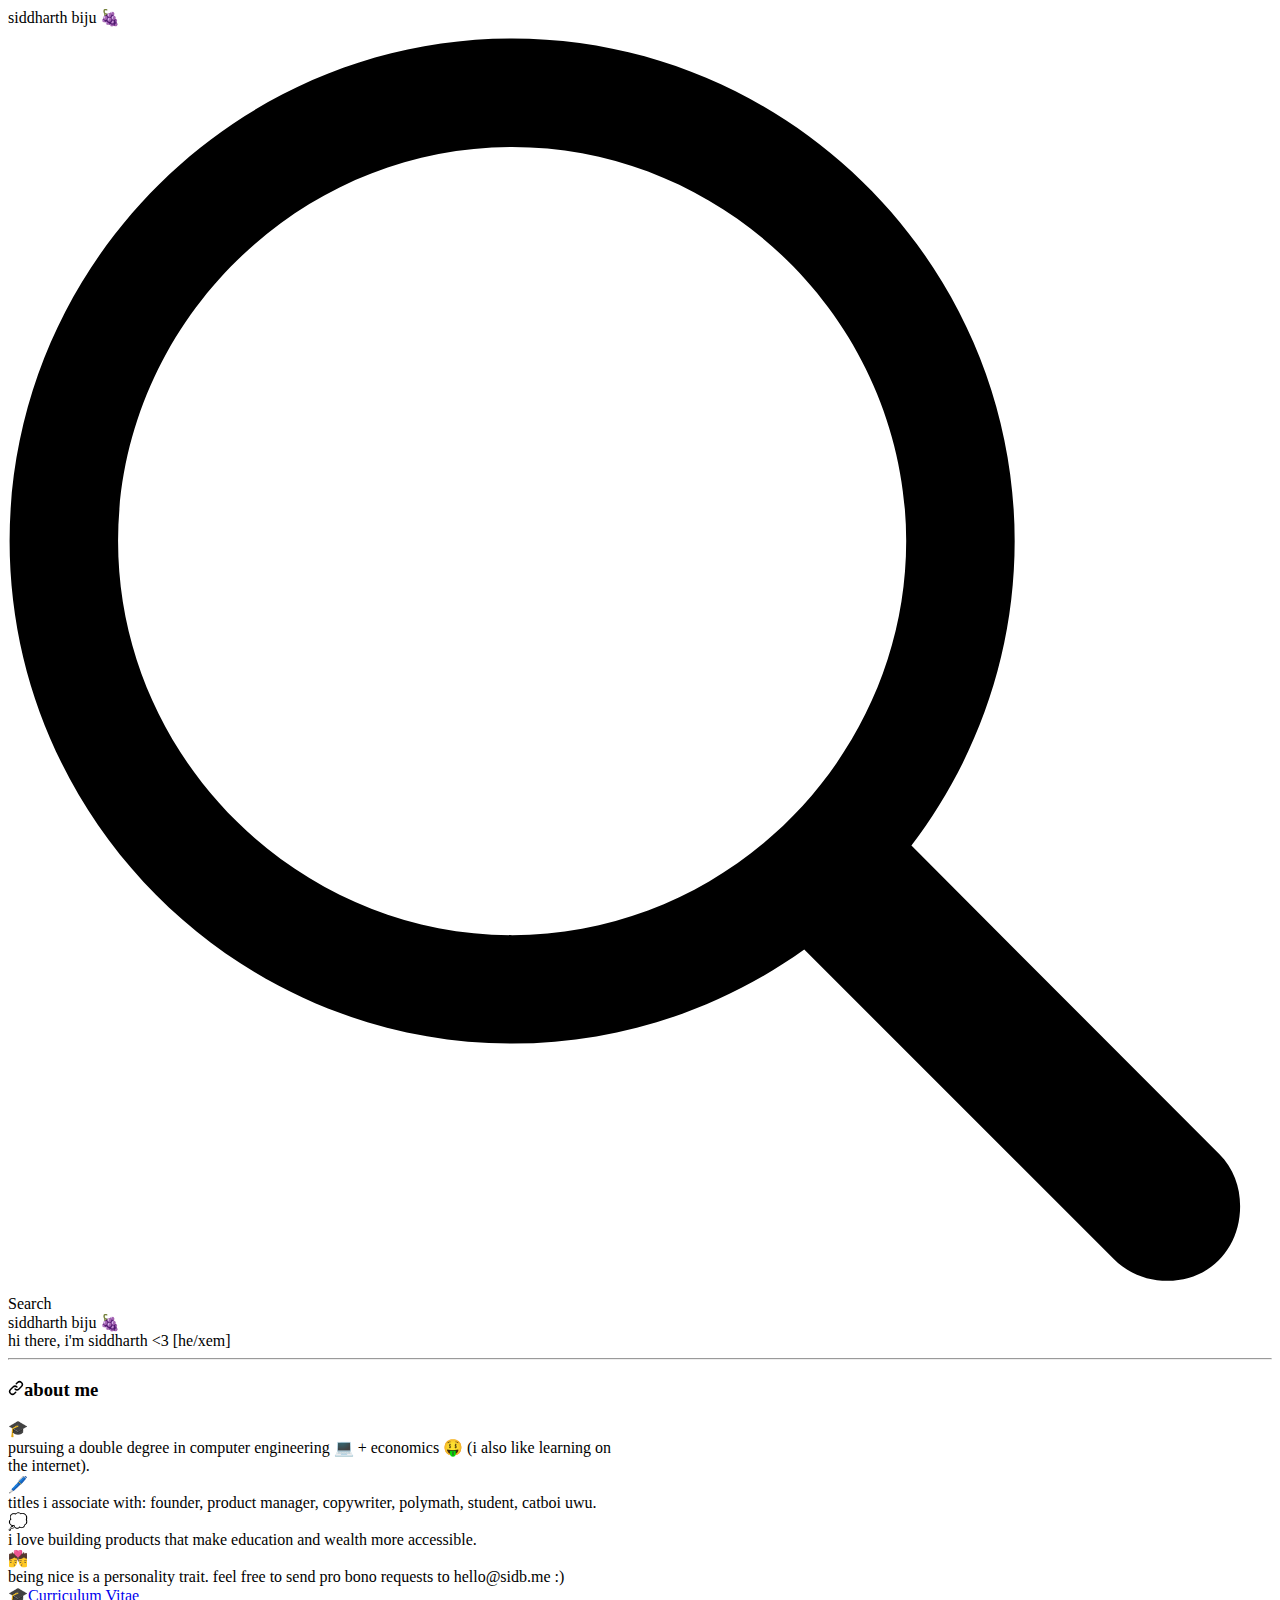
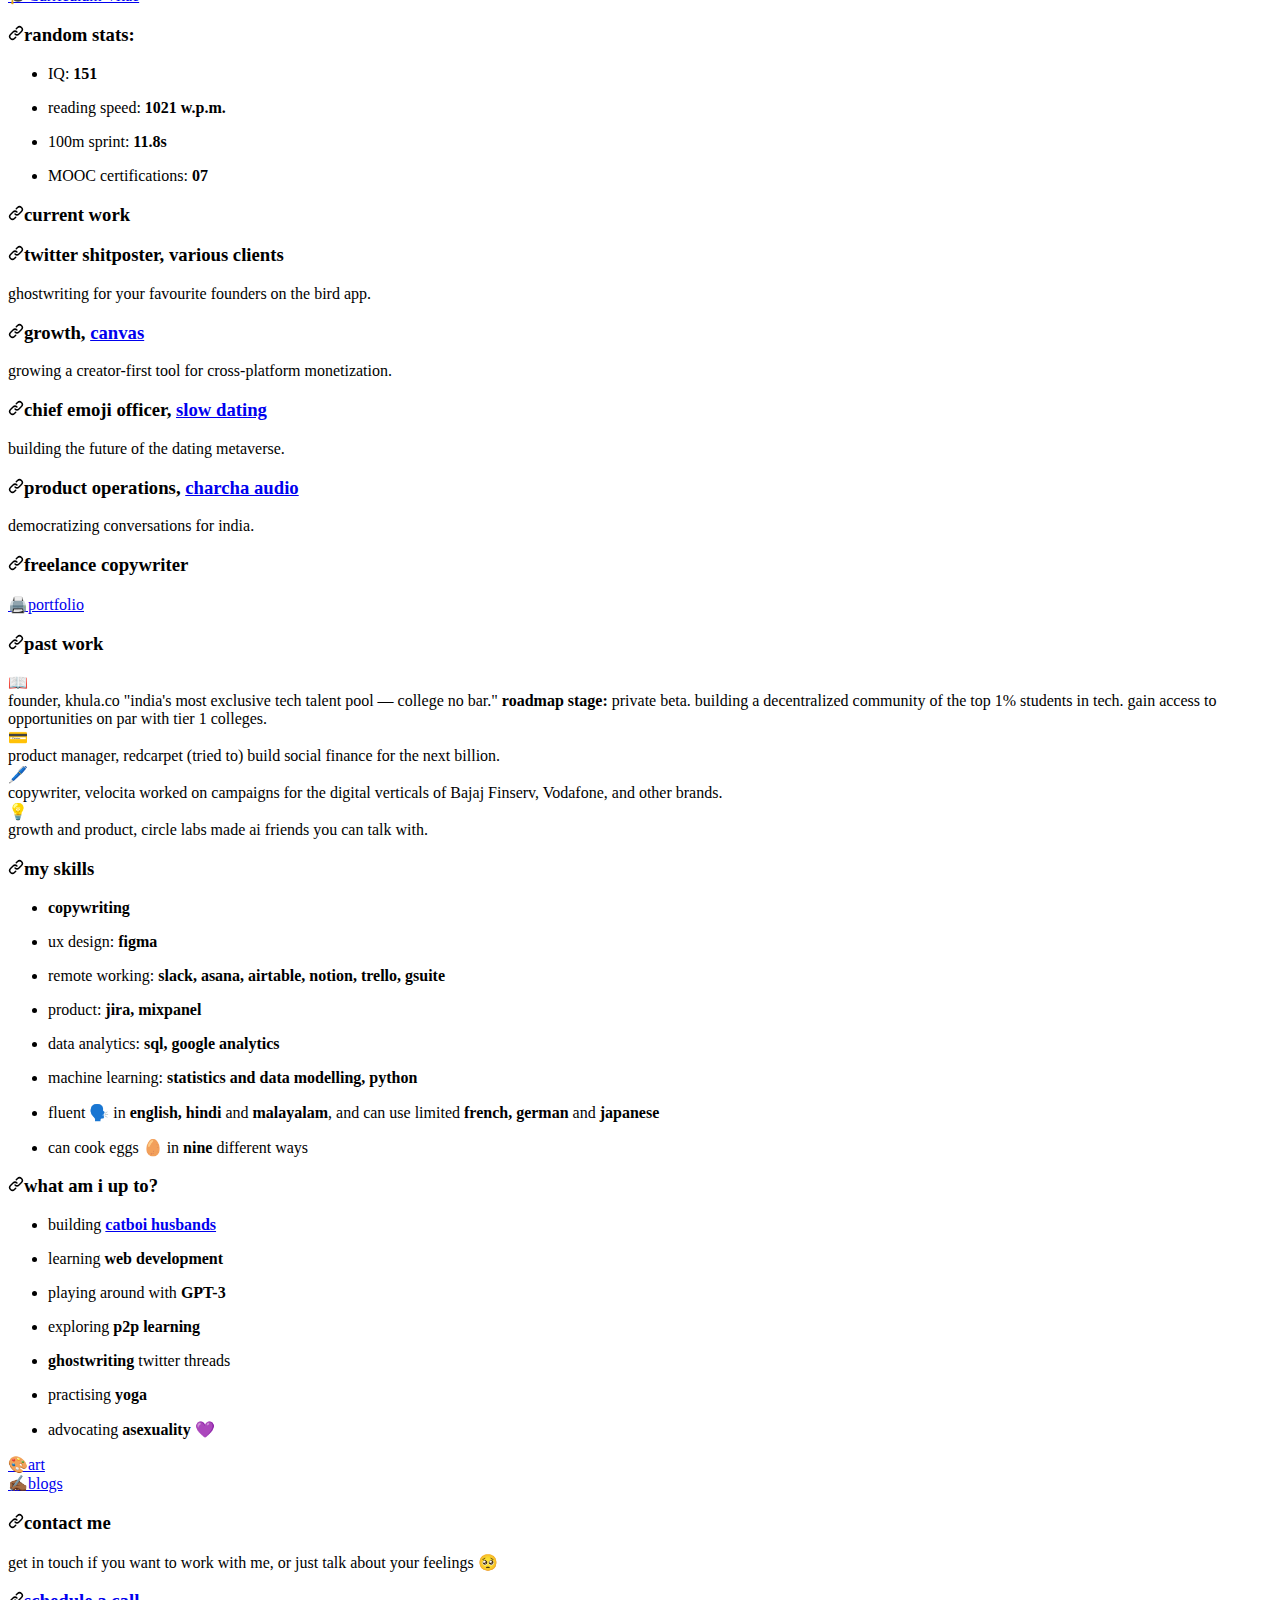
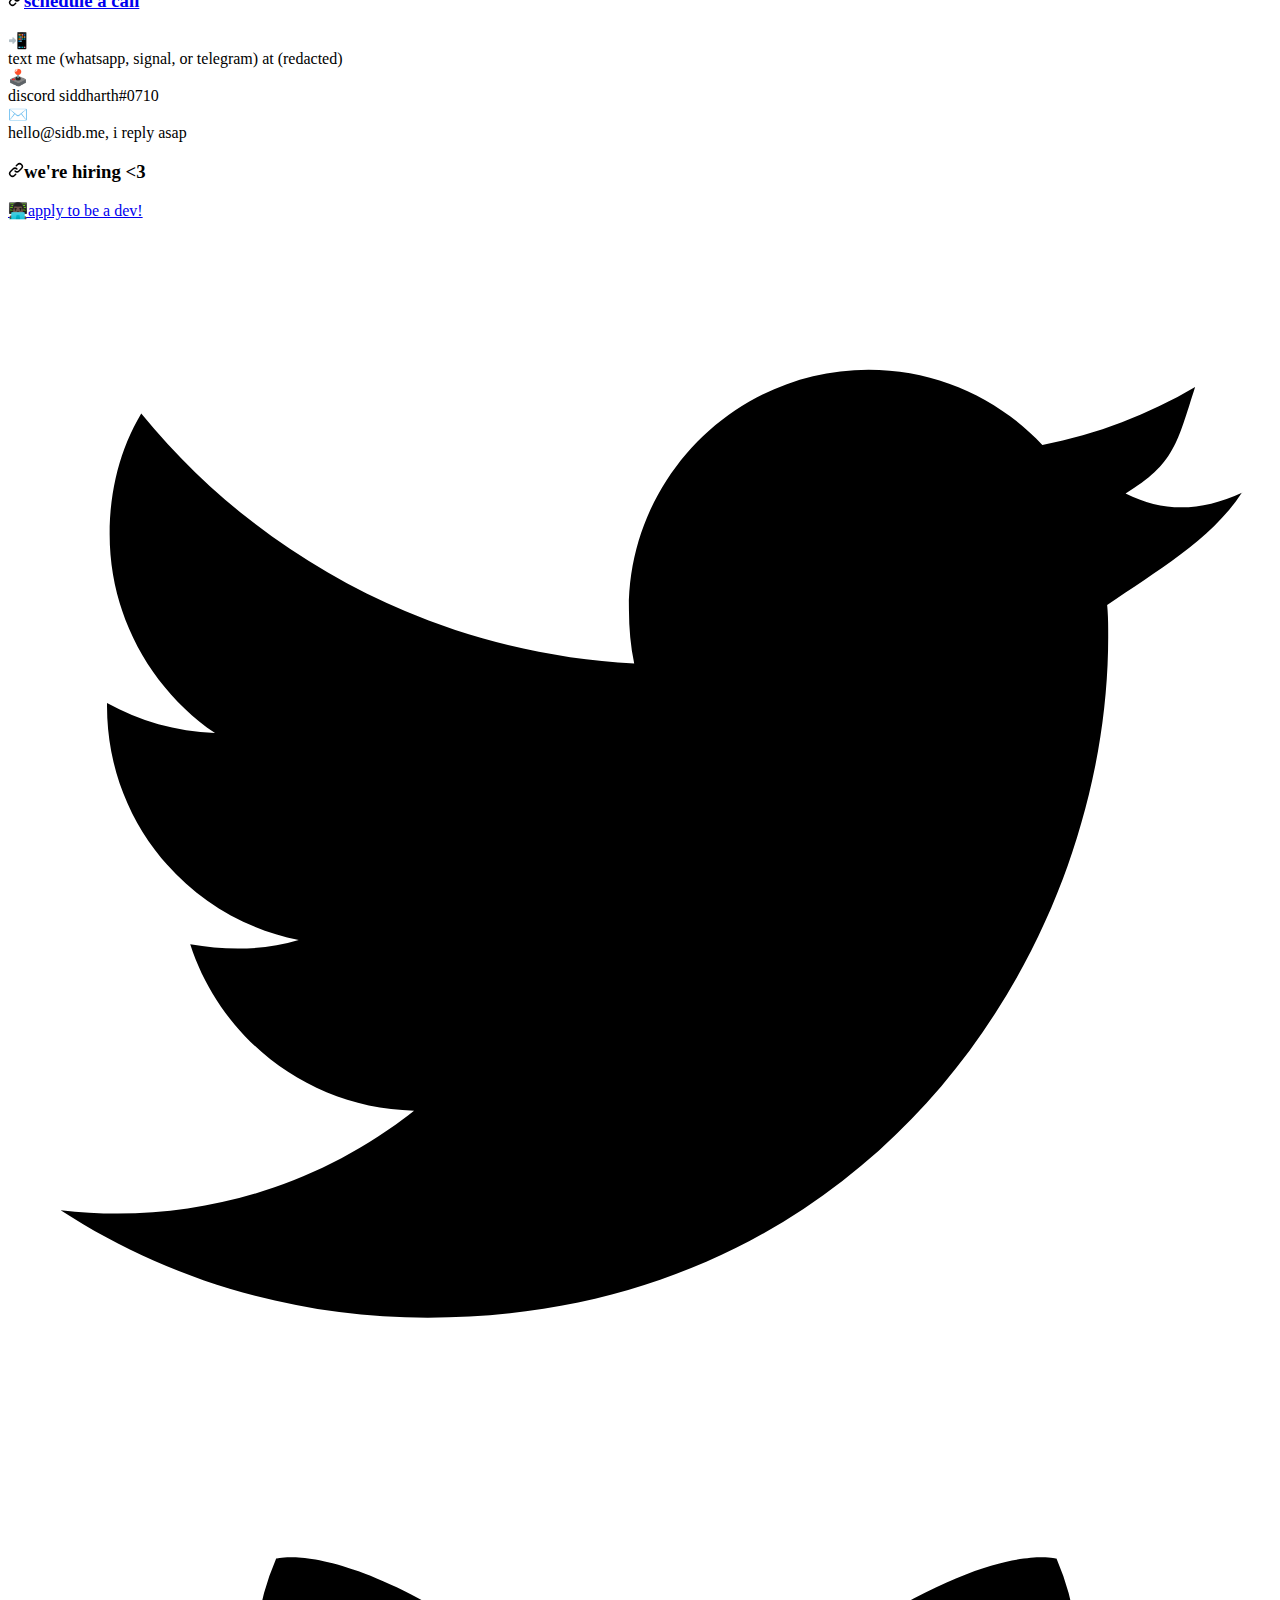
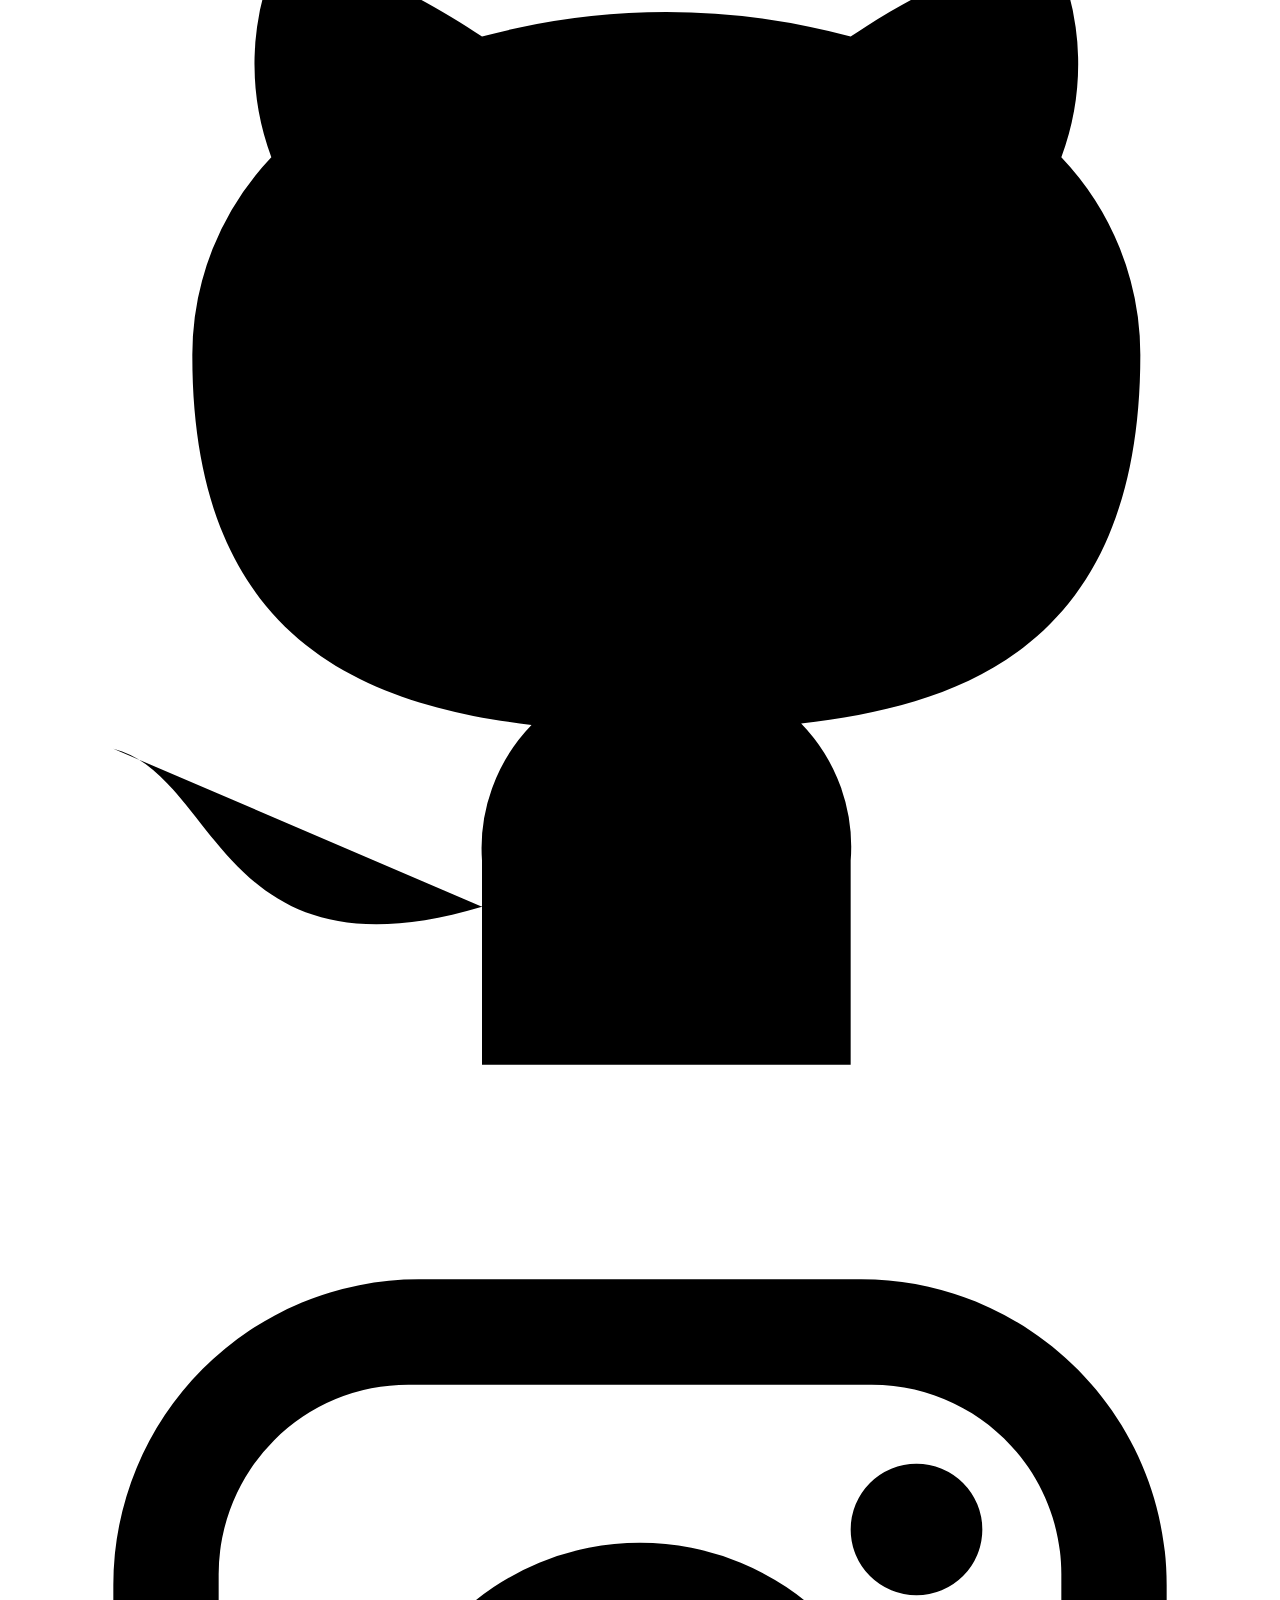
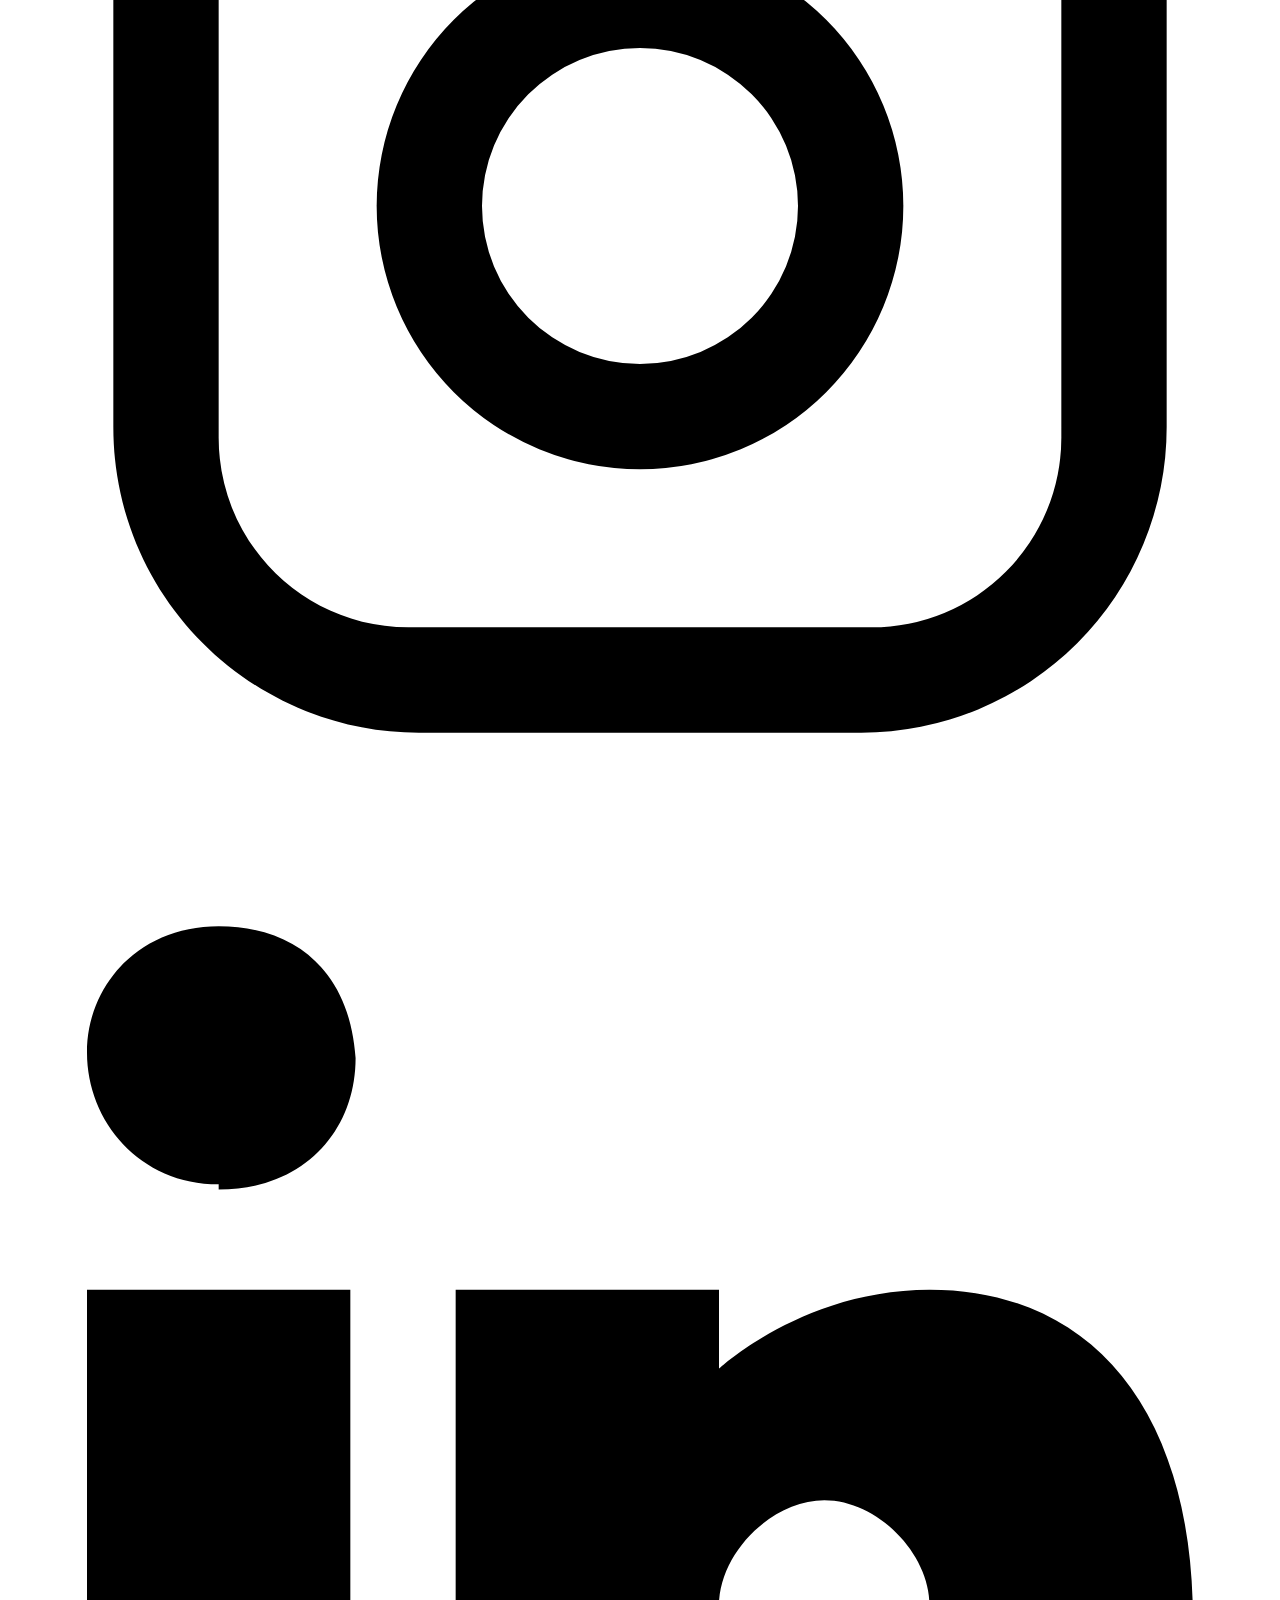
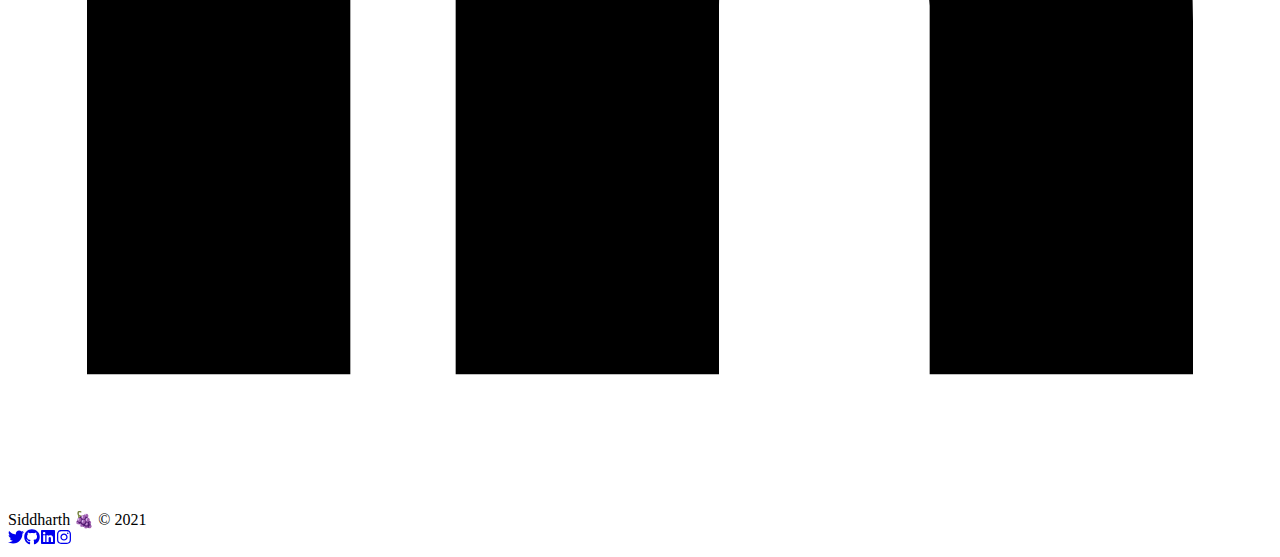
==== index.html @ 299b62a2 "Add files via upload" ====
<!DOCTYPE html><html lang="en"><head><link rel="shortcut icon" href="/favicon.png"/><link rel="apple-touch-icon" sizes="180x180" href="/apple-touch-icon.png"/><link rel="icon" type="image/png" sizes="96x96" href="/favicon-96x96.png"/><link rel="icon" type="image/png" sizes="32x32" href="/favicon-32x32.png"/><link rel="icon" type="image/png" sizes="16x16" href="/favicon-16x16.png"/><link rel="manifest" href="/manifest.json"/><meta charSet="utf-8"/><meta http-equiv="Content-Type" content="text/html; charset=utf-8"/><meta name="viewport" content="width=device-width, initial-scale=1, shrink-to-fit=no"/><meta property="og:description" content="personal website of siddharth biju, ace of all trades &lt;3"/><meta name="theme-color" content="#EB625A"/><meta property="og:type" content="website"/><meta property="og:title" content="siddharth biju 🍇"/><meta property="og:site_name" content="Siddharth Biju"/><meta name="twitter:title" content="siddharth biju 🍇"/><meta property="twitter:domain" content="sidb.me"/><meta name="twitter:creator" content="@sidbharth"/><meta name="description" content="personal website of siddharth biju, ace of all trades &lt;3"/><meta property="og:description" content="personal website of siddharth biju, ace of all trades &lt;3"/><meta name="twitter:description" content="personal website of siddharth biju, ace of all trades &lt;3"/><meta name="twitter:card" content="summary"/><link rel="canonical" href="https://sidb.me"/><meta property="og:url" content="https://sidb.me"/><meta property="twitter:url" content="https://sidb.me"/><title>siddharth biju 🍇</title><meta name="next-head-count" content="19"/><link rel="preload" href="/_next/static/css/355789bd5a738ae3bf94.css" as="style"/><link rel="stylesheet" href="/_next/static/css/355789bd5a738ae3bf94.css" data-n-g=""/><link rel="preload" href="/_next/static/css/1e9ee32c5faa4c0c545f.css" as="style"/><link rel="stylesheet" href="/_next/static/css/1e9ee32c5faa4c0c545f.css" data-n-p=""/><noscript data-n-css=""></noscript><link rel="preload" href="/_next/static/chunks/webpack-d45b81dc7f8630a2c540.js" as="script"/><link rel="preload" href="/_next/static/chunks/framework-791a4413549ac0ea594a.js" as="script"/><link rel="preload" href="/_next/static/chunks/commons-77b07a6de318fa4ef99c.js" as="script"/><link rel="preload" href="/_next/static/chunks/main-fdf90153486787f15da3.js" as="script"/><link rel="preload" href="/_next/static/chunks/pages/_app-5462cd45a8b9f46c0127.js" as="script"/><link rel="preload" href="/_next/static/chunks/1bfc9850-9ff2bc3ba0aaf2033728.js" as="script"/><link rel="preload" href="/_next/static/chunks/ae51ba48-f8df56f33f609c09ba9f.js" as="script"/><link rel="preload" href="/_next/static/chunks/d7eeaac4-4f0cb94f5eda9fa8753f.js" as="script"/><link rel="preload" href="/_next/static/chunks/794-e3215c41270039a3959d.js" as="script"/><link rel="preload" href="/_next/static/chunks/188-32e777140151b7177646.js" as="script"/><link rel="preload" href="/_next/static/chunks/pages/index-6ac4bead5edea51f246c.js" as="script"/></head><body><script src="noflash.js"></script><div id="__next"><div class="notion notion-app light-mode notion-block-bd7e317d83714a0bb500da24bd6dab14"><div class="notion-viewport"></div><div class="notion-frame"><header class="notion-header"><div class="nav-header"><div class="breadcrumbs"><div class="breadcrumb active"><span class="title">siddharth biju 🍇</span></div></div><div class="rhs"><div role="button" class="breadcrumb button notion-search-button"><svg class="notion-icon searchIcon" viewBox="0 0 17 17"><path d="M6.78027 13.6729C8.24805 13.6729 9.60156 13.1982 10.709 12.4072L14.875 16.5732C15.0684 16.7666 15.3232 16.8633 15.5957 16.8633C16.167 16.8633 16.5713 16.4238 16.5713 15.8613C16.5713 15.5977 16.4834 15.3516 16.29 15.1582L12.1504 11.0098C13.0205 9.86719 13.5391 8.45215 13.5391 6.91406C13.5391 3.19629 10.498 0.155273 6.78027 0.155273C3.0625 0.155273 0.0214844 3.19629 0.0214844 6.91406C0.0214844 10.6318 3.0625 13.6729 6.78027 13.6729ZM6.78027 12.2139C3.87988 12.2139 1.48047 9.81445 1.48047 6.91406C1.48047 4.01367 3.87988 1.61426 6.78027 1.61426C9.68066 1.61426 12.0801 4.01367 12.0801 6.91406C12.0801 9.81445 9.68066 12.2139 6.78027 12.2139Z"></path></svg><span class="title">Search</span></div></div></div></header><div class="notion-page-scroller"><main class="notion-page notion-page-no-cover notion-page-has-icon notion-page-has-image-icon notion-full-page index-page"><div class="notion-page-icon-wrapper"></div><div class="notion-title">siddharth biju 🍇</div><div class="notion-page-content notion-page-content-has-aside"><article class="notion-page-content-inner"><div class="notion-text notion-block-0fd3b856ef0e442b8c90871b1d88eda6">hi there, i&#x27;m siddharth &lt;3 <span class="notion-gray">[he/xem]</span></div><hr class="notion-hr notion-block-faadb9d919c44f93be44255628381373"/><h3 class="notion-h notion-h1 notion-h-indent-0 notion-block-38cadf6dad4e49f49e3acdf2d5400cdf" data-id="38cadf6dad4e49f49e3acdf2d5400cdf"><div id="38cadf6dad4e49f49e3acdf2d5400cdf" class="notion-header-anchor"></div><a class="notion-hash-link" href="#38cadf6dad4e49f49e3acdf2d5400cdf" title="about me"><svg viewBox="0 0 16 16" width="16" height="16"><path fill-rule="evenodd" d="M7.775 3.275a.75.75 0 001.06 1.06l1.25-1.25a2 2 0 112.83 2.83l-2.5 2.5a2 2 0 01-2.83 0 .75.75 0 00-1.06 1.06 3.5 3.5 0 004.95 0l2.5-2.5a3.5 3.5 0 00-4.95-4.95l-1.25 1.25zm-4.69 9.64a2 2 0 010-2.83l2.5-2.5a2 2 0 012.83 0 .75.75 0 001.06-1.06 3.5 3.5 0 00-4.95 0l-2.5 2.5a3.5 3.5 0 004.95 4.95l1.25-1.25a.75.75 0 00-1.06-1.06l-1.25 1.25a2 2 0 01-2.83 0z"></path></svg></a><span class="notion-h-title"><b>about </b><span class="notion-purple"><b>me</b></span></span></h3><div class="notion-row notion-block-33f1c6b4b2314ab091ce8e8d67ced0b9"><div class="notion-column notion-block-e1fcc7f9fe234a56ba8e16155cddc1a3" style="width:calc((100% - (1 * min(32px, 4vw))) * 0.5)"><div class="notion-callout notion-gray_background_co notion-block-493bef07929d49809a36edcd1db51bc9"><span class="notion-page-icon" role="img" aria-label="🎓">🎓</span><div class="notion-callout-text">pursuing a double degree in 
computer engineering 💻 + economics 🤑
(i also like learning on the internet). </div></div></div><div class="notion-spacer"></div><div class="notion-column notion-block-c4d1e5afe0ed4e1e8d35e56601e4f830" style="width:calc((100% - (1 * min(32px, 4vw))) * 0.5)"><div class="notion-callout notion-gray_background_co notion-block-cd57a537fce2448791ff532adf6c02eb"><span class="notion-page-icon" role="img" aria-label="🖊️">🖊️</span><div class="notion-callout-text">titles i associate with: 
founder, product manager, copywriter, polymath, student, catboi uwu.</div></div></div><div class="notion-spacer"></div></div><div class="notion-row notion-block-4b7f0418faf5444f88aa8ef7921e55e0"><div class="notion-column notion-block-8d9e2d60b33a451badfb9650fd729bcb" style="width:calc((100% - (1 * min(32px, 4vw))) * 0.5)"><div class="notion-callout notion-gray_background_co notion-block-d942e113287e4b87aaf920da1d63fd8e"><span class="notion-page-icon" role="img" aria-label="💭">💭</span><div class="notion-callout-text">i love building products that make education and wealth more accessible.  </div></div></div><div class="notion-spacer"></div><div class="notion-column notion-block-271ab09b1b8441fca3457dd22c87e28a" style="width:calc((100% - (1 * min(32px, 4vw))) * 0.5)"><div class="notion-callout notion-gray_background_co notion-block-3e11b604b784407ab11446a9a152a9b0"><span class="notion-page-icon" role="img" aria-label="💏">💏</span><div class="notion-callout-text">being nice is a personality trait. 
feel free to send pro bono requests to hello@sidb.me :)</div></div></div><div class="notion-spacer"></div></div><a class="notion-page-link notion-block-979c927b6ece445cb63f5f035bef6227" href="/curriculum-vitae"><span class="notion-page-title"><span class="notion-page-title-icon notion-page-icon" role="img" aria-label="🎓">🎓</span><span class="notion-page-title-text">Curriculum Vitae </span></span></a><h3 class="notion-h notion-h3 notion-h-indent-1 notion-block-5b38724cd69b4c31b6ef7264f0583fcf" data-id="5b38724cd69b4c31b6ef7264f0583fcf"><div id="5b38724cd69b4c31b6ef7264f0583fcf" class="notion-header-anchor"></div><a class="notion-hash-link" href="#5b38724cd69b4c31b6ef7264f0583fcf" title="random stats:"><svg viewBox="0 0 16 16" width="16" height="16"><path fill-rule="evenodd" d="M7.775 3.275a.75.75 0 001.06 1.06l1.25-1.25a2 2 0 112.83 2.83l-2.5 2.5a2 2 0 01-2.83 0 .75.75 0 00-1.06 1.06 3.5 3.5 0 004.95 0l2.5-2.5a3.5 3.5 0 00-4.95-4.95l-1.25 1.25zm-4.69 9.64a2 2 0 010-2.83l2.5-2.5a2 2 0 012.83 0 .75.75 0 001.06-1.06 3.5 3.5 0 00-4.95 0l-2.5 2.5a3.5 3.5 0 004.95 4.95l1.25-1.25a.75.75 0 00-1.06-1.06l-1.25 1.25a2 2 0 01-2.83 0z"></path></svg></a><span class="notion-h-title"><b>random </b><span class="notion-purple"><b>stats:</b></span></span></h3><div class="notion-row notion-block-76736b2793694202837d8ce6195d3851"><div class="notion-column notion-block-8803076d1a9e4dcfac54e90ba17e2b38" style="width:calc((100% - (1 * min(32px, 4vw))) * 0.4375)"><ul class="notion-list notion-list-disc notion-block-0bfc6e20a531494a8e952f62d3b959e6"><li>IQ: <b>151</b></li></ul><ul class="notion-list notion-list-disc notion-block-1f841c805992454cb395f9fbeb5079f3"><li>reading speed: <b>1021 w.p.m.</b></li></ul></div><div class="notion-spacer"></div><div class="notion-column notion-block-699081896eec47efa4309db5245ef819" style="width:calc((100% - (1 * min(32px, 4vw))) * 0.5625)"><ul class="notion-list notion-list-disc notion-block-bccd9a9d40544d20a940019c98f9d3de"><li>100m sprint: <b>11.8s</b></li></ul><ul class="notion-list notion-list-disc notion-block-7bbd5c3abd4d4f97a460ff617c9abd80"><li>MOOC certifications: <b>07</b></li></ul></div><div class="notion-spacer"></div></div><h3 class="notion-h notion-h1 notion-h-indent-0 notion-block-eae5646800d94849b03a64b0a8710517" data-id="eae5646800d94849b03a64b0a8710517"><div id="eae5646800d94849b03a64b0a8710517" class="notion-header-anchor"></div><a class="notion-hash-link" href="#eae5646800d94849b03a64b0a8710517" title="current work"><svg viewBox="0 0 16 16" width="16" height="16"><path fill-rule="evenodd" d="M7.775 3.275a.75.75 0 001.06 1.06l1.25-1.25a2 2 0 112.83 2.83l-2.5 2.5a2 2 0 01-2.83 0 .75.75 0 00-1.06 1.06 3.5 3.5 0 004.95 0l2.5-2.5a3.5 3.5 0 00-4.95-4.95l-1.25 1.25zm-4.69 9.64a2 2 0 010-2.83l2.5-2.5a2 2 0 012.83 0 .75.75 0 001.06-1.06 3.5 3.5 0 00-4.95 0l-2.5 2.5a3.5 3.5 0 004.95 4.95l1.25-1.25a.75.75 0 00-1.06-1.06l-1.25 1.25a2 2 0 01-2.83 0z"></path></svg></a><span class="notion-h-title">current work</span></h3><h3 class="notion-h notion-h3 notion-h-indent-1 notion-block-a15c709935e6435495def8ef0bd7b548" data-id="a15c709935e6435495def8ef0bd7b548"><div id="a15c709935e6435495def8ef0bd7b548" class="notion-header-anchor"></div><a class="notion-hash-link" href="#a15c709935e6435495def8ef0bd7b548" title="twitter shitposter, various clients"><svg viewBox="0 0 16 16" width="16" height="16"><path fill-rule="evenodd" d="M7.775 3.275a.75.75 0 001.06 1.06l1.25-1.25a2 2 0 112.83 2.83l-2.5 2.5a2 2 0 01-2.83 0 .75.75 0 00-1.06 1.06 3.5 3.5 0 004.95 0l2.5-2.5a3.5 3.5 0 00-4.95-4.95l-1.25 1.25zm-4.69 9.64a2 2 0 010-2.83l2.5-2.5a2 2 0 012.83 0 .75.75 0 001.06-1.06 3.5 3.5 0 00-4.95 0l-2.5 2.5a3.5 3.5 0 004.95 4.95l1.25-1.25a.75.75 0 00-1.06-1.06l-1.25 1.25a2 2 0 01-2.83 0z"></path></svg></a><span class="notion-h-title"><span class="notion-purple">twitter shitposter,</span> various clients</span></h3><div class="notion-text notion-block-529c6e329e8d49b9b8c0ccbc7633271c">ghostwriting for your favourite founders on the bird app.</div><h3 class="notion-h notion-h3 notion-h-indent-1 notion-block-afd7e631eae8461a9b42784c6696be10" data-id="afd7e631eae8461a9b42784c6696be10"><div id="afd7e631eae8461a9b42784c6696be10" class="notion-header-anchor"></div><a class="notion-hash-link" href="#afd7e631eae8461a9b42784c6696be10" title="growth, canvas"><svg viewBox="0 0 16 16" width="16" height="16"><path fill-rule="evenodd" d="M7.775 3.275a.75.75 0 001.06 1.06l1.25-1.25a2 2 0 112.83 2.83l-2.5 2.5a2 2 0 01-2.83 0 .75.75 0 00-1.06 1.06 3.5 3.5 0 004.95 0l2.5-2.5a3.5 3.5 0 00-4.95-4.95l-1.25 1.25zm-4.69 9.64a2 2 0 010-2.83l2.5-2.5a2 2 0 012.83 0 .75.75 0 001.06-1.06 3.5 3.5 0 00-4.95 0l-2.5 2.5a3.5 3.5 0 004.95 4.95l1.25-1.25a.75.75 0 00-1.06-1.06l-1.25 1.25a2 2 0 01-2.83 0z"></path></svg></a><span class="notion-h-title"><span class="notion-purple">growth, </span><a target="_blank" rel="noopener noreferrer" class="notion-link" href="http://canvas.space">canvas</a></span></h3><div class="notion-text notion-block-1208fccdfbb6479d8a8999852ebf42ab">growing a creator-first tool for cross-platform monetization.</div><h3 class="notion-h notion-h3 notion-h-indent-1 notion-block-0f4718152ff64b5e9a0cb445e6708353" data-id="0f4718152ff64b5e9a0cb445e6708353"><div id="0f4718152ff64b5e9a0cb445e6708353" class="notion-header-anchor"></div><a class="notion-hash-link" href="#0f4718152ff64b5e9a0cb445e6708353" title="chief emoji officer, slow dating"><svg viewBox="0 0 16 16" width="16" height="16"><path fill-rule="evenodd" d="M7.775 3.275a.75.75 0 001.06 1.06l1.25-1.25a2 2 0 112.83 2.83l-2.5 2.5a2 2 0 01-2.83 0 .75.75 0 00-1.06 1.06 3.5 3.5 0 004.95 0l2.5-2.5a3.5 3.5 0 00-4.95-4.95l-1.25 1.25zm-4.69 9.64a2 2 0 010-2.83l2.5-2.5a2 2 0 012.83 0 .75.75 0 001.06-1.06 3.5 3.5 0 00-4.95 0l-2.5 2.5a3.5 3.5 0 004.95 4.95l1.25-1.25a.75.75 0 00-1.06-1.06l-1.25 1.25a2 2 0 01-2.83 0z"></path></svg></a><span class="notion-h-title"><span class="notion-purple">chief emoji officer</span>, <a target="_blank" rel="noopener noreferrer" class="notion-link" href="http://linktree.com/slowdating">slow dating</a></span></h3><div class="notion-text notion-block-fa82cdf0c3be44d8a22dcb284b3d4b57">building the future of the dating metaverse.</div><h3 class="notion-h notion-h3 notion-h-indent-1 notion-block-99b19e8cabb14773b622f583ba4713f9" data-id="99b19e8cabb14773b622f583ba4713f9"><div id="99b19e8cabb14773b622f583ba4713f9" class="notion-header-anchor"></div><a class="notion-hash-link" href="#99b19e8cabb14773b622f583ba4713f9" title="product operations, charcha audio"><svg viewBox="0 0 16 16" width="16" height="16"><path fill-rule="evenodd" d="M7.775 3.275a.75.75 0 001.06 1.06l1.25-1.25a2 2 0 112.83 2.83l-2.5 2.5a2 2 0 01-2.83 0 .75.75 0 00-1.06 1.06 3.5 3.5 0 004.95 0l2.5-2.5a3.5 3.5 0 00-4.95-4.95l-1.25 1.25zm-4.69 9.64a2 2 0 010-2.83l2.5-2.5a2 2 0 012.83 0 .75.75 0 001.06-1.06 3.5 3.5 0 00-4.95 0l-2.5 2.5a3.5 3.5 0 004.95 4.95l1.25-1.25a.75.75 0 00-1.06-1.06l-1.25 1.25a2 2 0 01-2.83 0z"></path></svg></a><span class="notion-h-title"><span class="notion-purple">product operations</span>, <a target="_blank" rel="noopener noreferrer" class="notion-link" href="http://joincharcha.com">charcha audio</a></span></h3><div class="notion-text notion-block-4bd7a5a96c344cf68ff541fbaf9e91c4">democratizing conversations for india.</div><h3 class="notion-h notion-h3 notion-h-indent-1 notion-block-3dcaa9dd2c9d4f388fd44381df65c4df" data-id="3dcaa9dd2c9d4f388fd44381df65c4df"><div id="3dcaa9dd2c9d4f388fd44381df65c4df" class="notion-header-anchor"></div><a class="notion-hash-link" href="#3dcaa9dd2c9d4f388fd44381df65c4df" title="freelance copywriter"><svg viewBox="0 0 16 16" width="16" height="16"><path fill-rule="evenodd" d="M7.775 3.275a.75.75 0 001.06 1.06l1.25-1.25a2 2 0 112.83 2.83l-2.5 2.5a2 2 0 01-2.83 0 .75.75 0 00-1.06 1.06 3.5 3.5 0 004.95 0l2.5-2.5a3.5 3.5 0 00-4.95-4.95l-1.25 1.25zm-4.69 9.64a2 2 0 010-2.83l2.5-2.5a2 2 0 012.83 0 .75.75 0 001.06-1.06 3.5 3.5 0 00-4.95 0l-2.5 2.5a3.5 3.5 0 004.95 4.95l1.25-1.25a.75.75 0 00-1.06-1.06l-1.25 1.25a2 2 0 01-2.83 0z"></path></svg></a><span class="notion-h-title"><span class="notion-purple">freelance</span> copywriter</span></h3><a class="notion-page-link notion-block-339d64465a3e412b893c83e5ef660b76" href="/portfolio"><span class="notion-page-title"><span class="notion-page-title-icon notion-page-icon" role="img" aria-label="🖨️">🖨️</span><span class="notion-page-title-text">portfolio</span></span></a><h3 class="notion-h notion-h1 notion-h-indent-0 notion-block-3171229268db4557aedd91936e1568d7" data-id="3171229268db4557aedd91936e1568d7"><div id="3171229268db4557aedd91936e1568d7" class="notion-header-anchor"></div><a class="notion-hash-link" href="#3171229268db4557aedd91936e1568d7" title="past work"><svg viewBox="0 0 16 16" width="16" height="16"><path fill-rule="evenodd" d="M7.775 3.275a.75.75 0 001.06 1.06l1.25-1.25a2 2 0 112.83 2.83l-2.5 2.5a2 2 0 01-2.83 0 .75.75 0 00-1.06 1.06 3.5 3.5 0 004.95 0l2.5-2.5a3.5 3.5 0 00-4.95-4.95l-1.25 1.25zm-4.69 9.64a2 2 0 010-2.83l2.5-2.5a2 2 0 012.83 0 .75.75 0 001.06-1.06 3.5 3.5 0 00-4.95 0l-2.5 2.5a3.5 3.5 0 004.95 4.95l1.25-1.25a.75.75 0 00-1.06-1.06l-1.25 1.25a2 2 0 01-2.83 0z"></path></svg></a><span class="notion-h-title"><span class="notion-gray">past work</span></span></h3><div class="notion-callout notion-gray_background_co notion-block-3c355333ca184b8c96b31fbb8a3fd936"><span class="notion-page-icon" role="img" aria-label="📖">📖</span><div class="notion-callout-text">founder, khula.co
<span class="notion-gray">&quot;india&#x27;s most exclusive tech talent pool — college no bar.&quot; 
</span><span class="notion-gray"><b>roadmap stage: </b></span><span class="notion-gray">private beta. building a decentralized community of the top 1% students in tech. gain access to opportunities on par with tier 1 colleges. </span></div></div><div class="notion-callout notion-gray_background_co notion-block-8cfef3fe231045cc94a2fbfc53d5f131"><span class="notion-page-icon" role="img" aria-label="💳">💳</span><div class="notion-callout-text">product manager, redcarpet<span class="notion-red">
</span><span class="notion-gray">(tried to) build social finance for the next billion.</span></div></div><div class="notion-callout notion-gray_background_co notion-block-2770bf4b4a634236907435523c999bb0"><span class="notion-page-icon" role="img" aria-label="🖊️">🖊️</span><div class="notion-callout-text">copywriter, velocita
<span class="notion-gray">worked on campaigns for the digital verticals of Bajaj Finserv, Vodafone, and other brands.</span></div></div><div class="notion-callout notion-gray_background_co notion-block-47129e36ebf84f35a6983dcc8d9f17e6"><span class="notion-page-icon" role="img" aria-label="💡">💡</span><div class="notion-callout-text">growth and product, circle labs
<span class="notion-gray">made ai friends you can talk with.</span></div></div><h3 class="notion-h notion-h1 notion-h-indent-0 notion-block-ea7f6a6defef44558a4989319549b175" data-id="ea7f6a6defef44558a4989319549b175"><div id="ea7f6a6defef44558a4989319549b175" class="notion-header-anchor"></div><a class="notion-hash-link" href="#ea7f6a6defef44558a4989319549b175" title="my skills"><svg viewBox="0 0 16 16" width="16" height="16"><path fill-rule="evenodd" d="M7.775 3.275a.75.75 0 001.06 1.06l1.25-1.25a2 2 0 112.83 2.83l-2.5 2.5a2 2 0 01-2.83 0 .75.75 0 00-1.06 1.06 3.5 3.5 0 004.95 0l2.5-2.5a3.5 3.5 0 00-4.95-4.95l-1.25 1.25zm-4.69 9.64a2 2 0 010-2.83l2.5-2.5a2 2 0 012.83 0 .75.75 0 001.06-1.06 3.5 3.5 0 00-4.95 0l-2.5 2.5a3.5 3.5 0 004.95 4.95l1.25-1.25a.75.75 0 00-1.06-1.06l-1.25 1.25a2 2 0 01-2.83 0z"></path></svg></a><span class="notion-h-title">my <span class="notion-purple">skills</span></span></h3><ul class="notion-list notion-list-disc notion-block-92a129f933e9421eb5eabb307f6ded23"><li><b>copywriting</b></li></ul><ul class="notion-list notion-list-disc notion-block-c587133f357441e49397ea7d2fb82695"><li>ux design: <b>figma</b></li></ul><ul class="notion-list notion-list-disc notion-block-9299bd290abf4fcd8fcaae6981b10479"><li>remote working: <b>slack, asana, airtable, notion, trello, gsuite</b></li></ul><ul class="notion-list notion-list-disc notion-block-117e1c7ec3ed48908919f607b618e4e0"><li>product: <b>jira, mixpanel</b></li></ul><ul class="notion-list notion-list-disc notion-block-170e0eaad40b4dc6a9eaa7df901f5ac4"><li>data analytics: <b>sql, google analytics</b></li></ul><ul class="notion-list notion-list-disc notion-block-03b78534f88a4afea2800026d130aa97"><li>machine learning: <b>statistics and data modelling, python</b></li></ul><ul class="notion-list notion-list-disc notion-block-b4f88d2d023542feb3f4d3a3cec53ed1"><li>fluent 🗣️ in <b>english, hindi</b> and <b>malayalam</b>, and can use limited <b>french, german </b>and<b> japanese </b></li></ul><ul class="notion-list notion-list-disc notion-block-b411fd21387d414480531d01b27f117c"><li>can cook eggs 🥚 in <b>nine</b> different ways </li></ul><h3 class="notion-h notion-h1 notion-h-indent-0 notion-block-5365660e545247de83e05a1fd37c14c5" data-id="5365660e545247de83e05a1fd37c14c5"><div id="5365660e545247de83e05a1fd37c14c5" class="notion-header-anchor"></div><a class="notion-hash-link" href="#5365660e545247de83e05a1fd37c14c5" title="what am i up to?"><svg viewBox="0 0 16 16" width="16" height="16"><path fill-rule="evenodd" d="M7.775 3.275a.75.75 0 001.06 1.06l1.25-1.25a2 2 0 112.83 2.83l-2.5 2.5a2 2 0 01-2.83 0 .75.75 0 00-1.06 1.06 3.5 3.5 0 004.95 0l2.5-2.5a3.5 3.5 0 00-4.95-4.95l-1.25 1.25zm-4.69 9.64a2 2 0 010-2.83l2.5-2.5a2 2 0 012.83 0 .75.75 0 001.06-1.06 3.5 3.5 0 00-4.95 0l-2.5 2.5a3.5 3.5 0 004.95 4.95l1.25-1.25a.75.75 0 00-1.06-1.06l-1.25 1.25a2 2 0 01-2.83 0z"></path></svg></a><span class="notion-h-title">what am i <span class="notion-purple">up to?</span></span></h3><ul class="notion-list notion-list-disc notion-block-19f965a1740b46a6a72813ff1acb65d0"><li>building <a target="_blank" rel="noopener noreferrer" class="notion-link" href="http://catboihusband.club"><b>catboi husbands</b></a></li></ul><ul class="notion-list notion-list-disc notion-block-10ef1b0195c14d5e96a88274e2917418"><li>learning <b>web development</b></li></ul><ul class="notion-list notion-list-disc notion-block-50ee81a735e643b4875f31b07b050c0e"><li>playing around with <b>GPT-3</b></li></ul><ul class="notion-list notion-list-disc notion-block-a157abe1e6a648d9b273bdc63dcd3bd3"><li>exploring <b>p2p learning</b></li></ul><ul class="notion-list notion-list-disc notion-block-a6918f570f4c4bc9a26021b4af1381a3"><li><b>ghostwriting</b> twitter threads</li></ul><ul class="notion-list notion-list-disc notion-block-9f72883f3a3d4401890f868cf6e66e6e"><li>practising <b>yoga</b></li></ul><ul class="notion-list notion-list-disc notion-block-0924ab925a6d45f4ad569e31696c940f"><li>advocating <b>asexuality 💜</b></li></ul><div class="notion-row notion-block-78626aee5a194f82af458faff7470ae5"><div class="notion-column notion-block-2cd46deddf0b43bea8d66606a7d6ca70" style="width:calc((100% - (1 * min(32px, 4vw))) * 0.5)"><a class="notion-page-link notion-block-76c7027570ea4d09a8e87cba835de30f" href="/art"><span class="notion-page-title"><span class="notion-page-title-icon notion-page-icon" role="img" aria-label="🎨">🎨</span><span class="notion-page-title-text">art</span></span></a></div><div class="notion-spacer"></div><div class="notion-column notion-block-b7e66cb98a9d475dac7b1588dda053ba" style="width:calc((100% - (1 * min(32px, 4vw))) * 0.5)"><a class="notion-page-link notion-block-3921811c3a924ae899a6cd28a834730e" href="/blogs"><span class="notion-page-title"><span class="notion-page-title-icon notion-page-icon" role="img" aria-label="✍🏾">✍🏾</span><span class="notion-page-title-text">blogs</span></span></a></div><div class="notion-spacer"></div></div><h3 class="notion-h notion-h1 notion-h-indent-0 notion-block-ceb9d6c6f40446c0a192a03e539d2f06" data-id="ceb9d6c6f40446c0a192a03e539d2f06"><div id="ceb9d6c6f40446c0a192a03e539d2f06" class="notion-header-anchor"></div><a class="notion-hash-link" href="#ceb9d6c6f40446c0a192a03e539d2f06" title="contact me"><svg viewBox="0 0 16 16" width="16" height="16"><path fill-rule="evenodd" d="M7.775 3.275a.75.75 0 001.06 1.06l1.25-1.25a2 2 0 112.83 2.83l-2.5 2.5a2 2 0 01-2.83 0 .75.75 0 00-1.06 1.06 3.5 3.5 0 004.95 0l2.5-2.5a3.5 3.5 0 00-4.95-4.95l-1.25 1.25zm-4.69 9.64a2 2 0 010-2.83l2.5-2.5a2 2 0 012.83 0 .75.75 0 001.06-1.06 3.5 3.5 0 00-4.95 0l-2.5 2.5a3.5 3.5 0 004.95 4.95l1.25-1.25a.75.75 0 00-1.06-1.06l-1.25 1.25a2 2 0 01-2.83 0z"></path></svg></a><span class="notion-h-title">contact<span class="notion-blue"> </span><span class="notion-purple">me</span></span></h3><div class="notion-row notion-block-e670e8b3e8ff49b38ddcb904551b4c42"><div class="notion-column notion-block-344124acac394c4aaec0b46cff571296" style="width:calc((100% - (1 * min(32px, 4vw))) * 0.75)"><div class="notion-text notion-block-fa8de2d5ac114b4ead43e46cc4f56e5d">get in touch if you want to work with me, or just talk about your feelings 🥺</div></div><div class="notion-spacer"></div><div class="notion-column notion-block-276160ae436848288fb859fa2997cc97" style="width:calc((100% - (1 * min(32px, 4vw))) * 0.24999999999999994)"><h3 class="notion-h notion-h3 notion-block-471a54a3bbf84f439fb267c509ddd552" data-id="471a54a3bbf84f439fb267c509ddd552"><div id="471a54a3bbf84f439fb267c509ddd552" class="notion-header-anchor"></div><a class="notion-hash-link" href="#471a54a3bbf84f439fb267c509ddd552" title="schedule a call"><svg viewBox="0 0 16 16" width="16" height="16"><path fill-rule="evenodd" d="M7.775 3.275a.75.75 0 001.06 1.06l1.25-1.25a2 2 0 112.83 2.83l-2.5 2.5a2 2 0 01-2.83 0 .75.75 0 00-1.06 1.06 3.5 3.5 0 004.95 0l2.5-2.5a3.5 3.5 0 00-4.95-4.95l-1.25 1.25zm-4.69 9.64a2 2 0 010-2.83l2.5-2.5a2 2 0 012.83 0 .75.75 0 001.06-1.06 3.5 3.5 0 00-4.95 0l-2.5 2.5a3.5 3.5 0 004.95 4.95l1.25-1.25a.75.75 0 00-1.06-1.06l-1.25 1.25a2 2 0 01-2.83 0z"></path></svg></a><span class="notion-h-title"><a target="_blank" rel="noopener noreferrer" class="notion-link" href="https://calendly.com/sidbharth/hello">schedule a call</a></span></h3></div><div class="notion-spacer"></div></div><div class="notion-callout notion-gray_background_co notion-block-ac404de39a834ed6af830747497046fa"><span class="notion-page-icon" role="img" aria-label="📲">📲</span><div class="notion-callout-text">text me (whatsapp, signal, or telegram) at (redacted)</div></div><div class="notion-callout notion-gray_background_co notion-block-65f33672d5e046f4a6e5c91524d96dcb"><span class="notion-page-icon" role="img" aria-label="🕹️">🕹️</span><div class="notion-callout-text">discord siddharth#0710</div></div><div class="notion-callout notion-gray_background_co notion-block-680d025968014e9c824f9fcd6fd86502"><span class="notion-page-icon" role="img" aria-label="✉️">✉️</span><div class="notion-callout-text">hello@sidb.me, i reply asap</div></div><h3 class="notion-h notion-h1 notion-h-indent-0 notion-block-468092d9f25d4a258c91359ddd3f502d" data-id="468092d9f25d4a258c91359ddd3f502d"><div id="468092d9f25d4a258c91359ddd3f502d" class="notion-header-anchor"></div><a class="notion-hash-link" href="#468092d9f25d4a258c91359ddd3f502d" title="we&#x27;re hiring &lt;3"><svg viewBox="0 0 16 16" width="16" height="16"><path fill-rule="evenodd" d="M7.775 3.275a.75.75 0 001.06 1.06l1.25-1.25a2 2 0 112.83 2.83l-2.5 2.5a2 2 0 01-2.83 0 .75.75 0 00-1.06 1.06 3.5 3.5 0 004.95 0l2.5-2.5a3.5 3.5 0 00-4.95-4.95l-1.25 1.25zm-4.69 9.64a2 2 0 010-2.83l2.5-2.5a2 2 0 012.83 0 .75.75 0 001.06-1.06 3.5 3.5 0 00-4.95 0l-2.5 2.5a3.5 3.5 0 004.95 4.95l1.25-1.25a.75.75 0 00-1.06-1.06l-1.25 1.25a2 2 0 01-2.83 0z"></path></svg></a><span class="notion-h-title"><span class="notion-purple">we&#x27;re </span>hiring &lt;3</span></h3><a class="notion-page-link notion-block-defe75f94447435a878662faef5b2021" href="/apply-to-be-a-dev"><span class="notion-page-title"><span class="notion-page-title-icon notion-page-icon" role="img" aria-label="👨🏿‍💻">👨🏿‍💻</span><span class="notion-page-title-text">apply to be a dev!</span></span></a><div class="notion-blank notion-block-18124482ef9940e8b9ca6126e04bc547"> </div></article><aside class="notion-aside"><div class="PageSocial_pageSocial__2WqHl"><a class="PageSocial_action__2zgVt PageSocial_twitter__-BgFt" href="https://twitter.com/sidbharth" title="Twitter @sidbharth" target="_blank" rel="noopener noreferrer"><div class="PageSocial_actionBg__3CigO"><div class="PageSocial_actionBgPane__gbBkL"></div></div><div class="PageSocial_actionBg__3CigO"><svg xmlns="http://www.w3.org/2000/svg" viewBox="0 0 24 24"><path d="M23.44 4.83c-.8.37-1.5.38-2.22.02.93-.56.98-.96 1.32-2.02-.88.52-1.86.9-2.9 1.1-.82-.88-2-1.43-3.3-1.43-2.5 0-4.55 2.04-4.55 4.54 0 .36.03.7.1 1.04-3.77-.2-7.12-2-9.36-4.75-.4.67-.6 1.45-.6 2.3 0 1.56.8 2.95 2 3.77-.74-.03-1.44-.23-2.05-.57v.06c0 2.2 1.56 4.03 3.64 4.44-.67.2-1.37.2-2.06.08.58 1.8 2.26 3.12 4.25 3.16C5.78 18.1 3.37 18.74 1 18.46c2 1.3 4.4 2.04 6.97 2.04 8.35 0 12.92-6.92 12.92-12.93 0-.2 0-.4-.02-.6.9-.63 1.96-1.22 2.56-2.14z"></path></svg></div></a><a class="PageSocial_action__2zgVt PageSocial_github__slQ0z" href="https://github.com/sidbharth" title="GitHub @sidbharth" target="_blank" rel="noopener noreferrer"><div class="PageSocial_actionBg__3CigO"><div class="PageSocial_actionBgPane__gbBkL"></div></div><div class="PageSocial_actionBg__3CigO"><svg xmlns="http://www.w3.org/2000/svg" viewBox="0 0 24 24"><path d="M9 19c-5 1.5-5-2.5-7-3m14 6v-3.87a3.37 3.37 0 0 0-.94-2.61c3.14-.35 6.44-1.54 6.44-7A5.44 5.44 0 0 0 20 4.77 5.07 5.07 0 0 0 19.91 1S18.73.65 16 2.48a13.38 13.38 0 0 0-7 0C6.27.65 5.09 1 5.09 1A5.07 5.07 0 0 0 5 4.77a5.44 5.44 0 0 0-1.5 3.78c0 5.42 3.3 6.61 6.44 7A3.37 3.37 0 0 0 9 18.13V22"></path></svg></div></a><a class="PageSocial_action__2zgVt PageSocial_instagram__2hxHn" href="https://instagram.com/sidbharth" title="Instagram @sidbharth" target="_blank" rel="noopener noreferrer"><div class="PageSocial_actionBg__3CigO"><div class="PageSocial_actionBgPane__gbBkL"></div></div><div class="PageSocial_actionBg__3CigO"><svg xmlns="http://www.w3.org/2000/svg" viewBox="0 0 24 24"><path d="M7.8,2H16.2C19.4,2 22,4.6 22,7.8V16.2A5.8,5.8 0 0,1 16.2,22H7.8C4.6,22 2,19.4 2,16.2V7.8A5.8,5.8 0 0,1 7.8,2M7.6,4A3.6,3.6 0 0,0 4,7.6V16.4C4,18.39 5.61,20 7.6,20H16.4A3.6,3.6 0 0,0 20,16.4V7.6C20,5.61 18.39,4 16.4,4H7.6M17.25,5.5A1.25,1.25 0 0,1 18.5,6.75A1.25,1.25 0 0,1 17.25,8A1.25,1.25 0 0,1 16,6.75A1.25,1.25 0 0,1 17.25,5.5M12,7A5,5 0 0,1 17,12A5,5 0 0,1 12,17A5,5 0 0,1 7,12A5,5 0 0,1 12,7M12,9A3,3 0 0,0 9,12A3,3 0 0,0 12,15A3,3 0 0,0 15,12A3,3 0 0,0 12,9Z"></path></svg></div></a><a class="PageSocial_action__2zgVt PageSocial_linkedin__nElHT" href="https://www.linkedin.com/in/siddharth-biju" title="LinkedIn Siddharth 🍇" target="_blank" rel="noopener noreferrer"><div class="PageSocial_actionBg__3CigO"><div class="PageSocial_actionBgPane__gbBkL"></div></div><div class="PageSocial_actionBg__3CigO"><svg xmlns="http://www.w3.org/2000/svg" viewBox="0 0 24 24"><path d="M6.5 21.5h-5v-13h5v13zM4 6.5C2.5 6.5 1.5 5.3 1.5 4s1-2.4 2.5-2.4c1.6 0 2.5 1 2.6 2.5 0 1.4-1 2.5-2.6 2.5zm11.5 6c-1 0-2 1-2 2v7h-5v-13h5V10s1.6-1.5 4-1.5c3 0 5 2.2 5 6.3v6.7h-5v-7c0-1-1-2-2-2z"></path></svg></div></a></div></aside></div></main><footer class="styles_footer__1r_c6"><div class="styles_copyright__3kWHj">Siddharth 🍇<!-- --> © 2021</div><div class="styles_social__235gY"><a class="styles_twitter__WwfaA" href="https://twitter.com/sidbharth" title="Twitter @sidbharth" target="_blank" rel="noopener noreferrer"><svg stroke="currentColor" fill="currentColor" stroke-width="0" viewBox="0 0 512 512" height="1em" width="1em" xmlns="http://www.w3.org/2000/svg"><path d="M459.37 151.716c.325 4.548.325 9.097.325 13.645 0 138.72-105.583 298.558-298.558 298.558-59.452 0-114.68-17.219-161.137-47.106 8.447.974 16.568 1.299 25.34 1.299 49.055 0 94.213-16.568 130.274-44.832-46.132-.975-84.792-31.188-98.112-72.772 6.498.974 12.995 1.624 19.818 1.624 9.421 0 18.843-1.3 27.614-3.573-48.081-9.747-84.143-51.98-84.143-102.985v-1.299c13.969 7.797 30.214 12.67 47.431 13.319-28.264-18.843-46.781-51.005-46.781-87.391 0-19.492 5.197-37.36 14.294-52.954 51.655 63.675 129.3 105.258 216.365 109.807-1.624-7.797-2.599-15.918-2.599-24.04 0-57.828 46.782-104.934 104.934-104.934 30.213 0 57.502 12.67 76.67 33.137 23.715-4.548 46.456-13.32 66.599-25.34-7.798 24.366-24.366 44.833-46.132 57.827 21.117-2.273 41.584-8.122 60.426-16.243-14.292 20.791-32.161 39.308-52.628 54.253z"></path></svg></a><a class="styles_github__32xIr" href="https://github.com/sidbharth" title="GitHub @sidbharth" target="_blank" rel="noopener noreferrer"><svg stroke="currentColor" fill="currentColor" stroke-width="0" viewBox="0 0 496 512" height="1em" width="1em" xmlns="http://www.w3.org/2000/svg"><path d="M165.9 397.4c0 2-2.3 3.6-5.2 3.6-3.3.3-5.6-1.3-5.6-3.6 0-2 2.3-3.6 5.2-3.6 3-.3 5.6 1.3 5.6 3.6zm-31.1-4.5c-.7 2 1.3 4.3 4.3 4.9 2.6 1 5.6 0 6.2-2s-1.3-4.3-4.3-5.2c-2.6-.7-5.5.3-6.2 2.3zm44.2-1.7c-2.9.7-4.9 2.6-4.6 4.9.3 2 2.9 3.3 5.9 2.6 2.9-.7 4.9-2.6 4.6-4.6-.3-1.9-3-3.2-5.9-2.9zM244.8 8C106.1 8 0 113.3 0 252c0 110.9 69.8 205.8 169.5 239.2 12.8 2.3 17.3-5.6 17.3-12.1 0-6.2-.3-40.4-.3-61.4 0 0-70 15-84.7-29.8 0 0-11.4-29.1-27.8-36.6 0 0-22.9-15.7 1.6-15.4 0 0 24.9 2 38.6 25.8 21.9 38.6 58.6 27.5 72.9 20.9 2.3-16 8.8-27.1 16-33.7-55.9-6.2-112.3-14.3-112.3-110.5 0-27.5 7.6-41.3 23.6-58.9-2.6-6.5-11.1-33.3 2.6-67.9 20.9-6.5 69 27 69 27 20-5.6 41.5-8.5 62.8-8.5s42.8 2.9 62.8 8.5c0 0 48.1-33.6 69-27 13.7 34.7 5.2 61.4 2.6 67.9 16 17.7 25.8 31.5 25.8 58.9 0 96.5-58.9 104.2-114.8 110.5 9.2 7.9 17 22.9 17 46.4 0 33.7-.3 75.4-.3 83.6 0 6.5 4.6 14.4 17.3 12.1C428.2 457.8 496 362.9 496 252 496 113.3 383.5 8 244.8 8zM97.2 352.9c-1.3 1-1 3.3.7 5.2 1.6 1.6 3.9 2.3 5.2 1 1.3-1 1-3.3-.7-5.2-1.6-1.6-3.9-2.3-5.2-1zm-10.8-8.1c-.7 1.3.3 2.9 2.3 3.9 1.6 1 3.6.7 4.3-.7.7-1.3-.3-2.9-2.3-3.9-2-.6-3.6-.3-4.3.7zm32.4 35.6c-1.6 1.3-1 4.3 1.3 6.2 2.3 2.3 5.2 2.6 6.5 1 1.3-1.3.7-4.3-1.3-6.2-2.2-2.3-5.2-2.6-6.5-1zm-11.4-14.7c-1.6 1-1.6 3.6 0 5.9 1.6 2.3 4.3 3.3 5.6 2.3 1.6-1.3 1.6-3.9 0-6.2-1.4-2.3-4-3.3-5.6-2z"></path></svg></a><a class="styles_linkedin__1XGvB" href="https://www.linkedin.com/in/siddharth-biju" title="LinkedIn Siddharth 🍇" target="_blank" rel="noopener noreferrer"><svg stroke="currentColor" fill="currentColor" stroke-width="0" viewBox="0 0 448 512" height="1em" width="1em" xmlns="http://www.w3.org/2000/svg"><path d="M416 32H31.9C14.3 32 0 46.5 0 64.3v383.4C0 465.5 14.3 480 31.9 480H416c17.6 0 32-14.5 32-32.3V64.3c0-17.8-14.4-32.3-32-32.3zM135.4 416H69V202.2h66.5V416zm-33.2-243c-21.3 0-38.5-17.3-38.5-38.5S80.9 96 102.2 96c21.2 0 38.5 17.3 38.5 38.5 0 21.3-17.2 38.5-38.5 38.5zm282.1 243h-66.4V312c0-24.8-.5-56.7-34.5-56.7-34.6 0-39.9 27-39.9 54.9V416h-66.4V202.2h63.7v29.2h.9c8.9-16.8 30.6-34.5 62.9-34.5 67.2 0 79.7 44.3 79.7 101.9V416z"></path></svg></a><a class="styles_instagram__2HqoI" href="https://www.instagram.com/sidbharth" title="Instagram Siddharth 🍇" target="_blank" rel="noopener noreferrer"><svg stroke="currentColor" fill="currentColor" stroke-width="0" viewBox="0 0 448 512" height="1em" width="1em" xmlns="http://www.w3.org/2000/svg"><path d="M224.1 141c-63.6 0-114.9 51.3-114.9 114.9s51.3 114.9 114.9 114.9S339 319.5 339 255.9 287.7 141 224.1 141zm0 189.6c-41.1 0-74.7-33.5-74.7-74.7s33.5-74.7 74.7-74.7 74.7 33.5 74.7 74.7-33.6 74.7-74.7 74.7zm146.4-194.3c0 14.9-12 26.8-26.8 26.8-14.9 0-26.8-12-26.8-26.8s12-26.8 26.8-26.8 26.8 12 26.8 26.8zm76.1 27.2c-1.7-35.9-9.9-67.7-36.2-93.9-26.2-26.2-58-34.4-93.9-36.2-37-2.1-147.9-2.1-184.9 0-35.8 1.7-67.6 9.9-93.9 36.1s-34.4 58-36.2 93.9c-2.1 37-2.1 147.9 0 184.9 1.7 35.9 9.9 67.7 36.2 93.9s58 34.4 93.9 36.2c37 2.1 147.9 2.1 184.9 0 35.9-1.7 67.7-9.9 93.9-36.2 26.2-26.2 34.4-58 36.2-93.9 2.1-37 2.1-147.8 0-184.8zM398.8 388c-7.8 19.6-22.9 34.7-42.6 42.6-29.5 11.7-99.5 9-132.1 9s-102.7 2.6-132.1-9c-19.6-7.8-34.7-22.9-42.6-42.6-11.7-29.5-9-99.5-9-132.1s-2.6-102.7 9-132.1c7.8-19.6 22.9-34.7 42.6-42.6 29.5-11.7 99.5-9 132.1-9s102.7-2.6 132.1 9c19.6 7.8 34.7 22.9 42.6 42.6 11.7 29.5 9 99.5 9 132.1s2.7 102.7-9 132.1z"></path></svg></a></div></footer></div></div></div></div><script id="__NEXT_DATA__" type="application/json">{"props":{"pageProps":{"site":{"domain":"sidb.me","name":"Siddharth Biju","rootNotionPageId":"bd7e317d83714a0bb500da24bd6dab14","rootNotionSpaceId":null,"description":"personal website of siddharth biju, ace of all trades \u003c3"},"recordMap":{"block":{"bd7e317d-8371-4a0b-b500-da24bd6dab14":{"role":"reader","value":{"id":"bd7e317d-8371-4a0b-b500-da24bd6dab14","version":1702,"type":"page","properties":{"title":[["siddharth biju 🍇"]]},"content":["0fd3b856-ef0e-442b-8c90-871b1d88eda6","faadb9d9-19c4-4f93-be44-255628381373","38cadf6d-ad4e-49f4-9e3a-cdf2d5400cdf","33f1c6b4-b231-4ab0-91ce-8e8d67ced0b9","4b7f0418-faf5-444f-88aa-8ef7921e55e0","979c927b-6ece-445c-b63f-5f035bef6227","5b38724c-d69b-4c31-b6ef-7264f0583fcf","76736b27-9369-4202-837d-8ce6195d3851","eae56468-00d9-4849-b03a-64b0a8710517","a15c7099-35e6-4354-95de-f8ef0bd7b548","529c6e32-9e8d-49b9-b8c0-ccbc7633271c","afd7e631-eae8-461a-9b42-784c6696be10","1208fccd-fbb6-479d-8a89-99852ebf42ab","0f471815-2ff6-4b5e-9a0c-b445e6708353","fa82cdf0-c3be-44d8-a22d-cb284b3d4b57","99b19e8c-abb1-4773-b622-f583ba4713f9","4bd7a5a9-6c34-4cf6-8ff5-41fbaf9e91c4","3dcaa9dd-2c9d-4f38-8fd4-4381df65c4df","339d6446-5a3e-412b-893c-83e5ef660b76","31712292-68db-4557-aedd-91936e1568d7","3c355333-ca18-4b8c-96b3-1fbb8a3fd936","8cfef3fe-2310-45cc-94a2-fbfc53d5f131","2770bf4b-4a63-4236-9074-35523c999bb0","47129e36-ebf8-4f35-a698-3dcc8d9f17e6","ea7f6a6d-efef-4455-8a49-89319549b175","92a129f9-33e9-421e-b5ea-bb307f6ded23","c587133f-3574-41e4-9397-ea7d2fb82695","9299bd29-0abf-4fcd-8fca-ae6981b10479","117e1c7e-c3ed-4890-8919-f607b618e4e0","170e0eaa-d40b-4dc6-a9ea-a7df901f5ac4","03b78534-f88a-4afe-a280-0026d130aa97","b4f88d2d-0235-42fe-b3f4-d3a3cec53ed1","b411fd21-387d-4144-8053-1d01b27f117c","5365660e-5452-47de-83e0-5a1fd37c14c5","19f965a1-740b-46a6-a728-13ff1acb65d0","10ef1b01-95c1-4d5e-96a8-8274e2917418","50ee81a7-35e6-43b4-875f-31b07b050c0e","a157abe1-e6a6-48d9-b273-bdc63dcd3bd3","a6918f57-0f4c-4bc9-a260-21b4af1381a3","9f72883f-3a3d-4401-890f-868cf6e66e6e","0924ab92-5a6d-45f4-ad56-9e31696c940f","78626aee-5a19-4f82-af45-8faff7470ae5","ceb9d6c6-f404-46c0-a192-a03e539d2f06","e670e8b3-e8ff-49b3-8ddc-b904551b4c42","ac404de3-9a83-4ed6-af83-0747497046fa","65f33672-d5e0-46f4-a6e5-c91524d96dcb","680d0259-6801-4e9c-824f-9fcd6fd86502","468092d9-f25d-4a25-8c91-359ddd3f502d","defe75f9-4447-435a-8786-62faef5b2021","18124482-ef99-40e8-b9ca-6126e04bc547"],"format":{"page_icon":"https://s3-us-west-2.amazonaws.com/secure.notion-static.com/81d43619-a9cd-4057-9f69-ac04ca994cea/IMG_20210807_134748_619.webp","block_locked":false,"block_locked_by":"b6df7158-47a8-4789-9e2b-121f5ea7e8c6","page_full_width":false,"page_small_text":false,"page_cover_position":0.6725,"page_section_visibility":{"comments":"section_show","backlinks":"section_collapsed"}},"permissions":[{"role":"read_and_write","type":"bot_permission","bot_id":"86f7fd99-f7ac-4d39-a91c-a49fb53408d7"},{"role":"editor","type":"user_permission","user_id":"b6df7158-47a8-4789-9e2b-121f5ea7e8c6"},{"role":"reader","type":"public_permission","added_timestamp":1636318621330}],"created_time":1604740260000,"last_edited_time":1638269280000,"parent_id":"aa46c71a-f027-4890-9132-d5509fbccdbe","parent_table":"space","alive":true,"file_ids":["bf208a05-9002-4260-a681-bbcdb8a5d03b","1274e757-19e2-4f65-ac9f-e4bbe648c4d2","238a4d3e-234e-40d8-a444-566ac1c6b47f","46a4c9d3-d8ac-4623-b260-c2fd8d91c09d","71e5efbf-9268-4f80-ad76-55bd3aa0c4b0","3900f97d-0db3-4f25-b85e-c039aeed26f2","68aadb1f-bab6-4c92-ae0a-f6256e04ee2c","26844674-285c-4324-b603-5765c15e07f6","07a69882-58fe-4d0e-8998-0172afb80d78","14ef24b0-bbf0-45a7-b969-3811fc5fd437","ab8b43e9-65ca-4f35-84e9-0b63fc0b5d90","81d43619-a9cd-4057-9f69-ac04ca994cea"],"created_by_table":"notion_user","created_by_id":"b6df7158-47a8-4789-9e2b-121f5ea7e8c6","last_edited_by_table":"notion_user","last_edited_by_id":"b6df7158-47a8-4789-9e2b-121f5ea7e8c6","space_id":"aa46c71a-f027-4890-9132-d5509fbccdbe"}},"0fd3b856-ef0e-442b-8c90-871b1d88eda6":{"role":"reader","value":{"id":"0fd3b856-ef0e-442b-8c90-871b1d88eda6","version":47,"type":"text","properties":{"title":[["hi there, i'm siddharth \u003c3 "],["[he/xem]",[["h","gray"]]]]},"created_time":1625350740000,"last_edited_time":1630134780000,"parent_id":"bd7e317d-8371-4a0b-b500-da24bd6dab14","parent_table":"block","alive":true,"created_by_table":"notion_user","created_by_id":"b6df7158-47a8-4789-9e2b-121f5ea7e8c6","last_edited_by_table":"notion_user","last_edited_by_id":"b6df7158-47a8-4789-9e2b-121f5ea7e8c6","space_id":"aa46c71a-f027-4890-9132-d5509fbccdbe"}},"faadb9d9-19c4-4f93-be44-255628381373":{"role":"reader","value":{"id":"faadb9d9-19c4-4f93-be44-255628381373","version":26,"type":"divider","created_time":1604760538871,"last_edited_time":1625352600000,"parent_id":"bd7e317d-8371-4a0b-b500-da24bd6dab14","parent_table":"block","alive":true,"created_by_table":"notion_user","created_by_id":"b6df7158-47a8-4789-9e2b-121f5ea7e8c6","last_edited_by_table":"notion_user","last_edited_by_id":"b6df7158-47a8-4789-9e2b-121f5ea7e8c6","space_id":"aa46c71a-f027-4890-9132-d5509fbccdbe"}},"38cadf6d-ad4e-49f4-9e3a-cdf2d5400cdf":{"role":"reader","value":{"id":"38cadf6d-ad4e-49f4-9e3a-cdf2d5400cdf","version":138,"type":"header","properties":{"title":[["about ",[["b"]]],["me",[["b"],["h","purple"]]]]},"created_time":1604745926527,"last_edited_time":1625352600000,"parent_id":"bd7e317d-8371-4a0b-b500-da24bd6dab14","parent_table":"block","alive":true,"created_by_table":"notion_user","created_by_id":"b6df7158-47a8-4789-9e2b-121f5ea7e8c6","last_edited_by_table":"notion_user","last_edited_by_id":"b6df7158-47a8-4789-9e2b-121f5ea7e8c6","space_id":"aa46c71a-f027-4890-9132-d5509fbccdbe"}},"33f1c6b4-b231-4ab0-91ce-8e8d67ced0b9":{"role":"reader","value":{"id":"33f1c6b4-b231-4ab0-91ce-8e8d67ced0b9","version":10,"type":"column_list","content":["e1fcc7f9-fe23-4a56-ba8e-16155cddc1a3","c4d1e5af-e0ed-4e1e-8d35-e56601e4f830"],"created_time":1625165940000,"last_edited_time":1625165940000,"parent_id":"bd7e317d-8371-4a0b-b500-da24bd6dab14","parent_table":"block","alive":true,"created_by_table":"notion_user","created_by_id":"b6df7158-47a8-4789-9e2b-121f5ea7e8c6","last_edited_by_table":"notion_user","last_edited_by_id":"b6df7158-47a8-4789-9e2b-121f5ea7e8c6","space_id":"aa46c71a-f027-4890-9132-d5509fbccdbe"}},"e1fcc7f9-fe23-4a56-ba8e-16155cddc1a3":{"role":"reader","value":{"id":"e1fcc7f9-fe23-4a56-ba8e-16155cddc1a3","version":19,"type":"column","content":["493bef07-929d-4980-9a36-edcd1db51bc9"],"format":{"column_ratio":0.5},"created_time":1625165940000,"last_edited_time":1628949240000,"parent_id":"33f1c6b4-b231-4ab0-91ce-8e8d67ced0b9","parent_table":"block","alive":true,"created_by_table":"notion_user","created_by_id":"b6df7158-47a8-4789-9e2b-121f5ea7e8c6","last_edited_by_table":"notion_user","last_edited_by_id":"b6df7158-47a8-4789-9e2b-121f5ea7e8c6","space_id":"aa46c71a-f027-4890-9132-d5509fbccdbe"}},"c4d1e5af-e0ed-4e1e-8d35-e56601e4f830":{"role":"reader","value":{"id":"c4d1e5af-e0ed-4e1e-8d35-e56601e4f830","version":14,"type":"column","content":["cd57a537-fce2-4487-91ff-532adf6c02eb"],"format":{"column_ratio":0.5},"created_time":1625165940000,"last_edited_time":1628949240000,"parent_id":"33f1c6b4-b231-4ab0-91ce-8e8d67ced0b9","parent_table":"block","alive":true,"created_by_table":"notion_user","created_by_id":"b6df7158-47a8-4789-9e2b-121f5ea7e8c6","last_edited_by_table":"notion_user","last_edited_by_id":"b6df7158-47a8-4789-9e2b-121f5ea7e8c6","space_id":"aa46c71a-f027-4890-9132-d5509fbccdbe"}},"493bef07-929d-4980-9a36-edcd1db51bc9":{"role":"reader","value":{"id":"493bef07-929d-4980-9a36-edcd1db51bc9","version":57,"type":"callout","properties":{"title":[["pursuing a double degree in \ncomputer engineering 💻 + economics 🤑\n(i also like learning on the internet). "]]},"format":{"page_icon":"🎓","block_color":"gray_background","copied_from_pointer":{"id":"65f33672-d5e0-46f4-a6e5-c91524d96dcb","table":"block","spaceId":"aa46c71a-f027-4890-9132-d5509fbccdbe"}},"created_time":1625165248035,"last_edited_time":1625604420000,"parent_id":"e1fcc7f9-fe23-4a56-ba8e-16155cddc1a3","parent_table":"block","alive":true,"copied_from":"65f33672-d5e0-46f4-a6e5-c91524d96dcb","created_by_table":"notion_user","created_by_id":"b6df7158-47a8-4789-9e2b-121f5ea7e8c6","last_edited_by_table":"notion_user","last_edited_by_id":"b6df7158-47a8-4789-9e2b-121f5ea7e8c6","space_id":"aa46c71a-f027-4890-9132-d5509fbccdbe"}},"cd57a537-fce2-4487-91ff-532adf6c02eb":{"role":"reader","value":{"id":"cd57a537-fce2-4487-91ff-532adf6c02eb","version":82,"type":"callout","properties":{"title":[["titles i associate with: \nfounder, product manager, copywriter, polymath, student, catboi uwu."]]},"format":{"page_icon":"🖊️","block_color":"gray_background","copied_from_pointer":{"id":"493bef07-929d-4980-9a36-edcd1db51bc9","table":"block","spaceId":"aa46c71a-f027-4890-9132-d5509fbccdbe"}},"created_time":1625165357606,"last_edited_time":1625604480000,"parent_id":"c4d1e5af-e0ed-4e1e-8d35-e56601e4f830","parent_table":"block","alive":true,"copied_from":"493bef07-929d-4980-9a36-edcd1db51bc9","created_by_table":"notion_user","created_by_id":"b6df7158-47a8-4789-9e2b-121f5ea7e8c6","last_edited_by_table":"notion_user","last_edited_by_id":"b6df7158-47a8-4789-9e2b-121f5ea7e8c6","space_id":"aa46c71a-f027-4890-9132-d5509fbccdbe"}},"4b7f0418-faf5-444f-88aa-8ef7921e55e0":{"role":"reader","value":{"id":"4b7f0418-faf5-444f-88aa-8ef7921e55e0","version":13,"type":"column_list","content":["8d9e2d60-b33a-451b-adfb-9650fd729bcb","271ab09b-1b84-41fc-a345-7dd22c87e28a"],"created_time":1625165940000,"last_edited_time":1628949420000,"parent_id":"bd7e317d-8371-4a0b-b500-da24bd6dab14","parent_table":"block","alive":true,"created_by_table":"notion_user","created_by_id":"b6df7158-47a8-4789-9e2b-121f5ea7e8c6","last_edited_by_table":"notion_user","last_edited_by_id":"b6df7158-47a8-4789-9e2b-121f5ea7e8c6","space_id":"aa46c71a-f027-4890-9132-d5509fbccdbe"}},"8d9e2d60-b33a-451b-adfb-9650fd729bcb":{"role":"reader","value":{"id":"8d9e2d60-b33a-451b-adfb-9650fd729bcb","version":29,"type":"column","content":["d942e113-287e-4b87-aaf9-20da1d63fd8e"],"format":{"column_ratio":0.5},"created_time":1625165940000,"last_edited_time":1628949480000,"parent_id":"4b7f0418-faf5-444f-88aa-8ef7921e55e0","parent_table":"block","alive":true,"created_by_table":"notion_user","created_by_id":"b6df7158-47a8-4789-9e2b-121f5ea7e8c6","last_edited_by_table":"notion_user","last_edited_by_id":"b6df7158-47a8-4789-9e2b-121f5ea7e8c6","space_id":"aa46c71a-f027-4890-9132-d5509fbccdbe"}},"271ab09b-1b84-41fc-a345-7dd22c87e28a":{"role":"reader","value":{"id":"271ab09b-1b84-41fc-a345-7dd22c87e28a","version":20,"type":"column","content":["3e11b604-b784-407a-b114-46a9a152a9b0"],"format":{"column_ratio":0.5},"created_time":1625165940000,"last_edited_time":1628949420000,"parent_id":"4b7f0418-faf5-444f-88aa-8ef7921e55e0","parent_table":"block","alive":true,"created_by_table":"notion_user","created_by_id":"b6df7158-47a8-4789-9e2b-121f5ea7e8c6","last_edited_by_table":"notion_user","last_edited_by_id":"b6df7158-47a8-4789-9e2b-121f5ea7e8c6","space_id":"aa46c71a-f027-4890-9132-d5509fbccdbe"}},"d942e113-287e-4b87-aaf9-20da1d63fd8e":{"role":"reader","value":{"id":"d942e113-287e-4b87-aaf9-20da1d63fd8e","version":458,"type":"callout","properties":{"title":[["i love building products that make education and wealth more accessible.  "]]},"format":{"page_icon":"💭","block_color":"gray_background","copied_from_pointer":{"id":"bca540c5-c397-4694-8b4a-cc4b73e3961b","table":"block","spaceId":"aa46c71a-f027-4890-9132-d5509fbccdbe"}},"created_time":1628949354698,"last_edited_time":1630133520000,"parent_id":"8d9e2d60-b33a-451b-adfb-9650fd729bcb","parent_table":"block","alive":true,"copied_from":"bca540c5-c397-4694-8b4a-cc4b73e3961b","created_by_table":"notion_user","created_by_id":"b6df7158-47a8-4789-9e2b-121f5ea7e8c6","last_edited_by_table":"notion_user","last_edited_by_id":"b6df7158-47a8-4789-9e2b-121f5ea7e8c6","space_id":"aa46c71a-f027-4890-9132-d5509fbccdbe"}},"3e11b604-b784-407a-b114-46a9a152a9b0":{"role":"reader","value":{"id":"3e11b604-b784-407a-b114-46a9a152a9b0","version":340,"type":"callout","properties":{"title":[["being nice is a personality trait. \nfeel free to send pro bono requests to hello@sidb.me :)"]]},"format":{"page_icon":"💏","block_color":"gray_background","copied_from_pointer":{"id":"5abfd5ed-1742-45e1-90ff-10a2f67f0b57","table":"block","spaceId":"aa46c71a-f027-4890-9132-d5509fbccdbe"}},"created_time":1604755511881,"last_edited_time":1625604540000,"parent_id":"271ab09b-1b84-41fc-a345-7dd22c87e28a","parent_table":"block","alive":true,"copied_from":"5abfd5ed-1742-45e1-90ff-10a2f67f0b57","created_by_table":"notion_user","created_by_id":"b6df7158-47a8-4789-9e2b-121f5ea7e8c6","last_edited_by_table":"notion_user","last_edited_by_id":"b6df7158-47a8-4789-9e2b-121f5ea7e8c6","space_id":"aa46c71a-f027-4890-9132-d5509fbccdbe"}},"979c927b-6ece-445c-b63f-5f035bef6227":{"role":"reader","value":{"id":"979c927b-6ece-445c-b63f-5f035bef6227","version":432,"type":"page","properties":{"title":[["Curriculum Vitae "]]},"content":["6752fde9-8ec1-40e2-a878-f0f7b6627a2d","21aebd48-7a33-43db-813c-40c87e522a75"],"format":{"page_icon":"🎓"},"created_time":1609431900000,"last_edited_time":1636318140000,"parent_id":"bd7e317d-8371-4a0b-b500-da24bd6dab14","parent_table":"block","alive":true,"created_by_table":"notion_user","created_by_id":"b6df7158-47a8-4789-9e2b-121f5ea7e8c6","last_edited_by_table":"notion_user","last_edited_by_id":"b6df7158-47a8-4789-9e2b-121f5ea7e8c6","space_id":"aa46c71a-f027-4890-9132-d5509fbccdbe"}},"5b38724c-d69b-4c31-b6ef-7264f0583fcf":{"role":"reader","value":{"id":"5b38724c-d69b-4c31-b6ef-7264f0583fcf","version":322,"type":"sub_sub_header","properties":{"title":[["random ",[["b"]]],["stats:",[["b"],["h","purple"]]]]},"created_time":1604755680000,"last_edited_time":1625394960000,"parent_id":"bd7e317d-8371-4a0b-b500-da24bd6dab14","parent_table":"block","alive":true,"created_by_table":"notion_user","created_by_id":"b6df7158-47a8-4789-9e2b-121f5ea7e8c6","last_edited_by_table":"notion_user","last_edited_by_id":"b6df7158-47a8-4789-9e2b-121f5ea7e8c6","space_id":"aa46c71a-f027-4890-9132-d5509fbccdbe"}},"76736b27-9369-4202-837d-8ce6195d3851":{"role":"reader","value":{"id":"76736b27-9369-4202-837d-8ce6195d3851","version":10,"type":"column_list","content":["8803076d-1a9e-4dcf-ac54-e90ba17e2b38","69908189-6eec-47ef-a430-9db5245ef819"],"created_time":1625348580000,"last_edited_time":1625348580000,"parent_id":"bd7e317d-8371-4a0b-b500-da24bd6dab14","parent_table":"block","alive":true,"created_by_table":"notion_user","created_by_id":"b6df7158-47a8-4789-9e2b-121f5ea7e8c6","last_edited_by_table":"notion_user","last_edited_by_id":"b6df7158-47a8-4789-9e2b-121f5ea7e8c6","space_id":"aa46c71a-f027-4890-9132-d5509fbccdbe"}},"8803076d-1a9e-4dcf-ac54-e90ba17e2b38":{"role":"reader","value":{"id":"8803076d-1a9e-4dcf-ac54-e90ba17e2b38","version":13,"type":"column","content":["0bfc6e20-a531-494a-8e95-2f62d3b959e6","1f841c80-5992-454c-b395-f9fbeb5079f3"],"format":{"column_ratio":0.4375},"created_time":1625348580000,"last_edited_time":1627741080000,"parent_id":"76736b27-9369-4202-837d-8ce6195d3851","parent_table":"block","alive":true,"created_by_table":"notion_user","created_by_id":"b6df7158-47a8-4789-9e2b-121f5ea7e8c6","last_edited_by_table":"notion_user","last_edited_by_id":"b6df7158-47a8-4789-9e2b-121f5ea7e8c6","space_id":"aa46c71a-f027-4890-9132-d5509fbccdbe"}},"69908189-6eec-47ef-a430-9db5245ef819":{"role":"reader","value":{"id":"69908189-6eec-47ef-a430-9db5245ef819","version":13,"type":"column","content":["bccd9a9d-4054-4d20-a940-019c98f9d3de","7bbd5c3a-bd4d-4f97-a460-ff617c9abd80"],"format":{"column_ratio":0.5625},"created_time":1625348580000,"last_edited_time":1627741080000,"parent_id":"76736b27-9369-4202-837d-8ce6195d3851","parent_table":"block","alive":true,"created_by_table":"notion_user","created_by_id":"b6df7158-47a8-4789-9e2b-121f5ea7e8c6","last_edited_by_table":"notion_user","last_edited_by_id":"b6df7158-47a8-4789-9e2b-121f5ea7e8c6","space_id":"aa46c71a-f027-4890-9132-d5509fbccdbe"}},"0bfc6e20-a531-494a-8e95-2f62d3b959e6":{"role":"reader","value":{"id":"0bfc6e20-a531-494a-8e95-2f62d3b959e6","version":74,"type":"bulleted_list","properties":{"title":[["IQ: "],["151",[["b"]]]]},"created_time":1604755800000,"last_edited_time":1625348640000,"parent_id":"8803076d-1a9e-4dcf-ac54-e90ba17e2b38","parent_table":"block","alive":true,"created_by_table":"notion_user","created_by_id":"b6df7158-47a8-4789-9e2b-121f5ea7e8c6","last_edited_by_table":"notion_user","last_edited_by_id":"b6df7158-47a8-4789-9e2b-121f5ea7e8c6","space_id":"aa46c71a-f027-4890-9132-d5509fbccdbe"}},"bccd9a9d-4054-4d20-a940-019c98f9d3de":{"role":"reader","value":{"id":"bccd9a9d-4054-4d20-a940-019c98f9d3de","version":65,"type":"bulleted_list","properties":{"title":[["100m sprint: "],["11.8s",[["b"]]]]},"created_time":1604755980000,"last_edited_time":1625348640000,"parent_id":"69908189-6eec-47ef-a430-9db5245ef819","parent_table":"block","alive":true,"created_by_table":"notion_user","created_by_id":"b6df7158-47a8-4789-9e2b-121f5ea7e8c6","last_edited_by_table":"notion_user","last_edited_by_id":"b6df7158-47a8-4789-9e2b-121f5ea7e8c6","space_id":"aa46c71a-f027-4890-9132-d5509fbccdbe"}},"1f841c80-5992-454c-b395-f9fbeb5079f3":{"role":"reader","value":{"id":"1f841c80-5992-454c-b395-f9fbeb5079f3","version":119,"type":"bulleted_list","properties":{"title":[["reading speed: "],["1021 w.p.m.",[["b"]]]]},"created_time":1604755800000,"last_edited_time":1626644340000,"parent_id":"8803076d-1a9e-4dcf-ac54-e90ba17e2b38","parent_table":"block","alive":true,"created_by_table":"notion_user","created_by_id":"b6df7158-47a8-4789-9e2b-121f5ea7e8c6","last_edited_by_table":"notion_user","last_edited_by_id":"b6df7158-47a8-4789-9e2b-121f5ea7e8c6","space_id":"aa46c71a-f027-4890-9132-d5509fbccdbe"}},"7bbd5c3a-bd4d-4f97-a460-ff617c9abd80":{"role":"reader","value":{"id":"7bbd5c3a-bd4d-4f97-a460-ff617c9abd80","version":89,"type":"bulleted_list","properties":{"title":[["MOOC certifications: "],["07",[["b"]]]]},"created_time":1604759580000,"last_edited_time":1625348640000,"parent_id":"69908189-6eec-47ef-a430-9db5245ef819","parent_table":"block","alive":true,"created_by_table":"notion_user","created_by_id":"b6df7158-47a8-4789-9e2b-121f5ea7e8c6","last_edited_by_table":"notion_user","last_edited_by_id":"b6df7158-47a8-4789-9e2b-121f5ea7e8c6","space_id":"aa46c71a-f027-4890-9132-d5509fbccdbe"}},"eae56468-00d9-4849-b03a-64b0a8710517":{"role":"reader","value":{"id":"eae56468-00d9-4849-b03a-64b0a8710517","version":108,"type":"header","properties":{"title":[["current work"]]},"format":{"copied_from_pointer":{"id":"ea7f6a6d-efef-4455-8a49-89319549b175","table":"block","spaceId":"aa46c71a-f027-4890-9132-d5509fbccdbe"}},"created_time":1625349123733,"last_edited_time":1637532060000,"parent_id":"bd7e317d-8371-4a0b-b500-da24bd6dab14","parent_table":"block","alive":true,"copied_from":"ea7f6a6d-efef-4455-8a49-89319549b175","created_by_table":"notion_user","created_by_id":"b6df7158-47a8-4789-9e2b-121f5ea7e8c6","last_edited_by_table":"notion_user","last_edited_by_id":"b6df7158-47a8-4789-9e2b-121f5ea7e8c6","space_id":"aa46c71a-f027-4890-9132-d5509fbccdbe"}},"a15c7099-35e6-4354-95de-f8ef0bd7b548":{"role":"reader","value":{"id":"a15c7099-35e6-4354-95de-f8ef0bd7b548","version":184,"type":"sub_sub_header","properties":{"title":[["twitter shitposter,",[["h","purple"]]],[" various clients"]]},"created_time":1637532073300,"last_edited_time":1638269220000,"parent_id":"bd7e317d-8371-4a0b-b500-da24bd6dab14","parent_table":"block","alive":true,"created_by_table":"notion_user","created_by_id":"b6df7158-47a8-4789-9e2b-121f5ea7e8c6","last_edited_by_table":"notion_user","last_edited_by_id":"b6df7158-47a8-4789-9e2b-121f5ea7e8c6","space_id":"aa46c71a-f027-4890-9132-d5509fbccdbe"}},"529c6e32-9e8d-49b9-b8c0-ccbc7633271c":{"role":"reader","value":{"id":"529c6e32-9e8d-49b9-b8c0-ccbc7633271c","version":123,"type":"text","properties":{"title":[["ghostwriting for your favourite founders on the bird app."]]},"created_time":1637532180000,"last_edited_time":1638269220000,"parent_id":"bd7e317d-8371-4a0b-b500-da24bd6dab14","parent_table":"block","alive":true,"created_by_table":"notion_user","created_by_id":"b6df7158-47a8-4789-9e2b-121f5ea7e8c6","last_edited_by_table":"notion_user","last_edited_by_id":"b6df7158-47a8-4789-9e2b-121f5ea7e8c6","space_id":"aa46c71a-f027-4890-9132-d5509fbccdbe"}},"afd7e631-eae8-461a-9b42-784c6696be10":{"role":"reader","value":{"id":"afd7e631-eae8-461a-9b42-784c6696be10","version":3,"type":"sub_sub_header","properties":{"title":[["growth, ",[["h","purple"]]],["canvas",[["a","http://canvas.space"]]]]},"format":{"page_icon":"💳","copied_from_pointer":{"id":"3c355333-ca18-4b8c-96b3-1fbb8a3fd936","table":"block","spaceId":"aa46c71a-f027-4890-9132-d5509fbccdbe"}},"created_time":1630085981354,"last_edited_time":1637532000000,"parent_id":"bd7e317d-8371-4a0b-b500-da24bd6dab14","parent_table":"block","alive":true,"copied_from":"3c355333-ca18-4b8c-96b3-1fbb8a3fd936","created_by_table":"notion_user","created_by_id":"b6df7158-47a8-4789-9e2b-121f5ea7e8c6","last_edited_by_table":"notion_user","last_edited_by_id":"b6df7158-47a8-4789-9e2b-121f5ea7e8c6","space_id":"aa46c71a-f027-4890-9132-d5509fbccdbe"}},"1208fccd-fbb6-479d-8a89-99852ebf42ab":{"role":"reader","value":{"id":"1208fccd-fbb6-479d-8a89-99852ebf42ab","version":179,"type":"text","properties":{"title":[["growing a creator-first tool for cross-platform monetization."]]},"created_time":1636314660000,"last_edited_time":1638269280000,"parent_id":"bd7e317d-8371-4a0b-b500-da24bd6dab14","parent_table":"block","alive":true,"created_by_table":"notion_user","created_by_id":"b6df7158-47a8-4789-9e2b-121f5ea7e8c6","last_edited_by_table":"notion_user","last_edited_by_id":"b6df7158-47a8-4789-9e2b-121f5ea7e8c6","space_id":"aa46c71a-f027-4890-9132-d5509fbccdbe"}},"0f471815-2ff6-4b5e-9a0c-b445e6708353":{"role":"reader","value":{"id":"0f471815-2ff6-4b5e-9a0c-b445e6708353","version":9,"type":"sub_sub_header","properties":{"title":[["chief emoji officer",[["h","purple"]]],[", "],["slow dating",[["a","http://linktree.com/slowdating"]]]]},"format":{"page_icon":"💳","copied_from_pointer":{"id":"fbecf8a8-abf0-4a18-b4e9-48582a500bc1","table":"block","spaceId":"aa46c71a-f027-4890-9132-d5509fbccdbe"}},"created_time":1636314634488,"last_edited_time":1636314600000,"parent_id":"bd7e317d-8371-4a0b-b500-da24bd6dab14","parent_table":"block","alive":true,"copied_from":"fbecf8a8-abf0-4a18-b4e9-48582a500bc1","created_by_table":"notion_user","created_by_id":"b6df7158-47a8-4789-9e2b-121f5ea7e8c6","last_edited_by_table":"notion_user","last_edited_by_id":"b6df7158-47a8-4789-9e2b-121f5ea7e8c6","space_id":"aa46c71a-f027-4890-9132-d5509fbccdbe"}},"fa82cdf0-c3be-44d8-a22d-cb284b3d4b57":{"role":"reader","value":{"id":"fa82cdf0-c3be-44d8-a22d-cb284b3d4b57","version":272,"type":"text","properties":{"title":[["building the future of the dating metaverse."]]},"created_time":1630086000000,"last_edited_time":1636314600000,"parent_id":"bd7e317d-8371-4a0b-b500-da24bd6dab14","parent_table":"block","alive":true,"created_by_table":"notion_user","created_by_id":"b6df7158-47a8-4789-9e2b-121f5ea7e8c6","last_edited_by_table":"notion_user","last_edited_by_id":"b6df7158-47a8-4789-9e2b-121f5ea7e8c6","space_id":"aa46c71a-f027-4890-9132-d5509fbccdbe"}},"99b19e8c-abb1-4773-b622-f583ba4713f9":{"role":"reader","value":{"id":"99b19e8c-abb1-4773-b622-f583ba4713f9","version":152,"type":"sub_sub_header","properties":{"title":[["product operations",[["h","purple"]]],[", "],["charcha audio",[["a","http://joincharcha.com"]]]]},"format":{"copied_from_pointer":{"id":"42a57782-be57-4cfc-89e0-6c7ddff238d9","table":"block","spaceId":"aa46c71a-f027-4890-9132-d5509fbccdbe"}},"created_time":1625349145167,"last_edited_time":1630135020000,"parent_id":"bd7e317d-8371-4a0b-b500-da24bd6dab14","parent_table":"block","alive":true,"copied_from":"42a57782-be57-4cfc-89e0-6c7ddff238d9","created_by_table":"notion_user","created_by_id":"b6df7158-47a8-4789-9e2b-121f5ea7e8c6","last_edited_by_table":"notion_user","last_edited_by_id":"b6df7158-47a8-4789-9e2b-121f5ea7e8c6","space_id":"aa46c71a-f027-4890-9132-d5509fbccdbe"}},"4bd7a5a9-6c34-4cf6-8ff5-41fbaf9e91c4":{"role":"reader","value":{"id":"4bd7a5a9-6c34-4cf6-8ff5-41fbaf9e91c4","version":10,"type":"text","properties":{"title":[["democratizing conversations for india."]]},"format":{"copied_from_pointer":{"id":"68007977-3dd1-4b84-ad15-38cd3839e2e4","table":"block","spaceId":"aa46c71a-f027-4890-9132-d5509fbccdbe"}},"created_time":1625349145168,"last_edited_time":1625501940000,"parent_id":"bd7e317d-8371-4a0b-b500-da24bd6dab14","parent_table":"block","alive":true,"copied_from":"68007977-3dd1-4b84-ad15-38cd3839e2e4","created_by_table":"notion_user","created_by_id":"b6df7158-47a8-4789-9e2b-121f5ea7e8c6","last_edited_by_table":"notion_user","last_edited_by_id":"b6df7158-47a8-4789-9e2b-121f5ea7e8c6","space_id":"aa46c71a-f027-4890-9132-d5509fbccdbe"}},"3dcaa9dd-2c9d-4f38-8fd4-4381df65c4df":{"role":"reader","value":{"id":"3dcaa9dd-2c9d-4f38-8fd4-4381df65c4df","version":48,"type":"sub_sub_header","properties":{"title":[["freelance",[["h","purple"]]],[" copywriter"]]},"format":{"page_icon":"🧠","copied_from_pointer":{"id":"51dfd4f8-d666-4637-87cd-23a0f5f11aa9","table":"block","spaceId":"aa46c71a-f027-4890-9132-d5509fbccdbe"}},"created_time":1625349145168,"last_edited_time":1625501940000,"parent_id":"bd7e317d-8371-4a0b-b500-da24bd6dab14","parent_table":"block","alive":true,"copied_from":"51dfd4f8-d666-4637-87cd-23a0f5f11aa9","created_by_table":"notion_user","created_by_id":"b6df7158-47a8-4789-9e2b-121f5ea7e8c6","last_edited_by_table":"notion_user","last_edited_by_id":"b6df7158-47a8-4789-9e2b-121f5ea7e8c6","space_id":"aa46c71a-f027-4890-9132-d5509fbccdbe"}},"339d6446-5a3e-412b-893c-83e5ef660b76":{"role":"reader","value":{"id":"339d6446-5a3e-412b-893c-83e5ef660b76","version":50,"type":"page","properties":{"title":[["portfolio"]]},"content":["5e414b8c-199f-48da-abcc-d788f8050ca0","c1e51a86-32db-40ee-a0b3-749018a07f5e","85962f85-3bc6-402c-9327-c6f26ce8f572","3221c5cc-9ee6-4cb1-b729-e575fc0dd31b"],"format":{"page_font":"mono","page_icon":"🖨️","copied_from_pointer":{"id":"cc261a9a-9b78-4c3b-8a76-ecf4d26fc177","table":"block","spaceId":"aa46c71a-f027-4890-9132-d5509fbccdbe"}},"permissions":[{"role":"reader","type":"public_permission","added_timestamp":1633592313535,"allow_duplicate":false}],"created_time":1625349155875,"last_edited_time":1637481240000,"parent_id":"bd7e317d-8371-4a0b-b500-da24bd6dab14","parent_table":"block","alive":true,"copied_from":"cc261a9a-9b78-4c3b-8a76-ecf4d26fc177","created_by_table":"notion_user","created_by_id":"b6df7158-47a8-4789-9e2b-121f5ea7e8c6","last_edited_by_table":"notion_user","last_edited_by_id":"b6df7158-47a8-4789-9e2b-121f5ea7e8c6","space_id":"aa46c71a-f027-4890-9132-d5509fbccdbe"}},"31712292-68db-4557-aedd-91936e1568d7":{"role":"reader","value":{"id":"31712292-68db-4557-aedd-91936e1568d7","version":82,"type":"header","properties":{"title":[["past work",[["h","gray"]]]]},"created_time":1625350020000,"last_edited_time":1625501940000,"parent_id":"bd7e317d-8371-4a0b-b500-da24bd6dab14","parent_table":"block","alive":true,"created_by_table":"notion_user","created_by_id":"b6df7158-47a8-4789-9e2b-121f5ea7e8c6","last_edited_by_table":"notion_user","last_edited_by_id":"b6df7158-47a8-4789-9e2b-121f5ea7e8c6","space_id":"aa46c71a-f027-4890-9132-d5509fbccdbe"}},"3c355333-ca18-4b8c-96b3-1fbb8a3fd936":{"role":"reader","value":{"id":"3c355333-ca18-4b8c-96b3-1fbb8a3fd936","version":83,"type":"callout","properties":{"title":[["founder, khula.co\n"],["\"india's most exclusive tech talent pool — college no bar.\" \n",[["h","gray"]]],["roadmap stage: ",[["b"],["h","gray"]]],["private beta. building a decentralized community of the top 1% students in tech. gain access to opportunities on par with tier 1 colleges. ",[["h","gray"]]]]},"format":{"page_icon":"📖","block_color":"gray_background","copied_from_pointer":{"id":"ba2b2f04-504d-48cd-9acc-12acc1bd8450","table":"block","spaceId":"aa46c71a-f027-4890-9132-d5509fbccdbe"}},"created_time":1625349774240,"last_edited_time":1632292440000,"parent_id":"bd7e317d-8371-4a0b-b500-da24bd6dab14","parent_table":"block","alive":true,"copied_from":"ba2b2f04-504d-48cd-9acc-12acc1bd8450","created_by_table":"notion_user","created_by_id":"b6df7158-47a8-4789-9e2b-121f5ea7e8c6","last_edited_by_table":"notion_user","last_edited_by_id":"b6df7158-47a8-4789-9e2b-121f5ea7e8c6","space_id":"aa46c71a-f027-4890-9132-d5509fbccdbe"}},"8cfef3fe-2310-45cc-94a2-fbfc53d5f131":{"role":"reader","value":{"id":"8cfef3fe-2310-45cc-94a2-fbfc53d5f131","version":99,"type":"callout","properties":{"title":[["product manager, redcarpet"],["\n",[["h","red"]]],["(tried to) build social finance for the next billion.",[["h","gray"]]]]},"format":{"page_icon":"💳","block_color":"gray_background","copied_from_pointer":{"id":"ab21489a-a830-4765-a07f-1fba9cec63d1","table":"block","spaceId":"aa46c71a-f027-4890-9132-d5509fbccdbe"}},"created_time":1625349145170,"last_edited_time":1628954340000,"parent_id":"bd7e317d-8371-4a0b-b500-da24bd6dab14","parent_table":"block","alive":true,"copied_from":"ab21489a-a830-4765-a07f-1fba9cec63d1","created_by_table":"notion_user","created_by_id":"b6df7158-47a8-4789-9e2b-121f5ea7e8c6","last_edited_by_table":"notion_user","last_edited_by_id":"b6df7158-47a8-4789-9e2b-121f5ea7e8c6","space_id":"aa46c71a-f027-4890-9132-d5509fbccdbe"}},"2770bf4b-4a63-4236-9074-35523c999bb0":{"role":"reader","value":{"id":"2770bf4b-4a63-4236-9074-35523c999bb0","version":75,"type":"callout","properties":{"title":[["copywriter, velocita\n"],["worked on campaigns for the digital verticals of Bajaj Finserv, Vodafone, and other brands.",[["h","gray"]]]]},"format":{"page_icon":"🖊️","block_color":"gray_background","copied_from_pointer":{"id":"f80c1de0-e00d-4f73-b21c-c549792e977a","table":"block","spaceId":"aa46c71a-f027-4890-9132-d5509fbccdbe"}},"created_time":1625349145172,"last_edited_time":1625501940000,"parent_id":"bd7e317d-8371-4a0b-b500-da24bd6dab14","parent_table":"block","alive":true,"copied_from":"f80c1de0-e00d-4f73-b21c-c549792e977a","created_by_table":"notion_user","created_by_id":"b6df7158-47a8-4789-9e2b-121f5ea7e8c6","last_edited_by_table":"notion_user","last_edited_by_id":"b6df7158-47a8-4789-9e2b-121f5ea7e8c6","space_id":"aa46c71a-f027-4890-9132-d5509fbccdbe"}},"47129e36-ebf8-4f35-a698-3dcc8d9f17e6":{"role":"reader","value":{"id":"47129e36-ebf8-4f35-a698-3dcc8d9f17e6","version":339,"type":"callout","properties":{"title":[["growth and product, circle labs\n"],["made ai friends you can talk with.",[["h","gray"]]]]},"format":{"page_icon":"💡","block_color":"gray_background","copied_from_pointer":{"id":"4e501aee-6352-480c-9765-7d6d3f753fec","table":"block","spaceId":"aa46c71a-f027-4890-9132-d5509fbccdbe"}},"created_time":1625349145165,"last_edited_time":1636314600000,"parent_id":"bd7e317d-8371-4a0b-b500-da24bd6dab14","parent_table":"block","alive":true,"copied_from":"4e501aee-6352-480c-9765-7d6d3f753fec","created_by_table":"notion_user","created_by_id":"b6df7158-47a8-4789-9e2b-121f5ea7e8c6","last_edited_by_table":"notion_user","last_edited_by_id":"b6df7158-47a8-4789-9e2b-121f5ea7e8c6","space_id":"aa46c71a-f027-4890-9132-d5509fbccdbe"}},"ea7f6a6d-efef-4455-8a49-89319549b175":{"role":"reader","value":{"id":"ea7f6a6d-efef-4455-8a49-89319549b175","version":38,"type":"header","properties":{"title":[["my "],["skills",[["h","purple"]]]]},"format":{"copied_from_pointer":{"id":"c2700be2-e7fb-45b6-8647-5be2adff8b6b","table":"block","spaceId":"aa46c71a-f027-4890-9132-d5509fbccdbe"}},"created_time":1604746151797,"last_edited_time":1625502120000,"parent_id":"bd7e317d-8371-4a0b-b500-da24bd6dab14","parent_table":"block","alive":true,"copied_from":"c2700be2-e7fb-45b6-8647-5be2adff8b6b","created_by_table":"notion_user","created_by_id":"b6df7158-47a8-4789-9e2b-121f5ea7e8c6","last_edited_by_table":"notion_user","last_edited_by_id":"b6df7158-47a8-4789-9e2b-121f5ea7e8c6","space_id":"aa46c71a-f027-4890-9132-d5509fbccdbe"}},"92a129f9-33e9-421e-b5ea-bb307f6ded23":{"role":"reader","value":{"id":"92a129f9-33e9-421e-b5ea-bb307f6ded23","version":10,"type":"bulleted_list","properties":{"title":[["copywriting",[["b"]]]]},"created_time":1604762340000,"last_edited_time":1626725700000,"parent_id":"bd7e317d-8371-4a0b-b500-da24bd6dab14","parent_table":"block","alive":true,"created_by_table":"notion_user","created_by_id":"b6df7158-47a8-4789-9e2b-121f5ea7e8c6","last_edited_by_table":"notion_user","last_edited_by_id":"b6df7158-47a8-4789-9e2b-121f5ea7e8c6","space_id":"aa46c71a-f027-4890-9132-d5509fbccdbe"}},"c587133f-3574-41e4-9397-ea7d2fb82695":{"role":"reader","value":{"id":"c587133f-3574-41e4-9397-ea7d2fb82695","version":48,"type":"bulleted_list","properties":{"title":[["ux design: "],["figma",[["b"]]]]},"created_time":1604762520000,"last_edited_time":1625349900000,"parent_id":"bd7e317d-8371-4a0b-b500-da24bd6dab14","parent_table":"block","alive":true,"created_by_table":"notion_user","created_by_id":"b6df7158-47a8-4789-9e2b-121f5ea7e8c6","last_edited_by_table":"notion_user","last_edited_by_id":"b6df7158-47a8-4789-9e2b-121f5ea7e8c6","space_id":"aa46c71a-f027-4890-9132-d5509fbccdbe"}},"9299bd29-0abf-4fcd-8fca-ae6981b10479":{"role":"reader","value":{"id":"9299bd29-0abf-4fcd-8fca-ae6981b10479","version":106,"type":"bulleted_list","properties":{"title":[["remote working: "],["slack, asana, airtable, notion, trello, gsuite",[["b"]]]]},"created_time":1604763180000,"last_edited_time":1625349900000,"parent_id":"bd7e317d-8371-4a0b-b500-da24bd6dab14","parent_table":"block","alive":true,"created_by_table":"notion_user","created_by_id":"b6df7158-47a8-4789-9e2b-121f5ea7e8c6","last_edited_by_table":"notion_user","last_edited_by_id":"b6df7158-47a8-4789-9e2b-121f5ea7e8c6","space_id":"aa46c71a-f027-4890-9132-d5509fbccdbe"}},"117e1c7e-c3ed-4890-8919-f607b618e4e0":{"role":"reader","value":{"id":"117e1c7e-c3ed-4890-8919-f607b618e4e0","version":44,"type":"bulleted_list","properties":{"title":[["product: "],["jira, mixpanel",[["b"]]]]},"created_time":1625236380000,"last_edited_time":1625349900000,"parent_id":"bd7e317d-8371-4a0b-b500-da24bd6dab14","parent_table":"block","alive":true,"created_by_table":"notion_user","created_by_id":"b6df7158-47a8-4789-9e2b-121f5ea7e8c6","last_edited_by_table":"notion_user","last_edited_by_id":"b6df7158-47a8-4789-9e2b-121f5ea7e8c6","space_id":"aa46c71a-f027-4890-9132-d5509fbccdbe"}},"170e0eaa-d40b-4dc6-a9ea-a7df901f5ac4":{"role":"reader","value":{"id":"170e0eaa-d40b-4dc6-a9ea-a7df901f5ac4","version":68,"type":"bulleted_list","properties":{"title":[["data analytics: "],["sql, google analytics",[["b"]]]]},"created_time":1611137580000,"last_edited_time":1625349900000,"parent_id":"bd7e317d-8371-4a0b-b500-da24bd6dab14","parent_table":"block","alive":true,"created_by_table":"notion_user","created_by_id":"b6df7158-47a8-4789-9e2b-121f5ea7e8c6","last_edited_by_table":"notion_user","last_edited_by_id":"b6df7158-47a8-4789-9e2b-121f5ea7e8c6","space_id":"aa46c71a-f027-4890-9132-d5509fbccdbe"}},"03b78534-f88a-4afe-a280-0026d130aa97":{"role":"reader","value":{"id":"03b78534-f88a-4afe-a280-0026d130aa97","version":164,"type":"bulleted_list","properties":{"title":[["machine learning: "],["statistics and data modelling, python",[["b"]]]]},"created_time":1604762520000,"last_edited_time":1625349900000,"parent_id":"bd7e317d-8371-4a0b-b500-da24bd6dab14","parent_table":"block","alive":true,"created_by_table":"notion_user","created_by_id":"b6df7158-47a8-4789-9e2b-121f5ea7e8c6","last_edited_by_table":"notion_user","last_edited_by_id":"b6df7158-47a8-4789-9e2b-121f5ea7e8c6","space_id":"aa46c71a-f027-4890-9132-d5509fbccdbe"}},"b4f88d2d-0235-42fe-b3f4-d3a3cec53ed1":{"role":"reader","value":{"id":"b4f88d2d-0235-42fe-b3f4-d3a3cec53ed1","version":19,"type":"bulleted_list","properties":{"title":[["fluent 🗣️ in "],["english, hindi",[["b"]]],[" and "],["malayalam",[["b"]]],[", and can use limited "],["french, german ",[["b"]]],["and"],[" japanese ",[["b"]]]]},"format":{"copied_from_pointer":{"id":"1fbb41e2-77c6-4124-89b0-debded26f694","table":"block","spaceId":"aa46c71a-f027-4890-9132-d5509fbccdbe"}},"created_time":1604765780570,"last_edited_time":1625349900000,"parent_id":"bd7e317d-8371-4a0b-b500-da24bd6dab14","parent_table":"block","alive":true,"copied_from":"1fbb41e2-77c6-4124-89b0-debded26f694","created_by_table":"notion_user","created_by_id":"b6df7158-47a8-4789-9e2b-121f5ea7e8c6","last_edited_by_table":"notion_user","last_edited_by_id":"b6df7158-47a8-4789-9e2b-121f5ea7e8c6","space_id":"aa46c71a-f027-4890-9132-d5509fbccdbe"}},"b411fd21-387d-4144-8053-1d01b27f117c":{"role":"reader","value":{"id":"b411fd21-387d-4144-8053-1d01b27f117c","version":12,"type":"bulleted_list","properties":{"title":[["can cook eggs 🥚 in "],["nine",[["b"]]],[" different ways "]]},"format":{"copied_from_pointer":{"id":"800c3273-5537-4af2-ad34-733c05585e2b","table":"block","spaceId":"aa46c71a-f027-4890-9132-d5509fbccdbe"}},"created_time":1604765780569,"last_edited_time":1625349900000,"parent_id":"bd7e317d-8371-4a0b-b500-da24bd6dab14","parent_table":"block","alive":true,"copied_from":"800c3273-5537-4af2-ad34-733c05585e2b","created_by_table":"notion_user","created_by_id":"b6df7158-47a8-4789-9e2b-121f5ea7e8c6","last_edited_by_table":"notion_user","last_edited_by_id":"b6df7158-47a8-4789-9e2b-121f5ea7e8c6","space_id":"aa46c71a-f027-4890-9132-d5509fbccdbe"}},"5365660e-5452-47de-83e0-5a1fd37c14c5":{"role":"reader","value":{"id":"5365660e-5452-47de-83e0-5a1fd37c14c5","version":74,"type":"header","properties":{"title":[["what am i "],["up to?",[["h","purple"]]]]},"format":{"copied_from_pointer":{"id":"ceb9d6c6-f404-46c0-a192-a03e539d2f06","table":"block","spaceId":"aa46c71a-f027-4890-9132-d5509fbccdbe"}},"created_time":1604759956466,"last_edited_time":1627272540000,"parent_id":"bd7e317d-8371-4a0b-b500-da24bd6dab14","parent_table":"block","alive":true,"copied_from":"ceb9d6c6-f404-46c0-a192-a03e539d2f06","created_by_table":"notion_user","created_by_id":"b6df7158-47a8-4789-9e2b-121f5ea7e8c6","last_edited_by_table":"notion_user","last_edited_by_id":"b6df7158-47a8-4789-9e2b-121f5ea7e8c6","space_id":"aa46c71a-f027-4890-9132-d5509fbccdbe"}},"19f965a1-740b-46a6-a728-13ff1acb65d0":{"role":"reader","value":{"id":"19f965a1-740b-46a6-a728-13ff1acb65d0","version":41,"type":"bulleted_list","properties":{"title":[["building "],["catboi husbands",[["b"],["a","http://catboihusband.club"]]]]},"created_time":1627272558409,"last_edited_time":1627272540000,"parent_id":"bd7e317d-8371-4a0b-b500-da24bd6dab14","parent_table":"block","alive":true,"created_by_table":"notion_user","created_by_id":"b6df7158-47a8-4789-9e2b-121f5ea7e8c6","last_edited_by_table":"notion_user","last_edited_by_id":"b6df7158-47a8-4789-9e2b-121f5ea7e8c6","space_id":"aa46c71a-f027-4890-9132-d5509fbccdbe"}},"10ef1b01-95c1-4d5e-96a8-8274e2917418":{"role":"reader","value":{"id":"10ef1b01-95c1-4d5e-96a8-8274e2917418","version":3,"type":"bulleted_list","properties":{"title":[["learning "],["web development",[["b"]]]]},"created_time":1604763900000,"last_edited_time":1627272540000,"parent_id":"bd7e317d-8371-4a0b-b500-da24bd6dab14","parent_table":"block","alive":true,"created_by_table":"notion_user","created_by_id":"b6df7158-47a8-4789-9e2b-121f5ea7e8c6","last_edited_by_table":"notion_user","last_edited_by_id":"b6df7158-47a8-4789-9e2b-121f5ea7e8c6","space_id":"aa46c71a-f027-4890-9132-d5509fbccdbe"}},"50ee81a7-35e6-43b4-875f-31b07b050c0e":{"role":"reader","value":{"id":"50ee81a7-35e6-43b4-875f-31b07b050c0e","version":19,"type":"bulleted_list","properties":{"title":[["playing around with "],["GPT-3",[["b"]]]]},"created_time":1604923320000,"last_edited_time":1625349900000,"parent_id":"bd7e317d-8371-4a0b-b500-da24bd6dab14","parent_table":"block","alive":true,"created_by_table":"notion_user","created_by_id":"b6df7158-47a8-4789-9e2b-121f5ea7e8c6","last_edited_by_table":"notion_user","last_edited_by_id":"b6df7158-47a8-4789-9e2b-121f5ea7e8c6","space_id":"aa46c71a-f027-4890-9132-d5509fbccdbe"}},"a157abe1-e6a6-48d9-b273-bdc63dcd3bd3":{"role":"reader","value":{"id":"a157abe1-e6a6-48d9-b273-bdc63dcd3bd3","version":281,"type":"bulleted_list","properties":{"title":[["exploring "],["p2p learning",[["b"]]]]},"created_time":1604774100000,"last_edited_time":1626644460000,"parent_id":"bd7e317d-8371-4a0b-b500-da24bd6dab14","parent_table":"block","alive":true,"created_by_table":"notion_user","created_by_id":"b6df7158-47a8-4789-9e2b-121f5ea7e8c6","last_edited_by_table":"notion_user","last_edited_by_id":"b6df7158-47a8-4789-9e2b-121f5ea7e8c6","space_id":"aa46c71a-f027-4890-9132-d5509fbccdbe"}},"a6918f57-0f4c-4bc9-a260-21b4af1381a3":{"role":"reader","value":{"id":"a6918f57-0f4c-4bc9-a260-21b4af1381a3","version":40,"type":"bulleted_list","properties":{"title":[["ghostwriting",[["b"]]],[" twitter threads"]]},"created_time":1625602200000,"last_edited_time":1625602200000,"parent_id":"bd7e317d-8371-4a0b-b500-da24bd6dab14","parent_table":"block","alive":true,"created_by_table":"notion_user","created_by_id":"b6df7158-47a8-4789-9e2b-121f5ea7e8c6","last_edited_by_table":"notion_user","last_edited_by_id":"b6df7158-47a8-4789-9e2b-121f5ea7e8c6","space_id":"aa46c71a-f027-4890-9132-d5509fbccdbe"}},"9f72883f-3a3d-4401-890f-868cf6e66e6e":{"role":"reader","value":{"id":"9f72883f-3a3d-4401-890f-868cf6e66e6e","version":25,"type":"bulleted_list","properties":{"title":[["practising "],["yoga",[["b"]]]]},"created_time":1626644400000,"last_edited_time":1626644400000,"parent_id":"bd7e317d-8371-4a0b-b500-da24bd6dab14","parent_table":"block","alive":true,"created_by_table":"notion_user","created_by_id":"b6df7158-47a8-4789-9e2b-121f5ea7e8c6","last_edited_by_table":"notion_user","last_edited_by_id":"b6df7158-47a8-4789-9e2b-121f5ea7e8c6","space_id":"aa46c71a-f027-4890-9132-d5509fbccdbe"}},"0924ab92-5a6d-45f4-ad56-9e31696c940f":{"role":"reader","value":{"id":"0924ab92-5a6d-45f4-ad56-9e31696c940f","version":90,"type":"bulleted_list","properties":{"title":[["advocating "],["asexuality 💜",[["b"]]]]},"created_time":1614331260000,"last_edited_time":1627837260000,"parent_id":"bd7e317d-8371-4a0b-b500-da24bd6dab14","parent_table":"block","alive":true,"created_by_table":"notion_user","created_by_id":"b6df7158-47a8-4789-9e2b-121f5ea7e8c6","last_edited_by_table":"notion_user","last_edited_by_id":"b6df7158-47a8-4789-9e2b-121f5ea7e8c6","space_id":"aa46c71a-f027-4890-9132-d5509fbccdbe"}},"78626aee-5a19-4f82-af45-8faff7470ae5":{"role":"reader","value":{"id":"78626aee-5a19-4f82-af45-8faff7470ae5","version":10,"type":"column_list","content":["2cd46ded-df0b-43be-a8d6-6606a7d6ca70","b7e66cb9-8a9d-475d-ac7b-1588dda053ba"],"created_time":1627837260000,"last_edited_time":1627837260000,"parent_id":"bd7e317d-8371-4a0b-b500-da24bd6dab14","parent_table":"block","alive":true,"created_by_table":"notion_user","created_by_id":"b6df7158-47a8-4789-9e2b-121f5ea7e8c6","last_edited_by_table":"notion_user","last_edited_by_id":"b6df7158-47a8-4789-9e2b-121f5ea7e8c6","space_id":"aa46c71a-f027-4890-9132-d5509fbccdbe"}},"2cd46ded-df0b-43be-a8d6-6606a7d6ca70":{"role":"reader","value":{"id":"2cd46ded-df0b-43be-a8d6-6606a7d6ca70","version":10,"type":"column","content":["76c70275-70ea-4d09-a8e8-7cba835de30f"],"format":{"column_ratio":0.5},"created_time":1627837260000,"last_edited_time":1627837260000,"parent_id":"78626aee-5a19-4f82-af45-8faff7470ae5","parent_table":"block","alive":true,"created_by_table":"notion_user","created_by_id":"b6df7158-47a8-4789-9e2b-121f5ea7e8c6","last_edited_by_table":"notion_user","last_edited_by_id":"b6df7158-47a8-4789-9e2b-121f5ea7e8c6","space_id":"aa46c71a-f027-4890-9132-d5509fbccdbe"}},"b7e66cb9-8a9d-475d-ac7b-1588dda053ba":{"role":"reader","value":{"id":"b7e66cb9-8a9d-475d-ac7b-1588dda053ba","version":10,"type":"column","content":["3921811c-3a92-4ae8-99a6-cd28a834730e"],"format":{"column_ratio":0.5},"created_time":1627837260000,"last_edited_time":1627837260000,"parent_id":"78626aee-5a19-4f82-af45-8faff7470ae5","parent_table":"block","alive":true,"created_by_table":"notion_user","created_by_id":"b6df7158-47a8-4789-9e2b-121f5ea7e8c6","last_edited_by_table":"notion_user","last_edited_by_id":"b6df7158-47a8-4789-9e2b-121f5ea7e8c6","space_id":"aa46c71a-f027-4890-9132-d5509fbccdbe"}},"76c70275-70ea-4d09-a8e8-7cba835de30f":{"role":"reader","value":{"id":"76c70275-70ea-4d09-a8e8-7cba835de30f","version":100,"type":"page","properties":{"title":[["art"]]},"content":["9077f4c9-83b9-4384-bd23-838b217a7a82","5e567def-f3b4-4220-b10f-5720e88052fb","7188c933-46ed-4a34-be1a-a1c1cc0c82e0","2eb31b63-64b2-4ab8-b8f5-22af7eb16396","03710457-a729-4278-919c-c6a3eaf12645","cb776ee8-9465-45cc-81c5-5f12d6289191"],"format":{"page_icon":"🎨"},"created_time":1604764020000,"last_edited_time":1627837260000,"parent_id":"2cd46ded-df0b-43be-a8d6-6606a7d6ca70","parent_table":"block","alive":true,"created_by_table":"notion_user","created_by_id":"b6df7158-47a8-4789-9e2b-121f5ea7e8c6","last_edited_by_table":"notion_user","last_edited_by_id":"b6df7158-47a8-4789-9e2b-121f5ea7e8c6","space_id":"aa46c71a-f027-4890-9132-d5509fbccdbe"}},"3921811c-3a92-4ae8-99a6-cd28a834730e":{"role":"reader","value":{"id":"3921811c-3a92-4ae8-99a6-cd28a834730e","version":47,"type":"page","properties":{"title":[["blogs"]]},"content":["7f45c65a-b7b1-4985-8076-fba53402c8ab"],"format":{"page_icon":"✍🏾"},"permissions":[{"role":"editor","type":"user_permission","user_id":"b6df7158-47a8-4789-9e2b-121f5ea7e8c6"}],"created_time":1626624822760,"last_edited_time":1627837260000,"parent_id":"b7e66cb9-8a9d-475d-ac7b-1588dda053ba","parent_table":"block","alive":true,"created_by_table":"notion_user","created_by_id":"b6df7158-47a8-4789-9e2b-121f5ea7e8c6","last_edited_by_table":"notion_user","last_edited_by_id":"b6df7158-47a8-4789-9e2b-121f5ea7e8c6","space_id":"aa46c71a-f027-4890-9132-d5509fbccdbe"}},"ceb9d6c6-f404-46c0-a192-a03e539d2f06":{"role":"reader","value":{"id":"ceb9d6c6-f404-46c0-a192-a03e539d2f06","version":159,"type":"header","properties":{"title":[["contact"],[" ",[["h","blue"]]],["me",[["h","purple"]]]]},"format":{"copied_from_pointer":{"id":"979c927b-6ece-445c-b63f-5f035bef6227","table":"block","spaceId":"aa46c71a-f027-4890-9132-d5509fbccdbe"}},"created_time":1604746152564,"last_edited_time":1625352720000,"parent_id":"bd7e317d-8371-4a0b-b500-da24bd6dab14","parent_table":"block","alive":true,"copied_from":"979c927b-6ece-445c-b63f-5f035bef6227","created_by_table":"notion_user","created_by_id":"b6df7158-47a8-4789-9e2b-121f5ea7e8c6","last_edited_by_table":"notion_user","last_edited_by_id":"b6df7158-47a8-4789-9e2b-121f5ea7e8c6","space_id":"aa46c71a-f027-4890-9132-d5509fbccdbe"}},"e670e8b3-e8ff-49b3-8ddc-b904551b4c42":{"role":"reader","value":{"id":"e670e8b3-e8ff-49b3-8ddc-b904551b4c42","version":10,"type":"column_list","content":["344124ac-ac39-4c4a-aec0-b46cff571296","276160ae-4368-4828-8fb8-59fa2997cc97"],"created_time":1628968200000,"last_edited_time":1628968200000,"parent_id":"bd7e317d-8371-4a0b-b500-da24bd6dab14","parent_table":"block","alive":true,"created_by_table":"notion_user","created_by_id":"b6df7158-47a8-4789-9e2b-121f5ea7e8c6","last_edited_by_table":"notion_user","last_edited_by_id":"b6df7158-47a8-4789-9e2b-121f5ea7e8c6","space_id":"aa46c71a-f027-4890-9132-d5509fbccdbe"}},"344124ac-ac39-4c4a-aec0-b46cff571296":{"role":"reader","value":{"id":"344124ac-ac39-4c4a-aec0-b46cff571296","version":11,"type":"column","content":["fa8de2d5-ac11-4b4e-ad43-e46cc4f56e5d"],"format":{"column_ratio":0.75},"created_time":1628968200000,"last_edited_time":1628968200000,"parent_id":"e670e8b3-e8ff-49b3-8ddc-b904551b4c42","parent_table":"block","alive":true,"created_by_table":"notion_user","created_by_id":"b6df7158-47a8-4789-9e2b-121f5ea7e8c6","last_edited_by_table":"notion_user","last_edited_by_id":"b6df7158-47a8-4789-9e2b-121f5ea7e8c6","space_id":"aa46c71a-f027-4890-9132-d5509fbccdbe"}},"276160ae-4368-4828-8fb8-59fa2997cc97":{"role":"reader","value":{"id":"276160ae-4368-4828-8fb8-59fa2997cc97","version":11,"type":"column","content":["471a54a3-bbf8-4f43-9fb2-67c509ddd552"],"format":{"column_ratio":0.24999999999999994},"created_time":1628968200000,"last_edited_time":1628968200000,"parent_id":"e670e8b3-e8ff-49b3-8ddc-b904551b4c42","parent_table":"block","alive":true,"created_by_table":"notion_user","created_by_id":"b6df7158-47a8-4789-9e2b-121f5ea7e8c6","last_edited_by_table":"notion_user","last_edited_by_id":"b6df7158-47a8-4789-9e2b-121f5ea7e8c6","space_id":"aa46c71a-f027-4890-9132-d5509fbccdbe"}},"fa8de2d5-ac11-4b4e-ad43-e46cc4f56e5d":{"role":"reader","value":{"id":"fa8de2d5-ac11-4b4e-ad43-e46cc4f56e5d","version":463,"type":"text","properties":{"title":[["get in touch if you want to work with me, or just talk about your feelings 🥺"]]},"created_time":1604763420000,"last_edited_time":1628968200000,"parent_id":"344124ac-ac39-4c4a-aec0-b46cff571296","parent_table":"block","alive":true,"created_by_table":"notion_user","created_by_id":"b6df7158-47a8-4789-9e2b-121f5ea7e8c6","last_edited_by_table":"notion_user","last_edited_by_id":"b6df7158-47a8-4789-9e2b-121f5ea7e8c6","space_id":"aa46c71a-f027-4890-9132-d5509fbccdbe"}},"471a54a3-bbf8-4f43-9fb2-67c509ddd552":{"role":"reader","value":{"id":"471a54a3-bbf8-4f43-9fb2-67c509ddd552","version":23,"type":"sub_sub_header","properties":{"title":[["schedule a call",[["a","https://calendly.com/sidbharth/hello"]]]]},"created_time":1628968200000,"last_edited_time":1628968200000,"parent_id":"276160ae-4368-4828-8fb8-59fa2997cc97","parent_table":"block","alive":true,"created_by_table":"notion_user","created_by_id":"b6df7158-47a8-4789-9e2b-121f5ea7e8c6","last_edited_by_table":"notion_user","last_edited_by_id":"b6df7158-47a8-4789-9e2b-121f5ea7e8c6","space_id":"aa46c71a-f027-4890-9132-d5509fbccdbe"}},"ac404de3-9a83-4ed6-af83-0747497046fa":{"role":"reader","value":{"id":"ac404de3-9a83-4ed6-af83-0747497046fa","version":242,"type":"callout","properties":{"title":[["text me (whatsapp, signal, or telegram) at (redacted)"]]},"format":{"page_icon":"📲","block_color":"gray_background"},"created_time":1604761680000,"last_edited_time":1629447960000,"parent_id":"bd7e317d-8371-4a0b-b500-da24bd6dab14","parent_table":"block","alive":true,"created_by_table":"notion_user","created_by_id":"b6df7158-47a8-4789-9e2b-121f5ea7e8c6","last_edited_by_table":"notion_user","last_edited_by_id":"b6df7158-47a8-4789-9e2b-121f5ea7e8c6","space_id":"aa46c71a-f027-4890-9132-d5509fbccdbe"}},"65f33672-d5e0-46f4-a6e5-c91524d96dcb":{"role":"reader","value":{"id":"65f33672-d5e0-46f4-a6e5-c91524d96dcb","version":64,"type":"callout","properties":{"title":[["discord siddharth#0710"]]},"format":{"page_icon":"🕹️","block_color":"gray_background"},"created_time":1604763540000,"last_edited_time":1625502180000,"parent_id":"bd7e317d-8371-4a0b-b500-da24bd6dab14","parent_table":"block","alive":true,"created_by_table":"notion_user","created_by_id":"b6df7158-47a8-4789-9e2b-121f5ea7e8c6","last_edited_by_table":"notion_user","last_edited_by_id":"b6df7158-47a8-4789-9e2b-121f5ea7e8c6","space_id":"aa46c71a-f027-4890-9132-d5509fbccdbe"}},"680d0259-6801-4e9c-824f-9fcd6fd86502":{"role":"reader","value":{"id":"680d0259-6801-4e9c-824f-9fcd6fd86502","version":381,"type":"callout","properties":{"title":[["hello@sidb.me, i reply asap"]]},"format":{"page_icon":"✉️","block_color":"gray_background"},"created_time":1604763480000,"last_edited_time":1628968200000,"parent_id":"bd7e317d-8371-4a0b-b500-da24bd6dab14","parent_table":"block","alive":true,"created_by_table":"notion_user","created_by_id":"b6df7158-47a8-4789-9e2b-121f5ea7e8c6","last_edited_by_table":"notion_user","last_edited_by_id":"b6df7158-47a8-4789-9e2b-121f5ea7e8c6","space_id":"aa46c71a-f027-4890-9132-d5509fbccdbe"}},"468092d9-f25d-4a25-8c91-359ddd3f502d":{"role":"reader","value":{"id":"468092d9-f25d-4a25-8c91-359ddd3f502d","version":245,"type":"header","properties":{"title":[["we're ",[["h","purple"]]],["hiring \u003c3"]]},"created_time":1625350920000,"last_edited_time":1626799020000,"parent_id":"bd7e317d-8371-4a0b-b500-da24bd6dab14","parent_table":"block","alive":true,"created_by_table":"notion_user","created_by_id":"b6df7158-47a8-4789-9e2b-121f5ea7e8c6","last_edited_by_table":"notion_user","last_edited_by_id":"b6df7158-47a8-4789-9e2b-121f5ea7e8c6","space_id":"aa46c71a-f027-4890-9132-d5509fbccdbe"}},"defe75f9-4447-435a-8786-62faef5b2021":{"role":"reader","value":{"id":"defe75f9-4447-435a-8786-62faef5b2021","version":102,"type":"page","properties":{"title":[["apply to be a dev!"]]},"content":["1137ccaa-8751-41b5-b68c-a53b6d86a01a","bbcaf4ef-7f48-41c9-b70a-9f270006b9be"],"format":{"page_icon":"👨🏿‍💻"},"created_time":1626797520000,"last_edited_time":1626799080000,"parent_id":"bd7e317d-8371-4a0b-b500-da24bd6dab14","parent_table":"block","alive":true,"created_by_table":"notion_user","created_by_id":"b6df7158-47a8-4789-9e2b-121f5ea7e8c6","last_edited_by_table":"notion_user","last_edited_by_id":"b6df7158-47a8-4789-9e2b-121f5ea7e8c6","space_id":"aa46c71a-f027-4890-9132-d5509fbccdbe"}},"18124482-ef99-40e8-b9ca-6126e04bc547":{"role":"reader","value":{"id":"18124482-ef99-40e8-b9ca-6126e04bc547","version":48,"type":"text","created_time":1625323860000,"last_edited_time":1626798960000,"parent_id":"bd7e317d-8371-4a0b-b500-da24bd6dab14","parent_table":"block","alive":true,"created_by_table":"notion_user","created_by_id":"b6df7158-47a8-4789-9e2b-121f5ea7e8c6","last_edited_by_table":"notion_user","last_edited_by_id":"b6df7158-47a8-4789-9e2b-121f5ea7e8c6","space_id":"aa46c71a-f027-4890-9132-d5509fbccdbe"}}},"space":{},"collection":{},"collection_view":{},"notion_user":{},"collection_query":{},"signed_urls":{},"preview_images":{},"tweetAstMap":{}},"pageId":"bd7e317d83714a0bb500da24bd6dab14"},"__N_SSG":true},"page":"/","query":{},"buildId":"sGNedbIuhgC8nJNGBpSNM","isFallback":false,"gsp":true}</script><script nomodule="" src="/_next/static/chunks/polyfills-8683bd742a84c1edd48c.js"></script><script src="/_next/static/chunks/webpack-d45b81dc7f8630a2c540.js" async=""></script><script src="/_next/static/chunks/framework-791a4413549ac0ea594a.js" async=""></script><script src="/_next/static/chunks/commons-77b07a6de318fa4ef99c.js" async=""></script><script src="/_next/static/chunks/main-fdf90153486787f15da3.js" async=""></script><script src="/_next/static/chunks/pages/_app-5462cd45a8b9f46c0127.js" async=""></script><script src="/_next/static/chunks/1bfc9850-9ff2bc3ba0aaf2033728.js" async=""></script><script src="/_next/static/chunks/ae51ba48-f8df56f33f609c09ba9f.js" async=""></script><script src="/_next/static/chunks/d7eeaac4-4f0cb94f5eda9fa8753f.js" async=""></script><script src="/_next/static/chunks/794-e3215c41270039a3959d.js" async=""></script><script src="/_next/static/chunks/188-32e777140151b7177646.js" async=""></script><script src="/_next/static/chunks/pages/index-6ac4bead5edea51f246c.js" async=""></script><script src="/_next/static/sGNedbIuhgC8nJNGBpSNM/_buildManifest.js" async=""></script><script src="/_next/static/sGNedbIuhgC8nJNGBpSNM/_ssgManifest.js" async=""></script></body></html>
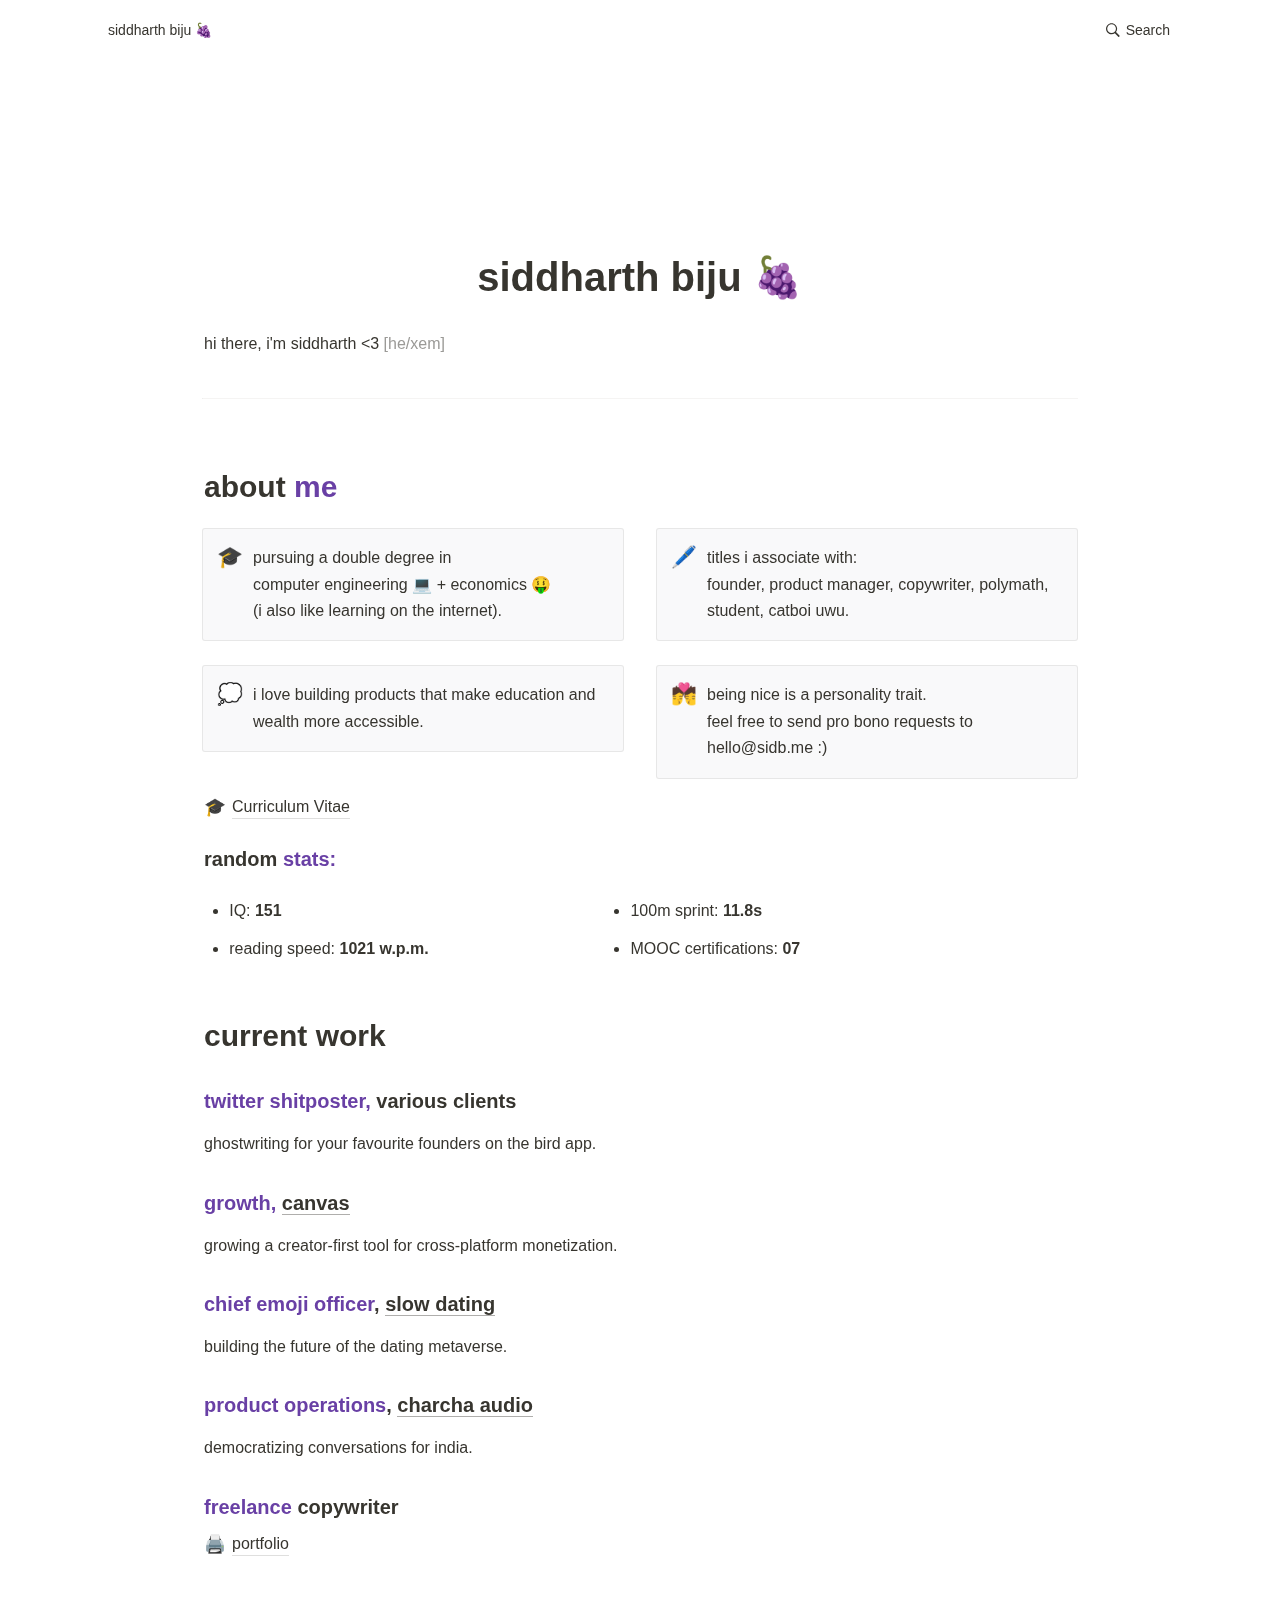
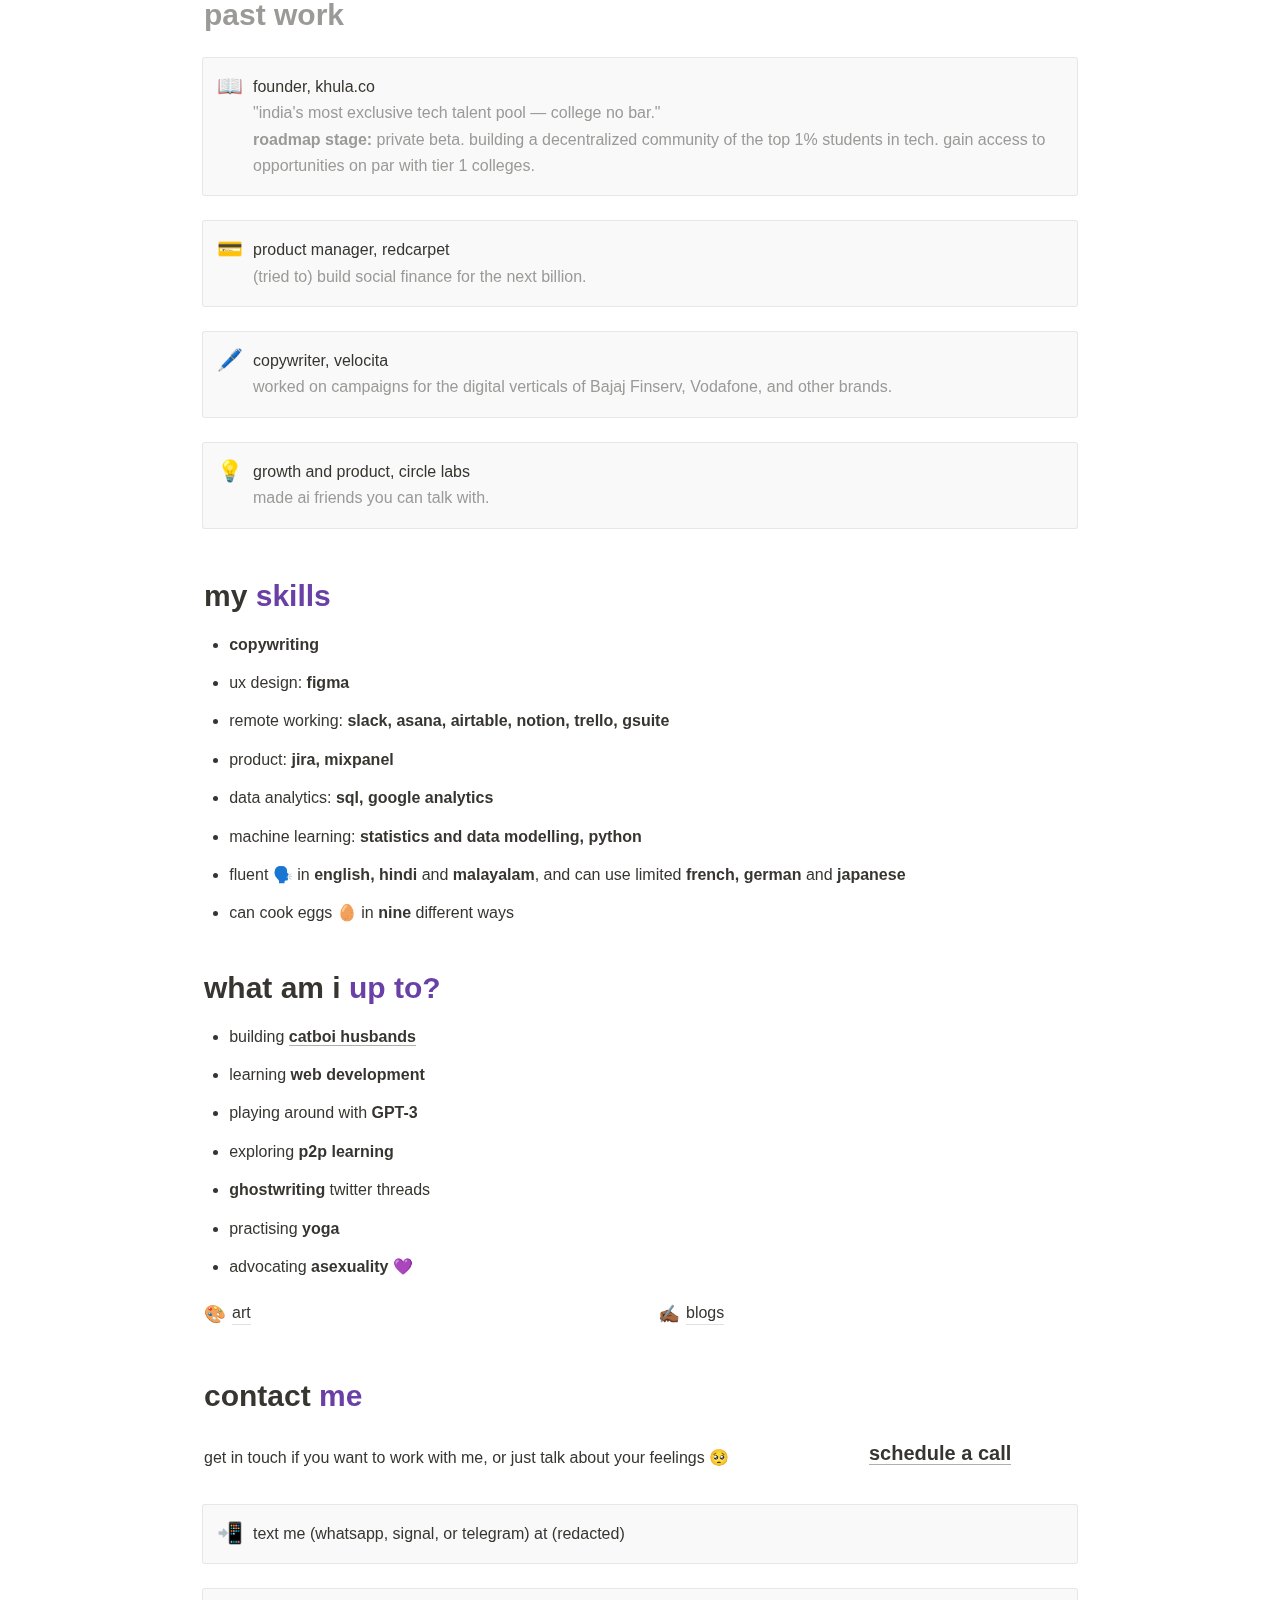
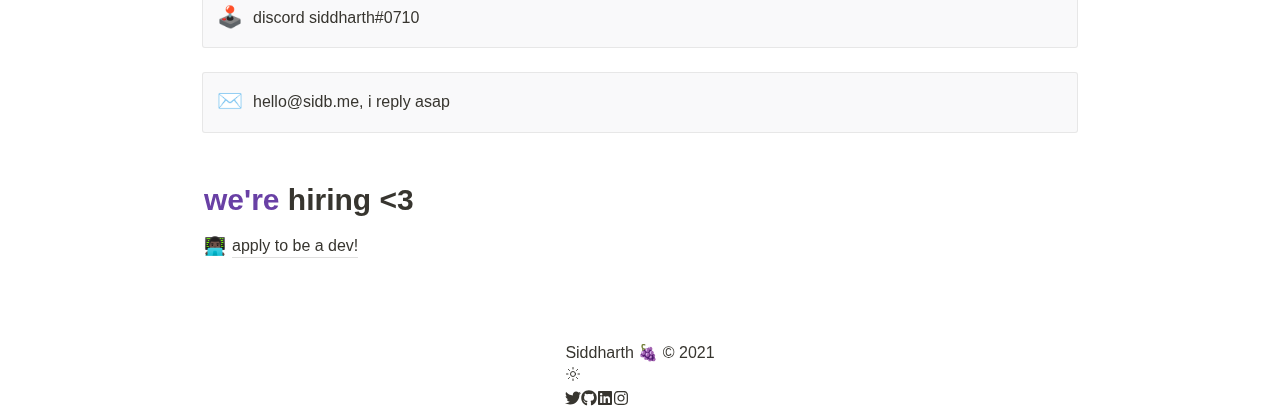
==== commit 145a9e83: "Create index.html" ====
--- a/index.html
+++ b/index.html
@@ -1,10 +1,584 @@
-<!DOCTYPE html><html lang="en"><head><link rel="shortcut icon" href="/favicon.png"/><link rel="apple-touch-icon" sizes="180x180" href="/apple-touch-icon.png"/><link rel="icon" type="image/png" sizes="96x96" href="/favicon-96x96.png"/><link rel="icon" type="image/png" sizes="32x32" href="/favicon-32x32.png"/><link rel="icon" type="image/png" sizes="16x16" href="/favicon-16x16.png"/><link rel="manifest" href="/manifest.json"/><meta charSet="utf-8"/><meta http-equiv="Content-Type" content="text/html; charset=utf-8"/><meta name="viewport" content="width=device-width, initial-scale=1, shrink-to-fit=no"/><meta property="og:description" content="personal website of siddharth biju, ace of all trades &lt;3"/><meta name="theme-color" content="#EB625A"/><meta property="og:type" content="website"/><meta property="og:title" content="siddharth biju 🍇"/><meta property="og:site_name" content="Siddharth Biju"/><meta name="twitter:title" content="siddharth biju 🍇"/><meta property="twitter:domain" content="sidb.me"/><meta name="twitter:creator" content="@sidbharth"/><meta name="description" content="personal website of siddharth biju, ace of all trades &lt;3"/><meta property="og:description" content="personal website of siddharth biju, ace of all trades &lt;3"/><meta name="twitter:description" content="personal website of siddharth biju, ace of all trades &lt;3"/><meta name="twitter:card" content="summary"/><link rel="canonical" href="https://sidb.me"/><meta property="og:url" content="https://sidb.me"/><meta property="twitter:url" content="https://sidb.me"/><title>siddharth biju 🍇</title><meta name="next-head-count" content="19"/><link rel="preload" href="/_next/static/css/355789bd5a738ae3bf94.css" as="style"/><link rel="stylesheet" href="/_next/static/css/355789bd5a738ae3bf94.css" data-n-g=""/><link rel="preload" href="/_next/static/css/1e9ee32c5faa4c0c545f.css" as="style"/><link rel="stylesheet" href="/_next/static/css/1e9ee32c5faa4c0c545f.css" data-n-p=""/><noscript data-n-css=""></noscript><link rel="preload" href="/_next/static/chunks/webpack-d45b81dc7f8630a2c540.js" as="script"/><link rel="preload" href="/_next/static/chunks/framework-791a4413549ac0ea594a.js" as="script"/><link rel="preload" href="/_next/static/chunks/commons-77b07a6de318fa4ef99c.js" as="script"/><link rel="preload" href="/_next/static/chunks/main-fdf90153486787f15da3.js" as="script"/><link rel="preload" href="/_next/static/chunks/pages/_app-5462cd45a8b9f46c0127.js" as="script"/><link rel="preload" href="/_next/static/chunks/1bfc9850-9ff2bc3ba0aaf2033728.js" as="script"/><link rel="preload" href="/_next/static/chunks/ae51ba48-f8df56f33f609c09ba9f.js" as="script"/><link rel="preload" href="/_next/static/chunks/d7eeaac4-4f0cb94f5eda9fa8753f.js" as="script"/><link rel="preload" href="/_next/static/chunks/794-e3215c41270039a3959d.js" as="script"/><link rel="preload" href="/_next/static/chunks/188-32e777140151b7177646.js" as="script"/><link rel="preload" href="/_next/static/chunks/pages/index-6ac4bead5edea51f246c.js" as="script"/></head><body><script src="noflash.js"></script><div id="__next"><div class="notion notion-app light-mode notion-block-bd7e317d83714a0bb500da24bd6dab14"><div class="notion-viewport"></div><div class="notion-frame"><header class="notion-header"><div class="nav-header"><div class="breadcrumbs"><div class="breadcrumb active"><span class="title">siddharth biju 🍇</span></div></div><div class="rhs"><div role="button" class="breadcrumb button notion-search-button"><svg class="notion-icon searchIcon" viewBox="0 0 17 17"><path d="M6.78027 13.6729C8.24805 13.6729 9.60156 13.1982 10.709 12.4072L14.875 16.5732C15.0684 16.7666 15.3232 16.8633 15.5957 16.8633C16.167 16.8633 16.5713 16.4238 16.5713 15.8613C16.5713 15.5977 16.4834 15.3516 16.29 15.1582L12.1504 11.0098C13.0205 9.86719 13.5391 8.45215 13.5391 6.91406C13.5391 3.19629 10.498 0.155273 6.78027 0.155273C3.0625 0.155273 0.0214844 3.19629 0.0214844 6.91406C0.0214844 10.6318 3.0625 13.6729 6.78027 13.6729ZM6.78027 12.2139C3.87988 12.2139 1.48047 9.81445 1.48047 6.91406C1.48047 4.01367 3.87988 1.61426 6.78027 1.61426C9.68066 1.61426 12.0801 4.01367 12.0801 6.91406C12.0801 9.81445 9.68066 12.2139 6.78027 12.2139Z"></path></svg><span class="title">Search</span></div></div></div></header><div class="notion-page-scroller"><main class="notion-page notion-page-no-cover notion-page-has-icon notion-page-has-image-icon notion-full-page index-page"><div class="notion-page-icon-wrapper"></div><div class="notion-title">siddharth biju 🍇</div><div class="notion-page-content notion-page-content-has-aside"><article class="notion-page-content-inner"><div class="notion-text notion-block-0fd3b856ef0e442b8c90871b1d88eda6">hi there, i&#x27;m siddharth &lt;3 <span class="notion-gray">[he/xem]</span></div><hr class="notion-hr notion-block-faadb9d919c44f93be44255628381373"/><h3 class="notion-h notion-h1 notion-h-indent-0 notion-block-38cadf6dad4e49f49e3acdf2d5400cdf" data-id="38cadf6dad4e49f49e3acdf2d5400cdf"><div id="38cadf6dad4e49f49e3acdf2d5400cdf" class="notion-header-anchor"></div><a class="notion-hash-link" href="#38cadf6dad4e49f49e3acdf2d5400cdf" title="about me"><svg viewBox="0 0 16 16" width="16" height="16"><path fill-rule="evenodd" d="M7.775 3.275a.75.75 0 001.06 1.06l1.25-1.25a2 2 0 112.83 2.83l-2.5 2.5a2 2 0 01-2.83 0 .75.75 0 00-1.06 1.06 3.5 3.5 0 004.95 0l2.5-2.5a3.5 3.5 0 00-4.95-4.95l-1.25 1.25zm-4.69 9.64a2 2 0 010-2.83l2.5-2.5a2 2 0 012.83 0 .75.75 0 001.06-1.06 3.5 3.5 0 00-4.95 0l-2.5 2.5a3.5 3.5 0 004.95 4.95l1.25-1.25a.75.75 0 00-1.06-1.06l-1.25 1.25a2 2 0 01-2.83 0z"></path></svg></a><span class="notion-h-title"><b>about </b><span class="notion-purple"><b>me</b></span></span></h3><div class="notion-row notion-block-33f1c6b4b2314ab091ce8e8d67ced0b9"><div class="notion-column notion-block-e1fcc7f9fe234a56ba8e16155cddc1a3" style="width:calc((100% - (1 * min(32px, 4vw))) * 0.5)"><div class="notion-callout notion-gray_background_co notion-block-493bef07929d49809a36edcd1db51bc9"><span class="notion-page-icon" role="img" aria-label="🎓">🎓</span><div class="notion-callout-text">pursuing a double degree in 
+<!DOCTYPE html>
+<html lang="en">
+    <head>
+        <link rel="shortcut icon" href="/favicon.png"/>
+        <link rel="apple-touch-icon" sizes="180x180" href="/apple-touch-icon.png"/>
+        <link rel="icon" type="image/png" sizes="96x96" href="/favicon-96x96.png"/>
+        <link rel="icon" type="image/png" sizes="32x32" href="/favicon-32x32.png"/>
+        <link rel="icon" type="image/png" sizes="16x16" href="/favicon-16x16.png"/>
+        <link rel="manifest" href="/manifest.json"/>
+        <meta charSet="utf-8"/>
+        <meta http-equiv="Content-Type" content="text/html; charset=utf-8"/>
+        <meta name="viewport" content="width=device-width, initial-scale=1, shrink-to-fit=no"/>
+        <meta property="og:description" content="personal website of siddharth biju, ace of all trades &lt;3"/>
+        <meta name="theme-color" content="#EB625A"/>
+        <meta property="og:type" content="website"/>
+        <meta property="og:title" content="siddharth biju 🍇"/>
+        <meta property="og:site_name" content="Siddharth Biju"/>
+        <meta name="twitter:title" content="siddharth biju 🍇"/>
+        <meta property="twitter:domain" content="sidb.me"/>
+        <meta name="twitter:creator" content="@sidbharth"/>
+        <meta name="description" content="personal website of siddharth biju, ace of all trades &lt;3"/>
+        <meta property="og:description" content="personal website of siddharth biju, ace of all trades &lt;3"/>
+        <meta name="twitter:description" content="personal website of siddharth biju, ace of all trades &lt;3"/>
+        <meta name="twitter:card" content="summary"/>
+        <link rel="canonical" href="https://sidb.me"/>
+        <meta property="og:url" content="https://sidb.me"/>
+        <meta property="twitter:url" content="https://sidb.me"/>
+        <title>siddharth biju 🍇</title>
+        <meta name="next-head-count" content="19"/>
+        <link rel="preload" href="/_next/static/css/355789bd5a738ae3bf94.css" as="style"/>
+        <link rel="stylesheet" href="/_next/static/css/355789bd5a738ae3bf94.css" data-n-g=""/>
+        <link rel="preload" href="/_next/static/css/1e9ee32c5faa4c0c545f.css" as="style"/>
+        <link rel="stylesheet" href="/_next/static/css/1e9ee32c5faa4c0c545f.css" data-n-p=""/>
+        <noscript data-n-css=""></noscript>
+        <link rel="preload" href="/_next/static/chunks/webpack-d45b81dc7f8630a2c540.js" as="script"/>
+        <link rel="preload" href="/_next/static/chunks/framework-791a4413549ac0ea594a.js" as="script"/>
+        <link rel="preload" href="/_next/static/chunks/commons-77b07a6de318fa4ef99c.js" as="script"/>
+        <link rel="preload" href="/_next/static/chunks/main-fdf90153486787f15da3.js" as="script"/>
+        <link rel="preload" href="/_next/static/chunks/pages/_app-5462cd45a8b9f46c0127.js" as="script"/>
+        <link rel="preload" href="/_next/static/chunks/1bfc9850-9ff2bc3ba0aaf2033728.js" as="script"/>
+        <link rel="preload" href="/_next/static/chunks/ae51ba48-f8df56f33f609c09ba9f.js" as="script"/>
+        <link rel="preload" href="/_next/static/chunks/d7eeaac4-4f0cb94f5eda9fa8753f.js" as="script"/>
+        <link rel="preload" href="/_next/static/chunks/794-e3215c41270039a3959d.js" as="script"/>
+        <link rel="preload" href="/_next/static/chunks/188-32e777140151b7177646.js" as="script"/>
+        <link rel="preload" href="/_next/static/chunks/pages/index-6ac4bead5edea51f246c.js" as="script"/>
+    </head>
+    <body>
+        <script src="noflash.js"></script>
+        <div id="__next">
+            <div class="notion notion-app light-mode notion-block-bd7e317d83714a0bb500da24bd6dab14">
+                <div class="notion-viewport"></div>
+                <div class="notion-frame">
+                    <header class="notion-header">
+                        <div class="nav-header">
+                            <div class="breadcrumbs">
+                                <div class="breadcrumb active">
+                                    <span class="title">siddharth biju 🍇</span>
+                                </div>
+                            </div>
+                            <div class="rhs">
+                                <div role="button" class="breadcrumb button notion-search-button">
+                                    <svg class="notion-icon searchIcon" viewBox="0 0 17 17">
+                                        <path d="M6.78027 13.6729C8.24805 13.6729 9.60156 13.1982 10.709 12.4072L14.875 16.5732C15.0684 16.7666 15.3232 16.8633 15.5957 16.8633C16.167 16.8633 16.5713 16.4238 16.5713 15.8613C16.5713 15.5977 16.4834 15.3516 16.29 15.1582L12.1504 11.0098C13.0205 9.86719 13.5391 8.45215 13.5391 6.91406C13.5391 3.19629 10.498 0.155273 6.78027 0.155273C3.0625 0.155273 0.0214844 3.19629 0.0214844 6.91406C0.0214844 10.6318 3.0625 13.6729 6.78027 13.6729ZM6.78027 12.2139C3.87988 12.2139 1.48047 9.81445 1.48047 6.91406C1.48047 4.01367 3.87988 1.61426 6.78027 1.61426C9.68066 1.61426 12.0801 4.01367 12.0801 6.91406C12.0801 9.81445 9.68066 12.2139 6.78027 12.2139Z"></path>
+                                    </svg>
+                                    <span class="title">Search</span>
+                                </div>
+                            </div>
+                        </div>
+                    </header>
+                    <div class="notion-page-scroller">
+                        <main class="notion-page notion-page-no-cover notion-page-has-icon notion-page-has-image-icon notion-full-page index-page">
+                            <div class="notion-page-icon-wrapper"></div>
+                            <div class="notion-title">siddharth biju 🍇</div>
+                            <div class="notion-page-content notion-page-content-has-aside">
+                                <article class="notion-page-content-inner">
+                                    <div class="notion-text notion-block-0fd3b856ef0e442b8c90871b1d88eda6">
+                                        hi there, i &#x27;m siddharth &lt;3 <span class="notion-gray">[he/xem]</span>
+                                    </div>
+                                    <hr class="notion-hr notion-block-faadb9d919c44f93be44255628381373"/>
+                                    <h3 class="notion-h notion-h1 notion-h-indent-0 notion-block-38cadf6dad4e49f49e3acdf2d5400cdf" data-id="38cadf6dad4e49f49e3acdf2d5400cdf">
+                                        <div id="38cadf6dad4e49f49e3acdf2d5400cdf" class="notion-header-anchor"></div>
+                                        <a class="notion-hash-link" href="#38cadf6dad4e49f49e3acdf2d5400cdf" title="about me">
+                                            <svg viewBox="0 0 16 16" width="16" height="16">
+                                                <path fill-rule="evenodd" d="M7.775 3.275a.75.75 0 001.06 1.06l1.25-1.25a2 2 0 112.83 2.83l-2.5 2.5a2 2 0 01-2.83 0 .75.75 0 00-1.06 1.06 3.5 3.5 0 004.95 0l2.5-2.5a3.5 3.5 0 00-4.95-4.95l-1.25 1.25zm-4.69 9.64a2 2 0 010-2.83l2.5-2.5a2 2 0 012.83 0 .75.75 0 001.06-1.06 3.5 3.5 0 00-4.95 0l-2.5 2.5a3.5 3.5 0 004.95 4.95l1.25-1.25a.75.75 0 00-1.06-1.06l-1.25 1.25a2 2 0 01-2.83 0z"></path>
+                                            </svg>
+                                        </a>
+                                        <span class="notion-h-title">
+                                            <b>about </b>
+                                            <span class="notion-purple">
+                                                <b>me</b>
+                                            </span>
+                                        </span>
+                                    </h3>
+                                    <div class="notion-row notion-block-33f1c6b4b2314ab091ce8e8d67ced0b9">
+                                        <div class="notion-column notion-block-e1fcc7f9fe234a56ba8e16155cddc1a3" style="width:calc((100% - (1 * min(32px, 4vw))) * 0.5)">
+                                            <div class="notion-callout notion-gray_background_co notion-block-493bef07929d49809a36edcd1db51bc9">
+                                                <span class="notion-page-icon" role="img" aria-label="🎓">🎓</span>
+                                                <div class="notion-callout-text">pursuing a double degree in 
 computer engineering 💻 + economics 🤑
-(i also like learning on the internet). </div></div></div><div class="notion-spacer"></div><div class="notion-column notion-block-c4d1e5afe0ed4e1e8d35e56601e4f830" style="width:calc((100% - (1 * min(32px, 4vw))) * 0.5)"><div class="notion-callout notion-gray_background_co notion-block-cd57a537fce2448791ff532adf6c02eb"><span class="notion-page-icon" role="img" aria-label="🖊️">🖊️</span><div class="notion-callout-text">titles i associate with: 
-founder, product manager, copywriter, polymath, student, catboi uwu.</div></div></div><div class="notion-spacer"></div></div><div class="notion-row notion-block-4b7f0418faf5444f88aa8ef7921e55e0"><div class="notion-column notion-block-8d9e2d60b33a451badfb9650fd729bcb" style="width:calc((100% - (1 * min(32px, 4vw))) * 0.5)"><div class="notion-callout notion-gray_background_co notion-block-d942e113287e4b87aaf920da1d63fd8e"><span class="notion-page-icon" role="img" aria-label="💭">💭</span><div class="notion-callout-text">i love building products that make education and wealth more accessible.  </div></div></div><div class="notion-spacer"></div><div class="notion-column notion-block-271ab09b1b8441fca3457dd22c87e28a" style="width:calc((100% - (1 * min(32px, 4vw))) * 0.5)"><div class="notion-callout notion-gray_background_co notion-block-3e11b604b784407ab11446a9a152a9b0"><span class="notion-page-icon" role="img" aria-label="💏">💏</span><div class="notion-callout-text">being nice is a personality trait. 
-feel free to send pro bono requests to hello@sidb.me :)</div></div></div><div class="notion-spacer"></div></div><a class="notion-page-link notion-block-979c927b6ece445cb63f5f035bef6227" href="/curriculum-vitae"><span class="notion-page-title"><span class="notion-page-title-icon notion-page-icon" role="img" aria-label="🎓">🎓</span><span class="notion-page-title-text">Curriculum Vitae </span></span></a><h3 class="notion-h notion-h3 notion-h-indent-1 notion-block-5b38724cd69b4c31b6ef7264f0583fcf" data-id="5b38724cd69b4c31b6ef7264f0583fcf"><div id="5b38724cd69b4c31b6ef7264f0583fcf" class="notion-header-anchor"></div><a class="notion-hash-link" href="#5b38724cd69b4c31b6ef7264f0583fcf" title="random stats:"><svg viewBox="0 0 16 16" width="16" height="16"><path fill-rule="evenodd" d="M7.775 3.275a.75.75 0 001.06 1.06l1.25-1.25a2 2 0 112.83 2.83l-2.5 2.5a2 2 0 01-2.83 0 .75.75 0 00-1.06 1.06 3.5 3.5 0 004.95 0l2.5-2.5a3.5 3.5 0 00-4.95-4.95l-1.25 1.25zm-4.69 9.64a2 2 0 010-2.83l2.5-2.5a2 2 0 012.83 0 .75.75 0 001.06-1.06 3.5 3.5 0 00-4.95 0l-2.5 2.5a3.5 3.5 0 004.95 4.95l1.25-1.25a.75.75 0 00-1.06-1.06l-1.25 1.25a2 2 0 01-2.83 0z"></path></svg></a><span class="notion-h-title"><b>random </b><span class="notion-purple"><b>stats:</b></span></span></h3><div class="notion-row notion-block-76736b2793694202837d8ce6195d3851"><div class="notion-column notion-block-8803076d1a9e4dcfac54e90ba17e2b38" style="width:calc((100% - (1 * min(32px, 4vw))) * 0.4375)"><ul class="notion-list notion-list-disc notion-block-0bfc6e20a531494a8e952f62d3b959e6"><li>IQ: <b>151</b></li></ul><ul class="notion-list notion-list-disc notion-block-1f841c805992454cb395f9fbeb5079f3"><li>reading speed: <b>1021 w.p.m.</b></li></ul></div><div class="notion-spacer"></div><div class="notion-column notion-block-699081896eec47efa4309db5245ef819" style="width:calc((100% - (1 * min(32px, 4vw))) * 0.5625)"><ul class="notion-list notion-list-disc notion-block-bccd9a9d40544d20a940019c98f9d3de"><li>100m sprint: <b>11.8s</b></li></ul><ul class="notion-list notion-list-disc notion-block-7bbd5c3abd4d4f97a460ff617c9abd80"><li>MOOC certifications: <b>07</b></li></ul></div><div class="notion-spacer"></div></div><h3 class="notion-h notion-h1 notion-h-indent-0 notion-block-eae5646800d94849b03a64b0a8710517" data-id="eae5646800d94849b03a64b0a8710517"><div id="eae5646800d94849b03a64b0a8710517" class="notion-header-anchor"></div><a class="notion-hash-link" href="#eae5646800d94849b03a64b0a8710517" title="current work"><svg viewBox="0 0 16 16" width="16" height="16"><path fill-rule="evenodd" d="M7.775 3.275a.75.75 0 001.06 1.06l1.25-1.25a2 2 0 112.83 2.83l-2.5 2.5a2 2 0 01-2.83 0 .75.75 0 00-1.06 1.06 3.5 3.5 0 004.95 0l2.5-2.5a3.5 3.5 0 00-4.95-4.95l-1.25 1.25zm-4.69 9.64a2 2 0 010-2.83l2.5-2.5a2 2 0 012.83 0 .75.75 0 001.06-1.06 3.5 3.5 0 00-4.95 0l-2.5 2.5a3.5 3.5 0 004.95 4.95l1.25-1.25a.75.75 0 00-1.06-1.06l-1.25 1.25a2 2 0 01-2.83 0z"></path></svg></a><span class="notion-h-title">current work</span></h3><h3 class="notion-h notion-h3 notion-h-indent-1 notion-block-a15c709935e6435495def8ef0bd7b548" data-id="a15c709935e6435495def8ef0bd7b548"><div id="a15c709935e6435495def8ef0bd7b548" class="notion-header-anchor"></div><a class="notion-hash-link" href="#a15c709935e6435495def8ef0bd7b548" title="twitter shitposter, various clients"><svg viewBox="0 0 16 16" width="16" height="16"><path fill-rule="evenodd" d="M7.775 3.275a.75.75 0 001.06 1.06l1.25-1.25a2 2 0 112.83 2.83l-2.5 2.5a2 2 0 01-2.83 0 .75.75 0 00-1.06 1.06 3.5 3.5 0 004.95 0l2.5-2.5a3.5 3.5 0 00-4.95-4.95l-1.25 1.25zm-4.69 9.64a2 2 0 010-2.83l2.5-2.5a2 2 0 012.83 0 .75.75 0 001.06-1.06 3.5 3.5 0 00-4.95 0l-2.5 2.5a3.5 3.5 0 004.95 4.95l1.25-1.25a.75.75 0 00-1.06-1.06l-1.25 1.25a2 2 0 01-2.83 0z"></path></svg></a><span class="notion-h-title"><span class="notion-purple">twitter shitposter,</span> various clients</span></h3><div class="notion-text notion-block-529c6e329e8d49b9b8c0ccbc7633271c">ghostwriting for your favourite founders on the bird app.</div><h3 class="notion-h notion-h3 notion-h-indent-1 notion-block-afd7e631eae8461a9b42784c6696be10" data-id="afd7e631eae8461a9b42784c6696be10"><div id="afd7e631eae8461a9b42784c6696be10" class="notion-header-anchor"></div><a class="notion-hash-link" href="#afd7e631eae8461a9b42784c6696be10" title="growth, canvas"><svg viewBox="0 0 16 16" width="16" height="16"><path fill-rule="evenodd" d="M7.775 3.275a.75.75 0 001.06 1.06l1.25-1.25a2 2 0 112.83 2.83l-2.5 2.5a2 2 0 01-2.83 0 .75.75 0 00-1.06 1.06 3.5 3.5 0 004.95 0l2.5-2.5a3.5 3.5 0 00-4.95-4.95l-1.25 1.25zm-4.69 9.64a2 2 0 010-2.83l2.5-2.5a2 2 0 012.83 0 .75.75 0 001.06-1.06 3.5 3.5 0 00-4.95 0l-2.5 2.5a3.5 3.5 0 004.95 4.95l1.25-1.25a.75.75 0 00-1.06-1.06l-1.25 1.25a2 2 0 01-2.83 0z"></path></svg></a><span class="notion-h-title"><span class="notion-purple">growth, </span><a target="_blank" rel="noopener noreferrer" class="notion-link" href="http://canvas.space">canvas</a></span></h3><div class="notion-text notion-block-1208fccdfbb6479d8a8999852ebf42ab">growing a creator-first tool for cross-platform monetization.</div><h3 class="notion-h notion-h3 notion-h-indent-1 notion-block-0f4718152ff64b5e9a0cb445e6708353" data-id="0f4718152ff64b5e9a0cb445e6708353"><div id="0f4718152ff64b5e9a0cb445e6708353" class="notion-header-anchor"></div><a class="notion-hash-link" href="#0f4718152ff64b5e9a0cb445e6708353" title="chief emoji officer, slow dating"><svg viewBox="0 0 16 16" width="16" height="16"><path fill-rule="evenodd" d="M7.775 3.275a.75.75 0 001.06 1.06l1.25-1.25a2 2 0 112.83 2.83l-2.5 2.5a2 2 0 01-2.83 0 .75.75 0 00-1.06 1.06 3.5 3.5 0 004.95 0l2.5-2.5a3.5 3.5 0 00-4.95-4.95l-1.25 1.25zm-4.69 9.64a2 2 0 010-2.83l2.5-2.5a2 2 0 012.83 0 .75.75 0 001.06-1.06 3.5 3.5 0 00-4.95 0l-2.5 2.5a3.5 3.5 0 004.95 4.95l1.25-1.25a.75.75 0 00-1.06-1.06l-1.25 1.25a2 2 0 01-2.83 0z"></path></svg></a><span class="notion-h-title"><span class="notion-purple">chief emoji officer</span>, <a target="_blank" rel="noopener noreferrer" class="notion-link" href="http://linktree.com/slowdating">slow dating</a></span></h3><div class="notion-text notion-block-fa82cdf0c3be44d8a22dcb284b3d4b57">building the future of the dating metaverse.</div><h3 class="notion-h notion-h3 notion-h-indent-1 notion-block-99b19e8cabb14773b622f583ba4713f9" data-id="99b19e8cabb14773b622f583ba4713f9"><div id="99b19e8cabb14773b622f583ba4713f9" class="notion-header-anchor"></div><a class="notion-hash-link" href="#99b19e8cabb14773b622f583ba4713f9" title="product operations, charcha audio"><svg viewBox="0 0 16 16" width="16" height="16"><path fill-rule="evenodd" d="M7.775 3.275a.75.75 0 001.06 1.06l1.25-1.25a2 2 0 112.83 2.83l-2.5 2.5a2 2 0 01-2.83 0 .75.75 0 00-1.06 1.06 3.5 3.5 0 004.95 0l2.5-2.5a3.5 3.5 0 00-4.95-4.95l-1.25 1.25zm-4.69 9.64a2 2 0 010-2.83l2.5-2.5a2 2 0 012.83 0 .75.75 0 001.06-1.06 3.5 3.5 0 00-4.95 0l-2.5 2.5a3.5 3.5 0 004.95 4.95l1.25-1.25a.75.75 0 00-1.06-1.06l-1.25 1.25a2 2 0 01-2.83 0z"></path></svg></a><span class="notion-h-title"><span class="notion-purple">product operations</span>, <a target="_blank" rel="noopener noreferrer" class="notion-link" href="http://joincharcha.com">charcha audio</a></span></h3><div class="notion-text notion-block-4bd7a5a96c344cf68ff541fbaf9e91c4">democratizing conversations for india.</div><h3 class="notion-h notion-h3 notion-h-indent-1 notion-block-3dcaa9dd2c9d4f388fd44381df65c4df" data-id="3dcaa9dd2c9d4f388fd44381df65c4df"><div id="3dcaa9dd2c9d4f388fd44381df65c4df" class="notion-header-anchor"></div><a class="notion-hash-link" href="#3dcaa9dd2c9d4f388fd44381df65c4df" title="freelance copywriter"><svg viewBox="0 0 16 16" width="16" height="16"><path fill-rule="evenodd" d="M7.775 3.275a.75.75 0 001.06 1.06l1.25-1.25a2 2 0 112.83 2.83l-2.5 2.5a2 2 0 01-2.83 0 .75.75 0 00-1.06 1.06 3.5 3.5 0 004.95 0l2.5-2.5a3.5 3.5 0 00-4.95-4.95l-1.25 1.25zm-4.69 9.64a2 2 0 010-2.83l2.5-2.5a2 2 0 012.83 0 .75.75 0 001.06-1.06 3.5 3.5 0 00-4.95 0l-2.5 2.5a3.5 3.5 0 004.95 4.95l1.25-1.25a.75.75 0 00-1.06-1.06l-1.25 1.25a2 2 0 01-2.83 0z"></path></svg></a><span class="notion-h-title"><span class="notion-purple">freelance</span> copywriter</span></h3><a class="notion-page-link notion-block-339d64465a3e412b893c83e5ef660b76" href="/portfolio"><span class="notion-page-title"><span class="notion-page-title-icon notion-page-icon" role="img" aria-label="🖨️">🖨️</span><span class="notion-page-title-text">portfolio</span></span></a><h3 class="notion-h notion-h1 notion-h-indent-0 notion-block-3171229268db4557aedd91936e1568d7" data-id="3171229268db4557aedd91936e1568d7"><div id="3171229268db4557aedd91936e1568d7" class="notion-header-anchor"></div><a class="notion-hash-link" href="#3171229268db4557aedd91936e1568d7" title="past work"><svg viewBox="0 0 16 16" width="16" height="16"><path fill-rule="evenodd" d="M7.775 3.275a.75.75 0 001.06 1.06l1.25-1.25a2 2 0 112.83 2.83l-2.5 2.5a2 2 0 01-2.83 0 .75.75 0 00-1.06 1.06 3.5 3.5 0 004.95 0l2.5-2.5a3.5 3.5 0 00-4.95-4.95l-1.25 1.25zm-4.69 9.64a2 2 0 010-2.83l2.5-2.5a2 2 0 012.83 0 .75.75 0 001.06-1.06 3.5 3.5 0 00-4.95 0l-2.5 2.5a3.5 3.5 0 004.95 4.95l1.25-1.25a.75.75 0 00-1.06-1.06l-1.25 1.25a2 2 0 01-2.83 0z"></path></svg></a><span class="notion-h-title"><span class="notion-gray">past work</span></span></h3><div class="notion-callout notion-gray_background_co notion-block-3c355333ca184b8c96b31fbb8a3fd936"><span class="notion-page-icon" role="img" aria-label="📖">📖</span><div class="notion-callout-text">founder, khula.co
-<span class="notion-gray">&quot;india&#x27;s most exclusive tech talent pool — college no bar.&quot; 
-</span><span class="notion-gray"><b>roadmap stage: </b></span><span class="notion-gray">private beta. building a decentralized community of the top 1% students in tech. gain access to opportunities on par with tier 1 colleges. </span></div></div><div class="notion-callout notion-gray_background_co notion-block-8cfef3fe231045cc94a2fbfc53d5f131"><span class="notion-page-icon" role="img" aria-label="💳">💳</span><div class="notion-callout-text">product manager, redcarpet<span class="notion-red">
-</span><span class="notion-gray">(tried to) build social finance for the next billion.</span></div></div><div class="notion-callout notion-gray_background_co notion-block-2770bf4b4a634236907435523c999bb0"><span class="notion-page-icon" role="img" aria-label="🖊️">🖊️</span><div class="notion-callout-text">copywriter, velocita
-<span class="notion-gray">worked on campaigns for the digital verticals of Bajaj Finserv, Vodafone, and other brands.</span></div></div><div class="notion-callout notion-gray_background_co notion-block-47129e36ebf84f35a6983dcc8d9f17e6"><span class="notion-page-icon" role="img" aria-label="💡">💡</span><div class="notion-callout-text">growth and product, circle labs
-<span class="notion-gray">made ai friends you can talk with.</span></div></div><h3 class="notion-h notion-h1 notion-h-indent-0 notion-block-ea7f6a6defef44558a4989319549b175" data-id="ea7f6a6defef44558a4989319549b175"><div id="ea7f6a6defef44558a4989319549b175" class="notion-header-anchor"></div><a class="notion-hash-link" href="#ea7f6a6defef44558a4989319549b175" title="my skills"><svg viewBox="0 0 16 16" width="16" height="16"><path fill-rule="evenodd" d="M7.775 3.275a.75.75 0 001.06 1.06l1.25-1.25a2 2 0 112.83 2.83l-2.5 2.5a2 2 0 01-2.83 0 .75.75 0 00-1.06 1.06 3.5 3.5 0 004.95 0l2.5-2.5a3.5 3.5 0 00-4.95-4.95l-1.25 1.25zm-4.69 9.64a2 2 0 010-2.83l2.5-2.5a2 2 0 012.83 0 .75.75 0 001.06-1.06 3.5 3.5 0 00-4.95 0l-2.5 2.5a3.5 3.5 0 004.95 4.95l1.25-1.25a.75.75 0 00-1.06-1.06l-1.25 1.25a2 2 0 01-2.83 0z"></path></svg></a><span class="notion-h-title">my <span class="notion-purple">skills</span></span></h3><ul class="notion-list notion-list-disc notion-block-92a129f933e9421eb5eabb307f6ded23"><li><b>copywriting</b></li></ul><ul class="notion-list notion-list-disc notion-block-c587133f357441e49397ea7d2fb82695"><li>ux design: <b>figma</b></li></ul><ul class="notion-list notion-list-disc notion-block-9299bd290abf4fcd8fcaae6981b10479"><li>remote working: <b>slack, asana, airtable, notion, trello, gsuite</b></li></ul><ul class="notion-list notion-list-disc notion-block-117e1c7ec3ed48908919f607b618e4e0"><li>product: <b>jira, mixpanel</b></li></ul><ul class="notion-list notion-list-disc notion-block-170e0eaad40b4dc6a9eaa7df901f5ac4"><li>data analytics: <b>sql, google analytics</b></li></ul><ul class="notion-list notion-list-disc notion-block-03b78534f88a4afea2800026d130aa97"><li>machine learning: <b>statistics and data modelling, python</b></li></ul><ul class="notion-list notion-list-disc notion-block-b4f88d2d023542feb3f4d3a3cec53ed1"><li>fluent 🗣️ in <b>english, hindi</b> and <b>malayalam</b>, and can use limited <b>french, german </b>and<b> japanese </b></li></ul><ul class="notion-list notion-list-disc notion-block-b411fd21387d414480531d01b27f117c"><li>can cook eggs 🥚 in <b>nine</b> different ways </li></ul><h3 class="notion-h notion-h1 notion-h-indent-0 notion-block-5365660e545247de83e05a1fd37c14c5" data-id="5365660e545247de83e05a1fd37c14c5"><div id="5365660e545247de83e05a1fd37c14c5" class="notion-header-anchor"></div><a class="notion-hash-link" href="#5365660e545247de83e05a1fd37c14c5" title="what am i up to?"><svg viewBox="0 0 16 16" width="16" height="16"><path fill-rule="evenodd" d="M7.775 3.275a.75.75 0 001.06 1.06l1.25-1.25a2 2 0 112.83 2.83l-2.5 2.5a2 2 0 01-2.83 0 .75.75 0 00-1.06 1.06 3.5 3.5 0 004.95 0l2.5-2.5a3.5 3.5 0 00-4.95-4.95l-1.25 1.25zm-4.69 9.64a2 2 0 010-2.83l2.5-2.5a2 2 0 012.83 0 .75.75 0 001.06-1.06 3.5 3.5 0 00-4.95 0l-2.5 2.5a3.5 3.5 0 004.95 4.95l1.25-1.25a.75.75 0 00-1.06-1.06l-1.25 1.25a2 2 0 01-2.83 0z"></path></svg></a><span class="notion-h-title">what am i <span class="notion-purple">up to?</span></span></h3><ul class="notion-list notion-list-disc notion-block-19f965a1740b46a6a72813ff1acb65d0"><li>building <a target="_blank" rel="noopener noreferrer" class="notion-link" href="http://catboihusband.club"><b>catboi husbands</b></a></li></ul><ul class="notion-list notion-list-disc notion-block-10ef1b0195c14d5e96a88274e2917418"><li>learning <b>web development</b></li></ul><ul class="notion-list notion-list-disc notion-block-50ee81a735e643b4875f31b07b050c0e"><li>playing around with <b>GPT-3</b></li></ul><ul class="notion-list notion-list-disc notion-block-a157abe1e6a648d9b273bdc63dcd3bd3"><li>exploring <b>p2p learning</b></li></ul><ul class="notion-list notion-list-disc notion-block-a6918f570f4c4bc9a26021b4af1381a3"><li><b>ghostwriting</b> twitter threads</li></ul><ul class="notion-list notion-list-disc notion-block-9f72883f3a3d4401890f868cf6e66e6e"><li>practising <b>yoga</b></li></ul><ul class="notion-list notion-list-disc notion-block-0924ab925a6d45f4ad569e31696c940f"><li>advocating <b>asexuality 💜</b></li></ul><div class="notion-row notion-block-78626aee5a194f82af458faff7470ae5"><div class="notion-column notion-block-2cd46deddf0b43bea8d66606a7d6ca70" style="width:calc((100% - (1 * min(32px, 4vw))) * 0.5)"><a class="notion-page-link notion-block-76c7027570ea4d09a8e87cba835de30f" href="/art"><span class="notion-page-title"><span class="notion-page-title-icon notion-page-icon" role="img" aria-label="🎨">🎨</span><span class="notion-page-title-text">art</span></span></a></div><div class="notion-spacer"></div><div class="notion-column notion-block-b7e66cb98a9d475dac7b1588dda053ba" style="width:calc((100% - (1 * min(32px, 4vw))) * 0.5)"><a class="notion-page-link notion-block-3921811c3a924ae899a6cd28a834730e" href="/blogs"><span class="notion-page-title"><span class="notion-page-title-icon notion-page-icon" role="img" aria-label="✍🏾">✍🏾</span><span class="notion-page-title-text">blogs</span></span></a></div><div class="notion-spacer"></div></div><h3 class="notion-h notion-h1 notion-h-indent-0 notion-block-ceb9d6c6f40446c0a192a03e539d2f06" data-id="ceb9d6c6f40446c0a192a03e539d2f06"><div id="ceb9d6c6f40446c0a192a03e539d2f06" class="notion-header-anchor"></div><a class="notion-hash-link" href="#ceb9d6c6f40446c0a192a03e539d2f06" title="contact me"><svg viewBox="0 0 16 16" width="16" height="16"><path fill-rule="evenodd" d="M7.775 3.275a.75.75 0 001.06 1.06l1.25-1.25a2 2 0 112.83 2.83l-2.5 2.5a2 2 0 01-2.83 0 .75.75 0 00-1.06 1.06 3.5 3.5 0 004.95 0l2.5-2.5a3.5 3.5 0 00-4.95-4.95l-1.25 1.25zm-4.69 9.64a2 2 0 010-2.83l2.5-2.5a2 2 0 012.83 0 .75.75 0 001.06-1.06 3.5 3.5 0 00-4.95 0l-2.5 2.5a3.5 3.5 0 004.95 4.95l1.25-1.25a.75.75 0 00-1.06-1.06l-1.25 1.25a2 2 0 01-2.83 0z"></path></svg></a><span class="notion-h-title">contact<span class="notion-blue"> </span><span class="notion-purple">me</span></span></h3><div class="notion-row notion-block-e670e8b3e8ff49b38ddcb904551b4c42"><div class="notion-column notion-block-344124acac394c4aaec0b46cff571296" style="width:calc((100% - (1 * min(32px, 4vw))) * 0.75)"><div class="notion-text notion-block-fa8de2d5ac114b4ead43e46cc4f56e5d">get in touch if you want to work with me, or just talk about your feelings 🥺</div></div><div class="notion-spacer"></div><div class="notion-column notion-block-276160ae436848288fb859fa2997cc97" style="width:calc((100% - (1 * min(32px, 4vw))) * 0.24999999999999994)"><h3 class="notion-h notion-h3 notion-block-471a54a3bbf84f439fb267c509ddd552" data-id="471a54a3bbf84f439fb267c509ddd552"><div id="471a54a3bbf84f439fb267c509ddd552" class="notion-header-anchor"></div><a class="notion-hash-link" href="#471a54a3bbf84f439fb267c509ddd552" title="schedule a call"><svg viewBox="0 0 16 16" width="16" height="16"><path fill-rule="evenodd" d="M7.775 3.275a.75.75 0 001.06 1.06l1.25-1.25a2 2 0 112.83 2.83l-2.5 2.5a2 2 0 01-2.83 0 .75.75 0 00-1.06 1.06 3.5 3.5 0 004.95 0l2.5-2.5a3.5 3.5 0 00-4.95-4.95l-1.25 1.25zm-4.69 9.64a2 2 0 010-2.83l2.5-2.5a2 2 0 012.83 0 .75.75 0 001.06-1.06 3.5 3.5 0 00-4.95 0l-2.5 2.5a3.5 3.5 0 004.95 4.95l1.25-1.25a.75.75 0 00-1.06-1.06l-1.25 1.25a2 2 0 01-2.83 0z"></path></svg></a><span class="notion-h-title"><a target="_blank" rel="noopener noreferrer" class="notion-link" href="https://calendly.com/sidbharth/hello">schedule a call</a></span></h3></div><div class="notion-spacer"></div></div><div class="notion-callout notion-gray_background_co notion-block-ac404de39a834ed6af830747497046fa"><span class="notion-page-icon" role="img" aria-label="📲">📲</span><div class="notion-callout-text">text me (whatsapp, signal, or telegram) at (redacted)</div></div><div class="notion-callout notion-gray_background_co notion-block-65f33672d5e046f4a6e5c91524d96dcb"><span class="notion-page-icon" role="img" aria-label="🕹️">🕹️</span><div class="notion-callout-text">discord siddharth#0710</div></div><div class="notion-callout notion-gray_background_co notion-block-680d025968014e9c824f9fcd6fd86502"><span class="notion-page-icon" role="img" aria-label="✉️">✉️</span><div class="notion-callout-text">hello@sidb.me, i reply asap</div></div><h3 class="notion-h notion-h1 notion-h-indent-0 notion-block-468092d9f25d4a258c91359ddd3f502d" data-id="468092d9f25d4a258c91359ddd3f502d"><div id="468092d9f25d4a258c91359ddd3f502d" class="notion-header-anchor"></div><a class="notion-hash-link" href="#468092d9f25d4a258c91359ddd3f502d" title="we&#x27;re hiring &lt;3"><svg viewBox="0 0 16 16" width="16" height="16"><path fill-rule="evenodd" d="M7.775 3.275a.75.75 0 001.06 1.06l1.25-1.25a2 2 0 112.83 2.83l-2.5 2.5a2 2 0 01-2.83 0 .75.75 0 00-1.06 1.06 3.5 3.5 0 004.95 0l2.5-2.5a3.5 3.5 0 00-4.95-4.95l-1.25 1.25zm-4.69 9.64a2 2 0 010-2.83l2.5-2.5a2 2 0 012.83 0 .75.75 0 001.06-1.06 3.5 3.5 0 00-4.95 0l-2.5 2.5a3.5 3.5 0 004.95 4.95l1.25-1.25a.75.75 0 00-1.06-1.06l-1.25 1.25a2 2 0 01-2.83 0z"></path></svg></a><span class="notion-h-title"><span class="notion-purple">we&#x27;re </span>hiring &lt;3</span></h3><a class="notion-page-link notion-block-defe75f94447435a878662faef5b2021" href="/apply-to-be-a-dev"><span class="notion-page-title"><span class="notion-page-title-icon notion-page-icon" role="img" aria-label="👨🏿‍💻">👨🏿‍💻</span><span class="notion-page-title-text">apply to be a dev!</span></span></a><div class="notion-blank notion-block-18124482ef9940e8b9ca6126e04bc547"> </div></article><aside class="notion-aside"><div class="PageSocial_pageSocial__2WqHl"><a class="PageSocial_action__2zgVt PageSocial_twitter__-BgFt" href="https://twitter.com/sidbharth" title="Twitter @sidbharth" target="_blank" rel="noopener noreferrer"><div class="PageSocial_actionBg__3CigO"><div class="PageSocial_actionBgPane__gbBkL"></div></div><div class="PageSocial_actionBg__3CigO"><svg xmlns="http://www.w3.org/2000/svg" viewBox="0 0 24 24"><path d="M23.44 4.83c-.8.37-1.5.38-2.22.02.93-.56.98-.96 1.32-2.02-.88.52-1.86.9-2.9 1.1-.82-.88-2-1.43-3.3-1.43-2.5 0-4.55 2.04-4.55 4.54 0 .36.03.7.1 1.04-3.77-.2-7.12-2-9.36-4.75-.4.67-.6 1.45-.6 2.3 0 1.56.8 2.95 2 3.77-.74-.03-1.44-.23-2.05-.57v.06c0 2.2 1.56 4.03 3.64 4.44-.67.2-1.37.2-2.06.08.58 1.8 2.26 3.12 4.25 3.16C5.78 18.1 3.37 18.74 1 18.46c2 1.3 4.4 2.04 6.97 2.04 8.35 0 12.92-6.92 12.92-12.93 0-.2 0-.4-.02-.6.9-.63 1.96-1.22 2.56-2.14z"></path></svg></div></a><a class="PageSocial_action__2zgVt PageSocial_github__slQ0z" href="https://github.com/sidbharth" title="GitHub @sidbharth" target="_blank" rel="noopener noreferrer"><div class="PageSocial_actionBg__3CigO"><div class="PageSocial_actionBgPane__gbBkL"></div></div><div class="PageSocial_actionBg__3CigO"><svg xmlns="http://www.w3.org/2000/svg" viewBox="0 0 24 24"><path d="M9 19c-5 1.5-5-2.5-7-3m14 6v-3.87a3.37 3.37 0 0 0-.94-2.61c3.14-.35 6.44-1.54 6.44-7A5.44 5.44 0 0 0 20 4.77 5.07 5.07 0 0 0 19.91 1S18.73.65 16 2.48a13.38 13.38 0 0 0-7 0C6.27.65 5.09 1 5.09 1A5.07 5.07 0 0 0 5 4.77a5.44 5.44 0 0 0-1.5 3.78c0 5.42 3.3 6.61 6.44 7A3.37 3.37 0 0 0 9 18.13V22"></path></svg></div></a><a class="PageSocial_action__2zgVt PageSocial_instagram__2hxHn" href="https://instagram.com/sidbharth" title="Instagram @sidbharth" target="_blank" rel="noopener noreferrer"><div class="PageSocial_actionBg__3CigO"><div class="PageSocial_actionBgPane__gbBkL"></div></div><div class="PageSocial_actionBg__3CigO"><svg xmlns="http://www.w3.org/2000/svg" viewBox="0 0 24 24"><path d="M7.8,2H16.2C19.4,2 22,4.6 22,7.8V16.2A5.8,5.8 0 0,1 16.2,22H7.8C4.6,22 2,19.4 2,16.2V7.8A5.8,5.8 0 0,1 7.8,2M7.6,4A3.6,3.6 0 0,0 4,7.6V16.4C4,18.39 5.61,20 7.6,20H16.4A3.6,3.6 0 0,0 20,16.4V7.6C20,5.61 18.39,4 16.4,4H7.6M17.25,5.5A1.25,1.25 0 0,1 18.5,6.75A1.25,1.25 0 0,1 17.25,8A1.25,1.25 0 0,1 16,6.75A1.25,1.25 0 0,1 17.25,5.5M12,7A5,5 0 0,1 17,12A5,5 0 0,1 12,17A5,5 0 0,1 7,12A5,5 0 0,1 12,7M12,9A3,3 0 0,0 9,12A3,3 0 0,0 12,15A3,3 0 0,0 15,12A3,3 0 0,0 12,9Z"></path></svg></div></a><a class="PageSocial_action__2zgVt PageSocial_linkedin__nElHT" href="https://www.linkedin.com/in/siddharth-biju" title="LinkedIn Siddharth 🍇" target="_blank" rel="noopener noreferrer"><div class="PageSocial_actionBg__3CigO"><div class="PageSocial_actionBgPane__gbBkL"></div></div><div class="PageSocial_actionBg__3CigO"><svg xmlns="http://www.w3.org/2000/svg" viewBox="0 0 24 24"><path d="M6.5 21.5h-5v-13h5v13zM4 6.5C2.5 6.5 1.5 5.3 1.5 4s1-2.4 2.5-2.4c1.6 0 2.5 1 2.6 2.5 0 1.4-1 2.5-2.6 2.5zm11.5 6c-1 0-2 1-2 2v7h-5v-13h5V10s1.6-1.5 4-1.5c3 0 5 2.2 5 6.3v6.7h-5v-7c0-1-1-2-2-2z"></path></svg></div></a></div></aside></div></main><footer class="styles_footer__1r_c6"><div class="styles_copyright__3kWHj">Siddharth 🍇<!-- --> © 2021</div><div class="styles_social__235gY"><a class="styles_twitter__WwfaA" href="https://twitter.com/sidbharth" title="Twitter @sidbharth" target="_blank" rel="noopener noreferrer"><svg stroke="currentColor" fill="currentColor" stroke-width="0" viewBox="0 0 512 512" height="1em" width="1em" xmlns="http://www.w3.org/2000/svg"><path d="M459.37 151.716c.325 4.548.325 9.097.325 13.645 0 138.72-105.583 298.558-298.558 298.558-59.452 0-114.68-17.219-161.137-47.106 8.447.974 16.568 1.299 25.34 1.299 49.055 0 94.213-16.568 130.274-44.832-46.132-.975-84.792-31.188-98.112-72.772 6.498.974 12.995 1.624 19.818 1.624 9.421 0 18.843-1.3 27.614-3.573-48.081-9.747-84.143-51.98-84.143-102.985v-1.299c13.969 7.797 30.214 12.67 47.431 13.319-28.264-18.843-46.781-51.005-46.781-87.391 0-19.492 5.197-37.36 14.294-52.954 51.655 63.675 129.3 105.258 216.365 109.807-1.624-7.797-2.599-15.918-2.599-24.04 0-57.828 46.782-104.934 104.934-104.934 30.213 0 57.502 12.67 76.67 33.137 23.715-4.548 46.456-13.32 66.599-25.34-7.798 24.366-24.366 44.833-46.132 57.827 21.117-2.273 41.584-8.122 60.426-16.243-14.292 20.791-32.161 39.308-52.628 54.253z"></path></svg></a><a class="styles_github__32xIr" href="https://github.com/sidbharth" title="GitHub @sidbharth" target="_blank" rel="noopener noreferrer"><svg stroke="currentColor" fill="currentColor" stroke-width="0" viewBox="0 0 496 512" height="1em" width="1em" xmlns="http://www.w3.org/2000/svg"><path d="M165.9 397.4c0 2-2.3 3.6-5.2 3.6-3.3.3-5.6-1.3-5.6-3.6 0-2 2.3-3.6 5.2-3.6 3-.3 5.6 1.3 5.6 3.6zm-31.1-4.5c-.7 2 1.3 4.3 4.3 4.9 2.6 1 5.6 0 6.2-2s-1.3-4.3-4.3-5.2c-2.6-.7-5.5.3-6.2 2.3zm44.2-1.7c-2.9.7-4.9 2.6-4.6 4.9.3 2 2.9 3.3 5.9 2.6 2.9-.7 4.9-2.6 4.6-4.6-.3-1.9-3-3.2-5.9-2.9zM244.8 8C106.1 8 0 113.3 0 252c0 110.9 69.8 205.8 169.5 239.2 12.8 2.3 17.3-5.6 17.3-12.1 0-6.2-.3-40.4-.3-61.4 0 0-70 15-84.7-29.8 0 0-11.4-29.1-27.8-36.6 0 0-22.9-15.7 1.6-15.4 0 0 24.9 2 38.6 25.8 21.9 38.6 58.6 27.5 72.9 20.9 2.3-16 8.8-27.1 16-33.7-55.9-6.2-112.3-14.3-112.3-110.5 0-27.5 7.6-41.3 23.6-58.9-2.6-6.5-11.1-33.3 2.6-67.9 20.9-6.5 69 27 69 27 20-5.6 41.5-8.5 62.8-8.5s42.8 2.9 62.8 8.5c0 0 48.1-33.6 69-27 13.7 34.7 5.2 61.4 2.6 67.9 16 17.7 25.8 31.5 25.8 58.9 0 96.5-58.9 104.2-114.8 110.5 9.2 7.9 17 22.9 17 46.4 0 33.7-.3 75.4-.3 83.6 0 6.5 4.6 14.4 17.3 12.1C428.2 457.8 496 362.9 496 252 496 113.3 383.5 8 244.8 8zM97.2 352.9c-1.3 1-1 3.3.7 5.2 1.6 1.6 3.9 2.3 5.2 1 1.3-1 1-3.3-.7-5.2-1.6-1.6-3.9-2.3-5.2-1zm-10.8-8.1c-.7 1.3.3 2.9 2.3 3.9 1.6 1 3.6.7 4.3-.7.7-1.3-.3-2.9-2.3-3.9-2-.6-3.6-.3-4.3.7zm32.4 35.6c-1.6 1.3-1 4.3 1.3 6.2 2.3 2.3 5.2 2.6 6.5 1 1.3-1.3.7-4.3-1.3-6.2-2.2-2.3-5.2-2.6-6.5-1zm-11.4-14.7c-1.6 1-1.6 3.6 0 5.9 1.6 2.3 4.3 3.3 5.6 2.3 1.6-1.3 1.6-3.9 0-6.2-1.4-2.3-4-3.3-5.6-2z"></path></svg></a><a class="styles_linkedin__1XGvB" href="https://www.linkedin.com/in/siddharth-biju" title="LinkedIn Siddharth 🍇" target="_blank" rel="noopener noreferrer"><svg stroke="currentColor" fill="currentColor" stroke-width="0" viewBox="0 0 448 512" height="1em" width="1em" xmlns="http://www.w3.org/2000/svg"><path d="M416 32H31.9C14.3 32 0 46.5 0 64.3v383.4C0 465.5 14.3 480 31.9 480H416c17.6 0 32-14.5 32-32.3V64.3c0-17.8-14.4-32.3-32-32.3zM135.4 416H69V202.2h66.5V416zm-33.2-243c-21.3 0-38.5-17.3-38.5-38.5S80.9 96 102.2 96c21.2 0 38.5 17.3 38.5 38.5 0 21.3-17.2 38.5-38.5 38.5zm282.1 243h-66.4V312c0-24.8-.5-56.7-34.5-56.7-34.6 0-39.9 27-39.9 54.9V416h-66.4V202.2h63.7v29.2h.9c8.9-16.8 30.6-34.5 62.9-34.5 67.2 0 79.7 44.3 79.7 101.9V416z"></path></svg></a><a class="styles_instagram__2HqoI" href="https://www.instagram.com/sidbharth" title="Instagram Siddharth 🍇" target="_blank" rel="noopener noreferrer"><svg stroke="currentColor" fill="currentColor" stroke-width="0" viewBox="0 0 448 512" height="1em" width="1em" xmlns="http://www.w3.org/2000/svg"><path d="M224.1 141c-63.6 0-114.9 51.3-114.9 114.9s51.3 114.9 114.9 114.9S339 319.5 339 255.9 287.7 141 224.1 141zm0 189.6c-41.1 0-74.7-33.5-74.7-74.7s33.5-74.7 74.7-74.7 74.7 33.5 74.7 74.7-33.6 74.7-74.7 74.7zm146.4-194.3c0 14.9-12 26.8-26.8 26.8-14.9 0-26.8-12-26.8-26.8s12-26.8 26.8-26.8 26.8 12 26.8 26.8zm76.1 27.2c-1.7-35.9-9.9-67.7-36.2-93.9-26.2-26.2-58-34.4-93.9-36.2-37-2.1-147.9-2.1-184.9 0-35.8 1.7-67.6 9.9-93.9 36.1s-34.4 58-36.2 93.9c-2.1 37-2.1 147.9 0 184.9 1.7 35.9 9.9 67.7 36.2 93.9s58 34.4 93.9 36.2c37 2.1 147.9 2.1 184.9 0 35.9-1.7 67.7-9.9 93.9-36.2 26.2-26.2 34.4-58 36.2-93.9 2.1-37 2.1-147.8 0-184.8zM398.8 388c-7.8 19.6-22.9 34.7-42.6 42.6-29.5 11.7-99.5 9-132.1 9s-102.7 2.6-132.1-9c-19.6-7.8-34.7-22.9-42.6-42.6-11.7-29.5-9-99.5-9-132.1s-2.6-102.7 9-132.1c7.8-19.6 22.9-34.7 42.6-42.6 29.5-11.7 99.5-9 132.1-9s102.7-2.6 132.1 9c19.6 7.8 34.7 22.9 42.6 42.6 11.7 29.5 9 99.5 9 132.1s2.7 102.7-9 132.1z"></path></svg></a></div></footer></div></div></div></div><script id="__NEXT_DATA__" type="application/json">{"props":{"pageProps":{"site":{"domain":"sidb.me","name":"Siddharth Biju","rootNotionPageId":"bd7e317d83714a0bb500da24bd6dab14","rootNotionSpaceId":null,"description":"personal website of siddharth biju, ace of all trades \u003c3"},"recordMap":{"block":{"bd7e317d-8371-4a0b-b500-da24bd6dab14":{"role":"reader","value":{"id":"bd7e317d-8371-4a0b-b500-da24bd6dab14","version":1702,"type":"page","properties":{"title":[["siddharth biju 🍇"]]},"content":["0fd3b856-ef0e-442b-8c90-871b1d88eda6","faadb9d9-19c4-4f93-be44-255628381373","38cadf6d-ad4e-49f4-9e3a-cdf2d5400cdf","33f1c6b4-b231-4ab0-91ce-8e8d67ced0b9","4b7f0418-faf5-444f-88aa-8ef7921e55e0","979c927b-6ece-445c-b63f-5f035bef6227","5b38724c-d69b-4c31-b6ef-7264f0583fcf","76736b27-9369-4202-837d-8ce6195d3851","eae56468-00d9-4849-b03a-64b0a8710517","a15c7099-35e6-4354-95de-f8ef0bd7b548","529c6e32-9e8d-49b9-b8c0-ccbc7633271c","afd7e631-eae8-461a-9b42-784c6696be10","1208fccd-fbb6-479d-8a89-99852ebf42ab","0f471815-2ff6-4b5e-9a0c-b445e6708353","fa82cdf0-c3be-44d8-a22d-cb284b3d4b57","99b19e8c-abb1-4773-b622-f583ba4713f9","4bd7a5a9-6c34-4cf6-8ff5-41fbaf9e91c4","3dcaa9dd-2c9d-4f38-8fd4-4381df65c4df","339d6446-5a3e-412b-893c-83e5ef660b76","31712292-68db-4557-aedd-91936e1568d7","3c355333-ca18-4b8c-96b3-1fbb8a3fd936","8cfef3fe-2310-45cc-94a2-fbfc53d5f131","2770bf4b-4a63-4236-9074-35523c999bb0","47129e36-ebf8-4f35-a698-3dcc8d9f17e6","ea7f6a6d-efef-4455-8a49-89319549b175","92a129f9-33e9-421e-b5ea-bb307f6ded23","c587133f-3574-41e4-9397-ea7d2fb82695","9299bd29-0abf-4fcd-8fca-ae6981b10479","117e1c7e-c3ed-4890-8919-f607b618e4e0","170e0eaa-d40b-4dc6-a9ea-a7df901f5ac4","03b78534-f88a-4afe-a280-0026d130aa97","b4f88d2d-0235-42fe-b3f4-d3a3cec53ed1","b411fd21-387d-4144-8053-1d01b27f117c","5365660e-5452-47de-83e0-5a1fd37c14c5","19f965a1-740b-46a6-a728-13ff1acb65d0","10ef1b01-95c1-4d5e-96a8-8274e2917418","50ee81a7-35e6-43b4-875f-31b07b050c0e","a157abe1-e6a6-48d9-b273-bdc63dcd3bd3","a6918f57-0f4c-4bc9-a260-21b4af1381a3","9f72883f-3a3d-4401-890f-868cf6e66e6e","0924ab92-5a6d-45f4-ad56-9e31696c940f","78626aee-5a19-4f82-af45-8faff7470ae5","ceb9d6c6-f404-46c0-a192-a03e539d2f06","e670e8b3-e8ff-49b3-8ddc-b904551b4c42","ac404de3-9a83-4ed6-af83-0747497046fa","65f33672-d5e0-46f4-a6e5-c91524d96dcb","680d0259-6801-4e9c-824f-9fcd6fd86502","468092d9-f25d-4a25-8c91-359ddd3f502d","defe75f9-4447-435a-8786-62faef5b2021","18124482-ef99-40e8-b9ca-6126e04bc547"],"format":{"page_icon":"https://s3-us-west-2.amazonaws.com/secure.notion-static.com/81d43619-a9cd-4057-9f69-ac04ca994cea/IMG_20210807_134748_619.webp","block_locked":false,"block_locked_by":"b6df7158-47a8-4789-9e2b-121f5ea7e8c6","page_full_width":false,"page_small_text":false,"page_cover_position":0.6725,"page_section_visibility":{"comments":"section_show","backlinks":"section_collapsed"}},"permissions":[{"role":"read_and_write","type":"bot_permission","bot_id":"86f7fd99-f7ac-4d39-a91c-a49fb53408d7"},{"role":"editor","type":"user_permission","user_id":"b6df7158-47a8-4789-9e2b-121f5ea7e8c6"},{"role":"reader","type":"public_permission","added_timestamp":1636318621330}],"created_time":1604740260000,"last_edited_time":1638269280000,"parent_id":"aa46c71a-f027-4890-9132-d5509fbccdbe","parent_table":"space","alive":true,"file_ids":["bf208a05-9002-4260-a681-bbcdb8a5d03b","1274e757-19e2-4f65-ac9f-e4bbe648c4d2","238a4d3e-234e-40d8-a444-566ac1c6b47f","46a4c9d3-d8ac-4623-b260-c2fd8d91c09d","71e5efbf-9268-4f80-ad76-55bd3aa0c4b0","3900f97d-0db3-4f25-b85e-c039aeed26f2","68aadb1f-bab6-4c92-ae0a-f6256e04ee2c","26844674-285c-4324-b603-5765c15e07f6","07a69882-58fe-4d0e-8998-0172afb80d78","14ef24b0-bbf0-45a7-b969-3811fc5fd437","ab8b43e9-65ca-4f35-84e9-0b63fc0b5d90","81d43619-a9cd-4057-9f69-ac04ca994cea"],"created_by_table":"notion_user","created_by_id":"b6df7158-47a8-4789-9e2b-121f5ea7e8c6","last_edited_by_table":"notion_user","last_edited_by_id":"b6df7158-47a8-4789-9e2b-121f5ea7e8c6","space_id":"aa46c71a-f027-4890-9132-d5509fbccdbe"}},"0fd3b856-ef0e-442b-8c90-871b1d88eda6":{"role":"reader","value":{"id":"0fd3b856-ef0e-442b-8c90-871b1d88eda6","version":47,"type":"text","properties":{"title":[["hi there, i'm siddharth \u003c3 "],["[he/xem]",[["h","gray"]]]]},"created_time":1625350740000,"last_edited_time":1630134780000,"parent_id":"bd7e317d-8371-4a0b-b500-da24bd6dab14","parent_table":"block","alive":true,"created_by_table":"notion_user","created_by_id":"b6df7158-47a8-4789-9e2b-121f5ea7e8c6","last_edited_by_table":"notion_user","last_edited_by_id":"b6df7158-47a8-4789-9e2b-121f5ea7e8c6","space_id":"aa46c71a-f027-4890-9132-d5509fbccdbe"}},"faadb9d9-19c4-4f93-be44-255628381373":{"role":"reader","value":{"id":"faadb9d9-19c4-4f93-be44-255628381373","version":26,"type":"divider","created_time":1604760538871,"last_edited_time":1625352600000,"parent_id":"bd7e317d-8371-4a0b-b500-da24bd6dab14","parent_table":"block","alive":true,"created_by_table":"notion_user","created_by_id":"b6df7158-47a8-4789-9e2b-121f5ea7e8c6","last_edited_by_table":"notion_user","last_edited_by_id":"b6df7158-47a8-4789-9e2b-121f5ea7e8c6","space_id":"aa46c71a-f027-4890-9132-d5509fbccdbe"}},"38cadf6d-ad4e-49f4-9e3a-cdf2d5400cdf":{"role":"reader","value":{"id":"38cadf6d-ad4e-49f4-9e3a-cdf2d5400cdf","version":138,"type":"header","properties":{"title":[["about ",[["b"]]],["me",[["b"],["h","purple"]]]]},"created_time":1604745926527,"last_edited_time":1625352600000,"parent_id":"bd7e317d-8371-4a0b-b500-da24bd6dab14","parent_table":"block","alive":true,"created_by_table":"notion_user","created_by_id":"b6df7158-47a8-4789-9e2b-121f5ea7e8c6","last_edited_by_table":"notion_user","last_edited_by_id":"b6df7158-47a8-4789-9e2b-121f5ea7e8c6","space_id":"aa46c71a-f027-4890-9132-d5509fbccdbe"}},"33f1c6b4-b231-4ab0-91ce-8e8d67ced0b9":{"role":"reader","value":{"id":"33f1c6b4-b231-4ab0-91ce-8e8d67ced0b9","version":10,"type":"column_list","content":["e1fcc7f9-fe23-4a56-ba8e-16155cddc1a3","c4d1e5af-e0ed-4e1e-8d35-e56601e4f830"],"created_time":1625165940000,"last_edited_time":1625165940000,"parent_id":"bd7e317d-8371-4a0b-b500-da24bd6dab14","parent_table":"block","alive":true,"created_by_table":"notion_user","created_by_id":"b6df7158-47a8-4789-9e2b-121f5ea7e8c6","last_edited_by_table":"notion_user","last_edited_by_id":"b6df7158-47a8-4789-9e2b-121f5ea7e8c6","space_id":"aa46c71a-f027-4890-9132-d5509fbccdbe"}},"e1fcc7f9-fe23-4a56-ba8e-16155cddc1a3":{"role":"reader","value":{"id":"e1fcc7f9-fe23-4a56-ba8e-16155cddc1a3","version":19,"type":"column","content":["493bef07-929d-4980-9a36-edcd1db51bc9"],"format":{"column_ratio":0.5},"created_time":1625165940000,"last_edited_time":1628949240000,"parent_id":"33f1c6b4-b231-4ab0-91ce-8e8d67ced0b9","parent_table":"block","alive":true,"created_by_table":"notion_user","created_by_id":"b6df7158-47a8-4789-9e2b-121f5ea7e8c6","last_edited_by_table":"notion_user","last_edited_by_id":"b6df7158-47a8-4789-9e2b-121f5ea7e8c6","space_id":"aa46c71a-f027-4890-9132-d5509fbccdbe"}},"c4d1e5af-e0ed-4e1e-8d35-e56601e4f830":{"role":"reader","value":{"id":"c4d1e5af-e0ed-4e1e-8d35-e56601e4f830","version":14,"type":"column","content":["cd57a537-fce2-4487-91ff-532adf6c02eb"],"format":{"column_ratio":0.5},"created_time":1625165940000,"last_edited_time":1628949240000,"parent_id":"33f1c6b4-b231-4ab0-91ce-8e8d67ced0b9","parent_table":"block","alive":true,"created_by_table":"notion_user","created_by_id":"b6df7158-47a8-4789-9e2b-121f5ea7e8c6","last_edited_by_table":"notion_user","last_edited_by_id":"b6df7158-47a8-4789-9e2b-121f5ea7e8c6","space_id":"aa46c71a-f027-4890-9132-d5509fbccdbe"}},"493bef07-929d-4980-9a36-edcd1db51bc9":{"role":"reader","value":{"id":"493bef07-929d-4980-9a36-edcd1db51bc9","version":57,"type":"callout","properties":{"title":[["pursuing a double degree in \ncomputer engineering 💻 + economics 🤑\n(i also like learning on the internet). "]]},"format":{"page_icon":"🎓","block_color":"gray_background","copied_from_pointer":{"id":"65f33672-d5e0-46f4-a6e5-c91524d96dcb","table":"block","spaceId":"aa46c71a-f027-4890-9132-d5509fbccdbe"}},"created_time":1625165248035,"last_edited_time":1625604420000,"parent_id":"e1fcc7f9-fe23-4a56-ba8e-16155cddc1a3","parent_table":"block","alive":true,"copied_from":"65f33672-d5e0-46f4-a6e5-c91524d96dcb","created_by_table":"notion_user","created_by_id":"b6df7158-47a8-4789-9e2b-121f5ea7e8c6","last_edited_by_table":"notion_user","last_edited_by_id":"b6df7158-47a8-4789-9e2b-121f5ea7e8c6","space_id":"aa46c71a-f027-4890-9132-d5509fbccdbe"}},"cd57a537-fce2-4487-91ff-532adf6c02eb":{"role":"reader","value":{"id":"cd57a537-fce2-4487-91ff-532adf6c02eb","version":82,"type":"callout","properties":{"title":[["titles i associate with: \nfounder, product manager, copywriter, polymath, student, catboi uwu."]]},"format":{"page_icon":"🖊️","block_color":"gray_background","copied_from_pointer":{"id":"493bef07-929d-4980-9a36-edcd1db51bc9","table":"block","spaceId":"aa46c71a-f027-4890-9132-d5509fbccdbe"}},"created_time":1625165357606,"last_edited_time":1625604480000,"parent_id":"c4d1e5af-e0ed-4e1e-8d35-e56601e4f830","parent_table":"block","alive":true,"copied_from":"493bef07-929d-4980-9a36-edcd1db51bc9","created_by_table":"notion_user","created_by_id":"b6df7158-47a8-4789-9e2b-121f5ea7e8c6","last_edited_by_table":"notion_user","last_edited_by_id":"b6df7158-47a8-4789-9e2b-121f5ea7e8c6","space_id":"aa46c71a-f027-4890-9132-d5509fbccdbe"}},"4b7f0418-faf5-444f-88aa-8ef7921e55e0":{"role":"reader","value":{"id":"4b7f0418-faf5-444f-88aa-8ef7921e55e0","version":13,"type":"column_list","content":["8d9e2d60-b33a-451b-adfb-9650fd729bcb","271ab09b-1b84-41fc-a345-7dd22c87e28a"],"created_time":1625165940000,"last_edited_time":1628949420000,"parent_id":"bd7e317d-8371-4a0b-b500-da24bd6dab14","parent_table":"block","alive":true,"created_by_table":"notion_user","created_by_id":"b6df7158-47a8-4789-9e2b-121f5ea7e8c6","last_edited_by_table":"notion_user","last_edited_by_id":"b6df7158-47a8-4789-9e2b-121f5ea7e8c6","space_id":"aa46c71a-f027-4890-9132-d5509fbccdbe"}},"8d9e2d60-b33a-451b-adfb-9650fd729bcb":{"role":"reader","value":{"id":"8d9e2d60-b33a-451b-adfb-9650fd729bcb","version":29,"type":"column","content":["d942e113-287e-4b87-aaf9-20da1d63fd8e"],"format":{"column_ratio":0.5},"created_time":1625165940000,"last_edited_time":1628949480000,"parent_id":"4b7f0418-faf5-444f-88aa-8ef7921e55e0","parent_table":"block","alive":true,"created_by_table":"notion_user","created_by_id":"b6df7158-47a8-4789-9e2b-121f5ea7e8c6","last_edited_by_table":"notion_user","last_edited_by_id":"b6df7158-47a8-4789-9e2b-121f5ea7e8c6","space_id":"aa46c71a-f027-4890-9132-d5509fbccdbe"}},"271ab09b-1b84-41fc-a345-7dd22c87e28a":{"role":"reader","value":{"id":"271ab09b-1b84-41fc-a345-7dd22c87e28a","version":20,"type":"column","content":["3e11b604-b784-407a-b114-46a9a152a9b0"],"format":{"column_ratio":0.5},"created_time":1625165940000,"last_edited_time":1628949420000,"parent_id":"4b7f0418-faf5-444f-88aa-8ef7921e55e0","parent_table":"block","alive":true,"created_by_table":"notion_user","created_by_id":"b6df7158-47a8-4789-9e2b-121f5ea7e8c6","last_edited_by_table":"notion_user","last_edited_by_id":"b6df7158-47a8-4789-9e2b-121f5ea7e8c6","space_id":"aa46c71a-f027-4890-9132-d5509fbccdbe"}},"d942e113-287e-4b87-aaf9-20da1d63fd8e":{"role":"reader","value":{"id":"d942e113-287e-4b87-aaf9-20da1d63fd8e","version":458,"type":"callout","properties":{"title":[["i love building products that make education and wealth more accessible.  "]]},"format":{"page_icon":"💭","block_color":"gray_background","copied_from_pointer":{"id":"bca540c5-c397-4694-8b4a-cc4b73e3961b","table":"block","spaceId":"aa46c71a-f027-4890-9132-d5509fbccdbe"}},"created_time":1628949354698,"last_edited_time":1630133520000,"parent_id":"8d9e2d60-b33a-451b-adfb-9650fd729bcb","parent_table":"block","alive":true,"copied_from":"bca540c5-c397-4694-8b4a-cc4b73e3961b","created_by_table":"notion_user","created_by_id":"b6df7158-47a8-4789-9e2b-121f5ea7e8c6","last_edited_by_table":"notion_user","last_edited_by_id":"b6df7158-47a8-4789-9e2b-121f5ea7e8c6","space_id":"aa46c71a-f027-4890-9132-d5509fbccdbe"}},"3e11b604-b784-407a-b114-46a9a152a9b0":{"role":"reader","value":{"id":"3e11b604-b784-407a-b114-46a9a152a9b0","version":340,"type":"callout","properties":{"title":[["being nice is a personality trait. \nfeel free to send pro bono requests to hello@sidb.me :)"]]},"format":{"page_icon":"💏","block_color":"gray_background","copied_from_pointer":{"id":"5abfd5ed-1742-45e1-90ff-10a2f67f0b57","table":"block","spaceId":"aa46c71a-f027-4890-9132-d5509fbccdbe"}},"created_time":1604755511881,"last_edited_time":1625604540000,"parent_id":"271ab09b-1b84-41fc-a345-7dd22c87e28a","parent_table":"block","alive":true,"copied_from":"5abfd5ed-1742-45e1-90ff-10a2f67f0b57","created_by_table":"notion_user","created_by_id":"b6df7158-47a8-4789-9e2b-121f5ea7e8c6","last_edited_by_table":"notion_user","last_edited_by_id":"b6df7158-47a8-4789-9e2b-121f5ea7e8c6","space_id":"aa46c71a-f027-4890-9132-d5509fbccdbe"}},"979c927b-6ece-445c-b63f-5f035bef6227":{"role":"reader","value":{"id":"979c927b-6ece-445c-b63f-5f035bef6227","version":432,"type":"page","properties":{"title":[["Curriculum Vitae "]]},"content":["6752fde9-8ec1-40e2-a878-f0f7b6627a2d","21aebd48-7a33-43db-813c-40c87e522a75"],"format":{"page_icon":"🎓"},"created_time":1609431900000,"last_edited_time":1636318140000,"parent_id":"bd7e317d-8371-4a0b-b500-da24bd6dab14","parent_table":"block","alive":true,"created_by_table":"notion_user","created_by_id":"b6df7158-47a8-4789-9e2b-121f5ea7e8c6","last_edited_by_table":"notion_user","last_edited_by_id":"b6df7158-47a8-4789-9e2b-121f5ea7e8c6","space_id":"aa46c71a-f027-4890-9132-d5509fbccdbe"}},"5b38724c-d69b-4c31-b6ef-7264f0583fcf":{"role":"reader","value":{"id":"5b38724c-d69b-4c31-b6ef-7264f0583fcf","version":322,"type":"sub_sub_header","properties":{"title":[["random ",[["b"]]],["stats:",[["b"],["h","purple"]]]]},"created_time":1604755680000,"last_edited_time":1625394960000,"parent_id":"bd7e317d-8371-4a0b-b500-da24bd6dab14","parent_table":"block","alive":true,"created_by_table":"notion_user","created_by_id":"b6df7158-47a8-4789-9e2b-121f5ea7e8c6","last_edited_by_table":"notion_user","last_edited_by_id":"b6df7158-47a8-4789-9e2b-121f5ea7e8c6","space_id":"aa46c71a-f027-4890-9132-d5509fbccdbe"}},"76736b27-9369-4202-837d-8ce6195d3851":{"role":"reader","value":{"id":"76736b27-9369-4202-837d-8ce6195d3851","version":10,"type":"column_list","content":["8803076d-1a9e-4dcf-ac54-e90ba17e2b38","69908189-6eec-47ef-a430-9db5245ef819"],"created_time":1625348580000,"last_edited_time":1625348580000,"parent_id":"bd7e317d-8371-4a0b-b500-da24bd6dab14","parent_table":"block","alive":true,"created_by_table":"notion_user","created_by_id":"b6df7158-47a8-4789-9e2b-121f5ea7e8c6","last_edited_by_table":"notion_user","last_edited_by_id":"b6df7158-47a8-4789-9e2b-121f5ea7e8c6","space_id":"aa46c71a-f027-4890-9132-d5509fbccdbe"}},"8803076d-1a9e-4dcf-ac54-e90ba17e2b38":{"role":"reader","value":{"id":"8803076d-1a9e-4dcf-ac54-e90ba17e2b38","version":13,"type":"column","content":["0bfc6e20-a531-494a-8e95-2f62d3b959e6","1f841c80-5992-454c-b395-f9fbeb5079f3"],"format":{"column_ratio":0.4375},"created_time":1625348580000,"last_edited_time":1627741080000,"parent_id":"76736b27-9369-4202-837d-8ce6195d3851","parent_table":"block","alive":true,"created_by_table":"notion_user","created_by_id":"b6df7158-47a8-4789-9e2b-121f5ea7e8c6","last_edited_by_table":"notion_user","last_edited_by_id":"b6df7158-47a8-4789-9e2b-121f5ea7e8c6","space_id":"aa46c71a-f027-4890-9132-d5509fbccdbe"}},"69908189-6eec-47ef-a430-9db5245ef819":{"role":"reader","value":{"id":"69908189-6eec-47ef-a430-9db5245ef819","version":13,"type":"column","content":["bccd9a9d-4054-4d20-a940-019c98f9d3de","7bbd5c3a-bd4d-4f97-a460-ff617c9abd80"],"format":{"column_ratio":0.5625},"created_time":1625348580000,"last_edited_time":1627741080000,"parent_id":"76736b27-9369-4202-837d-8ce6195d3851","parent_table":"block","alive":true,"created_by_table":"notion_user","created_by_id":"b6df7158-47a8-4789-9e2b-121f5ea7e8c6","last_edited_by_table":"notion_user","last_edited_by_id":"b6df7158-47a8-4789-9e2b-121f5ea7e8c6","space_id":"aa46c71a-f027-4890-9132-d5509fbccdbe"}},"0bfc6e20-a531-494a-8e95-2f62d3b959e6":{"role":"reader","value":{"id":"0bfc6e20-a531-494a-8e95-2f62d3b959e6","version":74,"type":"bulleted_list","properties":{"title":[["IQ: "],["151",[["b"]]]]},"created_time":1604755800000,"last_edited_time":1625348640000,"parent_id":"8803076d-1a9e-4dcf-ac54-e90ba17e2b38","parent_table":"block","alive":true,"created_by_table":"notion_user","created_by_id":"b6df7158-47a8-4789-9e2b-121f5ea7e8c6","last_edited_by_table":"notion_user","last_edited_by_id":"b6df7158-47a8-4789-9e2b-121f5ea7e8c6","space_id":"aa46c71a-f027-4890-9132-d5509fbccdbe"}},"bccd9a9d-4054-4d20-a940-019c98f9d3de":{"role":"reader","value":{"id":"bccd9a9d-4054-4d20-a940-019c98f9d3de","version":65,"type":"bulleted_list","properties":{"title":[["100m sprint: "],["11.8s",[["b"]]]]},"created_time":1604755980000,"last_edited_time":1625348640000,"parent_id":"69908189-6eec-47ef-a430-9db5245ef819","parent_table":"block","alive":true,"created_by_table":"notion_user","created_by_id":"b6df7158-47a8-4789-9e2b-121f5ea7e8c6","last_edited_by_table":"notion_user","last_edited_by_id":"b6df7158-47a8-4789-9e2b-121f5ea7e8c6","space_id":"aa46c71a-f027-4890-9132-d5509fbccdbe"}},"1f841c80-5992-454c-b395-f9fbeb5079f3":{"role":"reader","value":{"id":"1f841c80-5992-454c-b395-f9fbeb5079f3","version":119,"type":"bulleted_list","properties":{"title":[["reading speed: "],["1021 w.p.m.",[["b"]]]]},"created_time":1604755800000,"last_edited_time":1626644340000,"parent_id":"8803076d-1a9e-4dcf-ac54-e90ba17e2b38","parent_table":"block","alive":true,"created_by_table":"notion_user","created_by_id":"b6df7158-47a8-4789-9e2b-121f5ea7e8c6","last_edited_by_table":"notion_user","last_edited_by_id":"b6df7158-47a8-4789-9e2b-121f5ea7e8c6","space_id":"aa46c71a-f027-4890-9132-d5509fbccdbe"}},"7bbd5c3a-bd4d-4f97-a460-ff617c9abd80":{"role":"reader","value":{"id":"7bbd5c3a-bd4d-4f97-a460-ff617c9abd80","version":89,"type":"bulleted_list","properties":{"title":[["MOOC certifications: "],["07",[["b"]]]]},"created_time":1604759580000,"last_edited_time":1625348640000,"parent_id":"69908189-6eec-47ef-a430-9db5245ef819","parent_table":"block","alive":true,"created_by_table":"notion_user","created_by_id":"b6df7158-47a8-4789-9e2b-121f5ea7e8c6","last_edited_by_table":"notion_user","last_edited_by_id":"b6df7158-47a8-4789-9e2b-121f5ea7e8c6","space_id":"aa46c71a-f027-4890-9132-d5509fbccdbe"}},"eae56468-00d9-4849-b03a-64b0a8710517":{"role":"reader","value":{"id":"eae56468-00d9-4849-b03a-64b0a8710517","version":108,"type":"header","properties":{"title":[["current work"]]},"format":{"copied_from_pointer":{"id":"ea7f6a6d-efef-4455-8a49-89319549b175","table":"block","spaceId":"aa46c71a-f027-4890-9132-d5509fbccdbe"}},"created_time":1625349123733,"last_edited_time":1637532060000,"parent_id":"bd7e317d-8371-4a0b-b500-da24bd6dab14","parent_table":"block","alive":true,"copied_from":"ea7f6a6d-efef-4455-8a49-89319549b175","created_by_table":"notion_user","created_by_id":"b6df7158-47a8-4789-9e2b-121f5ea7e8c6","last_edited_by_table":"notion_user","last_edited_by_id":"b6df7158-47a8-4789-9e2b-121f5ea7e8c6","space_id":"aa46c71a-f027-4890-9132-d5509fbccdbe"}},"a15c7099-35e6-4354-95de-f8ef0bd7b548":{"role":"reader","value":{"id":"a15c7099-35e6-4354-95de-f8ef0bd7b548","version":184,"type":"sub_sub_header","properties":{"title":[["twitter shitposter,",[["h","purple"]]],[" various clients"]]},"created_time":1637532073300,"last_edited_time":1638269220000,"parent_id":"bd7e317d-8371-4a0b-b500-da24bd6dab14","parent_table":"block","alive":true,"created_by_table":"notion_user","created_by_id":"b6df7158-47a8-4789-9e2b-121f5ea7e8c6","last_edited_by_table":"notion_user","last_edited_by_id":"b6df7158-47a8-4789-9e2b-121f5ea7e8c6","space_id":"aa46c71a-f027-4890-9132-d5509fbccdbe"}},"529c6e32-9e8d-49b9-b8c0-ccbc7633271c":{"role":"reader","value":{"id":"529c6e32-9e8d-49b9-b8c0-ccbc7633271c","version":123,"type":"text","properties":{"title":[["ghostwriting for your favourite founders on the bird app."]]},"created_time":1637532180000,"last_edited_time":1638269220000,"parent_id":"bd7e317d-8371-4a0b-b500-da24bd6dab14","parent_table":"block","alive":true,"created_by_table":"notion_user","created_by_id":"b6df7158-47a8-4789-9e2b-121f5ea7e8c6","last_edited_by_table":"notion_user","last_edited_by_id":"b6df7158-47a8-4789-9e2b-121f5ea7e8c6","space_id":"aa46c71a-f027-4890-9132-d5509fbccdbe"}},"afd7e631-eae8-461a-9b42-784c6696be10":{"role":"reader","value":{"id":"afd7e631-eae8-461a-9b42-784c6696be10","version":3,"type":"sub_sub_header","properties":{"title":[["growth, ",[["h","purple"]]],["canvas",[["a","http://canvas.space"]]]]},"format":{"page_icon":"💳","copied_from_pointer":{"id":"3c355333-ca18-4b8c-96b3-1fbb8a3fd936","table":"block","spaceId":"aa46c71a-f027-4890-9132-d5509fbccdbe"}},"created_time":1630085981354,"last_edited_time":1637532000000,"parent_id":"bd7e317d-8371-4a0b-b500-da24bd6dab14","parent_table":"block","alive":true,"copied_from":"3c355333-ca18-4b8c-96b3-1fbb8a3fd936","created_by_table":"notion_user","created_by_id":"b6df7158-47a8-4789-9e2b-121f5ea7e8c6","last_edited_by_table":"notion_user","last_edited_by_id":"b6df7158-47a8-4789-9e2b-121f5ea7e8c6","space_id":"aa46c71a-f027-4890-9132-d5509fbccdbe"}},"1208fccd-fbb6-479d-8a89-99852ebf42ab":{"role":"reader","value":{"id":"1208fccd-fbb6-479d-8a89-99852ebf42ab","version":179,"type":"text","properties":{"title":[["growing a creator-first tool for cross-platform monetization."]]},"created_time":1636314660000,"last_edited_time":1638269280000,"parent_id":"bd7e317d-8371-4a0b-b500-da24bd6dab14","parent_table":"block","alive":true,"created_by_table":"notion_user","created_by_id":"b6df7158-47a8-4789-9e2b-121f5ea7e8c6","last_edited_by_table":"notion_user","last_edited_by_id":"b6df7158-47a8-4789-9e2b-121f5ea7e8c6","space_id":"aa46c71a-f027-4890-9132-d5509fbccdbe"}},"0f471815-2ff6-4b5e-9a0c-b445e6708353":{"role":"reader","value":{"id":"0f471815-2ff6-4b5e-9a0c-b445e6708353","version":9,"type":"sub_sub_header","properties":{"title":[["chief emoji officer",[["h","purple"]]],[", "],["slow dating",[["a","http://linktree.com/slowdating"]]]]},"format":{"page_icon":"💳","copied_from_pointer":{"id":"fbecf8a8-abf0-4a18-b4e9-48582a500bc1","table":"block","spaceId":"aa46c71a-f027-4890-9132-d5509fbccdbe"}},"created_time":1636314634488,"last_edited_time":1636314600000,"parent_id":"bd7e317d-8371-4a0b-b500-da24bd6dab14","parent_table":"block","alive":true,"copied_from":"fbecf8a8-abf0-4a18-b4e9-48582a500bc1","created_by_table":"notion_user","created_by_id":"b6df7158-47a8-4789-9e2b-121f5ea7e8c6","last_edited_by_table":"notion_user","last_edited_by_id":"b6df7158-47a8-4789-9e2b-121f5ea7e8c6","space_id":"aa46c71a-f027-4890-9132-d5509fbccdbe"}},"fa82cdf0-c3be-44d8-a22d-cb284b3d4b57":{"role":"reader","value":{"id":"fa82cdf0-c3be-44d8-a22d-cb284b3d4b57","version":272,"type":"text","properties":{"title":[["building the future of the dating metaverse."]]},"created_time":1630086000000,"last_edited_time":1636314600000,"parent_id":"bd7e317d-8371-4a0b-b500-da24bd6dab14","parent_table":"block","alive":true,"created_by_table":"notion_user","created_by_id":"b6df7158-47a8-4789-9e2b-121f5ea7e8c6","last_edited_by_table":"notion_user","last_edited_by_id":"b6df7158-47a8-4789-9e2b-121f5ea7e8c6","space_id":"aa46c71a-f027-4890-9132-d5509fbccdbe"}},"99b19e8c-abb1-4773-b622-f583ba4713f9":{"role":"reader","value":{"id":"99b19e8c-abb1-4773-b622-f583ba4713f9","version":152,"type":"sub_sub_header","properties":{"title":[["product operations",[["h","purple"]]],[", "],["charcha audio",[["a","http://joincharcha.com"]]]]},"format":{"copied_from_pointer":{"id":"42a57782-be57-4cfc-89e0-6c7ddff238d9","table":"block","spaceId":"aa46c71a-f027-4890-9132-d5509fbccdbe"}},"created_time":1625349145167,"last_edited_time":1630135020000,"parent_id":"bd7e317d-8371-4a0b-b500-da24bd6dab14","parent_table":"block","alive":true,"copied_from":"42a57782-be57-4cfc-89e0-6c7ddff238d9","created_by_table":"notion_user","created_by_id":"b6df7158-47a8-4789-9e2b-121f5ea7e8c6","last_edited_by_table":"notion_user","last_edited_by_id":"b6df7158-47a8-4789-9e2b-121f5ea7e8c6","space_id":"aa46c71a-f027-4890-9132-d5509fbccdbe"}},"4bd7a5a9-6c34-4cf6-8ff5-41fbaf9e91c4":{"role":"reader","value":{"id":"4bd7a5a9-6c34-4cf6-8ff5-41fbaf9e91c4","version":10,"type":"text","properties":{"title":[["democratizing conversations for india."]]},"format":{"copied_from_pointer":{"id":"68007977-3dd1-4b84-ad15-38cd3839e2e4","table":"block","spaceId":"aa46c71a-f027-4890-9132-d5509fbccdbe"}},"created_time":1625349145168,"last_edited_time":1625501940000,"parent_id":"bd7e317d-8371-4a0b-b500-da24bd6dab14","parent_table":"block","alive":true,"copied_from":"68007977-3dd1-4b84-ad15-38cd3839e2e4","created_by_table":"notion_user","created_by_id":"b6df7158-47a8-4789-9e2b-121f5ea7e8c6","last_edited_by_table":"notion_user","last_edited_by_id":"b6df7158-47a8-4789-9e2b-121f5ea7e8c6","space_id":"aa46c71a-f027-4890-9132-d5509fbccdbe"}},"3dcaa9dd-2c9d-4f38-8fd4-4381df65c4df":{"role":"reader","value":{"id":"3dcaa9dd-2c9d-4f38-8fd4-4381df65c4df","version":48,"type":"sub_sub_header","properties":{"title":[["freelance",[["h","purple"]]],[" copywriter"]]},"format":{"page_icon":"🧠","copied_from_pointer":{"id":"51dfd4f8-d666-4637-87cd-23a0f5f11aa9","table":"block","spaceId":"aa46c71a-f027-4890-9132-d5509fbccdbe"}},"created_time":1625349145168,"last_edited_time":1625501940000,"parent_id":"bd7e317d-8371-4a0b-b500-da24bd6dab14","parent_table":"block","alive":true,"copied_from":"51dfd4f8-d666-4637-87cd-23a0f5f11aa9","created_by_table":"notion_user","created_by_id":"b6df7158-47a8-4789-9e2b-121f5ea7e8c6","last_edited_by_table":"notion_user","last_edited_by_id":"b6df7158-47a8-4789-9e2b-121f5ea7e8c6","space_id":"aa46c71a-f027-4890-9132-d5509fbccdbe"}},"339d6446-5a3e-412b-893c-83e5ef660b76":{"role":"reader","value":{"id":"339d6446-5a3e-412b-893c-83e5ef660b76","version":50,"type":"page","properties":{"title":[["portfolio"]]},"content":["5e414b8c-199f-48da-abcc-d788f8050ca0","c1e51a86-32db-40ee-a0b3-749018a07f5e","85962f85-3bc6-402c-9327-c6f26ce8f572","3221c5cc-9ee6-4cb1-b729-e575fc0dd31b"],"format":{"page_font":"mono","page_icon":"🖨️","copied_from_pointer":{"id":"cc261a9a-9b78-4c3b-8a76-ecf4d26fc177","table":"block","spaceId":"aa46c71a-f027-4890-9132-d5509fbccdbe"}},"permissions":[{"role":"reader","type":"public_permission","added_timestamp":1633592313535,"allow_duplicate":false}],"created_time":1625349155875,"last_edited_time":1637481240000,"parent_id":"bd7e317d-8371-4a0b-b500-da24bd6dab14","parent_table":"block","alive":true,"copied_from":"cc261a9a-9b78-4c3b-8a76-ecf4d26fc177","created_by_table":"notion_user","created_by_id":"b6df7158-47a8-4789-9e2b-121f5ea7e8c6","last_edited_by_table":"notion_user","last_edited_by_id":"b6df7158-47a8-4789-9e2b-121f5ea7e8c6","space_id":"aa46c71a-f027-4890-9132-d5509fbccdbe"}},"31712292-68db-4557-aedd-91936e1568d7":{"role":"reader","value":{"id":"31712292-68db-4557-aedd-91936e1568d7","version":82,"type":"header","properties":{"title":[["past work",[["h","gray"]]]]},"created_time":1625350020000,"last_edited_time":1625501940000,"parent_id":"bd7e317d-8371-4a0b-b500-da24bd6dab14","parent_table":"block","alive":true,"created_by_table":"notion_user","created_by_id":"b6df7158-47a8-4789-9e2b-121f5ea7e8c6","last_edited_by_table":"notion_user","last_edited_by_id":"b6df7158-47a8-4789-9e2b-121f5ea7e8c6","space_id":"aa46c71a-f027-4890-9132-d5509fbccdbe"}},"3c355333-ca18-4b8c-96b3-1fbb8a3fd936":{"role":"reader","value":{"id":"3c355333-ca18-4b8c-96b3-1fbb8a3fd936","version":83,"type":"callout","properties":{"title":[["founder, khula.co\n"],["\"india's most exclusive tech talent pool — college no bar.\" \n",[["h","gray"]]],["roadmap stage: ",[["b"],["h","gray"]]],["private beta. building a decentralized community of the top 1% students in tech. gain access to opportunities on par with tier 1 colleges. ",[["h","gray"]]]]},"format":{"page_icon":"📖","block_color":"gray_background","copied_from_pointer":{"id":"ba2b2f04-504d-48cd-9acc-12acc1bd8450","table":"block","spaceId":"aa46c71a-f027-4890-9132-d5509fbccdbe"}},"created_time":1625349774240,"last_edited_time":1632292440000,"parent_id":"bd7e317d-8371-4a0b-b500-da24bd6dab14","parent_table":"block","alive":true,"copied_from":"ba2b2f04-504d-48cd-9acc-12acc1bd8450","created_by_table":"notion_user","created_by_id":"b6df7158-47a8-4789-9e2b-121f5ea7e8c6","last_edited_by_table":"notion_user","last_edited_by_id":"b6df7158-47a8-4789-9e2b-121f5ea7e8c6","space_id":"aa46c71a-f027-4890-9132-d5509fbccdbe"}},"8cfef3fe-2310-45cc-94a2-fbfc53d5f131":{"role":"reader","value":{"id":"8cfef3fe-2310-45cc-94a2-fbfc53d5f131","version":99,"type":"callout","properties":{"title":[["product manager, redcarpet"],["\n",[["h","red"]]],["(tried to) build social finance for the next billion.",[["h","gray"]]]]},"format":{"page_icon":"💳","block_color":"gray_background","copied_from_pointer":{"id":"ab21489a-a830-4765-a07f-1fba9cec63d1","table":"block","spaceId":"aa46c71a-f027-4890-9132-d5509fbccdbe"}},"created_time":1625349145170,"last_edited_time":1628954340000,"parent_id":"bd7e317d-8371-4a0b-b500-da24bd6dab14","parent_table":"block","alive":true,"copied_from":"ab21489a-a830-4765-a07f-1fba9cec63d1","created_by_table":"notion_user","created_by_id":"b6df7158-47a8-4789-9e2b-121f5ea7e8c6","last_edited_by_table":"notion_user","last_edited_by_id":"b6df7158-47a8-4789-9e2b-121f5ea7e8c6","space_id":"aa46c71a-f027-4890-9132-d5509fbccdbe"}},"2770bf4b-4a63-4236-9074-35523c999bb0":{"role":"reader","value":{"id":"2770bf4b-4a63-4236-9074-35523c999bb0","version":75,"type":"callout","properties":{"title":[["copywriter, velocita\n"],["worked on campaigns for the digital verticals of Bajaj Finserv, Vodafone, and other brands.",[["h","gray"]]]]},"format":{"page_icon":"🖊️","block_color":"gray_background","copied_from_pointer":{"id":"f80c1de0-e00d-4f73-b21c-c549792e977a","table":"block","spaceId":"aa46c71a-f027-4890-9132-d5509fbccdbe"}},"created_time":1625349145172,"last_edited_time":1625501940000,"parent_id":"bd7e317d-8371-4a0b-b500-da24bd6dab14","parent_table":"block","alive":true,"copied_from":"f80c1de0-e00d-4f73-b21c-c549792e977a","created_by_table":"notion_user","created_by_id":"b6df7158-47a8-4789-9e2b-121f5ea7e8c6","last_edited_by_table":"notion_user","last_edited_by_id":"b6df7158-47a8-4789-9e2b-121f5ea7e8c6","space_id":"aa46c71a-f027-4890-9132-d5509fbccdbe"}},"47129e36-ebf8-4f35-a698-3dcc8d9f17e6":{"role":"reader","value":{"id":"47129e36-ebf8-4f35-a698-3dcc8d9f17e6","version":339,"type":"callout","properties":{"title":[["growth and product, circle labs\n"],["made ai friends you can talk with.",[["h","gray"]]]]},"format":{"page_icon":"💡","block_color":"gray_background","copied_from_pointer":{"id":"4e501aee-6352-480c-9765-7d6d3f753fec","table":"block","spaceId":"aa46c71a-f027-4890-9132-d5509fbccdbe"}},"created_time":1625349145165,"last_edited_time":1636314600000,"parent_id":"bd7e317d-8371-4a0b-b500-da24bd6dab14","parent_table":"block","alive":true,"copied_from":"4e501aee-6352-480c-9765-7d6d3f753fec","created_by_table":"notion_user","created_by_id":"b6df7158-47a8-4789-9e2b-121f5ea7e8c6","last_edited_by_table":"notion_user","last_edited_by_id":"b6df7158-47a8-4789-9e2b-121f5ea7e8c6","space_id":"aa46c71a-f027-4890-9132-d5509fbccdbe"}},"ea7f6a6d-efef-4455-8a49-89319549b175":{"role":"reader","value":{"id":"ea7f6a6d-efef-4455-8a49-89319549b175","version":38,"type":"header","properties":{"title":[["my "],["skills",[["h","purple"]]]]},"format":{"copied_from_pointer":{"id":"c2700be2-e7fb-45b6-8647-5be2adff8b6b","table":"block","spaceId":"aa46c71a-f027-4890-9132-d5509fbccdbe"}},"created_time":1604746151797,"last_edited_time":1625502120000,"parent_id":"bd7e317d-8371-4a0b-b500-da24bd6dab14","parent_table":"block","alive":true,"copied_from":"c2700be2-e7fb-45b6-8647-5be2adff8b6b","created_by_table":"notion_user","created_by_id":"b6df7158-47a8-4789-9e2b-121f5ea7e8c6","last_edited_by_table":"notion_user","last_edited_by_id":"b6df7158-47a8-4789-9e2b-121f5ea7e8c6","space_id":"aa46c71a-f027-4890-9132-d5509fbccdbe"}},"92a129f9-33e9-421e-b5ea-bb307f6ded23":{"role":"reader","value":{"id":"92a129f9-33e9-421e-b5ea-bb307f6ded23","version":10,"type":"bulleted_list","properties":{"title":[["copywriting",[["b"]]]]},"created_time":1604762340000,"last_edited_time":1626725700000,"parent_id":"bd7e317d-8371-4a0b-b500-da24bd6dab14","parent_table":"block","alive":true,"created_by_table":"notion_user","created_by_id":"b6df7158-47a8-4789-9e2b-121f5ea7e8c6","last_edited_by_table":"notion_user","last_edited_by_id":"b6df7158-47a8-4789-9e2b-121f5ea7e8c6","space_id":"aa46c71a-f027-4890-9132-d5509fbccdbe"}},"c587133f-3574-41e4-9397-ea7d2fb82695":{"role":"reader","value":{"id":"c587133f-3574-41e4-9397-ea7d2fb82695","version":48,"type":"bulleted_list","properties":{"title":[["ux design: "],["figma",[["b"]]]]},"created_time":1604762520000,"last_edited_time":1625349900000,"parent_id":"bd7e317d-8371-4a0b-b500-da24bd6dab14","parent_table":"block","alive":true,"created_by_table":"notion_user","created_by_id":"b6df7158-47a8-4789-9e2b-121f5ea7e8c6","last_edited_by_table":"notion_user","last_edited_by_id":"b6df7158-47a8-4789-9e2b-121f5ea7e8c6","space_id":"aa46c71a-f027-4890-9132-d5509fbccdbe"}},"9299bd29-0abf-4fcd-8fca-ae6981b10479":{"role":"reader","value":{"id":"9299bd29-0abf-4fcd-8fca-ae6981b10479","version":106,"type":"bulleted_list","properties":{"title":[["remote working: "],["slack, asana, airtable, notion, trello, gsuite",[["b"]]]]},"created_time":1604763180000,"last_edited_time":1625349900000,"parent_id":"bd7e317d-8371-4a0b-b500-da24bd6dab14","parent_table":"block","alive":true,"created_by_table":"notion_user","created_by_id":"b6df7158-47a8-4789-9e2b-121f5ea7e8c6","last_edited_by_table":"notion_user","last_edited_by_id":"b6df7158-47a8-4789-9e2b-121f5ea7e8c6","space_id":"aa46c71a-f027-4890-9132-d5509fbccdbe"}},"117e1c7e-c3ed-4890-8919-f607b618e4e0":{"role":"reader","value":{"id":"117e1c7e-c3ed-4890-8919-f607b618e4e0","version":44,"type":"bulleted_list","properties":{"title":[["product: "],["jira, mixpanel",[["b"]]]]},"created_time":1625236380000,"last_edited_time":1625349900000,"parent_id":"bd7e317d-8371-4a0b-b500-da24bd6dab14","parent_table":"block","alive":true,"created_by_table":"notion_user","created_by_id":"b6df7158-47a8-4789-9e2b-121f5ea7e8c6","last_edited_by_table":"notion_user","last_edited_by_id":"b6df7158-47a8-4789-9e2b-121f5ea7e8c6","space_id":"aa46c71a-f027-4890-9132-d5509fbccdbe"}},"170e0eaa-d40b-4dc6-a9ea-a7df901f5ac4":{"role":"reader","value":{"id":"170e0eaa-d40b-4dc6-a9ea-a7df901f5ac4","version":68,"type":"bulleted_list","properties":{"title":[["data analytics: "],["sql, google analytics",[["b"]]]]},"created_time":1611137580000,"last_edited_time":1625349900000,"parent_id":"bd7e317d-8371-4a0b-b500-da24bd6dab14","parent_table":"block","alive":true,"created_by_table":"notion_user","created_by_id":"b6df7158-47a8-4789-9e2b-121f5ea7e8c6","last_edited_by_table":"notion_user","last_edited_by_id":"b6df7158-47a8-4789-9e2b-121f5ea7e8c6","space_id":"aa46c71a-f027-4890-9132-d5509fbccdbe"}},"03b78534-f88a-4afe-a280-0026d130aa97":{"role":"reader","value":{"id":"03b78534-f88a-4afe-a280-0026d130aa97","version":164,"type":"bulleted_list","properties":{"title":[["machine learning: "],["statistics and data modelling, python",[["b"]]]]},"created_time":1604762520000,"last_edited_time":1625349900000,"parent_id":"bd7e317d-8371-4a0b-b500-da24bd6dab14","parent_table":"block","alive":true,"created_by_table":"notion_user","created_by_id":"b6df7158-47a8-4789-9e2b-121f5ea7e8c6","last_edited_by_table":"notion_user","last_edited_by_id":"b6df7158-47a8-4789-9e2b-121f5ea7e8c6","space_id":"aa46c71a-f027-4890-9132-d5509fbccdbe"}},"b4f88d2d-0235-42fe-b3f4-d3a3cec53ed1":{"role":"reader","value":{"id":"b4f88d2d-0235-42fe-b3f4-d3a3cec53ed1","version":19,"type":"bulleted_list","properties":{"title":[["fluent 🗣️ in "],["english, hindi",[["b"]]],[" and "],["malayalam",[["b"]]],[", and can use limited "],["french, german ",[["b"]]],["and"],[" japanese ",[["b"]]]]},"format":{"copied_from_pointer":{"id":"1fbb41e2-77c6-4124-89b0-debded26f694","table":"block","spaceId":"aa46c71a-f027-4890-9132-d5509fbccdbe"}},"created_time":1604765780570,"last_edited_time":1625349900000,"parent_id":"bd7e317d-8371-4a0b-b500-da24bd6dab14","parent_table":"block","alive":true,"copied_from":"1fbb41e2-77c6-4124-89b0-debded26f694","created_by_table":"notion_user","created_by_id":"b6df7158-47a8-4789-9e2b-121f5ea7e8c6","last_edited_by_table":"notion_user","last_edited_by_id":"b6df7158-47a8-4789-9e2b-121f5ea7e8c6","space_id":"aa46c71a-f027-4890-9132-d5509fbccdbe"}},"b411fd21-387d-4144-8053-1d01b27f117c":{"role":"reader","value":{"id":"b411fd21-387d-4144-8053-1d01b27f117c","version":12,"type":"bulleted_list","properties":{"title":[["can cook eggs 🥚 in "],["nine",[["b"]]],[" different ways "]]},"format":{"copied_from_pointer":{"id":"800c3273-5537-4af2-ad34-733c05585e2b","table":"block","spaceId":"aa46c71a-f027-4890-9132-d5509fbccdbe"}},"created_time":1604765780569,"last_edited_time":1625349900000,"parent_id":"bd7e317d-8371-4a0b-b500-da24bd6dab14","parent_table":"block","alive":true,"copied_from":"800c3273-5537-4af2-ad34-733c05585e2b","created_by_table":"notion_user","created_by_id":"b6df7158-47a8-4789-9e2b-121f5ea7e8c6","last_edited_by_table":"notion_user","last_edited_by_id":"b6df7158-47a8-4789-9e2b-121f5ea7e8c6","space_id":"aa46c71a-f027-4890-9132-d5509fbccdbe"}},"5365660e-5452-47de-83e0-5a1fd37c14c5":{"role":"reader","value":{"id":"5365660e-5452-47de-83e0-5a1fd37c14c5","version":74,"type":"header","properties":{"title":[["what am i "],["up to?",[["h","purple"]]]]},"format":{"copied_from_pointer":{"id":"ceb9d6c6-f404-46c0-a192-a03e539d2f06","table":"block","spaceId":"aa46c71a-f027-4890-9132-d5509fbccdbe"}},"created_time":1604759956466,"last_edited_time":1627272540000,"parent_id":"bd7e317d-8371-4a0b-b500-da24bd6dab14","parent_table":"block","alive":true,"copied_from":"ceb9d6c6-f404-46c0-a192-a03e539d2f06","created_by_table":"notion_user","created_by_id":"b6df7158-47a8-4789-9e2b-121f5ea7e8c6","last_edited_by_table":"notion_user","last_edited_by_id":"b6df7158-47a8-4789-9e2b-121f5ea7e8c6","space_id":"aa46c71a-f027-4890-9132-d5509fbccdbe"}},"19f965a1-740b-46a6-a728-13ff1acb65d0":{"role":"reader","value":{"id":"19f965a1-740b-46a6-a728-13ff1acb65d0","version":41,"type":"bulleted_list","properties":{"title":[["building "],["catboi husbands",[["b"],["a","http://catboihusband.club"]]]]},"created_time":1627272558409,"last_edited_time":1627272540000,"parent_id":"bd7e317d-8371-4a0b-b500-da24bd6dab14","parent_table":"block","alive":true,"created_by_table":"notion_user","created_by_id":"b6df7158-47a8-4789-9e2b-121f5ea7e8c6","last_edited_by_table":"notion_user","last_edited_by_id":"b6df7158-47a8-4789-9e2b-121f5ea7e8c6","space_id":"aa46c71a-f027-4890-9132-d5509fbccdbe"}},"10ef1b01-95c1-4d5e-96a8-8274e2917418":{"role":"reader","value":{"id":"10ef1b01-95c1-4d5e-96a8-8274e2917418","version":3,"type":"bulleted_list","properties":{"title":[["learning "],["web development",[["b"]]]]},"created_time":1604763900000,"last_edited_time":1627272540000,"parent_id":"bd7e317d-8371-4a0b-b500-da24bd6dab14","parent_table":"block","alive":true,"created_by_table":"notion_user","created_by_id":"b6df7158-47a8-4789-9e2b-121f5ea7e8c6","last_edited_by_table":"notion_user","last_edited_by_id":"b6df7158-47a8-4789-9e2b-121f5ea7e8c6","space_id":"aa46c71a-f027-4890-9132-d5509fbccdbe"}},"50ee81a7-35e6-43b4-875f-31b07b050c0e":{"role":"reader","value":{"id":"50ee81a7-35e6-43b4-875f-31b07b050c0e","version":19,"type":"bulleted_list","properties":{"title":[["playing around with "],["GPT-3",[["b"]]]]},"created_time":1604923320000,"last_edited_time":1625349900000,"parent_id":"bd7e317d-8371-4a0b-b500-da24bd6dab14","parent_table":"block","alive":true,"created_by_table":"notion_user","created_by_id":"b6df7158-47a8-4789-9e2b-121f5ea7e8c6","last_edited_by_table":"notion_user","last_edited_by_id":"b6df7158-47a8-4789-9e2b-121f5ea7e8c6","space_id":"aa46c71a-f027-4890-9132-d5509fbccdbe"}},"a157abe1-e6a6-48d9-b273-bdc63dcd3bd3":{"role":"reader","value":{"id":"a157abe1-e6a6-48d9-b273-bdc63dcd3bd3","version":281,"type":"bulleted_list","properties":{"title":[["exploring "],["p2p learning",[["b"]]]]},"created_time":1604774100000,"last_edited_time":1626644460000,"parent_id":"bd7e317d-8371-4a0b-b500-da24bd6dab14","parent_table":"block","alive":true,"created_by_table":"notion_user","created_by_id":"b6df7158-47a8-4789-9e2b-121f5ea7e8c6","last_edited_by_table":"notion_user","last_edited_by_id":"b6df7158-47a8-4789-9e2b-121f5ea7e8c6","space_id":"aa46c71a-f027-4890-9132-d5509fbccdbe"}},"a6918f57-0f4c-4bc9-a260-21b4af1381a3":{"role":"reader","value":{"id":"a6918f57-0f4c-4bc9-a260-21b4af1381a3","version":40,"type":"bulleted_list","properties":{"title":[["ghostwriting",[["b"]]],[" twitter threads"]]},"created_time":1625602200000,"last_edited_time":1625602200000,"parent_id":"bd7e317d-8371-4a0b-b500-da24bd6dab14","parent_table":"block","alive":true,"created_by_table":"notion_user","created_by_id":"b6df7158-47a8-4789-9e2b-121f5ea7e8c6","last_edited_by_table":"notion_user","last_edited_by_id":"b6df7158-47a8-4789-9e2b-121f5ea7e8c6","space_id":"aa46c71a-f027-4890-9132-d5509fbccdbe"}},"9f72883f-3a3d-4401-890f-868cf6e66e6e":{"role":"reader","value":{"id":"9f72883f-3a3d-4401-890f-868cf6e66e6e","version":25,"type":"bulleted_list","properties":{"title":[["practising "],["yoga",[["b"]]]]},"created_time":1626644400000,"last_edited_time":1626644400000,"parent_id":"bd7e317d-8371-4a0b-b500-da24bd6dab14","parent_table":"block","alive":true,"created_by_table":"notion_user","created_by_id":"b6df7158-47a8-4789-9e2b-121f5ea7e8c6","last_edited_by_table":"notion_user","last_edited_by_id":"b6df7158-47a8-4789-9e2b-121f5ea7e8c6","space_id":"aa46c71a-f027-4890-9132-d5509fbccdbe"}},"0924ab92-5a6d-45f4-ad56-9e31696c940f":{"role":"reader","value":{"id":"0924ab92-5a6d-45f4-ad56-9e31696c940f","version":90,"type":"bulleted_list","properties":{"title":[["advocating "],["asexuality 💜",[["b"]]]]},"created_time":1614331260000,"last_edited_time":1627837260000,"parent_id":"bd7e317d-8371-4a0b-b500-da24bd6dab14","parent_table":"block","alive":true,"created_by_table":"notion_user","created_by_id":"b6df7158-47a8-4789-9e2b-121f5ea7e8c6","last_edited_by_table":"notion_user","last_edited_by_id":"b6df7158-47a8-4789-9e2b-121f5ea7e8c6","space_id":"aa46c71a-f027-4890-9132-d5509fbccdbe"}},"78626aee-5a19-4f82-af45-8faff7470ae5":{"role":"reader","value":{"id":"78626aee-5a19-4f82-af45-8faff7470ae5","version":10,"type":"column_list","content":["2cd46ded-df0b-43be-a8d6-6606a7d6ca70","b7e66cb9-8a9d-475d-ac7b-1588dda053ba"],"created_time":1627837260000,"last_edited_time":1627837260000,"parent_id":"bd7e317d-8371-4a0b-b500-da24bd6dab14","parent_table":"block","alive":true,"created_by_table":"notion_user","created_by_id":"b6df7158-47a8-4789-9e2b-121f5ea7e8c6","last_edited_by_table":"notion_user","last_edited_by_id":"b6df7158-47a8-4789-9e2b-121f5ea7e8c6","space_id":"aa46c71a-f027-4890-9132-d5509fbccdbe"}},"2cd46ded-df0b-43be-a8d6-6606a7d6ca70":{"role":"reader","value":{"id":"2cd46ded-df0b-43be-a8d6-6606a7d6ca70","version":10,"type":"column","content":["76c70275-70ea-4d09-a8e8-7cba835de30f"],"format":{"column_ratio":0.5},"created_time":1627837260000,"last_edited_time":1627837260000,"parent_id":"78626aee-5a19-4f82-af45-8faff7470ae5","parent_table":"block","alive":true,"created_by_table":"notion_user","created_by_id":"b6df7158-47a8-4789-9e2b-121f5ea7e8c6","last_edited_by_table":"notion_user","last_edited_by_id":"b6df7158-47a8-4789-9e2b-121f5ea7e8c6","space_id":"aa46c71a-f027-4890-9132-d5509fbccdbe"}},"b7e66cb9-8a9d-475d-ac7b-1588dda053ba":{"role":"reader","value":{"id":"b7e66cb9-8a9d-475d-ac7b-1588dda053ba","version":10,"type":"column","content":["3921811c-3a92-4ae8-99a6-cd28a834730e"],"format":{"column_ratio":0.5},"created_time":1627837260000,"last_edited_time":1627837260000,"parent_id":"78626aee-5a19-4f82-af45-8faff7470ae5","parent_table":"block","alive":true,"created_by_table":"notion_user","created_by_id":"b6df7158-47a8-4789-9e2b-121f5ea7e8c6","last_edited_by_table":"notion_user","last_edited_by_id":"b6df7158-47a8-4789-9e2b-121f5ea7e8c6","space_id":"aa46c71a-f027-4890-9132-d5509fbccdbe"}},"76c70275-70ea-4d09-a8e8-7cba835de30f":{"role":"reader","value":{"id":"76c70275-70ea-4d09-a8e8-7cba835de30f","version":100,"type":"page","properties":{"title":[["art"]]},"content":["9077f4c9-83b9-4384-bd23-838b217a7a82","5e567def-f3b4-4220-b10f-5720e88052fb","7188c933-46ed-4a34-be1a-a1c1cc0c82e0","2eb31b63-64b2-4ab8-b8f5-22af7eb16396","03710457-a729-4278-919c-c6a3eaf12645","cb776ee8-9465-45cc-81c5-5f12d6289191"],"format":{"page_icon":"🎨"},"created_time":1604764020000,"last_edited_time":1627837260000,"parent_id":"2cd46ded-df0b-43be-a8d6-6606a7d6ca70","parent_table":"block","alive":true,"created_by_table":"notion_user","created_by_id":"b6df7158-47a8-4789-9e2b-121f5ea7e8c6","last_edited_by_table":"notion_user","last_edited_by_id":"b6df7158-47a8-4789-9e2b-121f5ea7e8c6","space_id":"aa46c71a-f027-4890-9132-d5509fbccdbe"}},"3921811c-3a92-4ae8-99a6-cd28a834730e":{"role":"reader","value":{"id":"3921811c-3a92-4ae8-99a6-cd28a834730e","version":47,"type":"page","properties":{"title":[["blogs"]]},"content":["7f45c65a-b7b1-4985-8076-fba53402c8ab"],"format":{"page_icon":"✍🏾"},"permissions":[{"role":"editor","type":"user_permission","user_id":"b6df7158-47a8-4789-9e2b-121f5ea7e8c6"}],"created_time":1626624822760,"last_edited_time":1627837260000,"parent_id":"b7e66cb9-8a9d-475d-ac7b-1588dda053ba","parent_table":"block","alive":true,"created_by_table":"notion_user","created_by_id":"b6df7158-47a8-4789-9e2b-121f5ea7e8c6","last_edited_by_table":"notion_user","last_edited_by_id":"b6df7158-47a8-4789-9e2b-121f5ea7e8c6","space_id":"aa46c71a-f027-4890-9132-d5509fbccdbe"}},"ceb9d6c6-f404-46c0-a192-a03e539d2f06":{"role":"reader","value":{"id":"ceb9d6c6-f404-46c0-a192-a03e539d2f06","version":159,"type":"header","properties":{"title":[["contact"],[" ",[["h","blue"]]],["me",[["h","purple"]]]]},"format":{"copied_from_pointer":{"id":"979c927b-6ece-445c-b63f-5f035bef6227","table":"block","spaceId":"aa46c71a-f027-4890-9132-d5509fbccdbe"}},"created_time":1604746152564,"last_edited_time":1625352720000,"parent_id":"bd7e317d-8371-4a0b-b500-da24bd6dab14","parent_table":"block","alive":true,"copied_from":"979c927b-6ece-445c-b63f-5f035bef6227","created_by_table":"notion_user","created_by_id":"b6df7158-47a8-4789-9e2b-121f5ea7e8c6","last_edited_by_table":"notion_user","last_edited_by_id":"b6df7158-47a8-4789-9e2b-121f5ea7e8c6","space_id":"aa46c71a-f027-4890-9132-d5509fbccdbe"}},"e670e8b3-e8ff-49b3-8ddc-b904551b4c42":{"role":"reader","value":{"id":"e670e8b3-e8ff-49b3-8ddc-b904551b4c42","version":10,"type":"column_list","content":["344124ac-ac39-4c4a-aec0-b46cff571296","276160ae-4368-4828-8fb8-59fa2997cc97"],"created_time":1628968200000,"last_edited_time":1628968200000,"parent_id":"bd7e317d-8371-4a0b-b500-da24bd6dab14","parent_table":"block","alive":true,"created_by_table":"notion_user","created_by_id":"b6df7158-47a8-4789-9e2b-121f5ea7e8c6","last_edited_by_table":"notion_user","last_edited_by_id":"b6df7158-47a8-4789-9e2b-121f5ea7e8c6","space_id":"aa46c71a-f027-4890-9132-d5509fbccdbe"}},"344124ac-ac39-4c4a-aec0-b46cff571296":{"role":"reader","value":{"id":"344124ac-ac39-4c4a-aec0-b46cff571296","version":11,"type":"column","content":["fa8de2d5-ac11-4b4e-ad43-e46cc4f56e5d"],"format":{"column_ratio":0.75},"created_time":1628968200000,"last_edited_time":1628968200000,"parent_id":"e670e8b3-e8ff-49b3-8ddc-b904551b4c42","parent_table":"block","alive":true,"created_by_table":"notion_user","created_by_id":"b6df7158-47a8-4789-9e2b-121f5ea7e8c6","last_edited_by_table":"notion_user","last_edited_by_id":"b6df7158-47a8-4789-9e2b-121f5ea7e8c6","space_id":"aa46c71a-f027-4890-9132-d5509fbccdbe"}},"276160ae-4368-4828-8fb8-59fa2997cc97":{"role":"reader","value":{"id":"276160ae-4368-4828-8fb8-59fa2997cc97","version":11,"type":"column","content":["471a54a3-bbf8-4f43-9fb2-67c509ddd552"],"format":{"column_ratio":0.24999999999999994},"created_time":1628968200000,"last_edited_time":1628968200000,"parent_id":"e670e8b3-e8ff-49b3-8ddc-b904551b4c42","parent_table":"block","alive":true,"created_by_table":"notion_user","created_by_id":"b6df7158-47a8-4789-9e2b-121f5ea7e8c6","last_edited_by_table":"notion_user","last_edited_by_id":"b6df7158-47a8-4789-9e2b-121f5ea7e8c6","space_id":"aa46c71a-f027-4890-9132-d5509fbccdbe"}},"fa8de2d5-ac11-4b4e-ad43-e46cc4f56e5d":{"role":"reader","value":{"id":"fa8de2d5-ac11-4b4e-ad43-e46cc4f56e5d","version":463,"type":"text","properties":{"title":[["get in touch if you want to work with me, or just talk about your feelings 🥺"]]},"created_time":1604763420000,"last_edited_time":1628968200000,"parent_id":"344124ac-ac39-4c4a-aec0-b46cff571296","parent_table":"block","alive":true,"created_by_table":"notion_user","created_by_id":"b6df7158-47a8-4789-9e2b-121f5ea7e8c6","last_edited_by_table":"notion_user","last_edited_by_id":"b6df7158-47a8-4789-9e2b-121f5ea7e8c6","space_id":"aa46c71a-f027-4890-9132-d5509fbccdbe"}},"471a54a3-bbf8-4f43-9fb2-67c509ddd552":{"role":"reader","value":{"id":"471a54a3-bbf8-4f43-9fb2-67c509ddd552","version":23,"type":"sub_sub_header","properties":{"title":[["schedule a call",[["a","https://calendly.com/sidbharth/hello"]]]]},"created_time":1628968200000,"last_edited_time":1628968200000,"parent_id":"276160ae-4368-4828-8fb8-59fa2997cc97","parent_table":"block","alive":true,"created_by_table":"notion_user","created_by_id":"b6df7158-47a8-4789-9e2b-121f5ea7e8c6","last_edited_by_table":"notion_user","last_edited_by_id":"b6df7158-47a8-4789-9e2b-121f5ea7e8c6","space_id":"aa46c71a-f027-4890-9132-d5509fbccdbe"}},"ac404de3-9a83-4ed6-af83-0747497046fa":{"role":"reader","value":{"id":"ac404de3-9a83-4ed6-af83-0747497046fa","version":242,"type":"callout","properties":{"title":[["text me (whatsapp, signal, or telegram) at (redacted)"]]},"format":{"page_icon":"📲","block_color":"gray_background"},"created_time":1604761680000,"last_edited_time":1629447960000,"parent_id":"bd7e317d-8371-4a0b-b500-da24bd6dab14","parent_table":"block","alive":true,"created_by_table":"notion_user","created_by_id":"b6df7158-47a8-4789-9e2b-121f5ea7e8c6","last_edited_by_table":"notion_user","last_edited_by_id":"b6df7158-47a8-4789-9e2b-121f5ea7e8c6","space_id":"aa46c71a-f027-4890-9132-d5509fbccdbe"}},"65f33672-d5e0-46f4-a6e5-c91524d96dcb":{"role":"reader","value":{"id":"65f33672-d5e0-46f4-a6e5-c91524d96dcb","version":64,"type":"callout","properties":{"title":[["discord siddharth#0710"]]},"format":{"page_icon":"🕹️","block_color":"gray_background"},"created_time":1604763540000,"last_edited_time":1625502180000,"parent_id":"bd7e317d-8371-4a0b-b500-da24bd6dab14","parent_table":"block","alive":true,"created_by_table":"notion_user","created_by_id":"b6df7158-47a8-4789-9e2b-121f5ea7e8c6","last_edited_by_table":"notion_user","last_edited_by_id":"b6df7158-47a8-4789-9e2b-121f5ea7e8c6","space_id":"aa46c71a-f027-4890-9132-d5509fbccdbe"}},"680d0259-6801-4e9c-824f-9fcd6fd86502":{"role":"reader","value":{"id":"680d0259-6801-4e9c-824f-9fcd6fd86502","version":381,"type":"callout","properties":{"title":[["hello@sidb.me, i reply asap"]]},"format":{"page_icon":"✉️","block_color":"gray_background"},"created_time":1604763480000,"last_edited_time":1628968200000,"parent_id":"bd7e317d-8371-4a0b-b500-da24bd6dab14","parent_table":"block","alive":true,"created_by_table":"notion_user","created_by_id":"b6df7158-47a8-4789-9e2b-121f5ea7e8c6","last_edited_by_table":"notion_user","last_edited_by_id":"b6df7158-47a8-4789-9e2b-121f5ea7e8c6","space_id":"aa46c71a-f027-4890-9132-d5509fbccdbe"}},"468092d9-f25d-4a25-8c91-359ddd3f502d":{"role":"reader","value":{"id":"468092d9-f25d-4a25-8c91-359ddd3f502d","version":245,"type":"header","properties":{"title":[["we're ",[["h","purple"]]],["hiring \u003c3"]]},"created_time":1625350920000,"last_edited_time":1626799020000,"parent_id":"bd7e317d-8371-4a0b-b500-da24bd6dab14","parent_table":"block","alive":true,"created_by_table":"notion_user","created_by_id":"b6df7158-47a8-4789-9e2b-121f5ea7e8c6","last_edited_by_table":"notion_user","last_edited_by_id":"b6df7158-47a8-4789-9e2b-121f5ea7e8c6","space_id":"aa46c71a-f027-4890-9132-d5509fbccdbe"}},"defe75f9-4447-435a-8786-62faef5b2021":{"role":"reader","value":{"id":"defe75f9-4447-435a-8786-62faef5b2021","version":102,"type":"page","properties":{"title":[["apply to be a dev!"]]},"content":["1137ccaa-8751-41b5-b68c-a53b6d86a01a","bbcaf4ef-7f48-41c9-b70a-9f270006b9be"],"format":{"page_icon":"👨🏿‍💻"},"created_time":1626797520000,"last_edited_time":1626799080000,"parent_id":"bd7e317d-8371-4a0b-b500-da24bd6dab14","parent_table":"block","alive":true,"created_by_table":"notion_user","created_by_id":"b6df7158-47a8-4789-9e2b-121f5ea7e8c6","last_edited_by_table":"notion_user","last_edited_by_id":"b6df7158-47a8-4789-9e2b-121f5ea7e8c6","space_id":"aa46c71a-f027-4890-9132-d5509fbccdbe"}},"18124482-ef99-40e8-b9ca-6126e04bc547":{"role":"reader","value":{"id":"18124482-ef99-40e8-b9ca-6126e04bc547","version":48,"type":"text","created_time":1625323860000,"last_edited_time":1626798960000,"parent_id":"bd7e317d-8371-4a0b-b500-da24bd6dab14","parent_table":"block","alive":true,"created_by_table":"notion_user","created_by_id":"b6df7158-47a8-4789-9e2b-121f5ea7e8c6","last_edited_by_table":"notion_user","last_edited_by_id":"b6df7158-47a8-4789-9e2b-121f5ea7e8c6","space_id":"aa46c71a-f027-4890-9132-d5509fbccdbe"}}},"space":{},"collection":{},"collection_view":{},"notion_user":{},"collection_query":{},"signed_urls":{},"preview_images":{},"tweetAstMap":{}},"pageId":"bd7e317d83714a0bb500da24bd6dab14"},"__N_SSG":true},"page":"/","query":{},"buildId":"sGNedbIuhgC8nJNGBpSNM","isFallback":false,"gsp":true}</script><script nomodule="" src="/_next/static/chunks/polyfills-8683bd742a84c1edd48c.js"></script><script src="/_next/static/chunks/webpack-d45b81dc7f8630a2c540.js" async=""></script><script src="/_next/static/chunks/framework-791a4413549ac0ea594a.js" async=""></script><script src="/_next/static/chunks/commons-77b07a6de318fa4ef99c.js" async=""></script><script src="/_next/static/chunks/main-fdf90153486787f15da3.js" async=""></script><script src="/_next/static/chunks/pages/_app-5462cd45a8b9f46c0127.js" async=""></script><script src="/_next/static/chunks/1bfc9850-9ff2bc3ba0aaf2033728.js" async=""></script><script src="/_next/static/chunks/ae51ba48-f8df56f33f609c09ba9f.js" async=""></script><script src="/_next/static/chunks/d7eeaac4-4f0cb94f5eda9fa8753f.js" async=""></script><script src="/_next/static/chunks/794-e3215c41270039a3959d.js" async=""></script><script src="/_next/static/chunks/188-32e777140151b7177646.js" async=""></script><script src="/_next/static/chunks/pages/index-6ac4bead5edea51f246c.js" async=""></script><script src="/_next/static/sGNedbIuhgC8nJNGBpSNM/_buildManifest.js" async=""></script><script src="/_next/static/sGNedbIuhgC8nJNGBpSNM/_ssgManifest.js" async=""></script></body></html>+(i also like learning on the internet). </div>
+                                            </div>
+                                        </div>
+                                        <div class="notion-spacer"></div>
+                                        <div class="notion-column notion-block-c4d1e5afe0ed4e1e8d35e56601e4f830" style="width:calc((100% - (1 * min(32px, 4vw))) * 0.5)">
+                                            <div class="notion-callout notion-gray_background_co notion-block-cd57a537fce2448791ff532adf6c02eb">
+                                                <span class="notion-page-icon" role="img" aria-label="🖊️">🖊️</span>
+                                                <div class="notion-callout-text">titles i associate with: 
+founder, product manager, copywriter, polymath, student, catboi uwu.</div>
+                                            </div>
+                                        </div>
+                                        <div class="notion-spacer"></div>
+                                    </div>
+                                    <div class="notion-row notion-block-4b7f0418faf5444f88aa8ef7921e55e0">
+                                        <div class="notion-column notion-block-8d9e2d60b33a451badfb9650fd729bcb" style="width:calc((100% - (1 * min(32px, 4vw))) * 0.5)">
+                                            <div class="notion-callout notion-gray_background_co notion-block-d942e113287e4b87aaf920da1d63fd8e">
+                                                <span class="notion-page-icon" role="img" aria-label="💭">💭</span>
+                                                <div class="notion-callout-text">i love building products that make education and wealth more accessible.  </div>
+                                            </div>
+                                        </div>
+                                        <div class="notion-spacer"></div>
+                                        <div class="notion-column notion-block-271ab09b1b8441fca3457dd22c87e28a" style="width:calc((100% - (1 * min(32px, 4vw))) * 0.5)">
+                                            <div class="notion-callout notion-gray_background_co notion-block-3e11b604b784407ab11446a9a152a9b0">
+                                                <span class="notion-page-icon" role="img" aria-label="💏">💏</span>
+                                                <div class="notion-callout-text">being nice is a personality trait. 
+feel free to send pro bono requests to hello@sidb.me :)</div>
+                                            </div>
+                                        </div>
+                                        <div class="notion-spacer"></div>
+                                    </div>
+                                    <a class="notion-page-link notion-block-979c927b6ece445cb63f5f035bef6227" href="/curriculum-vitae">
+                                        <span class="notion-page-title">
+                                            <span class="notion-page-title-icon notion-page-icon" role="img" aria-label="🎓">🎓</span>
+                                            <span class="notion-page-title-text">Curriculum Vitae </span>
+                                        </span>
+                                    </a>
+                                    <h3 class="notion-h notion-h3 notion-h-indent-1 notion-block-5b38724cd69b4c31b6ef7264f0583fcf" data-id="5b38724cd69b4c31b6ef7264f0583fcf">
+                                        <div id="5b38724cd69b4c31b6ef7264f0583fcf" class="notion-header-anchor"></div>
+                                        <a class="notion-hash-link" href="#5b38724cd69b4c31b6ef7264f0583fcf" title="random stats:">
+                                            <svg viewBox="0 0 16 16" width="16" height="16">
+                                                <path fill-rule="evenodd" d="M7.775 3.275a.75.75 0 001.06 1.06l1.25-1.25a2 2 0 112.83 2.83l-2.5 2.5a2 2 0 01-2.83 0 .75.75 0 00-1.06 1.06 3.5 3.5 0 004.95 0l2.5-2.5a3.5 3.5 0 00-4.95-4.95l-1.25 1.25zm-4.69 9.64a2 2 0 010-2.83l2.5-2.5a2 2 0 012.83 0 .75.75 0 001.06-1.06 3.5 3.5 0 00-4.95 0l-2.5 2.5a3.5 3.5 0 004.95 4.95l1.25-1.25a.75.75 0 00-1.06-1.06l-1.25 1.25a2 2 0 01-2.83 0z"></path>
+                                            </svg>
+                                        </a>
+                                        <span class="notion-h-title">
+                                            <b>random </b>
+                                            <span class="notion-purple">
+                                                <b>stats:</b>
+                                            </span>
+                                        </span>
+                                    </h3>
+                                    <div class="notion-row notion-block-76736b2793694202837d8ce6195d3851">
+                                        <div class="notion-column notion-block-8803076d1a9e4dcfac54e90ba17e2b38" style="width:calc((100% - (1 * min(32px, 4vw))) * 0.4375)">
+                                            <ul class="notion-list notion-list-disc notion-block-0bfc6e20a531494a8e952f62d3b959e6">
+                                                <li>
+                                                    IQ: <b>151</b>
+                                                </li>
+                                            </ul>
+                                            <ul class="notion-list notion-list-disc notion-block-1f841c805992454cb395f9fbeb5079f3">
+                                                <li>
+                                                    reading speed: <b>1021 w.p.m.</b>
+                                                </li>
+                                            </ul>
+                                        </div>
+                                        <div class="notion-spacer"></div>
+                                        <div class="notion-column notion-block-699081896eec47efa4309db5245ef819" style="width:calc((100% - (1 * min(32px, 4vw))) * 0.5625)">
+                                            <ul class="notion-list notion-list-disc notion-block-bccd9a9d40544d20a940019c98f9d3de">
+                                                <li>
+                                                    100m sprint: <b>11.8s</b>
+                                                </li>
+                                            </ul>
+                                            <ul class="notion-list notion-list-disc notion-block-7bbd5c3abd4d4f97a460ff617c9abd80">
+                                                <li>
+                                                    MOOC certifications: <b>07</b>
+                                                </li>
+                                            </ul>
+                                        </div>
+                                        <div class="notion-spacer"></div>
+                                    </div>
+                                    <h3 class="notion-h notion-h1 notion-h-indent-0 notion-block-eae5646800d94849b03a64b0a8710517" data-id="eae5646800d94849b03a64b0a8710517">
+                                        <div id="eae5646800d94849b03a64b0a8710517" class="notion-header-anchor"></div>
+                                        <a class="notion-hash-link" href="#eae5646800d94849b03a64b0a8710517" title="current work">
+                                            <svg viewBox="0 0 16 16" width="16" height="16">
+                                                <path fill-rule="evenodd" d="M7.775 3.275a.75.75 0 001.06 1.06l1.25-1.25a2 2 0 112.83 2.83l-2.5 2.5a2 2 0 01-2.83 0 .75.75 0 00-1.06 1.06 3.5 3.5 0 004.95 0l2.5-2.5a3.5 3.5 0 00-4.95-4.95l-1.25 1.25zm-4.69 9.64a2 2 0 010-2.83l2.5-2.5a2 2 0 012.83 0 .75.75 0 001.06-1.06 3.5 3.5 0 00-4.95 0l-2.5 2.5a3.5 3.5 0 004.95 4.95l1.25-1.25a.75.75 0 00-1.06-1.06l-1.25 1.25a2 2 0 01-2.83 0z"></path>
+                                            </svg>
+                                        </a>
+                                        <span class="notion-h-title">current work</span>
+                                    </h3>
+                                    <h3 class="notion-h notion-h3 notion-h-indent-1 notion-block-a15c709935e6435495def8ef0bd7b548" data-id="a15c709935e6435495def8ef0bd7b548">
+                                        <div id="a15c709935e6435495def8ef0bd7b548" class="notion-header-anchor"></div>
+                                        <a class="notion-hash-link" href="#a15c709935e6435495def8ef0bd7b548" title="twitter shitposter, various clients">
+                                            <svg viewBox="0 0 16 16" width="16" height="16">
+                                                <path fill-rule="evenodd" d="M7.775 3.275a.75.75 0 001.06 1.06l1.25-1.25a2 2 0 112.83 2.83l-2.5 2.5a2 2 0 01-2.83 0 .75.75 0 00-1.06 1.06 3.5 3.5 0 004.95 0l2.5-2.5a3.5 3.5 0 00-4.95-4.95l-1.25 1.25zm-4.69 9.64a2 2 0 010-2.83l2.5-2.5a2 2 0 012.83 0 .75.75 0 001.06-1.06 3.5 3.5 0 00-4.95 0l-2.5 2.5a3.5 3.5 0 004.95 4.95l1.25-1.25a.75.75 0 00-1.06-1.06l-1.25 1.25a2 2 0 01-2.83 0z"></path>
+                                            </svg>
+                                        </a>
+                                        <span class="notion-h-title">
+                                            <span class="notion-purple">twitter shitposter,</span>
+                                            various clients
+                                        </span>
+                                    </h3>
+                                    <div class="notion-text notion-block-529c6e329e8d49b9b8c0ccbc7633271c">ghostwriting for your favourite founders on the bird app.</div>
+                                    <h3 class="notion-h notion-h3 notion-h-indent-1 notion-block-afd7e631eae8461a9b42784c6696be10" data-id="afd7e631eae8461a9b42784c6696be10">
+                                        <div id="afd7e631eae8461a9b42784c6696be10" class="notion-header-anchor"></div>
+                                        <a class="notion-hash-link" href="#afd7e631eae8461a9b42784c6696be10" title="growth, canvas">
+                                            <svg viewBox="0 0 16 16" width="16" height="16">
+                                                <path fill-rule="evenodd" d="M7.775 3.275a.75.75 0 001.06 1.06l1.25-1.25a2 2 0 112.83 2.83l-2.5 2.5a2 2 0 01-2.83 0 .75.75 0 00-1.06 1.06 3.5 3.5 0 004.95 0l2.5-2.5a3.5 3.5 0 00-4.95-4.95l-1.25 1.25zm-4.69 9.64a2 2 0 010-2.83l2.5-2.5a2 2 0 012.83 0 .75.75 0 001.06-1.06 3.5 3.5 0 00-4.95 0l-2.5 2.5a3.5 3.5 0 004.95 4.95l1.25-1.25a.75.75 0 00-1.06-1.06l-1.25 1.25a2 2 0 01-2.83 0z"></path>
+                                            </svg>
+                                        </a>
+                                        <span class="notion-h-title">
+                                            <span class="notion-purple">growth, </span>
+                                            <a target="_blank" rel="noopener noreferrer" class="notion-link" href="http://canvas.space">canvas</a>
+                                        </span>
+                                    </h3>
+                                    <div class="notion-text notion-block-1208fccdfbb6479d8a8999852ebf42ab">growing a creator-first tool for cross-platform monetization.</div>
+                                    <h3 class="notion-h notion-h3 notion-h-indent-1 notion-block-0f4718152ff64b5e9a0cb445e6708353" data-id="0f4718152ff64b5e9a0cb445e6708353">
+                                        <div id="0f4718152ff64b5e9a0cb445e6708353" class="notion-header-anchor"></div>
+                                        <a class="notion-hash-link" href="#0f4718152ff64b5e9a0cb445e6708353" title="chief emoji officer, slow dating">
+                                            <svg viewBox="0 0 16 16" width="16" height="16">
+                                                <path fill-rule="evenodd" d="M7.775 3.275a.75.75 0 001.06 1.06l1.25-1.25a2 2 0 112.83 2.83l-2.5 2.5a2 2 0 01-2.83 0 .75.75 0 00-1.06 1.06 3.5 3.5 0 004.95 0l2.5-2.5a3.5 3.5 0 00-4.95-4.95l-1.25 1.25zm-4.69 9.64a2 2 0 010-2.83l2.5-2.5a2 2 0 012.83 0 .75.75 0 001.06-1.06 3.5 3.5 0 00-4.95 0l-2.5 2.5a3.5 3.5 0 004.95 4.95l1.25-1.25a.75.75 0 00-1.06-1.06l-1.25 1.25a2 2 0 01-2.83 0z"></path>
+                                            </svg>
+                                        </a>
+                                        <span class="notion-h-title">
+                                            <span class="notion-purple">chief emoji officer</span>
+                                            , <a target="_blank" rel="noopener noreferrer" class="notion-link" href="http://linktree.com/slowdating">slow dating</a>
+                                        </span>
+                                    </h3>
+                                    <div class="notion-text notion-block-fa82cdf0c3be44d8a22dcb284b3d4b57">building the future of the dating metaverse.</div>
+                                    <h3 class="notion-h notion-h3 notion-h-indent-1 notion-block-99b19e8cabb14773b622f583ba4713f9" data-id="99b19e8cabb14773b622f583ba4713f9">
+                                        <div id="99b19e8cabb14773b622f583ba4713f9" class="notion-header-anchor"></div>
+                                        <a class="notion-hash-link" href="#99b19e8cabb14773b622f583ba4713f9" title="product operations, charcha audio">
+                                            <svg viewBox="0 0 16 16" width="16" height="16">
+                                                <path fill-rule="evenodd" d="M7.775 3.275a.75.75 0 001.06 1.06l1.25-1.25a2 2 0 112.83 2.83l-2.5 2.5a2 2 0 01-2.83 0 .75.75 0 00-1.06 1.06 3.5 3.5 0 004.95 0l2.5-2.5a3.5 3.5 0 00-4.95-4.95l-1.25 1.25zm-4.69 9.64a2 2 0 010-2.83l2.5-2.5a2 2 0 012.83 0 .75.75 0 001.06-1.06 3.5 3.5 0 00-4.95 0l-2.5 2.5a3.5 3.5 0 004.95 4.95l1.25-1.25a.75.75 0 00-1.06-1.06l-1.25 1.25a2 2 0 01-2.83 0z"></path>
+                                            </svg>
+                                        </a>
+                                        <span class="notion-h-title">
+                                            <span class="notion-purple">product operations</span>
+                                            , <a target="_blank" rel="noopener noreferrer" class="notion-link" href="http://joincharcha.com">charcha audio</a>
+                                        </span>
+                                    </h3>
+                                    <div class="notion-text notion-block-4bd7a5a96c344cf68ff541fbaf9e91c4">democratizing conversations for india.</div>
+                                    <h3 class="notion-h notion-h3 notion-h-indent-1 notion-block-3dcaa9dd2c9d4f388fd44381df65c4df" data-id="3dcaa9dd2c9d4f388fd44381df65c4df">
+                                        <div id="3dcaa9dd2c9d4f388fd44381df65c4df" class="notion-header-anchor"></div>
+                                        <a class="notion-hash-link" href="#3dcaa9dd2c9d4f388fd44381df65c4df" title="freelance copywriter">
+                                            <svg viewBox="0 0 16 16" width="16" height="16">
+                                                <path fill-rule="evenodd" d="M7.775 3.275a.75.75 0 001.06 1.06l1.25-1.25a2 2 0 112.83 2.83l-2.5 2.5a2 2 0 01-2.83 0 .75.75 0 00-1.06 1.06 3.5 3.5 0 004.95 0l2.5-2.5a3.5 3.5 0 00-4.95-4.95l-1.25 1.25zm-4.69 9.64a2 2 0 010-2.83l2.5-2.5a2 2 0 012.83 0 .75.75 0 001.06-1.06 3.5 3.5 0 00-4.95 0l-2.5 2.5a3.5 3.5 0 004.95 4.95l1.25-1.25a.75.75 0 00-1.06-1.06l-1.25 1.25a2 2 0 01-2.83 0z"></path>
+                                            </svg>
+                                        </a>
+                                        <span class="notion-h-title">
+                                            <span class="notion-purple">freelance</span>
+                                            copywriter
+                                        </span>
+                                    </h3>
+                                    <a class="notion-page-link notion-block-339d64465a3e412b893c83e5ef660b76" href="/portfolio">
+                                        <span class="notion-page-title">
+                                            <span class="notion-page-title-icon notion-page-icon" role="img" aria-label="🖨️">🖨️</span>
+                                            <span class="notion-page-title-text">portfolio</span>
+                                        </span>
+                                    </a>
+                                    <h3 class="notion-h notion-h1 notion-h-indent-0 notion-block-3171229268db4557aedd91936e1568d7" data-id="3171229268db4557aedd91936e1568d7">
+                                        <div id="3171229268db4557aedd91936e1568d7" class="notion-header-anchor"></div>
+                                        <a class="notion-hash-link" href="#3171229268db4557aedd91936e1568d7" title="past work">
+                                            <svg viewBox="0 0 16 16" width="16" height="16">
+                                                <path fill-rule="evenodd" d="M7.775 3.275a.75.75 0 001.06 1.06l1.25-1.25a2 2 0 112.83 2.83l-2.5 2.5a2 2 0 01-2.83 0 .75.75 0 00-1.06 1.06 3.5 3.5 0 004.95 0l2.5-2.5a3.5 3.5 0 00-4.95-4.95l-1.25 1.25zm-4.69 9.64a2 2 0 010-2.83l2.5-2.5a2 2 0 012.83 0 .75.75 0 001.06-1.06 3.5 3.5 0 00-4.95 0l-2.5 2.5a3.5 3.5 0 004.95 4.95l1.25-1.25a.75.75 0 00-1.06-1.06l-1.25 1.25a2 2 0 01-2.83 0z"></path>
+                                            </svg>
+                                        </a>
+                                        <span class="notion-h-title">
+                                            <span class="notion-gray">past work</span>
+                                        </span>
+                                    </h3>
+                                    <div class="notion-callout notion-gray_background_co notion-block-3c355333ca184b8c96b31fbb8a3fd936">
+                                        <span class="notion-page-icon" role="img" aria-label="📖">📖</span>
+                                        <div class="notion-callout-text">
+                                            founder, khula.co
+<span class="notion-gray">&quot;india &#x27;s most exclusive tech talent pool — college no bar.&quot;</span>
+                                            <span class="notion-gray">
+                                                <b>roadmap stage: </b>
+                                            </span>
+                                            <span class="notion-gray">private beta. building a decentralized community of the top 1% students in tech. gain access to opportunities on par with tier 1 colleges. </span>
+                                        </div>
+                                    </div>
+                                    <div class="notion-callout notion-gray_background_co notion-block-8cfef3fe231045cc94a2fbfc53d5f131">
+                                        <span class="notion-page-icon" role="img" aria-label="💳">💳</span>
+                                        <div class="notion-callout-text">
+                                            product manager, redcarpet<span class="notion-red"></span>
+                                            <span class="notion-gray">(tried to) build social finance for the next billion.</span>
+                                        </div>
+                                    </div>
+                                    <div class="notion-callout notion-gray_background_co notion-block-2770bf4b4a634236907435523c999bb0">
+                                        <span class="notion-page-icon" role="img" aria-label="🖊️">🖊️</span>
+                                        <div class="notion-callout-text">
+                                            copywriter, velocita
+<span class="notion-gray">worked on campaigns for the digital verticals of Bajaj Finserv, Vodafone, and other brands.</span>
+                                        </div>
+                                    </div>
+                                    <div class="notion-callout notion-gray_background_co notion-block-47129e36ebf84f35a6983dcc8d9f17e6">
+                                        <span class="notion-page-icon" role="img" aria-label="💡">💡</span>
+                                        <div class="notion-callout-text">
+                                            growth and product, circle labs
+<span class="notion-gray">made ai friends you can talk with.</span>
+                                        </div>
+                                    </div>
+                                    <h3 class="notion-h notion-h1 notion-h-indent-0 notion-block-ea7f6a6defef44558a4989319549b175" data-id="ea7f6a6defef44558a4989319549b175">
+                                        <div id="ea7f6a6defef44558a4989319549b175" class="notion-header-anchor"></div>
+                                        <a class="notion-hash-link" href="#ea7f6a6defef44558a4989319549b175" title="my skills">
+                                            <svg viewBox="0 0 16 16" width="16" height="16">
+                                                <path fill-rule="evenodd" d="M7.775 3.275a.75.75 0 001.06 1.06l1.25-1.25a2 2 0 112.83 2.83l-2.5 2.5a2 2 0 01-2.83 0 .75.75 0 00-1.06 1.06 3.5 3.5 0 004.95 0l2.5-2.5a3.5 3.5 0 00-4.95-4.95l-1.25 1.25zm-4.69 9.64a2 2 0 010-2.83l2.5-2.5a2 2 0 012.83 0 .75.75 0 001.06-1.06 3.5 3.5 0 00-4.95 0l-2.5 2.5a3.5 3.5 0 004.95 4.95l1.25-1.25a.75.75 0 00-1.06-1.06l-1.25 1.25a2 2 0 01-2.83 0z"></path>
+                                            </svg>
+                                        </a>
+                                        <span class="notion-h-title">
+                                            my <span class="notion-purple">skills</span>
+                                        </span>
+                                    </h3>
+                                    <ul class="notion-list notion-list-disc notion-block-92a129f933e9421eb5eabb307f6ded23">
+                                        <li>
+                                            <b>copywriting</b>
+                                        </li>
+                                    </ul>
+                                    <ul class="notion-list notion-list-disc notion-block-c587133f357441e49397ea7d2fb82695">
+                                        <li>
+                                            ux design: <b>figma</b>
+                                        </li>
+                                    </ul>
+                                    <ul class="notion-list notion-list-disc notion-block-9299bd290abf4fcd8fcaae6981b10479">
+                                        <li>
+                                            remote working: <b>slack, asana, airtable, notion, trello, gsuite</b>
+                                        </li>
+                                    </ul>
+                                    <ul class="notion-list notion-list-disc notion-block-117e1c7ec3ed48908919f607b618e4e0">
+                                        <li>
+                                            product: <b>jira, mixpanel</b>
+                                        </li>
+                                    </ul>
+                                    <ul class="notion-list notion-list-disc notion-block-170e0eaad40b4dc6a9eaa7df901f5ac4">
+                                        <li>
+                                            data analytics: <b>sql, google analytics</b>
+                                        </li>
+                                    </ul>
+                                    <ul class="notion-list notion-list-disc notion-block-03b78534f88a4afea2800026d130aa97">
+                                        <li>
+                                            machine learning: <b>statistics and data modelling, python</b>
+                                        </li>
+                                    </ul>
+                                    <ul class="notion-list notion-list-disc notion-block-b4f88d2d023542feb3f4d3a3cec53ed1">
+                                        <li>
+                                            fluent 🗣️ in <b>english, hindi</b>
+                                            and <b>malayalam</b>
+                                            , and can use limited <b>french, german </b>
+                                            and<b>japanese </b>
+                                        </li>
+                                    </ul>
+                                    <ul class="notion-list notion-list-disc notion-block-b411fd21387d414480531d01b27f117c">
+                                        <li>
+                                            can cook eggs 🥚 in <b>nine</b>
+                                            different ways 
+                                        </li>
+                                    </ul>
+                                    <h3 class="notion-h notion-h1 notion-h-indent-0 notion-block-5365660e545247de83e05a1fd37c14c5" data-id="5365660e545247de83e05a1fd37c14c5">
+                                        <div id="5365660e545247de83e05a1fd37c14c5" class="notion-header-anchor"></div>
+                                        <a class="notion-hash-link" href="#5365660e545247de83e05a1fd37c14c5" title="what am i up to?">
+                                            <svg viewBox="0 0 16 16" width="16" height="16">
+                                                <path fill-rule="evenodd" d="M7.775 3.275a.75.75 0 001.06 1.06l1.25-1.25a2 2 0 112.83 2.83l-2.5 2.5a2 2 0 01-2.83 0 .75.75 0 00-1.06 1.06 3.5 3.5 0 004.95 0l2.5-2.5a3.5 3.5 0 00-4.95-4.95l-1.25 1.25zm-4.69 9.64a2 2 0 010-2.83l2.5-2.5a2 2 0 012.83 0 .75.75 0 001.06-1.06 3.5 3.5 0 00-4.95 0l-2.5 2.5a3.5 3.5 0 004.95 4.95l1.25-1.25a.75.75 0 00-1.06-1.06l-1.25 1.25a2 2 0 01-2.83 0z"></path>
+                                            </svg>
+                                        </a>
+                                        <span class="notion-h-title">
+                                            what am i <span class="notion-purple">up to?</span>
+                                        </span>
+                                    </h3>
+                                    <ul class="notion-list notion-list-disc notion-block-19f965a1740b46a6a72813ff1acb65d0">
+                                        <li>
+                                            building 
+                                            <a target="_blank" rel="noopener noreferrer" class="notion-link" href="http://catboihusband.club">
+                                                <b>catboi husbands</b>
+                                            </a>
+                                        </li>
+                                    </ul>
+                                    <ul class="notion-list notion-list-disc notion-block-10ef1b0195c14d5e96a88274e2917418">
+                                        <li>
+                                            learning <b>web development</b>
+                                        </li>
+                                    </ul>
+                                    <ul class="notion-list notion-list-disc notion-block-50ee81a735e643b4875f31b07b050c0e">
+                                        <li>
+                                            playing around with <b>GPT-3</b>
+                                        </li>
+                                    </ul>
+                                    <ul class="notion-list notion-list-disc notion-block-a157abe1e6a648d9b273bdc63dcd3bd3">
+                                        <li>
+                                            exploring <b>p2p learning</b>
+                                        </li>
+                                    </ul>
+                                    <ul class="notion-list notion-list-disc notion-block-a6918f570f4c4bc9a26021b4af1381a3">
+                                        <li>
+                                            <b>ghostwriting</b>
+                                            twitter threads
+                                        </li>
+                                    </ul>
+                                    <ul class="notion-list notion-list-disc notion-block-9f72883f3a3d4401890f868cf6e66e6e">
+                                        <li>
+                                            practising <b>yoga</b>
+                                        </li>
+                                    </ul>
+                                    <ul class="notion-list notion-list-disc notion-block-0924ab925a6d45f4ad569e31696c940f">
+                                        <li>
+                                            advocating <b>asexuality 💜</b>
+                                        </li>
+                                    </ul>
+                                    <div class="notion-row notion-block-78626aee5a194f82af458faff7470ae5">
+                                        <div class="notion-column notion-block-2cd46deddf0b43bea8d66606a7d6ca70" style="width:calc((100% - (1 * min(32px, 4vw))) * 0.5)">
+                                            <a class="notion-page-link notion-block-76c7027570ea4d09a8e87cba835de30f" href="/art">
+                                                <span class="notion-page-title">
+                                                    <span class="notion-page-title-icon notion-page-icon" role="img" aria-label="🎨">🎨</span>
+                                                    <span class="notion-page-title-text">art</span>
+                                                </span>
+                                            </a>
+                                        </div>
+                                        <div class="notion-spacer"></div>
+                                        <div class="notion-column notion-block-b7e66cb98a9d475dac7b1588dda053ba" style="width:calc((100% - (1 * min(32px, 4vw))) * 0.5)">
+                                            <a class="notion-page-link notion-block-3921811c3a924ae899a6cd28a834730e" href="/blogs">
+                                                <span class="notion-page-title">
+                                                    <span class="notion-page-title-icon notion-page-icon" role="img" aria-label="✍🏾">✍🏾</span>
+                                                    <span class="notion-page-title-text">blogs</span>
+                                                </span>
+                                            </a>
+                                        </div>
+                                        <div class="notion-spacer"></div>
+                                    </div>
+                                    <h3 class="notion-h notion-h1 notion-h-indent-0 notion-block-ceb9d6c6f40446c0a192a03e539d2f06" data-id="ceb9d6c6f40446c0a192a03e539d2f06">
+                                        <div id="ceb9d6c6f40446c0a192a03e539d2f06" class="notion-header-anchor"></div>
+                                        <a class="notion-hash-link" href="#ceb9d6c6f40446c0a192a03e539d2f06" title="contact me">
+                                            <svg viewBox="0 0 16 16" width="16" height="16">
+                                                <path fill-rule="evenodd" d="M7.775 3.275a.75.75 0 001.06 1.06l1.25-1.25a2 2 0 112.83 2.83l-2.5 2.5a2 2 0 01-2.83 0 .75.75 0 00-1.06 1.06 3.5 3.5 0 004.95 0l2.5-2.5a3.5 3.5 0 00-4.95-4.95l-1.25 1.25zm-4.69 9.64a2 2 0 010-2.83l2.5-2.5a2 2 0 012.83 0 .75.75 0 001.06-1.06 3.5 3.5 0 00-4.95 0l-2.5 2.5a3.5 3.5 0 004.95 4.95l1.25-1.25a.75.75 0 00-1.06-1.06l-1.25 1.25a2 2 0 01-2.83 0z"></path>
+                                            </svg>
+                                        </a>
+                                        <span class="notion-h-title">
+                                            contact<span class="notion-blue"></span>
+                                            <span class="notion-purple">me</span>
+                                        </span>
+                                    </h3>
+                                    <div class="notion-row notion-block-e670e8b3e8ff49b38ddcb904551b4c42">
+                                        <div class="notion-column notion-block-344124acac394c4aaec0b46cff571296" style="width:calc((100% - (1 * min(32px, 4vw))) * 0.75)">
+                                            <div class="notion-text notion-block-fa8de2d5ac114b4ead43e46cc4f56e5d">get in touch if you want to work with me, or just talk about your feelings 🥺</div>
+                                        </div>
+                                        <div class="notion-spacer"></div>
+                                        <div class="notion-column notion-block-276160ae436848288fb859fa2997cc97" style="width:calc((100% - (1 * min(32px, 4vw))) * 0.24999999999999994)">
+                                            <h3 class="notion-h notion-h3 notion-block-471a54a3bbf84f439fb267c509ddd552" data-id="471a54a3bbf84f439fb267c509ddd552">
+                                                <div id="471a54a3bbf84f439fb267c509ddd552" class="notion-header-anchor"></div>
+                                                <a class="notion-hash-link" href="#471a54a3bbf84f439fb267c509ddd552" title="schedule a call">
+                                                    <svg viewBox="0 0 16 16" width="16" height="16">
+                                                        <path fill-rule="evenodd" d="M7.775 3.275a.75.75 0 001.06 1.06l1.25-1.25a2 2 0 112.83 2.83l-2.5 2.5a2 2 0 01-2.83 0 .75.75 0 00-1.06 1.06 3.5 3.5 0 004.95 0l2.5-2.5a3.5 3.5 0 00-4.95-4.95l-1.25 1.25zm-4.69 9.64a2 2 0 010-2.83l2.5-2.5a2 2 0 012.83 0 .75.75 0 001.06-1.06 3.5 3.5 0 00-4.95 0l-2.5 2.5a3.5 3.5 0 004.95 4.95l1.25-1.25a.75.75 0 00-1.06-1.06l-1.25 1.25a2 2 0 01-2.83 0z"></path>
+                                                    </svg>
+                                                </a>
+                                                <span class="notion-h-title">
+                                                    <a target="_blank" rel="noopener noreferrer" class="notion-link" href="https://calendly.com/sidbharth/hello">schedule a call</a>
+                                                </span>
+                                            </h3>
+                                        </div>
+                                        <div class="notion-spacer"></div>
+                                    </div>
+                                    <div class="notion-callout notion-gray_background_co notion-block-ac404de39a834ed6af830747497046fa">
+                                        <span class="notion-page-icon" role="img" aria-label="📲">📲</span>
+                                        <div class="notion-callout-text">text me (whatsapp, signal, or telegram) at (redacted)</div>
+                                    </div>
+                                    <div class="notion-callout notion-gray_background_co notion-block-65f33672d5e046f4a6e5c91524d96dcb">
+                                        <span class="notion-page-icon" role="img" aria-label="🕹️">🕹️</span>
+                                        <div class="notion-callout-text">discord siddharth#0710</div>
+                                    </div>
+                                    <div class="notion-callout notion-gray_background_co notion-block-680d025968014e9c824f9fcd6fd86502">
+                                        <span class="notion-page-icon" role="img" aria-label="✉️">✉️</span>
+                                        <div class="notion-callout-text">hello@sidb.me, i reply asap</div>
+                                    </div>
+                                    <h3 class="notion-h notion-h1 notion-h-indent-0 notion-block-468092d9f25d4a258c91359ddd3f502d" data-id="468092d9f25d4a258c91359ddd3f502d">
+                                        <div id="468092d9f25d4a258c91359ddd3f502d" class="notion-header-anchor"></div>
+                                        <a class="notion-hash-link" href="#468092d9f25d4a258c91359ddd3f502d" title="we&#x27;re hiring &lt;3">
+                                            <svg viewBox="0 0 16 16" width="16" height="16">
+                                                <path fill-rule="evenodd" d="M7.775 3.275a.75.75 0 001.06 1.06l1.25-1.25a2 2 0 112.83 2.83l-2.5 2.5a2 2 0 01-2.83 0 .75.75 0 00-1.06 1.06 3.5 3.5 0 004.95 0l2.5-2.5a3.5 3.5 0 00-4.95-4.95l-1.25 1.25zm-4.69 9.64a2 2 0 010-2.83l2.5-2.5a2 2 0 012.83 0 .75.75 0 001.06-1.06 3.5 3.5 0 00-4.95 0l-2.5 2.5a3.5 3.5 0 004.95 4.95l1.25-1.25a.75.75 0 00-1.06-1.06l-1.25 1.25a2 2 0 01-2.83 0z"></path>
+                                            </svg>
+                                        </a>
+                                        <span class="notion-h-title">
+                                            <span class="notion-purple">we &#x27;re </span>
+                                            hiring &lt;3
+                                        </span>
+                                    </h3>
+                                    <a class="notion-page-link notion-block-defe75f94447435a878662faef5b2021" href="/apply-to-be-a-dev">
+                                        <span class="notion-page-title">
+                                            <span class="notion-page-title-icon notion-page-icon" role="img" aria-label="👨🏿‍💻">👨🏿‍💻</span>
+                                            <span class="notion-page-title-text">apply to be a dev!</span>
+                                        </span>
+                                    </a>
+                                    <div class="notion-blank notion-block-18124482ef9940e8b9ca6126e04bc547"></div>
+                                </article>
+                                <aside class="notion-aside">
+                                    <div class="PageSocial_pageSocial__2WqHl">
+                                        <a class="PageSocial_action__2zgVt PageSocial_twitter__-BgFt" href="https://twitter.com/sidbharth" title="Twitter @sidbharth" target="_blank" rel="noopener noreferrer">
+                                            <div class="PageSocial_actionBg__3CigO">
+                                                <div class="PageSocial_actionBgPane__gbBkL"></div>
+                                            </div>
+                                            <div class="PageSocial_actionBg__3CigO">
+                                                <svg xmlns="http://www.w3.org/2000/svg" viewBox="0 0 24 24">
+                                                    <path d="M23.44 4.83c-.8.37-1.5.38-2.22.02.93-.56.98-.96 1.32-2.02-.88.52-1.86.9-2.9 1.1-.82-.88-2-1.43-3.3-1.43-2.5 0-4.55 2.04-4.55 4.54 0 .36.03.7.1 1.04-3.77-.2-7.12-2-9.36-4.75-.4.67-.6 1.45-.6 2.3 0 1.56.8 2.95 2 3.77-.74-.03-1.44-.23-2.05-.57v.06c0 2.2 1.56 4.03 3.64 4.44-.67.2-1.37.2-2.06.08.58 1.8 2.26 3.12 4.25 3.16C5.78 18.1 3.37 18.74 1 18.46c2 1.3 4.4 2.04 6.97 2.04 8.35 0 12.92-6.92 12.92-12.93 0-.2 0-.4-.02-.6.9-.63 1.96-1.22 2.56-2.14z"></path>
+                                                </svg>
+                                            </div>
+                                        </a>
+                                        <a class="PageSocial_action__2zgVt PageSocial_github__slQ0z" href="https://github.com/sidbharth" title="GitHub @sidbharth" target="_blank" rel="noopener noreferrer">
+                                            <div class="PageSocial_actionBg__3CigO">
+                                                <div class="PageSocial_actionBgPane__gbBkL"></div>
+                                            </div>
+                                            <div class="PageSocial_actionBg__3CigO">
+                                                <svg xmlns="http://www.w3.org/2000/svg" viewBox="0 0 24 24">
+                                                    <path d="M9 19c-5 1.5-5-2.5-7-3m14 6v-3.87a3.37 3.37 0 0 0-.94-2.61c3.14-.35 6.44-1.54 6.44-7A5.44 5.44 0 0 0 20 4.77 5.07 5.07 0 0 0 19.91 1S18.73.65 16 2.48a13.38 13.38 0 0 0-7 0C6.27.65 5.09 1 5.09 1A5.07 5.07 0 0 0 5 4.77a5.44 5.44 0 0 0-1.5 3.78c0 5.42 3.3 6.61 6.44 7A3.37 3.37 0 0 0 9 18.13V22"></path>
+                                                </svg>
+                                            </div>
+                                        </a>
+                                        <a class="PageSocial_action__2zgVt PageSocial_instagram__2hxHn" href="https://instagram.com/sidbharth" title="Instagram @sidbharth" target="_blank" rel="noopener noreferrer">
+                                            <div class="PageSocial_actionBg__3CigO">
+                                                <div class="PageSocial_actionBgPane__gbBkL"></div>
+                                            </div>
+                                            <div class="PageSocial_actionBg__3CigO">
+                                                <svg xmlns="http://www.w3.org/2000/svg" viewBox="0 0 24 24">
+                                                    <path d="M7.8,2H16.2C19.4,2 22,4.6 22,7.8V16.2A5.8,5.8 0 0,1 16.2,22H7.8C4.6,22 2,19.4 2,16.2V7.8A5.8,5.8 0 0,1 7.8,2M7.6,4A3.6,3.6 0 0,0 4,7.6V16.4C4,18.39 5.61,20 7.6,20H16.4A3.6,3.6 0 0,0 20,16.4V7.6C20,5.61 18.39,4 16.4,4H7.6M17.25,5.5A1.25,1.25 0 0,1 18.5,6.75A1.25,1.25 0 0,1 17.25,8A1.25,1.25 0 0,1 16,6.75A1.25,1.25 0 0,1 17.25,5.5M12,7A5,5 0 0,1 17,12A5,5 0 0,1 12,17A5,5 0 0,1 7,12A5,5 0 0,1 12,7M12,9A3,3 0 0,0 9,12A3,3 0 0,0 12,15A3,3 0 0,0 15,12A3,3 0 0,0 12,9Z"></path>
+                                                </svg>
+                                            </div>
+                                        </a>
+                                        <a class="PageSocial_action__2zgVt PageSocial_linkedin__nElHT" href="https://www.linkedin.com/in/siddharth-biju" title="LinkedIn Siddharth 🍇" target="_blank" rel="noopener noreferrer">
+                                            <div class="PageSocial_actionBg__3CigO">
+                                                <div class="PageSocial_actionBgPane__gbBkL"></div>
+                                            </div>
+                                            <div class="PageSocial_actionBg__3CigO">
+                                                <svg xmlns="http://www.w3.org/2000/svg" viewBox="0 0 24 24">
+                                                    <path d="M6.5 21.5h-5v-13h5v13zM4 6.5C2.5 6.5 1.5 5.3 1.5 4s1-2.4 2.5-2.4c1.6 0 2.5 1 2.6 2.5 0 1.4-1 2.5-2.6 2.5zm11.5 6c-1 0-2 1-2 2v7h-5v-13h5V10s1.6-1.5 4-1.5c3 0 5 2.2 5 6.3v6.7h-5v-7c0-1-1-2-2-2z"></path>
+                                                </svg>
+                                            </div>
+                                        </a>
+                                    </div>
+                                </aside>
+                            </div>
+                        </main>
+                        <footer class="styles_footer__1r_c6">
+                            <div class="styles_copyright__3kWHj">Siddharth 🍇
+                            <!-- -->
+                            © 2021</div>
+<!--                             <div class="styles_social__235gY">
+                                <a class="styles_twitter__WwfaA" href="https://twitter.com/sidbharth" title="Twitter @sidbharth" target="_blank" rel="noopener noreferrer">
+                                    <svg stroke="currentColor" fill="currentColor" stroke-width="0" viewBox="0 0 512 512" height="1em" width="1em" xmlns="http://www.w3.org/2000/svg">
+                                        <path d="M459.37 151.716c.325 4.548.325 9.097.325 13.645 0 138.72-105.583 298.558-298.558 298.558-59.452 0-114.68-17.219-161.137-47.106 8.447.974 16.568 1.299 25.34 1.299 49.055 0 94.213-16.568 130.274-44.832-46.132-.975-84.792-31.188-98.112-72.772 6.498.974 12.995 1.624 19.818 1.624 9.421 0 18.843-1.3 27.614-3.573-48.081-9.747-84.143-51.98-84.143-102.985v-1.299c13.969 7.797 30.214 12.67 47.431 13.319-28.264-18.843-46.781-51.005-46.781-87.391 0-19.492 5.197-37.36 14.294-52.954 51.655 63.675 129.3 105.258 216.365 109.807-1.624-7.797-2.599-15.918-2.599-24.04 0-57.828 46.782-104.934 104.934-104.934 30.213 0 57.502 12.67 76.67 33.137 23.715-4.548 46.456-13.32 66.599-25.34-7.798 24.366-24.366 44.833-46.132 57.827 21.117-2.273 41.584-8.122 60.426-16.243-14.292 20.791-32.161 39.308-52.628 54.253z"></path>
+                                    </svg>
+                                </a>
+                                <a class="styles_github__32xIr" href="https://github.com/sidbharth" title="GitHub @sidbharth" target="_blank" rel="noopener noreferrer">
+                                    <svg stroke="currentColor" fill="currentColor" stroke-width="0" viewBox="0 0 496 512" height="1em" width="1em" xmlns="http://www.w3.org/2000/svg">
+                                        <path d="M165.9 397.4c0 2-2.3 3.6-5.2 3.6-3.3.3-5.6-1.3-5.6-3.6 0-2 2.3-3.6 5.2-3.6 3-.3 5.6 1.3 5.6 3.6zm-31.1-4.5c-.7 2 1.3 4.3 4.3 4.9 2.6 1 5.6 0 6.2-2s-1.3-4.3-4.3-5.2c-2.6-.7-5.5.3-6.2 2.3zm44.2-1.7c-2.9.7-4.9 2.6-4.6 4.9.3 2 2.9 3.3 5.9 2.6 2.9-.7 4.9-2.6 4.6-4.6-.3-1.9-3-3.2-5.9-2.9zM244.8 8C106.1 8 0 113.3 0 252c0 110.9 69.8 205.8 169.5 239.2 12.8 2.3 17.3-5.6 17.3-12.1 0-6.2-.3-40.4-.3-61.4 0 0-70 15-84.7-29.8 0 0-11.4-29.1-27.8-36.6 0 0-22.9-15.7 1.6-15.4 0 0 24.9 2 38.6 25.8 21.9 38.6 58.6 27.5 72.9 20.9 2.3-16 8.8-27.1 16-33.7-55.9-6.2-112.3-14.3-112.3-110.5 0-27.5 7.6-41.3 23.6-58.9-2.6-6.5-11.1-33.3 2.6-67.9 20.9-6.5 69 27 69 27 20-5.6 41.5-8.5 62.8-8.5s42.8 2.9 62.8 8.5c0 0 48.1-33.6 69-27 13.7 34.7 5.2 61.4 2.6 67.9 16 17.7 25.8 31.5 25.8 58.9 0 96.5-58.9 104.2-114.8 110.5 9.2 7.9 17 22.9 17 46.4 0 33.7-.3 75.4-.3 83.6 0 6.5 4.6 14.4 17.3 12.1C428.2 457.8 496 362.9 496 252 496 113.3 383.5 8 244.8 8zM97.2 352.9c-1.3 1-1 3.3.7 5.2 1.6 1.6 3.9 2.3 5.2 1 1.3-1 1-3.3-.7-5.2-1.6-1.6-3.9-2.3-5.2-1zm-10.8-8.1c-.7 1.3.3 2.9 2.3 3.9 1.6 1 3.6.7 4.3-.7.7-1.3-.3-2.9-2.3-3.9-2-.6-3.6-.3-4.3.7zm32.4 35.6c-1.6 1.3-1 4.3 1.3 6.2 2.3 2.3 5.2 2.6 6.5 1 1.3-1.3.7-4.3-1.3-6.2-2.2-2.3-5.2-2.6-6.5-1zm-11.4-14.7c-1.6 1-1.6 3.6 0 5.9 1.6 2.3 4.3 3.3 5.6 2.3 1.6-1.3 1.6-3.9 0-6.2-1.4-2.3-4-3.3-5.6-2z"></path>
+                                    </svg>
+                                </a>
+                                <a class="styles_linkedin__1XGvB" href="https://www.linkedin.com/in/siddharth-biju" title="LinkedIn Siddharth 🍇" target="_blank" rel="noopener noreferrer">
+                                    <svg stroke="currentColor" fill="currentColor" stroke-width="0" viewBox="0 0 448 512" height="1em" width="1em" xmlns="http://www.w3.org/2000/svg">
+                                        <path d="M416 32H31.9C14.3 32 0 46.5 0 64.3v383.4C0 465.5 14.3 480 31.9 480H416c17.6 0 32-14.5 32-32.3V64.3c0-17.8-14.4-32.3-32-32.3zM135.4 416H69V202.2h66.5V416zm-33.2-243c-21.3 0-38.5-17.3-38.5-38.5S80.9 96 102.2 96c21.2 0 38.5 17.3 38.5 38.5 0 21.3-17.2 38.5-38.5 38.5zm282.1 243h-66.4V312c0-24.8-.5-56.7-34.5-56.7-34.6 0-39.9 27-39.9 54.9V416h-66.4V202.2h63.7v29.2h.9c8.9-16.8 30.6-34.5 62.9-34.5 67.2 0 79.7 44.3 79.7 101.9V416z"></path>
+                                    </svg>
+                                </a>
+                                <a class="styles_instagram__2HqoI" href="https://www.instagram.com/sidbharth" title="Instagram Siddharth 🍇" target="_blank" rel="noopener noreferrer">
+                                    <svg stroke="currentColor" fill="currentColor" stroke-width="0" viewBox="0 0 448 512" height="1em" width="1em" xmlns="http://www.w3.org/2000/svg">
+                                        <path d="M224.1 141c-63.6 0-114.9 51.3-114.9 114.9s51.3 114.9 114.9 114.9S339 319.5 339 255.9 287.7 141 224.1 141zm0 189.6c-41.1 0-74.7-33.5-74.7-74.7s33.5-74.7 74.7-74.7 74.7 33.5 74.7 74.7-33.6 74.7-74.7 74.7zm146.4-194.3c0 14.9-12 26.8-26.8 26.8-14.9 0-26.8-12-26.8-26.8s12-26.8 26.8-26.8 26.8 12 26.8 26.8zm76.1 27.2c-1.7-35.9-9.9-67.7-36.2-93.9-26.2-26.2-58-34.4-93.9-36.2-37-2.1-147.9-2.1-184.9 0-35.8 1.7-67.6 9.9-93.9 36.1s-34.4 58-36.2 93.9c-2.1 37-2.1 147.9 0 184.9 1.7 35.9 9.9 67.7 36.2 93.9s58 34.4 93.9 36.2c37 2.1 147.9 2.1 184.9 0 35.9-1.7 67.7-9.9 93.9-36.2 26.2-26.2 34.4-58 36.2-93.9 2.1-37 2.1-147.8 0-184.8zM398.8 388c-7.8 19.6-22.9 34.7-42.6 42.6-29.5 11.7-99.5 9-132.1 9s-102.7 2.6-132.1-9c-19.6-7.8-34.7-22.9-42.6-42.6-11.7-29.5-9-99.5-9-132.1s-2.6-102.7 9-132.1c7.8-19.6 22.9-34.7 42.6-42.6 29.5-11.7 99.5-9 132.1-9s102.7-2.6 132.1 9c19.6 7.8 34.7 22.9 42.6 42.6 11.7 29.5 9 99.5 9 132.1s2.7 102.7-9 132.1z"></path>
+                                    </svg>
+                                </a>
+                            </div> -->
+                        </footer>
+                    </div>
+                </div>
+            </div>
+        </div>
+        <script id="__NEXT_DATA__" type="application/json">
+            {"props":{"pageProps":{"site":{"domain":"sidb.me","name":"Siddharth Biju","rootNotionPageId":"bd7e317d83714a0bb500da24bd6dab14","rootNotionSpaceId":null,"description":"personal website of siddharth biju, ace of all trades \u003c3"},"recordMap":{"block":{"bd7e317d-8371-4a0b-b500-da24bd6dab14":{"role":"reader","value":{"id":"bd7e317d-8371-4a0b-b500-da24bd6dab14","version":1702,"type":"page","properties":{"title":[["siddharth biju 🍇"]]},"content":["0fd3b856-ef0e-442b-8c90-871b1d88eda6","faadb9d9-19c4-4f93-be44-255628381373","38cadf6d-ad4e-49f4-9e3a-cdf2d5400cdf","33f1c6b4-b231-4ab0-91ce-8e8d67ced0b9","4b7f0418-faf5-444f-88aa-8ef7921e55e0","979c927b-6ece-445c-b63f-5f035bef6227","5b38724c-d69b-4c31-b6ef-7264f0583fcf","76736b27-9369-4202-837d-8ce6195d3851","eae56468-00d9-4849-b03a-64b0a8710517","a15c7099-35e6-4354-95de-f8ef0bd7b548","529c6e32-9e8d-49b9-b8c0-ccbc7633271c","afd7e631-eae8-461a-9b42-784c6696be10","1208fccd-fbb6-479d-8a89-99852ebf42ab","0f471815-2ff6-4b5e-9a0c-b445e6708353","fa82cdf0-c3be-44d8-a22d-cb284b3d4b57","99b19e8c-abb1-4773-b622-f583ba4713f9","4bd7a5a9-6c34-4cf6-8ff5-41fbaf9e91c4","3dcaa9dd-2c9d-4f38-8fd4-4381df65c4df","339d6446-5a3e-412b-893c-83e5ef660b76","31712292-68db-4557-aedd-91936e1568d7","3c355333-ca18-4b8c-96b3-1fbb8a3fd936","8cfef3fe-2310-45cc-94a2-fbfc53d5f131","2770bf4b-4a63-4236-9074-35523c999bb0","47129e36-ebf8-4f35-a698-3dcc8d9f17e6","ea7f6a6d-efef-4455-8a49-89319549b175","92a129f9-33e9-421e-b5ea-bb307f6ded23","c587133f-3574-41e4-9397-ea7d2fb82695","9299bd29-0abf-4fcd-8fca-ae6981b10479","117e1c7e-c3ed-4890-8919-f607b618e4e0","170e0eaa-d40b-4dc6-a9ea-a7df901f5ac4","03b78534-f88a-4afe-a280-0026d130aa97","b4f88d2d-0235-42fe-b3f4-d3a3cec53ed1","b411fd21-387d-4144-8053-1d01b27f117c","5365660e-5452-47de-83e0-5a1fd37c14c5","19f965a1-740b-46a6-a728-13ff1acb65d0","10ef1b01-95c1-4d5e-96a8-8274e2917418","50ee81a7-35e6-43b4-875f-31b07b050c0e","a157abe1-e6a6-48d9-b273-bdc63dcd3bd3","a6918f57-0f4c-4bc9-a260-21b4af1381a3","9f72883f-3a3d-4401-890f-868cf6e66e6e","0924ab92-5a6d-45f4-ad56-9e31696c940f","78626aee-5a19-4f82-af45-8faff7470ae5","ceb9d6c6-f404-46c0-a192-a03e539d2f06","e670e8b3-e8ff-49b3-8ddc-b904551b4c42","ac404de3-9a83-4ed6-af83-0747497046fa","65f33672-d5e0-46f4-a6e5-c91524d96dcb","680d0259-6801-4e9c-824f-9fcd6fd86502","468092d9-f25d-4a25-8c91-359ddd3f502d","defe75f9-4447-435a-8786-62faef5b2021","18124482-ef99-40e8-b9ca-6126e04bc547"],"format":{"page_icon":"https://s3-us-west-2.amazonaws.com/secure.notion-static.com/81d43619-a9cd-4057-9f69-ac04ca994cea/IMG_20210807_134748_619.webp","block_locked":false,"block_locked_by":"b6df7158-47a8-4789-9e2b-121f5ea7e8c6","page_full_width":false,"page_small_text":false,"page_cover_position":0.6725,"page_section_visibility":{"comments":"section_show","backlinks":"section_collapsed"}},"permissions":[{"role":"read_and_write","type":"bot_permission","bot_id":"86f7fd99-f7ac-4d39-a91c-a49fb53408d7"},{"role":"editor","type":"user_permission","user_id":"b6df7158-47a8-4789-9e2b-121f5ea7e8c6"},{"role":"reader","type":"public_permission","added_timestamp":1636318621330}],"created_time":1604740260000,"last_edited_time":1638269280000,"parent_id":"aa46c71a-f027-4890-9132-d5509fbccdbe","parent_table":"space","alive":true,"file_ids":["bf208a05-9002-4260-a681-bbcdb8a5d03b","1274e757-19e2-4f65-ac9f-e4bbe648c4d2","238a4d3e-234e-40d8-a444-566ac1c6b47f","46a4c9d3-d8ac-4623-b260-c2fd8d91c09d","71e5efbf-9268-4f80-ad76-55bd3aa0c4b0","3900f97d-0db3-4f25-b85e-c039aeed26f2","68aadb1f-bab6-4c92-ae0a-f6256e04ee2c","26844674-285c-4324-b603-5765c15e07f6","07a69882-58fe-4d0e-8998-0172afb80d78","14ef24b0-bbf0-45a7-b969-3811fc5fd437","ab8b43e9-65ca-4f35-84e9-0b63fc0b5d90","81d43619-a9cd-4057-9f69-ac04ca994cea"],"created_by_table":"notion_user","created_by_id":"b6df7158-47a8-4789-9e2b-121f5ea7e8c6","last_edited_by_table":"notion_user","last_edited_by_id":"b6df7158-47a8-4789-9e2b-121f5ea7e8c6","space_id":"aa46c71a-f027-4890-9132-d5509fbccdbe"}},"0fd3b856-ef0e-442b-8c90-871b1d88eda6":{"role":"reader","value":{"id":"0fd3b856-ef0e-442b-8c90-871b1d88eda6","version":47,"type":"text","properties":{"title":[["hi there, i'm siddharth \u003c3 "],["[he/xem]",[["h","gray"]]]]},"created_time":1625350740000,"last_edited_time":1630134780000,"parent_id":"bd7e317d-8371-4a0b-b500-da24bd6dab14","parent_table":"block","alive":true,"created_by_table":"notion_user","created_by_id":"b6df7158-47a8-4789-9e2b-121f5ea7e8c6","last_edited_by_table":"notion_user","last_edited_by_id":"b6df7158-47a8-4789-9e2b-121f5ea7e8c6","space_id":"aa46c71a-f027-4890-9132-d5509fbccdbe"}},"faadb9d9-19c4-4f93-be44-255628381373":{"role":"reader","value":{"id":"faadb9d9-19c4-4f93-be44-255628381373","version":26,"type":"divider","created_time":1604760538871,"last_edited_time":1625352600000,"parent_id":"bd7e317d-8371-4a0b-b500-da24bd6dab14","parent_table":"block","alive":true,"created_by_table":"notion_user","created_by_id":"b6df7158-47a8-4789-9e2b-121f5ea7e8c6","last_edited_by_table":"notion_user","last_edited_by_id":"b6df7158-47a8-4789-9e2b-121f5ea7e8c6","space_id":"aa46c71a-f027-4890-9132-d5509fbccdbe"}},"38cadf6d-ad4e-49f4-9e3a-cdf2d5400cdf":{"role":"reader","value":{"id":"38cadf6d-ad4e-49f4-9e3a-cdf2d5400cdf","version":138,"type":"header","properties":{"title":[["about ",[["b"]]],["me",[["b"],["h","purple"]]]]},"created_time":1604745926527,"last_edited_time":1625352600000,"parent_id":"bd7e317d-8371-4a0b-b500-da24bd6dab14","parent_table":"block","alive":true,"created_by_table":"notion_user","created_by_id":"b6df7158-47a8-4789-9e2b-121f5ea7e8c6","last_edited_by_table":"notion_user","last_edited_by_id":"b6df7158-47a8-4789-9e2b-121f5ea7e8c6","space_id":"aa46c71a-f027-4890-9132-d5509fbccdbe"}},"33f1c6b4-b231-4ab0-91ce-8e8d67ced0b9":{"role":"reader","value":{"id":"33f1c6b4-b231-4ab0-91ce-8e8d67ced0b9","version":10,"type":"column_list","content":["e1fcc7f9-fe23-4a56-ba8e-16155cddc1a3","c4d1e5af-e0ed-4e1e-8d35-e56601e4f830"],"created_time":1625165940000,"last_edited_time":1625165940000,"parent_id":"bd7e317d-8371-4a0b-b500-da24bd6dab14","parent_table":"block","alive":true,"created_by_table":"notion_user","created_by_id":"b6df7158-47a8-4789-9e2b-121f5ea7e8c6","last_edited_by_table":"notion_user","last_edited_by_id":"b6df7158-47a8-4789-9e2b-121f5ea7e8c6","space_id":"aa46c71a-f027-4890-9132-d5509fbccdbe"}},"e1fcc7f9-fe23-4a56-ba8e-16155cddc1a3":{"role":"reader","value":{"id":"e1fcc7f9-fe23-4a56-ba8e-16155cddc1a3","version":19,"type":"column","content":["493bef07-929d-4980-9a36-edcd1db51bc9"],"format":{"column_ratio":0.5},"created_time":1625165940000,"last_edited_time":1628949240000,"parent_id":"33f1c6b4-b231-4ab0-91ce-8e8d67ced0b9","parent_table":"block","alive":true,"created_by_table":"notion_user","created_by_id":"b6df7158-47a8-4789-9e2b-121f5ea7e8c6","last_edited_by_table":"notion_user","last_edited_by_id":"b6df7158-47a8-4789-9e2b-121f5ea7e8c6","space_id":"aa46c71a-f027-4890-9132-d5509fbccdbe"}},"c4d1e5af-e0ed-4e1e-8d35-e56601e4f830":{"role":"reader","value":{"id":"c4d1e5af-e0ed-4e1e-8d35-e56601e4f830","version":14,"type":"column","content":["cd57a537-fce2-4487-91ff-532adf6c02eb"],"format":{"column_ratio":0.5},"created_time":1625165940000,"last_edited_time":1628949240000,"parent_id":"33f1c6b4-b231-4ab0-91ce-8e8d67ced0b9","parent_table":"block","alive":true,"created_by_table":"notion_user","created_by_id":"b6df7158-47a8-4789-9e2b-121f5ea7e8c6","last_edited_by_table":"notion_user","last_edited_by_id":"b6df7158-47a8-4789-9e2b-121f5ea7e8c6","space_id":"aa46c71a-f027-4890-9132-d5509fbccdbe"}},"493bef07-929d-4980-9a36-edcd1db51bc9":{"role":"reader","value":{"id":"493bef07-929d-4980-9a36-edcd1db51bc9","version":57,"type":"callout","properties":{"title":[["pursuing a double degree in \ncomputer engineering 💻 + economics 🤑\n(i also like learning on the internet). "]]},"format":{"page_icon":"🎓","block_color":"gray_background","copied_from_pointer":{"id":"65f33672-d5e0-46f4-a6e5-c91524d96dcb","table":"block","spaceId":"aa46c71a-f027-4890-9132-d5509fbccdbe"}},"created_time":1625165248035,"last_edited_time":1625604420000,"parent_id":"e1fcc7f9-fe23-4a56-ba8e-16155cddc1a3","parent_table":"block","alive":true,"copied_from":"65f33672-d5e0-46f4-a6e5-c91524d96dcb","created_by_table":"notion_user","created_by_id":"b6df7158-47a8-4789-9e2b-121f5ea7e8c6","last_edited_by_table":"notion_user","last_edited_by_id":"b6df7158-47a8-4789-9e2b-121f5ea7e8c6","space_id":"aa46c71a-f027-4890-9132-d5509fbccdbe"}},"cd57a537-fce2-4487-91ff-532adf6c02eb":{"role":"reader","value":{"id":"cd57a537-fce2-4487-91ff-532adf6c02eb","version":82,"type":"callout","properties":{"title":[["titles i associate with: \nfounder, product manager, copywriter, polymath, student, catboi uwu."]]},"format":{"page_icon":"🖊️","block_color":"gray_background","copied_from_pointer":{"id":"493bef07-929d-4980-9a36-edcd1db51bc9","table":"block","spaceId":"aa46c71a-f027-4890-9132-d5509fbccdbe"}},"created_time":1625165357606,"last_edited_time":1625604480000,"parent_id":"c4d1e5af-e0ed-4e1e-8d35-e56601e4f830","parent_table":"block","alive":true,"copied_from":"493bef07-929d-4980-9a36-edcd1db51bc9","created_by_table":"notion_user","created_by_id":"b6df7158-47a8-4789-9e2b-121f5ea7e8c6","last_edited_by_table":"notion_user","last_edited_by_id":"b6df7158-47a8-4789-9e2b-121f5ea7e8c6","space_id":"aa46c71a-f027-4890-9132-d5509fbccdbe"}},"4b7f0418-faf5-444f-88aa-8ef7921e55e0":{"role":"reader","value":{"id":"4b7f0418-faf5-444f-88aa-8ef7921e55e0","version":13,"type":"column_list","content":["8d9e2d60-b33a-451b-adfb-9650fd729bcb","271ab09b-1b84-41fc-a345-7dd22c87e28a"],"created_time":1625165940000,"last_edited_time":1628949420000,"parent_id":"bd7e317d-8371-4a0b-b500-da24bd6dab14","parent_table":"block","alive":true,"created_by_table":"notion_user","created_by_id":"b6df7158-47a8-4789-9e2b-121f5ea7e8c6","last_edited_by_table":"notion_user","last_edited_by_id":"b6df7158-47a8-4789-9e2b-121f5ea7e8c6","space_id":"aa46c71a-f027-4890-9132-d5509fbccdbe"}},"8d9e2d60-b33a-451b-adfb-9650fd729bcb":{"role":"reader","value":{"id":"8d9e2d60-b33a-451b-adfb-9650fd729bcb","version":29,"type":"column","content":["d942e113-287e-4b87-aaf9-20da1d63fd8e"],"format":{"column_ratio":0.5},"created_time":1625165940000,"last_edited_time":1628949480000,"parent_id":"4b7f0418-faf5-444f-88aa-8ef7921e55e0","parent_table":"block","alive":true,"created_by_table":"notion_user","created_by_id":"b6df7158-47a8-4789-9e2b-121f5ea7e8c6","last_edited_by_table":"notion_user","last_edited_by_id":"b6df7158-47a8-4789-9e2b-121f5ea7e8c6","space_id":"aa46c71a-f027-4890-9132-d5509fbccdbe"}},"271ab09b-1b84-41fc-a345-7dd22c87e28a":{"role":"reader","value":{"id":"271ab09b-1b84-41fc-a345-7dd22c87e28a","version":20,"type":"column","content":["3e11b604-b784-407a-b114-46a9a152a9b0"],"format":{"column_ratio":0.5},"created_time":1625165940000,"last_edited_time":1628949420000,"parent_id":"4b7f0418-faf5-444f-88aa-8ef7921e55e0","parent_table":"block","alive":true,"created_by_table":"notion_user","created_by_id":"b6df7158-47a8-4789-9e2b-121f5ea7e8c6","last_edited_by_table":"notion_user","last_edited_by_id":"b6df7158-47a8-4789-9e2b-121f5ea7e8c6","space_id":"aa46c71a-f027-4890-9132-d5509fbccdbe"}},"d942e113-287e-4b87-aaf9-20da1d63fd8e":{"role":"reader","value":{"id":"d942e113-287e-4b87-aaf9-20da1d63fd8e","version":458,"type":"callout","properties":{"title":[["i love building products that make education and wealth more accessible.  "]]},"format":{"page_icon":"💭","block_color":"gray_background","copied_from_pointer":{"id":"bca540c5-c397-4694-8b4a-cc4b73e3961b","table":"block","spaceId":"aa46c71a-f027-4890-9132-d5509fbccdbe"}},"created_time":1628949354698,"last_edited_time":1630133520000,"parent_id":"8d9e2d60-b33a-451b-adfb-9650fd729bcb","parent_table":"block","alive":true,"copied_from":"bca540c5-c397-4694-8b4a-cc4b73e3961b","created_by_table":"notion_user","created_by_id":"b6df7158-47a8-4789-9e2b-121f5ea7e8c6","last_edited_by_table":"notion_user","last_edited_by_id":"b6df7158-47a8-4789-9e2b-121f5ea7e8c6","space_id":"aa46c71a-f027-4890-9132-d5509fbccdbe"}},"3e11b604-b784-407a-b114-46a9a152a9b0":{"role":"reader","value":{"id":"3e11b604-b784-407a-b114-46a9a152a9b0","version":340,"type":"callout","properties":{"title":[["being nice is a personality trait. \nfeel free to send pro bono requests to hello@sidb.me :)"]]},"format":{"page_icon":"💏","block_color":"gray_background","copied_from_pointer":{"id":"5abfd5ed-1742-45e1-90ff-10a2f67f0b57","table":"block","spaceId":"aa46c71a-f027-4890-9132-d5509fbccdbe"}},"created_time":1604755511881,"last_edited_time":1625604540000,"parent_id":"271ab09b-1b84-41fc-a345-7dd22c87e28a","parent_table":"block","alive":true,"copied_from":"5abfd5ed-1742-45e1-90ff-10a2f67f0b57","created_by_table":"notion_user","created_by_id":"b6df7158-47a8-4789-9e2b-121f5ea7e8c6","last_edited_by_table":"notion_user","last_edited_by_id":"b6df7158-47a8-4789-9e2b-121f5ea7e8c6","space_id":"aa46c71a-f027-4890-9132-d5509fbccdbe"}},"979c927b-6ece-445c-b63f-5f035bef6227":{"role":"reader","value":{"id":"979c927b-6ece-445c-b63f-5f035bef6227","version":432,"type":"page","properties":{"title":[["Curriculum Vitae "]]},"content":["6752fde9-8ec1-40e2-a878-f0f7b6627a2d","21aebd48-7a33-43db-813c-40c87e522a75"],"format":{"page_icon":"🎓"},"created_time":1609431900000,"last_edited_time":1636318140000,"parent_id":"bd7e317d-8371-4a0b-b500-da24bd6dab14","parent_table":"block","alive":true,"created_by_table":"notion_user","created_by_id":"b6df7158-47a8-4789-9e2b-121f5ea7e8c6","last_edited_by_table":"notion_user","last_edited_by_id":"b6df7158-47a8-4789-9e2b-121f5ea7e8c6","space_id":"aa46c71a-f027-4890-9132-d5509fbccdbe"}},"5b38724c-d69b-4c31-b6ef-7264f0583fcf":{"role":"reader","value":{"id":"5b38724c-d69b-4c31-b6ef-7264f0583fcf","version":322,"type":"sub_sub_header","properties":{"title":[["random ",[["b"]]],["stats:",[["b"],["h","purple"]]]]},"created_time":1604755680000,"last_edited_time":1625394960000,"parent_id":"bd7e317d-8371-4a0b-b500-da24bd6dab14","parent_table":"block","alive":true,"created_by_table":"notion_user","created_by_id":"b6df7158-47a8-4789-9e2b-121f5ea7e8c6","last_edited_by_table":"notion_user","last_edited_by_id":"b6df7158-47a8-4789-9e2b-121f5ea7e8c6","space_id":"aa46c71a-f027-4890-9132-d5509fbccdbe"}},"76736b27-9369-4202-837d-8ce6195d3851":{"role":"reader","value":{"id":"76736b27-9369-4202-837d-8ce6195d3851","version":10,"type":"column_list","content":["8803076d-1a9e-4dcf-ac54-e90ba17e2b38","69908189-6eec-47ef-a430-9db5245ef819"],"created_time":1625348580000,"last_edited_time":1625348580000,"parent_id":"bd7e317d-8371-4a0b-b500-da24bd6dab14","parent_table":"block","alive":true,"created_by_table":"notion_user","created_by_id":"b6df7158-47a8-4789-9e2b-121f5ea7e8c6","last_edited_by_table":"notion_user","last_edited_by_id":"b6df7158-47a8-4789-9e2b-121f5ea7e8c6","space_id":"aa46c71a-f027-4890-9132-d5509fbccdbe"}},"8803076d-1a9e-4dcf-ac54-e90ba17e2b38":{"role":"reader","value":{"id":"8803076d-1a9e-4dcf-ac54-e90ba17e2b38","version":13,"type":"column","content":["0bfc6e20-a531-494a-8e95-2f62d3b959e6","1f841c80-5992-454c-b395-f9fbeb5079f3"],"format":{"column_ratio":0.4375},"created_time":1625348580000,"last_edited_time":1627741080000,"parent_id":"76736b27-9369-4202-837d-8ce6195d3851","parent_table":"block","alive":true,"created_by_table":"notion_user","created_by_id":"b6df7158-47a8-4789-9e2b-121f5ea7e8c6","last_edited_by_table":"notion_user","last_edited_by_id":"b6df7158-47a8-4789-9e2b-121f5ea7e8c6","space_id":"aa46c71a-f027-4890-9132-d5509fbccdbe"}},"69908189-6eec-47ef-a430-9db5245ef819":{"role":"reader","value":{"id":"69908189-6eec-47ef-a430-9db5245ef819","version":13,"type":"column","content":["bccd9a9d-4054-4d20-a940-019c98f9d3de","7bbd5c3a-bd4d-4f97-a460-ff617c9abd80"],"format":{"column_ratio":0.5625},"created_time":1625348580000,"last_edited_time":1627741080000,"parent_id":"76736b27-9369-4202-837d-8ce6195d3851","parent_table":"block","alive":true,"created_by_table":"notion_user","created_by_id":"b6df7158-47a8-4789-9e2b-121f5ea7e8c6","last_edited_by_table":"notion_user","last_edited_by_id":"b6df7158-47a8-4789-9e2b-121f5ea7e8c6","space_id":"aa46c71a-f027-4890-9132-d5509fbccdbe"}},"0bfc6e20-a531-494a-8e95-2f62d3b959e6":{"role":"reader","value":{"id":"0bfc6e20-a531-494a-8e95-2f62d3b959e6","version":74,"type":"bulleted_list","properties":{"title":[["IQ: "],["151",[["b"]]]]},"created_time":1604755800000,"last_edited_time":1625348640000,"parent_id":"8803076d-1a9e-4dcf-ac54-e90ba17e2b38","parent_table":"block","alive":true,"created_by_table":"notion_user","created_by_id":"b6df7158-47a8-4789-9e2b-121f5ea7e8c6","last_edited_by_table":"notion_user","last_edited_by_id":"b6df7158-47a8-4789-9e2b-121f5ea7e8c6","space_id":"aa46c71a-f027-4890-9132-d5509fbccdbe"}},"bccd9a9d-4054-4d20-a940-019c98f9d3de":{"role":"reader","value":{"id":"bccd9a9d-4054-4d20-a940-019c98f9d3de","version":65,"type":"bulleted_list","properties":{"title":[["100m sprint: "],["11.8s",[["b"]]]]},"created_time":1604755980000,"last_edited_time":1625348640000,"parent_id":"69908189-6eec-47ef-a430-9db5245ef819","parent_table":"block","alive":true,"created_by_table":"notion_user","created_by_id":"b6df7158-47a8-4789-9e2b-121f5ea7e8c6","last_edited_by_table":"notion_user","last_edited_by_id":"b6df7158-47a8-4789-9e2b-121f5ea7e8c6","space_id":"aa46c71a-f027-4890-9132-d5509fbccdbe"}},"1f841c80-5992-454c-b395-f9fbeb5079f3":{"role":"reader","value":{"id":"1f841c80-5992-454c-b395-f9fbeb5079f3","version":119,"type":"bulleted_list","properties":{"title":[["reading speed: "],["1021 w.p.m.",[["b"]]]]},"created_time":1604755800000,"last_edited_time":1626644340000,"parent_id":"8803076d-1a9e-4dcf-ac54-e90ba17e2b38","parent_table":"block","alive":true,"created_by_table":"notion_user","created_by_id":"b6df7158-47a8-4789-9e2b-121f5ea7e8c6","last_edited_by_table":"notion_user","last_edited_by_id":"b6df7158-47a8-4789-9e2b-121f5ea7e8c6","space_id":"aa46c71a-f027-4890-9132-d5509fbccdbe"}},"7bbd5c3a-bd4d-4f97-a460-ff617c9abd80":{"role":"reader","value":{"id":"7bbd5c3a-bd4d-4f97-a460-ff617c9abd80","version":89,"type":"bulleted_list","properties":{"title":[["MOOC certifications: "],["07",[["b"]]]]},"created_time":1604759580000,"last_edited_time":1625348640000,"parent_id":"69908189-6eec-47ef-a430-9db5245ef819","parent_table":"block","alive":true,"created_by_table":"notion_user","created_by_id":"b6df7158-47a8-4789-9e2b-121f5ea7e8c6","last_edited_by_table":"notion_user","last_edited_by_id":"b6df7158-47a8-4789-9e2b-121f5ea7e8c6","space_id":"aa46c71a-f027-4890-9132-d5509fbccdbe"}},"eae56468-00d9-4849-b03a-64b0a8710517":{"role":"reader","value":{"id":"eae56468-00d9-4849-b03a-64b0a8710517","version":108,"type":"header","properties":{"title":[["current work"]]},"format":{"copied_from_pointer":{"id":"ea7f6a6d-efef-4455-8a49-89319549b175","table":"block","spaceId":"aa46c71a-f027-4890-9132-d5509fbccdbe"}},"created_time":1625349123733,"last_edited_time":1637532060000,"parent_id":"bd7e317d-8371-4a0b-b500-da24bd6dab14","parent_table":"block","alive":true,"copied_from":"ea7f6a6d-efef-4455-8a49-89319549b175","created_by_table":"notion_user","created_by_id":"b6df7158-47a8-4789-9e2b-121f5ea7e8c6","last_edited_by_table":"notion_user","last_edited_by_id":"b6df7158-47a8-4789-9e2b-121f5ea7e8c6","space_id":"aa46c71a-f027-4890-9132-d5509fbccdbe"}},"a15c7099-35e6-4354-95de-f8ef0bd7b548":{"role":"reader","value":{"id":"a15c7099-35e6-4354-95de-f8ef0bd7b548","version":184,"type":"sub_sub_header","properties":{"title":[["twitter shitposter,",[["h","purple"]]],[" various clients"]]},"created_time":1637532073300,"last_edited_time":1638269220000,"parent_id":"bd7e317d-8371-4a0b-b500-da24bd6dab14","parent_table":"block","alive":true,"created_by_table":"notion_user","created_by_id":"b6df7158-47a8-4789-9e2b-121f5ea7e8c6","last_edited_by_table":"notion_user","last_edited_by_id":"b6df7158-47a8-4789-9e2b-121f5ea7e8c6","space_id":"aa46c71a-f027-4890-9132-d5509fbccdbe"}},"529c6e32-9e8d-49b9-b8c0-ccbc7633271c":{"role":"reader","value":{"id":"529c6e32-9e8d-49b9-b8c0-ccbc7633271c","version":123,"type":"text","properties":{"title":[["ghostwriting for your favourite founders on the bird app."]]},"created_time":1637532180000,"last_edited_time":1638269220000,"parent_id":"bd7e317d-8371-4a0b-b500-da24bd6dab14","parent_table":"block","alive":true,"created_by_table":"notion_user","created_by_id":"b6df7158-47a8-4789-9e2b-121f5ea7e8c6","last_edited_by_table":"notion_user","last_edited_by_id":"b6df7158-47a8-4789-9e2b-121f5ea7e8c6","space_id":"aa46c71a-f027-4890-9132-d5509fbccdbe"}},"afd7e631-eae8-461a-9b42-784c6696be10":{"role":"reader","value":{"id":"afd7e631-eae8-461a-9b42-784c6696be10","version":3,"type":"sub_sub_header","properties":{"title":[["growth, ",[["h","purple"]]],["canvas",[["a","http://canvas.space"]]]]},"format":{"page_icon":"💳","copied_from_pointer":{"id":"3c355333-ca18-4b8c-96b3-1fbb8a3fd936","table":"block","spaceId":"aa46c71a-f027-4890-9132-d5509fbccdbe"}},"created_time":1630085981354,"last_edited_time":1637532000000,"parent_id":"bd7e317d-8371-4a0b-b500-da24bd6dab14","parent_table":"block","alive":true,"copied_from":"3c355333-ca18-4b8c-96b3-1fbb8a3fd936","created_by_table":"notion_user","created_by_id":"b6df7158-47a8-4789-9e2b-121f5ea7e8c6","last_edited_by_table":"notion_user","last_edited_by_id":"b6df7158-47a8-4789-9e2b-121f5ea7e8c6","space_id":"aa46c71a-f027-4890-9132-d5509fbccdbe"}},"1208fccd-fbb6-479d-8a89-99852ebf42ab":{"role":"reader","value":{"id":"1208fccd-fbb6-479d-8a89-99852ebf42ab","version":179,"type":"text","properties":{"title":[["growing a creator-first tool for cross-platform monetization."]]},"created_time":1636314660000,"last_edited_time":1638269280000,"parent_id":"bd7e317d-8371-4a0b-b500-da24bd6dab14","parent_table":"block","alive":true,"created_by_table":"notion_user","created_by_id":"b6df7158-47a8-4789-9e2b-121f5ea7e8c6","last_edited_by_table":"notion_user","last_edited_by_id":"b6df7158-47a8-4789-9e2b-121f5ea7e8c6","space_id":"aa46c71a-f027-4890-9132-d5509fbccdbe"}},"0f471815-2ff6-4b5e-9a0c-b445e6708353":{"role":"reader","value":{"id":"0f471815-2ff6-4b5e-9a0c-b445e6708353","version":9,"type":"sub_sub_header","properties":{"title":[["chief emoji officer",[["h","purple"]]],[", "],["slow dating",[["a","http://linktree.com/slowdating"]]]]},"format":{"page_icon":"💳","copied_from_pointer":{"id":"fbecf8a8-abf0-4a18-b4e9-48582a500bc1","table":"block","spaceId":"aa46c71a-f027-4890-9132-d5509fbccdbe"}},"created_time":1636314634488,"last_edited_time":1636314600000,"parent_id":"bd7e317d-8371-4a0b-b500-da24bd6dab14","parent_table":"block","alive":true,"copied_from":"fbecf8a8-abf0-4a18-b4e9-48582a500bc1","created_by_table":"notion_user","created_by_id":"b6df7158-47a8-4789-9e2b-121f5ea7e8c6","last_edited_by_table":"notion_user","last_edited_by_id":"b6df7158-47a8-4789-9e2b-121f5ea7e8c6","space_id":"aa46c71a-f027-4890-9132-d5509fbccdbe"}},"fa82cdf0-c3be-44d8-a22d-cb284b3d4b57":{"role":"reader","value":{"id":"fa82cdf0-c3be-44d8-a22d-cb284b3d4b57","version":272,"type":"text","properties":{"title":[["building the future of the dating metaverse."]]},"created_time":1630086000000,"last_edited_time":1636314600000,"parent_id":"bd7e317d-8371-4a0b-b500-da24bd6dab14","parent_table":"block","alive":true,"created_by_table":"notion_user","created_by_id":"b6df7158-47a8-4789-9e2b-121f5ea7e8c6","last_edited_by_table":"notion_user","last_edited_by_id":"b6df7158-47a8-4789-9e2b-121f5ea7e8c6","space_id":"aa46c71a-f027-4890-9132-d5509fbccdbe"}},"99b19e8c-abb1-4773-b622-f583ba4713f9":{"role":"reader","value":{"id":"99b19e8c-abb1-4773-b622-f583ba4713f9","version":152,"type":"sub_sub_header","properties":{"title":[["product operations",[["h","purple"]]],[", "],["charcha audio",[["a","http://joincharcha.com"]]]]},"format":{"copied_from_pointer":{"id":"42a57782-be57-4cfc-89e0-6c7ddff238d9","table":"block","spaceId":"aa46c71a-f027-4890-9132-d5509fbccdbe"}},"created_time":1625349145167,"last_edited_time":1630135020000,"parent_id":"bd7e317d-8371-4a0b-b500-da24bd6dab14","parent_table":"block","alive":true,"copied_from":"42a57782-be57-4cfc-89e0-6c7ddff238d9","created_by_table":"notion_user","created_by_id":"b6df7158-47a8-4789-9e2b-121f5ea7e8c6","last_edited_by_table":"notion_user","last_edited_by_id":"b6df7158-47a8-4789-9e2b-121f5ea7e8c6","space_id":"aa46c71a-f027-4890-9132-d5509fbccdbe"}},"4bd7a5a9-6c34-4cf6-8ff5-41fbaf9e91c4":{"role":"reader","value":{"id":"4bd7a5a9-6c34-4cf6-8ff5-41fbaf9e91c4","version":10,"type":"text","properties":{"title":[["democratizing conversations for india."]]},"format":{"copied_from_pointer":{"id":"68007977-3dd1-4b84-ad15-38cd3839e2e4","table":"block","spaceId":"aa46c71a-f027-4890-9132-d5509fbccdbe"}},"created_time":1625349145168,"last_edited_time":1625501940000,"parent_id":"bd7e317d-8371-4a0b-b500-da24bd6dab14","parent_table":"block","alive":true,"copied_from":"68007977-3dd1-4b84-ad15-38cd3839e2e4","created_by_table":"notion_user","created_by_id":"b6df7158-47a8-4789-9e2b-121f5ea7e8c6","last_edited_by_table":"notion_user","last_edited_by_id":"b6df7158-47a8-4789-9e2b-121f5ea7e8c6","space_id":"aa46c71a-f027-4890-9132-d5509fbccdbe"}},"3dcaa9dd-2c9d-4f38-8fd4-4381df65c4df":{"role":"reader","value":{"id":"3dcaa9dd-2c9d-4f38-8fd4-4381df65c4df","version":48,"type":"sub_sub_header","properties":{"title":[["freelance",[["h","purple"]]],[" copywriter"]]},"format":{"page_icon":"🧠","copied_from_pointer":{"id":"51dfd4f8-d666-4637-87cd-23a0f5f11aa9","table":"block","spaceId":"aa46c71a-f027-4890-9132-d5509fbccdbe"}},"created_time":1625349145168,"last_edited_time":1625501940000,"parent_id":"bd7e317d-8371-4a0b-b500-da24bd6dab14","parent_table":"block","alive":true,"copied_from":"51dfd4f8-d666-4637-87cd-23a0f5f11aa9","created_by_table":"notion_user","created_by_id":"b6df7158-47a8-4789-9e2b-121f5ea7e8c6","last_edited_by_table":"notion_user","last_edited_by_id":"b6df7158-47a8-4789-9e2b-121f5ea7e8c6","space_id":"aa46c71a-f027-4890-9132-d5509fbccdbe"}},"339d6446-5a3e-412b-893c-83e5ef660b76":{"role":"reader","value":{"id":"339d6446-5a3e-412b-893c-83e5ef660b76","version":50,"type":"page","properties":{"title":[["portfolio"]]},"content":["5e414b8c-199f-48da-abcc-d788f8050ca0","c1e51a86-32db-40ee-a0b3-749018a07f5e","85962f85-3bc6-402c-9327-c6f26ce8f572","3221c5cc-9ee6-4cb1-b729-e575fc0dd31b"],"format":{"page_font":"mono","page_icon":"🖨️","copied_from_pointer":{"id":"cc261a9a-9b78-4c3b-8a76-ecf4d26fc177","table":"block","spaceId":"aa46c71a-f027-4890-9132-d5509fbccdbe"}},"permissions":[{"role":"reader","type":"public_permission","added_timestamp":1633592313535,"allow_duplicate":false}],"created_time":1625349155875,"last_edited_time":1637481240000,"parent_id":"bd7e317d-8371-4a0b-b500-da24bd6dab14","parent_table":"block","alive":true,"copied_from":"cc261a9a-9b78-4c3b-8a76-ecf4d26fc177","created_by_table":"notion_user","created_by_id":"b6df7158-47a8-4789-9e2b-121f5ea7e8c6","last_edited_by_table":"notion_user","last_edited_by_id":"b6df7158-47a8-4789-9e2b-121f5ea7e8c6","space_id":"aa46c71a-f027-4890-9132-d5509fbccdbe"}},"31712292-68db-4557-aedd-91936e1568d7":{"role":"reader","value":{"id":"31712292-68db-4557-aedd-91936e1568d7","version":82,"type":"header","properties":{"title":[["past work",[["h","gray"]]]]},"created_time":1625350020000,"last_edited_time":1625501940000,"parent_id":"bd7e317d-8371-4a0b-b500-da24bd6dab14","parent_table":"block","alive":true,"created_by_table":"notion_user","created_by_id":"b6df7158-47a8-4789-9e2b-121f5ea7e8c6","last_edited_by_table":"notion_user","last_edited_by_id":"b6df7158-47a8-4789-9e2b-121f5ea7e8c6","space_id":"aa46c71a-f027-4890-9132-d5509fbccdbe"}},"3c355333-ca18-4b8c-96b3-1fbb8a3fd936":{"role":"reader","value":{"id":"3c355333-ca18-4b8c-96b3-1fbb8a3fd936","version":83,"type":"callout","properties":{"title":[["founder, khula.co\n"],["\"india's most exclusive tech talent pool — college no bar.\" \n",[["h","gray"]]],["roadmap stage: ",[["b"],["h","gray"]]],["private beta. building a decentralized community of the top 1% students in tech. gain access to opportunities on par with tier 1 colleges. ",[["h","gray"]]]]},"format":{"page_icon":"📖","block_color":"gray_background","copied_from_pointer":{"id":"ba2b2f04-504d-48cd-9acc-12acc1bd8450","table":"block","spaceId":"aa46c71a-f027-4890-9132-d5509fbccdbe"}},"created_time":1625349774240,"last_edited_time":1632292440000,"parent_id":"bd7e317d-8371-4a0b-b500-da24bd6dab14","parent_table":"block","alive":true,"copied_from":"ba2b2f04-504d-48cd-9acc-12acc1bd8450","created_by_table":"notion_user","created_by_id":"b6df7158-47a8-4789-9e2b-121f5ea7e8c6","last_edited_by_table":"notion_user","last_edited_by_id":"b6df7158-47a8-4789-9e2b-121f5ea7e8c6","space_id":"aa46c71a-f027-4890-9132-d5509fbccdbe"}},"8cfef3fe-2310-45cc-94a2-fbfc53d5f131":{"role":"reader","value":{"id":"8cfef3fe-2310-45cc-94a2-fbfc53d5f131","version":99,"type":"callout","properties":{"title":[["product manager, redcarpet"],["\n",[["h","red"]]],["(tried to) build social finance for the next billion.",[["h","gray"]]]]},"format":{"page_icon":"💳","block_color":"gray_background","copied_from_pointer":{"id":"ab21489a-a830-4765-a07f-1fba9cec63d1","table":"block","spaceId":"aa46c71a-f027-4890-9132-d5509fbccdbe"}},"created_time":1625349145170,"last_edited_time":1628954340000,"parent_id":"bd7e317d-8371-4a0b-b500-da24bd6dab14","parent_table":"block","alive":true,"copied_from":"ab21489a-a830-4765-a07f-1fba9cec63d1","created_by_table":"notion_user","created_by_id":"b6df7158-47a8-4789-9e2b-121f5ea7e8c6","last_edited_by_table":"notion_user","last_edited_by_id":"b6df7158-47a8-4789-9e2b-121f5ea7e8c6","space_id":"aa46c71a-f027-4890-9132-d5509fbccdbe"}},"2770bf4b-4a63-4236-9074-35523c999bb0":{"role":"reader","value":{"id":"2770bf4b-4a63-4236-9074-35523c999bb0","version":75,"type":"callout","properties":{"title":[["copywriter, velocita\n"],["worked on campaigns for the digital verticals of Bajaj Finserv, Vodafone, and other brands.",[["h","gray"]]]]},"format":{"page_icon":"🖊️","block_color":"gray_background","copied_from_pointer":{"id":"f80c1de0-e00d-4f73-b21c-c549792e977a","table":"block","spaceId":"aa46c71a-f027-4890-9132-d5509fbccdbe"}},"created_time":1625349145172,"last_edited_time":1625501940000,"parent_id":"bd7e317d-8371-4a0b-b500-da24bd6dab14","parent_table":"block","alive":true,"copied_from":"f80c1de0-e00d-4f73-b21c-c549792e977a","created_by_table":"notion_user","created_by_id":"b6df7158-47a8-4789-9e2b-121f5ea7e8c6","last_edited_by_table":"notion_user","last_edited_by_id":"b6df7158-47a8-4789-9e2b-121f5ea7e8c6","space_id":"aa46c71a-f027-4890-9132-d5509fbccdbe"}},"47129e36-ebf8-4f35-a698-3dcc8d9f17e6":{"role":"reader","value":{"id":"47129e36-ebf8-4f35-a698-3dcc8d9f17e6","version":339,"type":"callout","properties":{"title":[["growth and product, circle labs\n"],["made ai friends you can talk with.",[["h","gray"]]]]},"format":{"page_icon":"💡","block_color":"gray_background","copied_from_pointer":{"id":"4e501aee-6352-480c-9765-7d6d3f753fec","table":"block","spaceId":"aa46c71a-f027-4890-9132-d5509fbccdbe"}},"created_time":1625349145165,"last_edited_time":1636314600000,"parent_id":"bd7e317d-8371-4a0b-b500-da24bd6dab14","parent_table":"block","alive":true,"copied_from":"4e501aee-6352-480c-9765-7d6d3f753fec","created_by_table":"notion_user","created_by_id":"b6df7158-47a8-4789-9e2b-121f5ea7e8c6","last_edited_by_table":"notion_user","last_edited_by_id":"b6df7158-47a8-4789-9e2b-121f5ea7e8c6","space_id":"aa46c71a-f027-4890-9132-d5509fbccdbe"}},"ea7f6a6d-efef-4455-8a49-89319549b175":{"role":"reader","value":{"id":"ea7f6a6d-efef-4455-8a49-89319549b175","version":38,"type":"header","properties":{"title":[["my "],["skills",[["h","purple"]]]]},"format":{"copied_from_pointer":{"id":"c2700be2-e7fb-45b6-8647-5be2adff8b6b","table":"block","spaceId":"aa46c71a-f027-4890-9132-d5509fbccdbe"}},"created_time":1604746151797,"last_edited_time":1625502120000,"parent_id":"bd7e317d-8371-4a0b-b500-da24bd6dab14","parent_table":"block","alive":true,"copied_from":"c2700be2-e7fb-45b6-8647-5be2adff8b6b","created_by_table":"notion_user","created_by_id":"b6df7158-47a8-4789-9e2b-121f5ea7e8c6","last_edited_by_table":"notion_user","last_edited_by_id":"b6df7158-47a8-4789-9e2b-121f5ea7e8c6","space_id":"aa46c71a-f027-4890-9132-d5509fbccdbe"}},"92a129f9-33e9-421e-b5ea-bb307f6ded23":{"role":"reader","value":{"id":"92a129f9-33e9-421e-b5ea-bb307f6ded23","version":10,"type":"bulleted_list","properties":{"title":[["copywriting",[["b"]]]]},"created_time":1604762340000,"last_edited_time":1626725700000,"parent_id":"bd7e317d-8371-4a0b-b500-da24bd6dab14","parent_table":"block","alive":true,"created_by_table":"notion_user","created_by_id":"b6df7158-47a8-4789-9e2b-121f5ea7e8c6","last_edited_by_table":"notion_user","last_edited_by_id":"b6df7158-47a8-4789-9e2b-121f5ea7e8c6","space_id":"aa46c71a-f027-4890-9132-d5509fbccdbe"}},"c587133f-3574-41e4-9397-ea7d2fb82695":{"role":"reader","value":{"id":"c587133f-3574-41e4-9397-ea7d2fb82695","version":48,"type":"bulleted_list","properties":{"title":[["ux design: "],["figma",[["b"]]]]},"created_time":1604762520000,"last_edited_time":1625349900000,"parent_id":"bd7e317d-8371-4a0b-b500-da24bd6dab14","parent_table":"block","alive":true,"created_by_table":"notion_user","created_by_id":"b6df7158-47a8-4789-9e2b-121f5ea7e8c6","last_edited_by_table":"notion_user","last_edited_by_id":"b6df7158-47a8-4789-9e2b-121f5ea7e8c6","space_id":"aa46c71a-f027-4890-9132-d5509fbccdbe"}},"9299bd29-0abf-4fcd-8fca-ae6981b10479":{"role":"reader","value":{"id":"9299bd29-0abf-4fcd-8fca-ae6981b10479","version":106,"type":"bulleted_list","properties":{"title":[["remote working: "],["slack, asana, airtable, notion, trello, gsuite",[["b"]]]]},"created_time":1604763180000,"last_edited_time":1625349900000,"parent_id":"bd7e317d-8371-4a0b-b500-da24bd6dab14","parent_table":"block","alive":true,"created_by_table":"notion_user","created_by_id":"b6df7158-47a8-4789-9e2b-121f5ea7e8c6","last_edited_by_table":"notion_user","last_edited_by_id":"b6df7158-47a8-4789-9e2b-121f5ea7e8c6","space_id":"aa46c71a-f027-4890-9132-d5509fbccdbe"}},"117e1c7e-c3ed-4890-8919-f607b618e4e0":{"role":"reader","value":{"id":"117e1c7e-c3ed-4890-8919-f607b618e4e0","version":44,"type":"bulleted_list","properties":{"title":[["product: "],["jira, mixpanel",[["b"]]]]},"created_time":1625236380000,"last_edited_time":1625349900000,"parent_id":"bd7e317d-8371-4a0b-b500-da24bd6dab14","parent_table":"block","alive":true,"created_by_table":"notion_user","created_by_id":"b6df7158-47a8-4789-9e2b-121f5ea7e8c6","last_edited_by_table":"notion_user","last_edited_by_id":"b6df7158-47a8-4789-9e2b-121f5ea7e8c6","space_id":"aa46c71a-f027-4890-9132-d5509fbccdbe"}},"170e0eaa-d40b-4dc6-a9ea-a7df901f5ac4":{"role":"reader","value":{"id":"170e0eaa-d40b-4dc6-a9ea-a7df901f5ac4","version":68,"type":"bulleted_list","properties":{"title":[["data analytics: "],["sql, google analytics",[["b"]]]]},"created_time":1611137580000,"last_edited_time":1625349900000,"parent_id":"bd7e317d-8371-4a0b-b500-da24bd6dab14","parent_table":"block","alive":true,"created_by_table":"notion_user","created_by_id":"b6df7158-47a8-4789-9e2b-121f5ea7e8c6","last_edited_by_table":"notion_user","last_edited_by_id":"b6df7158-47a8-4789-9e2b-121f5ea7e8c6","space_id":"aa46c71a-f027-4890-9132-d5509fbccdbe"}},"03b78534-f88a-4afe-a280-0026d130aa97":{"role":"reader","value":{"id":"03b78534-f88a-4afe-a280-0026d130aa97","version":164,"type":"bulleted_list","properties":{"title":[["machine learning: "],["statistics and data modelling, python",[["b"]]]]},"created_time":1604762520000,"last_edited_time":1625349900000,"parent_id":"bd7e317d-8371-4a0b-b500-da24bd6dab14","parent_table":"block","alive":true,"created_by_table":"notion_user","created_by_id":"b6df7158-47a8-4789-9e2b-121f5ea7e8c6","last_edited_by_table":"notion_user","last_edited_by_id":"b6df7158-47a8-4789-9e2b-121f5ea7e8c6","space_id":"aa46c71a-f027-4890-9132-d5509fbccdbe"}},"b4f88d2d-0235-42fe-b3f4-d3a3cec53ed1":{"role":"reader","value":{"id":"b4f88d2d-0235-42fe-b3f4-d3a3cec53ed1","version":19,"type":"bulleted_list","properties":{"title":[["fluent 🗣️ in "],["english, hindi",[["b"]]],[" and "],["malayalam",[["b"]]],[", and can use limited "],["french, german ",[["b"]]],["and"],[" japanese ",[["b"]]]]},"format":{"copied_from_pointer":{"id":"1fbb41e2-77c6-4124-89b0-debded26f694","table":"block","spaceId":"aa46c71a-f027-4890-9132-d5509fbccdbe"}},"created_time":1604765780570,"last_edited_time":1625349900000,"parent_id":"bd7e317d-8371-4a0b-b500-da24bd6dab14","parent_table":"block","alive":true,"copied_from":"1fbb41e2-77c6-4124-89b0-debded26f694","created_by_table":"notion_user","created_by_id":"b6df7158-47a8-4789-9e2b-121f5ea7e8c6","last_edited_by_table":"notion_user","last_edited_by_id":"b6df7158-47a8-4789-9e2b-121f5ea7e8c6","space_id":"aa46c71a-f027-4890-9132-d5509fbccdbe"}},"b411fd21-387d-4144-8053-1d01b27f117c":{"role":"reader","value":{"id":"b411fd21-387d-4144-8053-1d01b27f117c","version":12,"type":"bulleted_list","properties":{"title":[["can cook eggs 🥚 in "],["nine",[["b"]]],[" different ways "]]},"format":{"copied_from_pointer":{"id":"800c3273-5537-4af2-ad34-733c05585e2b","table":"block","spaceId":"aa46c71a-f027-4890-9132-d5509fbccdbe"}},"created_time":1604765780569,"last_edited_time":1625349900000,"parent_id":"bd7e317d-8371-4a0b-b500-da24bd6dab14","parent_table":"block","alive":true,"copied_from":"800c3273-5537-4af2-ad34-733c05585e2b","created_by_table":"notion_user","created_by_id":"b6df7158-47a8-4789-9e2b-121f5ea7e8c6","last_edited_by_table":"notion_user","last_edited_by_id":"b6df7158-47a8-4789-9e2b-121f5ea7e8c6","space_id":"aa46c71a-f027-4890-9132-d5509fbccdbe"}},"5365660e-5452-47de-83e0-5a1fd37c14c5":{"role":"reader","value":{"id":"5365660e-5452-47de-83e0-5a1fd37c14c5","version":74,"type":"header","properties":{"title":[["what am i "],["up to?",[["h","purple"]]]]},"format":{"copied_from_pointer":{"id":"ceb9d6c6-f404-46c0-a192-a03e539d2f06","table":"block","spaceId":"aa46c71a-f027-4890-9132-d5509fbccdbe"}},"created_time":1604759956466,"last_edited_time":1627272540000,"parent_id":"bd7e317d-8371-4a0b-b500-da24bd6dab14","parent_table":"block","alive":true,"copied_from":"ceb9d6c6-f404-46c0-a192-a03e539d2f06","created_by_table":"notion_user","created_by_id":"b6df7158-47a8-4789-9e2b-121f5ea7e8c6","last_edited_by_table":"notion_user","last_edited_by_id":"b6df7158-47a8-4789-9e2b-121f5ea7e8c6","space_id":"aa46c71a-f027-4890-9132-d5509fbccdbe"}},"19f965a1-740b-46a6-a728-13ff1acb65d0":{"role":"reader","value":{"id":"19f965a1-740b-46a6-a728-13ff1acb65d0","version":41,"type":"bulleted_list","properties":{"title":[["building "],["catboi husbands",[["b"],["a","http://catboihusband.club"]]]]},"created_time":1627272558409,"last_edited_time":1627272540000,"parent_id":"bd7e317d-8371-4a0b-b500-da24bd6dab14","parent_table":"block","alive":true,"created_by_table":"notion_user","created_by_id":"b6df7158-47a8-4789-9e2b-121f5ea7e8c6","last_edited_by_table":"notion_user","last_edited_by_id":"b6df7158-47a8-4789-9e2b-121f5ea7e8c6","space_id":"aa46c71a-f027-4890-9132-d5509fbccdbe"}},"10ef1b01-95c1-4d5e-96a8-8274e2917418":{"role":"reader","value":{"id":"10ef1b01-95c1-4d5e-96a8-8274e2917418","version":3,"type":"bulleted_list","properties":{"title":[["learning "],["web development",[["b"]]]]},"created_time":1604763900000,"last_edited_time":1627272540000,"parent_id":"bd7e317d-8371-4a0b-b500-da24bd6dab14","parent_table":"block","alive":true,"created_by_table":"notion_user","created_by_id":"b6df7158-47a8-4789-9e2b-121f5ea7e8c6","last_edited_by_table":"notion_user","last_edited_by_id":"b6df7158-47a8-4789-9e2b-121f5ea7e8c6","space_id":"aa46c71a-f027-4890-9132-d5509fbccdbe"}},"50ee81a7-35e6-43b4-875f-31b07b050c0e":{"role":"reader","value":{"id":"50ee81a7-35e6-43b4-875f-31b07b050c0e","version":19,"type":"bulleted_list","properties":{"title":[["playing around with "],["GPT-3",[["b"]]]]},"created_time":1604923320000,"last_edited_time":1625349900000,"parent_id":"bd7e317d-8371-4a0b-b500-da24bd6dab14","parent_table":"block","alive":true,"created_by_table":"notion_user","created_by_id":"b6df7158-47a8-4789-9e2b-121f5ea7e8c6","last_edited_by_table":"notion_user","last_edited_by_id":"b6df7158-47a8-4789-9e2b-121f5ea7e8c6","space_id":"aa46c71a-f027-4890-9132-d5509fbccdbe"}},"a157abe1-e6a6-48d9-b273-bdc63dcd3bd3":{"role":"reader","value":{"id":"a157abe1-e6a6-48d9-b273-bdc63dcd3bd3","version":281,"type":"bulleted_list","properties":{"title":[["exploring "],["p2p learning",[["b"]]]]},"created_time":1604774100000,"last_edited_time":1626644460000,"parent_id":"bd7e317d-8371-4a0b-b500-da24bd6dab14","parent_table":"block","alive":true,"created_by_table":"notion_user","created_by_id":"b6df7158-47a8-4789-9e2b-121f5ea7e8c6","last_edited_by_table":"notion_user","last_edited_by_id":"b6df7158-47a8-4789-9e2b-121f5ea7e8c6","space_id":"aa46c71a-f027-4890-9132-d5509fbccdbe"}},"a6918f57-0f4c-4bc9-a260-21b4af1381a3":{"role":"reader","value":{"id":"a6918f57-0f4c-4bc9-a260-21b4af1381a3","version":40,"type":"bulleted_list","properties":{"title":[["ghostwriting",[["b"]]],[" twitter threads"]]},"created_time":1625602200000,"last_edited_time":1625602200000,"parent_id":"bd7e317d-8371-4a0b-b500-da24bd6dab14","parent_table":"block","alive":true,"created_by_table":"notion_user","created_by_id":"b6df7158-47a8-4789-9e2b-121f5ea7e8c6","last_edited_by_table":"notion_user","last_edited_by_id":"b6df7158-47a8-4789-9e2b-121f5ea7e8c6","space_id":"aa46c71a-f027-4890-9132-d5509fbccdbe"}},"9f72883f-3a3d-4401-890f-868cf6e66e6e":{"role":"reader","value":{"id":"9f72883f-3a3d-4401-890f-868cf6e66e6e","version":25,"type":"bulleted_list","properties":{"title":[["practising "],["yoga",[["b"]]]]},"created_time":1626644400000,"last_edited_time":1626644400000,"parent_id":"bd7e317d-8371-4a0b-b500-da24bd6dab14","parent_table":"block","alive":true,"created_by_table":"notion_user","created_by_id":"b6df7158-47a8-4789-9e2b-121f5ea7e8c6","last_edited_by_table":"notion_user","last_edited_by_id":"b6df7158-47a8-4789-9e2b-121f5ea7e8c6","space_id":"aa46c71a-f027-4890-9132-d5509fbccdbe"}},"0924ab92-5a6d-45f4-ad56-9e31696c940f":{"role":"reader","value":{"id":"0924ab92-5a6d-45f4-ad56-9e31696c940f","version":90,"type":"bulleted_list","properties":{"title":[["advocating "],["asexuality 💜",[["b"]]]]},"created_time":1614331260000,"last_edited_time":1627837260000,"parent_id":"bd7e317d-8371-4a0b-b500-da24bd6dab14","parent_table":"block","alive":true,"created_by_table":"notion_user","created_by_id":"b6df7158-47a8-4789-9e2b-121f5ea7e8c6","last_edited_by_table":"notion_user","last_edited_by_id":"b6df7158-47a8-4789-9e2b-121f5ea7e8c6","space_id":"aa46c71a-f027-4890-9132-d5509fbccdbe"}},"78626aee-5a19-4f82-af45-8faff7470ae5":{"role":"reader","value":{"id":"78626aee-5a19-4f82-af45-8faff7470ae5","version":10,"type":"column_list","content":["2cd46ded-df0b-43be-a8d6-6606a7d6ca70","b7e66cb9-8a9d-475d-ac7b-1588dda053ba"],"created_time":1627837260000,"last_edited_time":1627837260000,"parent_id":"bd7e317d-8371-4a0b-b500-da24bd6dab14","parent_table":"block","alive":true,"created_by_table":"notion_user","created_by_id":"b6df7158-47a8-4789-9e2b-121f5ea7e8c6","last_edited_by_table":"notion_user","last_edited_by_id":"b6df7158-47a8-4789-9e2b-121f5ea7e8c6","space_id":"aa46c71a-f027-4890-9132-d5509fbccdbe"}},"2cd46ded-df0b-43be-a8d6-6606a7d6ca70":{"role":"reader","value":{"id":"2cd46ded-df0b-43be-a8d6-6606a7d6ca70","version":10,"type":"column","content":["76c70275-70ea-4d09-a8e8-7cba835de30f"],"format":{"column_ratio":0.5},"created_time":1627837260000,"last_edited_time":1627837260000,"parent_id":"78626aee-5a19-4f82-af45-8faff7470ae5","parent_table":"block","alive":true,"created_by_table":"notion_user","created_by_id":"b6df7158-47a8-4789-9e2b-121f5ea7e8c6","last_edited_by_table":"notion_user","last_edited_by_id":"b6df7158-47a8-4789-9e2b-121f5ea7e8c6","space_id":"aa46c71a-f027-4890-9132-d5509fbccdbe"}},"b7e66cb9-8a9d-475d-ac7b-1588dda053ba":{"role":"reader","value":{"id":"b7e66cb9-8a9d-475d-ac7b-1588dda053ba","version":10,"type":"column","content":["3921811c-3a92-4ae8-99a6-cd28a834730e"],"format":{"column_ratio":0.5},"created_time":1627837260000,"last_edited_time":1627837260000,"parent_id":"78626aee-5a19-4f82-af45-8faff7470ae5","parent_table":"block","alive":true,"created_by_table":"notion_user","created_by_id":"b6df7158-47a8-4789-9e2b-121f5ea7e8c6","last_edited_by_table":"notion_user","last_edited_by_id":"b6df7158-47a8-4789-9e2b-121f5ea7e8c6","space_id":"aa46c71a-f027-4890-9132-d5509fbccdbe"}},"76c70275-70ea-4d09-a8e8-7cba835de30f":{"role":"reader","value":{"id":"76c70275-70ea-4d09-a8e8-7cba835de30f","version":100,"type":"page","properties":{"title":[["art"]]},"content":["9077f4c9-83b9-4384-bd23-838b217a7a82","5e567def-f3b4-4220-b10f-5720e88052fb","7188c933-46ed-4a34-be1a-a1c1cc0c82e0","2eb31b63-64b2-4ab8-b8f5-22af7eb16396","03710457-a729-4278-919c-c6a3eaf12645","cb776ee8-9465-45cc-81c5-5f12d6289191"],"format":{"page_icon":"🎨"},"created_time":1604764020000,"last_edited_time":1627837260000,"parent_id":"2cd46ded-df0b-43be-a8d6-6606a7d6ca70","parent_table":"block","alive":true,"created_by_table":"notion_user","created_by_id":"b6df7158-47a8-4789-9e2b-121f5ea7e8c6","last_edited_by_table":"notion_user","last_edited_by_id":"b6df7158-47a8-4789-9e2b-121f5ea7e8c6","space_id":"aa46c71a-f027-4890-9132-d5509fbccdbe"}},"3921811c-3a92-4ae8-99a6-cd28a834730e":{"role":"reader","value":{"id":"3921811c-3a92-4ae8-99a6-cd28a834730e","version":47,"type":"page","properties":{"title":[["blogs"]]},"content":["7f45c65a-b7b1-4985-8076-fba53402c8ab"],"format":{"page_icon":"✍🏾"},"permissions":[{"role":"editor","type":"user_permission","user_id":"b6df7158-47a8-4789-9e2b-121f5ea7e8c6"}],"created_time":1626624822760,"last_edited_time":1627837260000,"parent_id":"b7e66cb9-8a9d-475d-ac7b-1588dda053ba","parent_table":"block","alive":true,"created_by_table":"notion_user","created_by_id":"b6df7158-47a8-4789-9e2b-121f5ea7e8c6","last_edited_by_table":"notion_user","last_edited_by_id":"b6df7158-47a8-4789-9e2b-121f5ea7e8c6","space_id":"aa46c71a-f027-4890-9132-d5509fbccdbe"}},"ceb9d6c6-f404-46c0-a192-a03e539d2f06":{"role":"reader","value":{"id":"ceb9d6c6-f404-46c0-a192-a03e539d2f06","version":159,"type":"header","properties":{"title":[["contact"],[" ",[["h","blue"]]],["me",[["h","purple"]]]]},"format":{"copied_from_pointer":{"id":"979c927b-6ece-445c-b63f-5f035bef6227","table":"block","spaceId":"aa46c71a-f027-4890-9132-d5509fbccdbe"}},"created_time":1604746152564,"last_edited_time":1625352720000,"parent_id":"bd7e317d-8371-4a0b-b500-da24bd6dab14","parent_table":"block","alive":true,"copied_from":"979c927b-6ece-445c-b63f-5f035bef6227","created_by_table":"notion_user","created_by_id":"b6df7158-47a8-4789-9e2b-121f5ea7e8c6","last_edited_by_table":"notion_user","last_edited_by_id":"b6df7158-47a8-4789-9e2b-121f5ea7e8c6","space_id":"aa46c71a-f027-4890-9132-d5509fbccdbe"}},"e670e8b3-e8ff-49b3-8ddc-b904551b4c42":{"role":"reader","value":{"id":"e670e8b3-e8ff-49b3-8ddc-b904551b4c42","version":10,"type":"column_list","content":["344124ac-ac39-4c4a-aec0-b46cff571296","276160ae-4368-4828-8fb8-59fa2997cc97"],"created_time":1628968200000,"last_edited_time":1628968200000,"parent_id":"bd7e317d-8371-4a0b-b500-da24bd6dab14","parent_table":"block","alive":true,"created_by_table":"notion_user","created_by_id":"b6df7158-47a8-4789-9e2b-121f5ea7e8c6","last_edited_by_table":"notion_user","last_edited_by_id":"b6df7158-47a8-4789-9e2b-121f5ea7e8c6","space_id":"aa46c71a-f027-4890-9132-d5509fbccdbe"}},"344124ac-ac39-4c4a-aec0-b46cff571296":{"role":"reader","value":{"id":"344124ac-ac39-4c4a-aec0-b46cff571296","version":11,"type":"column","content":["fa8de2d5-ac11-4b4e-ad43-e46cc4f56e5d"],"format":{"column_ratio":0.75},"created_time":1628968200000,"last_edited_time":1628968200000,"parent_id":"e670e8b3-e8ff-49b3-8ddc-b904551b4c42","parent_table":"block","alive":true,"created_by_table":"notion_user","created_by_id":"b6df7158-47a8-4789-9e2b-121f5ea7e8c6","last_edited_by_table":"notion_user","last_edited_by_id":"b6df7158-47a8-4789-9e2b-121f5ea7e8c6","space_id":"aa46c71a-f027-4890-9132-d5509fbccdbe"}},"276160ae-4368-4828-8fb8-59fa2997cc97":{"role":"reader","value":{"id":"276160ae-4368-4828-8fb8-59fa2997cc97","version":11,"type":"column","content":["471a54a3-bbf8-4f43-9fb2-67c509ddd552"],"format":{"column_ratio":0.24999999999999994},"created_time":1628968200000,"last_edited_time":1628968200000,"parent_id":"e670e8b3-e8ff-49b3-8ddc-b904551b4c42","parent_table":"block","alive":true,"created_by_table":"notion_user","created_by_id":"b6df7158-47a8-4789-9e2b-121f5ea7e8c6","last_edited_by_table":"notion_user","last_edited_by_id":"b6df7158-47a8-4789-9e2b-121f5ea7e8c6","space_id":"aa46c71a-f027-4890-9132-d5509fbccdbe"}},"fa8de2d5-ac11-4b4e-ad43-e46cc4f56e5d":{"role":"reader","value":{"id":"fa8de2d5-ac11-4b4e-ad43-e46cc4f56e5d","version":463,"type":"text","properties":{"title":[["get in touch if you want to work with me, or just talk about your feelings 🥺"]]},"created_time":1604763420000,"last_edited_time":1628968200000,"parent_id":"344124ac-ac39-4c4a-aec0-b46cff571296","parent_table":"block","alive":true,"created_by_table":"notion_user","created_by_id":"b6df7158-47a8-4789-9e2b-121f5ea7e8c6","last_edited_by_table":"notion_user","last_edited_by_id":"b6df7158-47a8-4789-9e2b-121f5ea7e8c6","space_id":"aa46c71a-f027-4890-9132-d5509fbccdbe"}},"471a54a3-bbf8-4f43-9fb2-67c509ddd552":{"role":"reader","value":{"id":"471a54a3-bbf8-4f43-9fb2-67c509ddd552","version":23,"type":"sub_sub_header","properties":{"title":[["schedule a call",[["a","https://calendly.com/sidbharth/hello"]]]]},"created_time":1628968200000,"last_edited_time":1628968200000,"parent_id":"276160ae-4368-4828-8fb8-59fa2997cc97","parent_table":"block","alive":true,"created_by_table":"notion_user","created_by_id":"b6df7158-47a8-4789-9e2b-121f5ea7e8c6","last_edited_by_table":"notion_user","last_edited_by_id":"b6df7158-47a8-4789-9e2b-121f5ea7e8c6","space_id":"aa46c71a-f027-4890-9132-d5509fbccdbe"}},"ac404de3-9a83-4ed6-af83-0747497046fa":{"role":"reader","value":{"id":"ac404de3-9a83-4ed6-af83-0747497046fa","version":242,"type":"callout","properties":{"title":[["text me (whatsapp, signal, or telegram) at (redacted)"]]},"format":{"page_icon":"📲","block_color":"gray_background"},"created_time":1604761680000,"last_edited_time":1629447960000,"parent_id":"bd7e317d-8371-4a0b-b500-da24bd6dab14","parent_table":"block","alive":true,"created_by_table":"notion_user","created_by_id":"b6df7158-47a8-4789-9e2b-121f5ea7e8c6","last_edited_by_table":"notion_user","last_edited_by_id":"b6df7158-47a8-4789-9e2b-121f5ea7e8c6","space_id":"aa46c71a-f027-4890-9132-d5509fbccdbe"}},"65f33672-d5e0-46f4-a6e5-c91524d96dcb":{"role":"reader","value":{"id":"65f33672-d5e0-46f4-a6e5-c91524d96dcb","version":64,"type":"callout","properties":{"title":[["discord siddharth#0710"]]},"format":{"page_icon":"🕹️","block_color":"gray_background"},"created_time":1604763540000,"last_edited_time":1625502180000,"parent_id":"bd7e317d-8371-4a0b-b500-da24bd6dab14","parent_table":"block","alive":true,"created_by_table":"notion_user","created_by_id":"b6df7158-47a8-4789-9e2b-121f5ea7e8c6","last_edited_by_table":"notion_user","last_edited_by_id":"b6df7158-47a8-4789-9e2b-121f5ea7e8c6","space_id":"aa46c71a-f027-4890-9132-d5509fbccdbe"}},"680d0259-6801-4e9c-824f-9fcd6fd86502":{"role":"reader","value":{"id":"680d0259-6801-4e9c-824f-9fcd6fd86502","version":381,"type":"callout","properties":{"title":[["hello@sidb.me, i reply asap"]]},"format":{"page_icon":"✉️","block_color":"gray_background"},"created_time":1604763480000,"last_edited_time":1628968200000,"parent_id":"bd7e317d-8371-4a0b-b500-da24bd6dab14","parent_table":"block","alive":true,"created_by_table":"notion_user","created_by_id":"b6df7158-47a8-4789-9e2b-121f5ea7e8c6","last_edited_by_table":"notion_user","last_edited_by_id":"b6df7158-47a8-4789-9e2b-121f5ea7e8c6","space_id":"aa46c71a-f027-4890-9132-d5509fbccdbe"}},"468092d9-f25d-4a25-8c91-359ddd3f502d":{"role":"reader","value":{"id":"468092d9-f25d-4a25-8c91-359ddd3f502d","version":245,"type":"header","properties":{"title":[["we're ",[["h","purple"]]],["hiring \u003c3"]]},"created_time":1625350920000,"last_edited_time":1626799020000,"parent_id":"bd7e317d-8371-4a0b-b500-da24bd6dab14","parent_table":"block","alive":true,"created_by_table":"notion_user","created_by_id":"b6df7158-47a8-4789-9e2b-121f5ea7e8c6","last_edited_by_table":"notion_user","last_edited_by_id":"b6df7158-47a8-4789-9e2b-121f5ea7e8c6","space_id":"aa46c71a-f027-4890-9132-d5509fbccdbe"}},"defe75f9-4447-435a-8786-62faef5b2021":{"role":"reader","value":{"id":"defe75f9-4447-435a-8786-62faef5b2021","version":102,"type":"page","properties":{"title":[["apply to be a dev!"]]},"content":["1137ccaa-8751-41b5-b68c-a53b6d86a01a","bbcaf4ef-7f48-41c9-b70a-9f270006b9be"],"format":{"page_icon":"👨🏿‍💻"},"created_time":1626797520000,"last_edited_time":1626799080000,"parent_id":"bd7e317d-8371-4a0b-b500-da24bd6dab14","parent_table":"block","alive":true,"created_by_table":"notion_user","created_by_id":"b6df7158-47a8-4789-9e2b-121f5ea7e8c6","last_edited_by_table":"notion_user","last_edited_by_id":"b6df7158-47a8-4789-9e2b-121f5ea7e8c6","space_id":"aa46c71a-f027-4890-9132-d5509fbccdbe"}},"18124482-ef99-40e8-b9ca-6126e04bc547":{"role":"reader","value":{"id":"18124482-ef99-40e8-b9ca-6126e04bc547","version":48,"type":"text","created_time":1625323860000,"last_edited_time":1626798960000,"parent_id":"bd7e317d-8371-4a0b-b500-da24bd6dab14","parent_table":"block","alive":true,"created_by_table":"notion_user","created_by_id":"b6df7158-47a8-4789-9e2b-121f5ea7e8c6","last_edited_by_table":"notion_user","last_edited_by_id":"b6df7158-47a8-4789-9e2b-121f5ea7e8c6","space_id":"aa46c71a-f027-4890-9132-d5509fbccdbe"}}},"space":{},"collection":{},"collection_view":{},"notion_user":{},"collection_query":{},"signed_urls":{},"preview_images":{},"tweetAstMap":{}},"pageId":"bd7e317d83714a0bb500da24bd6dab14"},"__N_SSG":true},"page":"/","query":{},"buildId":"sGNedbIuhgC8nJNGBpSNM","isFallback":false,"gsp":true}
+        </script>
+        <script nomodule="" src="/_next/static/chunks/polyfills-8683bd742a84c1edd48c.js"></script>
+        <script src="/_next/static/chunks/webpack-d45b81dc7f8630a2c540.js" async=""></script>
+        <script src="/_next/static/chunks/framework-791a4413549ac0ea594a.js" async=""></script>
+        <script src="/_next/static/chunks/commons-77b07a6de318fa4ef99c.js" async=""></script>
+        <script src="/_next/static/chunks/main-fdf90153486787f15da3.js" async=""></script>
+        <script src="/_next/static/chunks/pages/_app-5462cd45a8b9f46c0127.js" async=""></script>
+        <script src="/_next/static/chunks/1bfc9850-9ff2bc3ba0aaf2033728.js" async=""></script>
+        <script src="/_next/static/chunks/ae51ba48-f8df56f33f609c09ba9f.js" async=""></script>
+        <script src="/_next/static/chunks/d7eeaac4-4f0cb94f5eda9fa8753f.js" async=""></script>
+        <script src="/_next/static/chunks/794-e3215c41270039a3959d.js" async=""></script>
+        <script src="/_next/static/chunks/188-32e777140151b7177646.js" async=""></script>
+        <script src="/_next/static/chunks/pages/index-6ac4bead5edea51f246c.js" async=""></script>
+        <script src="/_next/static/sGNedbIuhgC8nJNGBpSNM/_buildManifest.js" async=""></script>
+        <script src="/_next/static/sGNedbIuhgC8nJNGBpSNM/_ssgManifest.js" async=""></script>
+    </body>
+</html>
--- a/_next/static/css/355789bd5a738ae3bf94.css
+++ b/_next/static/css/355789bd5a738ae3bf94.css
@@ -0,0 +1 @@
+@import url(https://fonts.cdnfonts.com/css/ubuntu);*{box-sizing:border-box;font-family:Ubuntu,sans-serif}a{color:inherit;text-decoration:none}body,html{padding:0;margin:0}body{overflow-x:hidden}.utterances{max-width:100%!important}:root{--fg-color:#37352f;--fg-color-0:rgba(55,53,47,0.09);--fg-color-1:rgba(55,53,47,0.16);--fg-color-2:rgba(55,53,47,0.4);--fg-color-3:rgba(55,53,47,0.6);--fg-color-4:#000;--fg-color-5:rgba(55,53,47,0.024);--fg-color-6:rgba(55,53,47,0.8);--fg-color-icon:var(--fg-color);--bg-color:#fff;--bg-color-0:rgba(135,131,120,0.15);--bg-color-1:#f7f6f3;--bg-color-2:rgba(135,131,120,0.15);--select-color-0:#2eaadc;--select-color-1:rgba(45,170,219,0.3);--select-color-2:#d9eff8;--notion-red:#e03e3e;--notion-pink:#ad1a72;--notion-blue:#0b6e99;--notion-purple:#6940a5;--notion-teal:#0f7b6c;--notion-yellow:#dfab01;--notion-orange:#d9730d;--notion-brown:#64473a;--notion-gray:#9b9a97;--notion-red_background:#fbe4e4;--notion-pink_background:#f4dfeb;--notion-blue_background:#ddebf1;--notion-purple_background:#eae4f2;--notion-teal_background:#ddedea;--notion-yellow_background:#fbf3db;--notion-orange_background:#faebdd;--notion-brown_background:#e9e5e3;--notion-gray_background:#ebeced;--notion-red_background_co:rgba(251,228,228,0.3);--notion-pink_background_co:rgba(244,223,235,0.3);--notion-blue_background_co:rgba(221,235,241,0.3);--notion-purple_background_co:rgba(234,228,242,0.3);--notion-teal_background_co:rgba(221,237,234,0.3);--notion-yellow_background_co:rgba(251,243,219,0.3);--notion-orange_background_co:rgba(250,235,221,0.3);--notion-brown_background_co:rgba(233,229,227,0.3);--notion-gray_background_co:rgba(235,236,237,0.3);--notion-item-blue:rgba(0,120,223,0.2);--notion-item-orange:rgba(245,93,0,0.2);--notion-item-green:rgba(0,135,107,0.2);--notion-item-pink:rgba(221,0,129,0.2);--notion-item-brown:rgba(140,46,0,0.2);--notion-item-red:rgba(255,0,26,0.2);--notion-item-yellow:rgba(233,168,0,0.2);--notion-item-default:rgba(206,205,202,0.5);--notion-item-purple:rgba(103,36,222,0.2);--notion-item-gray:hsla(45,2%,60%,0.4);--notion-max-width:720px;--notion-header-height:45px}.dark-mode{--fg-color:hsla(0,0%,100%,0.9);--fg-color-0:var(--fg-color);--fg-color-1:var(--fg-color);--fg-color-2:var(--fg-color);--fg-color-3:var(--fg-color);--fg-color-4:var(--fg-color);--fg-color-5:hsla(0,0%,100%,0.7);--fg-color-6:#fff;--fg-color-icon:#fff;--bg-color:#2f3437;--bg-color-0:#474c50;--bg-color-1:#3f4447;--bg-color-2:rgba(135,131,120,0.15);--notion-red:#ff7369;--notion-pink:#e255a1;--notion-blue:#529cca;--notion-purple:#9a6dd7;--notion-teal:#4dab9a;--notion-yellow:#ffdc49;--notion-orange:#ffa344;--notion-brown:#937264;--notion-gray:hsla(195,2%,60%,0.95);--notion-red_background:#594141;--notion-pink_background:#533b4c;--notion-blue_background:#364954;--notion-purple_background:#443f57;--notion-teal_background:#354c4b;--notion-yellow_background:#59563b;--notion-orange_background:#594a3a;--notion-brown_background:#434040;--notion-gray_background:#454b4e;--notion-red_background_co:rgba(89,65,65,0.3);--notion-pink_background_co:rgba(83,59,76,0.3);--notion-blue_background_co:rgba(120,162,187,0.3);--notion-purple_background_co:rgba(68,63,87,0.3);--notion-teal_background_co:rgba(53,76,75,0.3);--notion-yellow_background_co:rgba(89,86,59,0.3);--notion-orange_background_co:rgba(89,74,58,0.3);--notion-brown_background_co:rgba(67,64,64,0.3);--notion-gray_background_co:rgba(69,75,78,0.3)}.notion{font-size:16px;line-height:1.5;color:var(--fg-color);caret-color:var(--fg-color);font-family:-apple-system,BlinkMacSystemFont,Segoe UI,Helvetica,Apple Color Emoji,Arial,sans-serif,Segoe UI Emoji,Segoe UI Symbol}.notion>*{padding:3px 0}.notion *{margin-block-start:0;margin-block-end:0}.notion ::-moz-selection{background:var(--select-color-1)}.notion ::selection{background:var(--select-color-1)}.notion *,.notion :focus{outline:0}.notion-page-content{width:100%;display:flex;flex-direction:column}@media (min-width:1300px) and (min-height:300px){.notion-page-content-has-aside{display:flex;flex-direction:row;width:calc((100vw + var(--notion-max-width)) / 2)}.notion-page-content-has-aside .notion-aside{display:flex}.notion-page-content-has-aside .notion-page-content-inner{width:var(--notion-max-width);max-width:var(--notion-max-width)}}.notion-page-content-inner{position:relative;display:flex;flex-direction:column;align-items:flex-start}.notion-aside{position:sticky;top:148px;align-self:flex-start;flex:1 1;display:none;flex-direction:column;align-items:center}.notion-aside-table-of-contents{display:flex;flex-direction:column;align-items:center;max-height:calc(100vh - 148px - 16px);overflow:hidden auto;min-width:222px;overflow:auto}.notion-aside-table-of-contents-header{text-transform:uppercase;font-weight:400;font-size:1.1em;word-break:break-word}.notion-aside-table-of-contents .notion-table-of-contents-item{line-height:1}.notion-aside-table-of-contents .notion-table-of-contents-item-indent-level-0:first-of-type{margin-top:0}.notion-aside-table-of-contents .notion-table-of-contents-item-indent-level-0{margin-top:.25em}.notion-aside-table-of-contents .notion-table-of-contents-item-indent-level-1{font-size:13px}.notion-aside-table-of-contents .notion-table-of-contents-item-indent-level-2{font-size:12px}.notion-aside-table-of-contents .notion-table-of-contents-item-body{border:0}.notion-table-of-contents-active-item{color:var(--select-color-0)!important}.notion-app{position:relative;background:var(--bg-color);min-height:100vh}.notion-viewport{position:fixed;top:0;left:0;right:0;bottom:0}.medium-zoom-overlay{z-index:300}.medium-zoom-image{border-radius:0}.medium-zoom-image--opened{z-index:301}.notion-frame{display:flex;flex-direction:column;width:100%;height:100%}.notion-page-scroller{position:relative;display:flex;flex-direction:column;flex-grow:1;align-items:center;min-height:calc(100vh - var(--notion-header-height))}.notion-red,.notion-red_co{color:var(--notion-red)}.notion-pink,.notion-pink_co{color:var(--notion-pink)}.notion-blue,.notion-blue_co{color:var(--notion-blue)}.notion-purple,.notion-purple_co{color:var(--notion-purple)}.notion-teal,.notion-teal_co{color:var(--notion-teal)}.notion-yellow,.notion-yellow_co{color:var(--notion-yellow)}.notion-orange,.notion-orange_co{color:var(--notion-orange)}.notion-brown,.notion-brown_co{color:var(--notion-brown)}.notion-gray,.notion-gray_co{color:var(--notion-gray)}.notion-red_background{background-color:var(--notion-red_background)}.notion-pink_background{background-color:var(--notion-pink_background)}.notion-blue_background{background-color:var(--notion-blue_background)}.notion-purple_background{background-color:var(--notion-purple_background)}.notion-teal_background{background-color:var(--notion-teal_background)}.notion-yellow_background{background-color:var(--notion-yellow_background)}.notion-orange_background{background-color:var(--notion-orange_background)}.notion-brown_background{background-color:var(--notion-brown_background)}.notion-gray_background{background-color:var(--notion-gray_background)}.notion-red_background_co{background-color:var(--notion-red_background_co)}.notion-pink_background_co{background-color:var(--notion-pink_background_co)}.notion-blue_background_co{background-color:var(--notion-blue_background_co)}.notion-purple_background_co{background-color:var(--notion-purple_background_co)}.notion-teal_background_co{background-color:var(--notion-teal_background_co)}.notion-yellow_background_co{background-color:var(--notion-yellow_background_co)}.notion-orange_background_co{background-color:var(--notion-orange_background_co)}.notion-brown_background_co{background-color:var(--notion-brown_background_co)}.notion-gray_background_co{background-color:var(--notion-gray_background_co)}.notion-item-blue{background-color:var(--notion-item-blue)}.notion-item-orange{background-color:var(--notion-item-orange)}.notion-item-green{background-color:var(--notion-item-green)}.notion-item-pink{background-color:var(--notion-item-pink)}.notion-item-brown{background-color:var(--notion-item-brown)}.notion-item-red{background-color:var(--notion-item-red)}.notion-item-yellow{background-color:var(--notion-item-yellow)}.notion-item-default{background-color:var(--notion-item-default)}.notion-item-purple{background-color:var(--notion-item-purple)}.notion-item-gray{background-color:var(--notion-item-gray)}.notion b{font-weight:600}.notion-title{width:100%;font-size:2.5em;font-weight:700;margin-bottom:20px;line-height:1.2}.notion-h{position:relative;display:inline-block;font-weight:600;line-height:1.3;padding:3px 2px;margin-bottom:1px;max-width:100%;white-space:pre-wrap;word-break:break-word}.notion-h1{font-size:1.875em;margin-top:1.08em}.notion-header-anchor{position:absolute;top:-54px;left:0}.notion-h1:first-child,.notion-title+.notion-h1,.notion-title+.notion-h2,.notion-title+.notion-h3{margin-top:0}.notion-h2{font-size:1.5em;margin-top:1.1em}.notion-h3{font-size:1.25em;margin-top:1em}.notion-h:hover .notion-hash-link{opacity:1}.notion-hash-link{opacity:0;text-decoration:none;float:left;margin-left:-20px;padding-right:4px;fill:var(--fg-color-icon)}.notion-page-cover{display:block;object-fit:cover;width:100%;height:30vh;min-height:30vh;max-height:30vh;padding:0}.notion-page{position:relative;padding:0;margin:0 auto;display:flex;flex-direction:column;flex-grow:1;flex-shrink:0;align-items:flex-start;width:100%;max-width:100%}.notion-full-page{padding-bottom:calc(max(10vh, 120px))}.notion-page-no-cover{margin-top:48px!important;padding-top:96px}.notion-page-no-cover.notion-page-no-icon{padding-top:0}.notion-page-no-cover.notion-page-has-image-icon{padding-top:148px}.notion-page-has-cover.notion-page-no-icon{padding-top:48px}.notion-page-has-cover{padding-top:112px}.notion-page-has-cover.notion-page-has-text-icon{padding-top:64px}.notion-page-icon-wrapper{position:absolute;top:0;left:0;width:100%;display:flex;flex-direction:row;justify-content:center}.notion-page-icon-wrapper .notion-page-icon{position:relative;display:block}.notion-page-has-cover .notion-page-icon-wrapper img.notion-page-icon{top:-62px}.notion-page-has-cover .notion-page-icon-wrapper span.notion-page-icon{top:-42px}.notion-page-icon-wrapper span.notion-page-icon{height:78px;width:78px;max-width:78px;max-height:78px;font-size:78px;line-height:1.1;margin-left:0;color:var(--fg-color-icon)}.notion-page-icon-wrapper img.notion-page-icon{display:block;border-radius:3px;width:124px;height:124px;max-width:124px;max-height:124px}.notion-page{width:var(--notion-max-width);padding-left:calc(min(12px, 8vw));padding-right:calc(min(12px, 8vw))}.notion-full-width{--notion-max-width:calc(min(1920px, 98vw));padding-left:calc(min(96px, 8vw));padding-right:calc(min(96px, 8vw))}.notion-small-text{font-size:14px}.notion-quote{display:block;width:100%;white-space:pre-wrap;word-break:break-word;border-left:3px solid;padding:.2em .9em;margin:6px 0;font-size:1.2em}.notion-hr{width:100%;margin:6px 0;padding:0;border-color:var(--fg-color-0);border-top:none;border-top-color:var(--fg-color-0)}.notion-link{color:inherit;word-break:break-word;text-decoration:inherit;border-left-color:var(--fg-color-2);border-bottom:.05em solid;border-bottom-color:var(--fg-color-2);border-right-color:var(--fg-color-2);border-top-color:var(--fg-color-2);opacity:.7;transition:border-color .1s ease-in,opacity .1s ease-in}.notion-link:hover{border-color:var(--fg-color-6);opacity:1}.notion-collection .notion-link{opacity:1}.notion-blank{width:100%;min-height:1rem;padding:3px 2px;margin-top:1px;margin-bottom:1px}.notion-page-link{display:flex;color:var(--fg-color);text-decoration:none;width:100%;height:30px;margin:1px 0;transition:background .12s ease-in 0s}.notion-page-link:hover{background:var(--bg-color-0)}.notion-collection-card .notion-page-link{height:unset;margin:0;transition:unset;background:unset}.notion-page-icon{font-family:Apple Color Emoji,Segoe UI Emoji,NotoColorEmoji,Noto Color Emoji,Segoe UI Symbol,Android Emoji,EmojiSymbols;font-size:1.1em;margin:2px 4px 0 2px;fill:var(--fg-color-6);color:var(--fg-color-icon)}img.notion-page-icon,svg.notion-page-icon{display:block;object-fit:fill;border-radius:3px;max-width:22px;max-height:22px}.notion-icon{display:block;width:18px;height:18px;color:var(--fg-color-icon)}.notion-page-text{white-space:nowrap;overflow:hidden;text-overflow:ellipsis;font-weight:500;line-height:1.3;border-bottom:1px solid var(--fg-color-1);margin:4px 0}.notion-inline-code{color:#eb5757;padding:.2em .4em;background:var(--bg-color-2);border-radius:3px;font-size:85%;font-family:SFMono-Regular,Consolas,Liberation Mono,Menlo,Courier,monospace}.notion-inline-underscore{text-decoration:underline}.notion-list{margin:0;margin-block-start:.6em;margin-block-end:.6em}.notion-list-disc{list-style-type:disc;padding-inline-start:1.7em;margin-top:0;margin-bottom:0}.notion-list-numbered{list-style-type:decimal;padding-inline-start:1.6em;margin-top:0;margin-bottom:0}.notion-list-disc li{padding-left:.1em}.notion-list-numbered li{padding-left:.2em}.notion-list li{padding:6px 0;white-space:pre-wrap}.notion-asset-wrapper{margin:.5rem 0;max-width:100vw;min-width:100%;align-self:center;display:flex;flex-direction:column}.notion-asset-wrapper-image{max-width:100%}.notion-asset-wrapper-full{max-width:100vw}.notion-asset-wrapper img{width:100%;height:100%;max-height:100%}.notion-asset-wrapper iframe{border:none;background:#f7f6f5}.notion-text{width:100%;white-space:pre-wrap;word-break:break-word;padding:3px 2px;margin:1px 0}.notion-text:first-child{margin-top:2px}.notion-text-children{padding-left:1.5em;display:flex;flex-direction:column}.notion-block{padding:3px 2px}.notion .notion-code{font-size:85%}.notion-code{width:100%;padding:30px 16px 30px 20px;margin:4px 0;border-radius:3px;-moz-tab-size:2;tab-size:2;display:block;box-sizing:border-box;overflow:auto;background:var(--bg-color-1);font-family:SFMono-Regular,Consolas,Liberation Mono,Menlo,Courier,monospace}.notion-column{display:flex;flex-direction:column;padding-top:12px;padding-bottom:12px}.notion-column>:first-child{margin-top:0;margin-left:0;margin-right:0}.notion-column>:last-child{margin-left:0;margin-right:0;margin-bottom:0}.notion-row{display:flex;overflow:hidden;width:100%;max-width:100%}@media (max-width:640px){.notion-row{flex-direction:column}.notion-row .notion-column{width:100%!important}.notion-row .notion-spacer{display:none}}.notion-bookmark{margin:4px 0;width:100%;box-sizing:border-box;text-decoration:none;border:1px solid var(--fg-color-1);border-radius:3px;display:flex;overflow:hidden;-webkit-user-select:none;-moz-user-select:none;-ms-user-select:none;user-select:none}.dark-mode .notion-bookmark{border-color:var(--bg-color-0)}.notion-bookmark>div:first-child{flex:4 1 180px;padding:12px 14px 14px;overflow:hidden;text-align:left;color:var(--fg-color)}.notion-bookmark-title{font-size:14px;line-height:20px;white-space:nowrap;overflow:hidden;text-overflow:ellipsis;min-height:24px;margin-bottom:2px}.notion-bookmark-description{font-size:12px;line-height:16px;opacity:.8;height:32px;overflow:hidden}.notion-bookmark-link{display:flex;margin-top:6px}.notion-bookmark-link>img{width:16px;height:16px;min-width:16px;margin-right:6px}.notion-bookmark-link>div{font-size:12px;line-height:16px;color:var(--fg-color);white-space:nowrap;overflow:hidden;text-overflow:ellipsis}.notion-bookmark-image{flex:1 1 180px;position:relative}.notion-bookmark-image img{object-fit:cover;width:100%;height:100%;position:absolute}.notion-column .notion-bookmark-image{display:none}.notion-spacer{width:calc(min(32px, 4vw))}.notion-spacer:last-child{display:none}.notion-asset-object-fit{position:absolute;left:0;top:0;right:0;bottom:0;width:100%;height:100%;border-radius:1px}.notion-image{display:block;width:100%;border-radius:1px}.notion-asset-caption{padding:6px 0 6px 2px;white-space:pre-wrap;word-break:break-word;caret-color:var(--fg-color);font-size:14px;line-height:1.4;color:var(--fg-color-3)}.notion-callout{padding:16px 16px 16px 12px;display:inline-flex;width:100%;border-radius:3px;border-width:1px;align-items:center;box-sizing:border-box;margin:4px 0;border:1px solid var(--fg-color-0)}.dark-mode .notion-callout{border-color:var(--bg-color-2)}.notion-callout .notion-page-icon{align-self:flex-start;width:24px;height:24px;font-size:1.3em;line-height:1em}.notion-callout-text{margin-left:8px;white-space:pre-wrap;word-break:break-word}.notion-toggle{padding:3px 2px}.notion-toggle>summary{cursor:pointer;outline:none}.notion-toggle>div{margin-left:1.1em}.notion-collection{align-self:center;min-width:100%}.notion-collection-header{display:flex;align-items:center;height:42px;padding:4px 2px;white-space:nowrap;overflow:hidden}.notion-collection-header-title{display:inline-flex;align-items:center;font-size:1.25em;line-height:1.2;font-weight:600;white-space:pre-wrap;word-break:break-word;margin-right:.5em}.notion-collection-view-dropdown{cursor:pointer;padding:4px 8px;border-radius:3px;transition:background .12s ease-in 0s}.notion-collection-view-dropdown:hover{background:var(--bg-color-0)}.notion-collection-view-dropdown-icon{position:relative;top:2px;margin-left:4px}.notion-collection-view-type-menu-item{cursor:pointer}.notion-collection-view-type-menu-item .notion-collection-view-type{width:340px;max-width:100%;min-width:100px}.notion-collection-view-type{display:flex;align-items:center;font-size:14px}.notion-collection-view-type-icon{display:inline-block;width:14px;height:14px;fill:#37352f;margin-right:6px}.notion-collection-view-type-title{white-space:nowrap;overflow:hidden;text-overflow:ellipsis;color:var(--fg-color)}.notion-table{width:100vw;max-width:100vw;align-self:center;overflow:auto hidden}.notion-table-view{position:relative;float:left;min-width:var(--notion-max-width);padding-left:0;transition:padding .2s ease-out}.notion-table-header{display:flex;position:absolute;z-index:82;height:33px;color:var(--fg-color-3);min-width:var(--notion-max-width)}.notion-table-header-inner{width:100%;display:inline-flex;border-top:1px solid var(--fg-color-1);border-bottom:1px solid var(--fg-color-1)}.notion-table-header-placeholder{height:34px}.notion-table-th{display:flex;position:relative}.notion-table-view-header-cell{display:flex;flex-shrink:0;overflow:hidden;height:32px;font-size:14px;padding:0}.notion-table-view-header-cell-inner{-webkit-user-select:none;-moz-user-select:none;-ms-user-select:none;user-select:none;display:flex;width:100%;height:100%;padding-left:8px;padding-right:8px;border-right:1px solid var(--fg-color-0)}.notion-table-th:last-child .notion-table-view-header-cell-inner{border-right:0}.notion-collection-column-title{display:flex;align-items:center;line-height:120%;min-width:0;font-size:14px}.notion-collection-column-title-icon{display:inline-block;width:14px;height:14px;min-width:14px;min-height:14px;fill:var(--fg-color-2);margin-right:6px}.notion-collection-column-title-body{white-space:nowrap;overflow:hidden;text-overflow:ellipsis}.notion-table-body{position:relative;min-width:var(--notion-max-width)}.notion-table-row{display:flex;border-bottom:1px solid var(--fg-color-1)}.notion-table-cell{min-height:32px;padding:5px 8px 6px;font-size:14px;line-height:1;white-space:normal;overflow:hidden;word-break:break-word;border-right:1px solid var(--fg-color-1)}.notion-table-cell:last-child{border-right:0}.notion-table-cell-title{font-weight:500}.notion-table-cell-text{white-space:pre-wrap}.notion-table-cell-email,.notion-table-cell-number,.notion-table-cell-phone_number,.notion-table-cell-text,.notion-table-cell-url{line-height:1.5}.notion-table-cell-number{white-space:pre-wrap}.notion-table-cell-multi_select,.notion-table-cell-select{padding:7px 8px 0}.notion-property-multi_select,.notion-property-select{display:flex;flex-wrap:wrap}.notion-property-multi_select-item,.notion-property-select-item{display:flex;align-items:center;padding:0 6px;border-radius:3px;height:18px;white-space:nowrap;overflow:hidden;text-overflow:ellipsis;line-height:120%}.notion-property-multi_select-item{margin:0 6px 6px 0}.notion-collection-card .notion-property-multi_select-item{margin:0 6px 0 0}.notion-property-file{display:flex;flex-wrap:wrap;align-content:flex-start}.notion-property-file img{max-height:24px;max-width:100%;margin-right:6px}.notion-collection-card-cover .notion-property-file{height:100%}.notion-collection-card-cover .notion-property-file img{width:100%;margin:0;max-height:100%}.notion-property-checkbox{width:16px;height:16px}.notion-property-checkbox-checked{width:16px;height:16px;background:var(--select-color-0)}.notion-property-checkbox-checked svg{position:relative;display:block;top:1px;left:1px;width:14px;height:14px;fill:#fff}.notion-property-checkbox-unchecked{width:16px;height:16px;border:1.3px solid var(--fg-color)}.notion-gallery{align-self:center}.notion-gallery-view{position:relative;padding-left:0;transition:padding .2s ease-out}.notion-gallery-grid{display:grid;position:relative;grid-template-columns:repeat(auto-fill,minmax(260px,1fr));grid-auto-rows:1fr;grid-gap:16px;gap:16px;border-top:1px solid var(--fg-color-1);padding-top:16px;padding-bottom:4px}.notion-gallery-grid-size-small{grid-template-columns:repeat(auto-fill,minmax(180px,1fr))}.notion-gallery-grid-size-large{grid-template-columns:repeat(auto-fill,minmax(320px,1fr))}.notion-collection-card{display:flex;flex-direction:column;overflow:hidden;text-decoration:none;box-shadow:0 0 0 1px rgba(15,15,15,.1),0 2px 4px rgba(15,15,15,.1);border-radius:3px;background:var(--bg-color);color:var(--fg-color);transition:background .1s ease-out 0s;-webkit-user-select:none;-moz-user-select:none;-ms-user-select:none;user-select:none;cursor:pointer}.notion-collection-card:hover{background:var(--bg-color-0)}.notion-collection-card-cover{position:relative;width:100%;height:190px;border-bottom:1px solid var(--fg-color-0);overflow:hidden}.notion-collection-card-cover img{width:100%;height:100%;border-radius:1px 1px 0 0}.notion-collection-card-cover .notion-collection-card-cover-empty{width:100%;height:100%;pointer-events:none;overflow:hidden;background:var(--fg-color-5);box-shadow:var(--fg-color-0) 0 -1px 0 0 inset;padding:8px 8px 0}.notion-collection-card-size-small .notion-collection-card-cover{height:124px}.notion-collection-card-body{display:flex;flex-direction:column;padding:4px 10px}.notion-collection-card-property{padding:4px 0;white-space:nowrap;word-break:break-word;overflow:hidden;text-overflow:ellipsis;font-size:12px}.notion-collection-card-property:first-child{font-size:14px;font-weight:500}.notion-collection-card-property:not(:first-child){white-space:nowrap;text-overflow:clip}.notion-collection-card-property img{max-height:18px}.notion-list-collection{align-self:center;width:100%;max-width:100%}.notion-list-view{position:relative;padding-left:0;transition:padding .2s ease-out;max-width:100%}.notion-list-body{flex-direction:column;border-top:1px solid var(--fg-color-1);padding-top:8px}.notion-list-body,.notion-list-item{display:flex;max-width:100%;overflow:hidden}.notion-list-item{justify-content:space-between;align-items:center;padding:0 4px;margin:1px 0}.notion-list-item-title{white-space:nowrap;overflow:hidden;text-overflow:ellipsis;font-weight:500;line-height:1.3}.notion-list-item-body{display:flex;align-items:center;flex-wrap:nowrap;overflow:hidden}.notion-list-item-property{margin-left:14px;font-size:14px}.notion-list-item-property .notion-property-created_time,.notion-list-item-property .notion-property-date,.notion-list-item-property .notion-property-last_edited_time,.notion-list-item-property .notion-property-url{display:inline-block;color:var(--fg-color-3);font-size:12px;overflow:hidden;text-overflow:ellipsis}.notion-board{width:100vw;max-width:100vw;align-self:center;overflow:auto hidden}.notion-board-view{position:relative;float:left;min-width:100%;padding-left:0;transition:padding .2s ease-out}.notion-board-header{display:flex;position:absolute;z-index:82;height:44px;min-width:100%}.notion-board-header-inner{display:inline-flex;border-top:1px solid var(--fg-color-1);border-bottom:1px solid var(--fg-color-1)}.notion-board-header-placeholder{height:var(--notion-header-height)}.notion-board-th{padding-right:16px;box-sizing:content-box;flex-shrink:0}.notion-board-th,.notion-board-th-body{display:flex;align-items:center;font-size:14px}.notion-board-th-body{line-height:1.2;padding-left:2px;padding-right:4px;white-space:nowrap;overflow:hidden}.notion-board-th-count{color:var(--fg-color-3);font-weight:500;padding:0 8px}.notion-board-th-empty{margin-right:4px;position:relative;top:2px}.notion-board-body{display:inline-flex}.notion-board-group{flex:0 0 auto;padding-right:16px;box-sizing:content-box}.notion-board-group-card{margin-bottom:8px}.notion-board-view .notion-board-group,.notion-board-view .notion-board-th{width:260px}.notion-board-view-size-small .notion-board-group,.notion-board-view-size-small .notion-board-th{width:180px}.notion-board-view-size-large .notion-board-group,.notion-board-view-size-large .notion-board-th{width:320px}.notion-board-view .notion-collection-card .notion-collection-card-cover{height:148px}.notion-board-view-size-small .notion-collection-card .notion-collection-card-cover{height:100px}.notion-board-view-size-large .notion-collection-card .notion-collection-card-cover{height:180px}.notion-table-of-contents{width:100%;margin:4px 0}.notion-table-of-contents-item{color:inherit;text-decoration:none;-webkit-user-select:none;-moz-user-select:none;-ms-user-select:none;user-select:none;transition:background 20ms ease-in 0s;cursor:pointer;width:100%;padding:6px 2px;font-size:14px;line-height:1.3;display:flex;align-items:center;white-space:nowrap;overflow:hidden;text-overflow:ellipsis}.notion-table-of-contents-item:hover{background:var(--bg-color-0)}.notion-table-of-contents-item-body{border-bottom:1px solid var(--fg-color-1)}.notion-to-do{width:100%;display:flex;flex-direction:column}.notion-to-do-item{display:flex;align-items:center;width:100%;padding-left:2px;min-height:calc(1.5em + 3px + 3px)}.notion-to-do-children{padding-left:1.5em}.notion-to-do-checked .notion-to-do-item{text-decoration:line-through;opacity:.375}.notion-to-do-body{white-space:pre-wrap;word-break:break-word}.notion-to-do-item .notion-property-checkbox{margin-right:8px}.notion-google-drive{width:100%;align-self:center;margin:4px 0}.notion-google-drive-link{position:relative;display:flex;flex-direction:column;color:inherit;text-decoration:none;width:100%;border:1px solid var(--fg-color-1);border-radius:3px;-webkit-user-select:none;-moz-user-select:none;-ms-user-select:none;user-select:none;transition:background 20ms ease-in 0s;cursor:pointer}.notion-google-drive-link:hover{background:var(--bg-color-0)}.notion-google-drive-preview{display:block;position:relative;width:100%;padding-bottom:55%;overflow:hidden}.notion-google-drive-preview img{position:absolute;width:100%;top:0;left:0;bottom:0;right:0;object-fit:cover;object-position:center top}.notion-google-drive-body{width:100%;min-height:60px;padding:12px 14px 14px;overflow:hidden;border-top:1px solid var(--fg-color-1)}.notion-google-drive-body-title{font-size:14px;line-height:20px;white-space:nowrap;overflow:hidden;text-overflow:ellipsis;margin-bottom:2px}.notion-google-drive-body-modified-time{font-size:12px;line-height:1.3;color:var(--fg-color-3);max-height:32px;overflow:hidden}.notion-google-drive-body-source{display:flex;align-items:center;margin-top:6px}.notion-google-drive-body-source-icon{flex-shrink:0;background-size:cover;width:16px;height:16px;margin-right:6px}.notion-google-drive-body-source-domain{font-size:12px;line-height:16px;white-space:nowrap;overflow:hidden;text-overflow:ellipsis}.notion-file{width:100%;margin:1px 0}.notion-file-link{display:flex;align-items:center;padding:3px 2px;border-radius:3px;transition:background 20ms ease-in 0s;color:inherit;text-decoration:none}.notion-file-link:hover{background:var(--bg-color-0)}.notion-file-icon{margin-right:2px;width:1.35em;display:flex;align-items:center;justify-content:center;flex-grow:0;flex-shrink:0;min-height:calc(1.5em + 3px + 3px);height:1.35em}.notion-file-info{display:flex;align-items:baseline}.notion-file-size,.notion-file-title{white-space:nowrap;overflow:hidden;text-overflow:ellipsis}.notion-file-size{color:var(--fg-color-3);font-size:12px;line-height:16px;margin-left:6px}.notion-audio,.notion-audio audio{width:100%}.notion-equation{position:relative;display:inline-flex;color:inherit;fill:inherit;-webkit-user-select:none;-moz-user-select:none;-ms-user-select:none;user-select:none;border-radius:3px;transition:background 20ms ease-in 0s}.notion-equation-inline{-webkit-user-select:all;-moz-user-select:all;-ms-user-select:all;user-select:all}.notion-equation-block{display:flex;flex-direction:column;overflow:auto;width:100%;max-width:100%;padding:4px 8px;margin:4px 0;cursor:pointer}.notion-equation:hover{background:var(--bg-color-0)}.notion-equation:active,.notion-equation:focus{background:var(--select-color-2)}.notion-frame .katex-display .katex{padding-right:32px}.notion-frame .katex>.katex-html{white-space:normal}.notion-page-title{display:inline-flex;max-width:100%;align-items:center;line-height:1.3;transition:background .12s ease-in 0s}.notion-page-title-icon{display:flex;align-items:center;justify-content:center;height:22px;width:22px;border-radius:3px;flex-shrink:0;margin-left:2px;margin-right:6px}.notion-collection-card-property .notion-link{border-bottom:0}.notion-collection-card-property .notion-page-title{transition:none}.notion-collection-card-property .notion-page-title:hover{background:unset}.notion-collection-card-property .notion-page-title-icon{margin-left:0;height:18px;width:18px}.notion-collection-card-property .notion-page-title-text{border-bottom:0}.notion-collection-card-property .notion-property-relation .notion-page-title-text{border-bottom:1px solid}.notion-page-title-text{position:relative;top:1px;border-bottom:1px solid var(--fg-color-1);line-height:1.3;white-space:nowrap;overflow:hidden;text-overflow:ellipsis;font-weight:500}.notion-collection-row{width:100%;padding:4px 0 8px;border-bottom:1px solid var(--fg-color-0);margin-bottom:1em}.notion-collection-row-body{display:flex;flex-direction:column}.notion-collection-row-property{display:flex;align-items:center;margin-bottom:4px}.notion-collection-row-value{flex:1 1;padding:6px 8px 7px;font-size:14px}.notion-collection-row-property .notion-collection-column-title{display:flex;align-items:center;width:160px;height:34px;color:var(--fg-color-3);padding:0 6px}.notion-collection-row-property .notion-property{width:100%}.notion-collection-row-property .notion-collection-column-title-icon{width:16px;height:16px;min-width:16px;min-height:16px}.notion-collection-row-property .notion-link{border-bottom:0}.notion-collection-row-property .notion-property-relation .notion-page-title-text{border-bottom:1px solid}.notion-user{display:block;object-fit:cover;border-radius:100%;width:20px;height:20px}.notion-list-item-property .notion-property-multi_select-item{margin-bottom:0;flex-wrap:none}.notion-list-item-property .notion-property-multi_select-item:last-of-type{margin-right:0}.notion-column .notion-board-view,.notion-column .notion-collection-header,.notion-column .notion-table-view,.notion-toggle .notion-board-view,.notion-toggle .notion-collection-header,.notion-toggle .notion-table-view{padding-left:0!important;padding-right:0!important}.notion-column .notion-board,.notion-column .notion-table,.notion-toggle .notion-board,.notion-toggle .notion-table{width:100%!important;max-width:100%!important}@media only screen and (max-width:730px){.notion-page{padding-left:2vw;padding-right:2vw}.notion-asset-wrapper{max-width:100%}.notion-asset-wrapper-full{max-width:100vw}}@media (max-width:640px){.notion-bookmark-image{display:none}}.lazy-image-wrapper{position:relative;overflow:hidden}.lazy-image-wrapper img{position:absolute;width:100%;height:100%;object-fit:cover;max-width:100%;max-height:100%;min-width:100%;min-height:100%}.lazy-image-preview{filter:blur(20px);transform:scale(1.1);opacity:1;transition:opacity .4s ease-in!important;transition-delay:.1s;will-change:opacity}.lazy-image-wrapper img.lazy-image-real{position:relative}.lazy-image-real{opacity:0;transition:opacity .4s ease-out!important;will-change:opacity}.lazy-image-real.medium-zoom-image{transition:transform .3s cubic-bezier(.2,0,.2,1),opacity .4s ease-out!important;will-change:opacity,transform}.medium-zoom-image--opened{object-fit:cover;opacity:1}.lazy-image-loaded .lazy-image-preview{opacity:0}.lazy-image-loaded .lazy-image-real{opacity:1}.notion-page-cover.lazy-image-wrapper{padding:0!important}.notion-collection-card-cover .lazy-image-wrapper{padding:0!important;height:100%}.notion-page-cover .lazy-image-preview,.notion-page-cover .lazy-image-real{will-change:unset!important}.notion-page-cover .lazy-image-loaded .lazy-image-preview{opacity:1}.notion-lite{overflow-y:auto}.notion-lite .notion-page{width:100%;padding:0}.notion-lite .notion-board-view,.notion-lite .notion-collection-header,.notion-lite .notion-table-view{padding-left:0!important;padding-right:0!important}.notion-lite .notion-board,.notion-lite .notion-table{width:100%!important}.notion-header{position:sticky;top:0;left:0;z-index:200;width:100%;max-width:100vw;overflow:hidden;height:var(--notion-header-height);min-height:var(--notion-header-height);background:var(--bg-color)}.notion-header .nav-header{position:absolute;top:0;left:0;right:0;justify-content:space-between;padding:0 12px;-webkit-text-size-adjust:100%;-moz-text-size-adjust:100%;text-size-adjust:100%;line-height:1.5;line-height:1.2;font-size:14px}.notion-header .breadcrumbs,.notion-header .nav-header{height:100%;display:flex;flex-direction:row;align-items:center}.notion-header .breadcrumbs{flex-grow:0;min-width:0;margin-right:8px}.notion-header .breadcrumb{display:inline-flex;flex-direction:row;justify-content:center;align-items:center;white-space:nowrap;text-overflow:ellipsis;color:var(--fg-color);text-decoration:none;margin:1px 0;padding:4px 6px;border-radius:3px;transition:background .12s ease-in 0s;-webkit-user-select:none;-moz-user-select:none;-ms-user-select:none;user-select:none;background:transparent;cursor:pointer}.notion-header .breadcrumb .icon{position:relative;top:-1px}.notion-header img.icon{width:18px!important;height:18px!important}.notion-header .icon{font-size:18px;margin-right:6px;line-height:1.1}.notion-header .searchIcon{width:14px;height:14px;margin-right:6px;color:var(--fg-color);fill:var(--fg-color)}.notion-header .breadcrumb:not(.active):hover{background:var(--bg-color-0)}.notion-header .breadcrumb:not(.active):active{background:var(--bg-color-1)}.notion-header .breadcrumb.active{cursor:default}.notion-header .spacer{margin:0 2px;color:var(--fg-color-2)}.notion-header .button{height:28px;padding:0 8px}.notion-search-overlay{position:fixed;top:0;left:0;right:0;bottom:0;background:rgba(15,15,15,.6);display:flex;justify-content:center;align-items:flex-start;z-index:1001}.notion-search{box-shadow:0 0 0 1px rgba(15,15,15,.05),0 5px 10px rgba(15,15,15,.1),0 15px 40px rgba(15,15,15,.2);border-radius:3px;background:#fff;position:relative;top:90px;max-width:600px;min-height:50px;max-height:80vh;width:75%;overflow:hidden;outline:none;font-size:16px;line-height:1.5;color:#37352f;caret-color:#37352f;font-family:-apple-system,BlinkMacSystemFont,Segoe UI,Helvetica,Apple Color Emoji,Arial,sans-serif,Segoe UI Emoji,Segoe UI Symbol}.notion-search .quickFindMenu{display:flex;flex-direction:column;min-width:100%;max-width:calc(100vw - 24px);height:100%;max-height:80vh;min-height:50px}.notion-search .searchBar{display:flex;flex-direction:row;align-items:center;height:52px;box-shadow:0 1px 0 rgba(55,53,47,.09);font-size:18px;line-height:27px;padding:0 16px}.notion-search .searchInput{resize:none;white-space:nowrap;border:none;outline:none;flex:1 1;line-height:inherit;font-size:inherit}.notion-search .inlineIcon{margin-right:10px;fill:rgba(55,53,47,.4)}.notion-search .clearButton{-webkit-user-select:none;-moz-user-select:none;-ms-user-select:none;user-select:none;border-radius:20px;cursor:pointer;margin-left:8px}.notion-search .clearIcon{width:14px;height:14px;fill:rgba(55,53,47,.3)}.notion-search .clearButton:hover .clearIcon{fill:rgba(55,53,47,.4)}.notion-search .clearButton:active .clearIcon{fill:rgba(55,53,47,.8)}@keyframes spinner{to{transform:rotate(1turn)}}.notion-search .loadingIcon{animation:spinner .6s linear infinite}.notion-search .noResultsPane{display:flex;flex-direction:column;justify-content:center;align-items:center;padding:32px 16px}.notion-search .noResults{font-size:14px;font-weight:500;line-height:20px;color:rgba(55,53,47,.6)}.notion-search .noResultsDetail{font-size:14px;margin-top:2px;color:rgba(55,53,47,.4)}.notion-search .resultsFooter{box-shadow:0 -1px 0 rgba(55,53,47,.09);margin-top:1px;font-size:12px;min-height:28px;color:rgba(55,53,47,.4);-webkit-user-select:none;-moz-user-select:none;-ms-user-select:none;user-select:none;padding:0 16px;display:flex;flex-direction:column;justify-content:center}.notion-search .resultsCount{font-weight:500;color:rgba(55,53,47,.6)}.notion-search .resultsPane{display:flex;flex-direction:column;height:100%;flex:1 1;overflow:auto}.notion-search .result{padding:8px 14px;border-bottom:1px solid rgba(55,53,47,.06);min-height:36px;font-size:14px;-webkit-user-select:none;-moz-user-select:none;-ms-user-select:none;user-select:none;display:flex;flex-direction:row;align-items:center;justify-content:flex-start;color:#37352f;text-decoration:none}.notion-search .resultsPane .result:hover{background:rgba(55,53,47,.08)!important}.notion-search .resultsPane .result:active{background:rgba(55,53,47,.16)!important}code[class*=language-],pre[class*=language-]{color:#000;background:none;font-family:Consolas,Monaco,Andale Mono,Ubuntu Mono,monospace;font-size:1em;text-align:left;white-space:pre;word-spacing:normal;word-break:normal;word-wrap:normal;line-height:1.5;-moz-tab-size:4;tab-size:4;-webkit-hyphens:none;-ms-hyphens:none;hyphens:none}pre[class*=language-]{position:relative;margin:.5em 0;overflow:visible;padding:0}pre[class*=language-]>code{position:relative;border-left:10px solid #358ccb;box-shadow:-1px 0 0 0 #358ccb,0 0 0 1px #dfdfdf;background-color:#fdfdfd;background-image:linear-gradient(transparent 50%,rgba(69,142,209,.04) 0);background-size:3em 3em;background-origin:content-box;background-attachment:local}code[class*=language-]{max-height:inherit;height:inherit;padding:0 1em;display:block;overflow:auto}:not(pre)>code[class*=language-],pre[class*=language-]{background-color:#fdfdfd;box-sizing:border-box;margin-bottom:1em}:not(pre)>code[class*=language-]{position:relative;padding:.2em;border-radius:.3em;color:#c92c2c;border:1px solid rgba(0,0,0,.1);display:inline;white-space:normal}pre[class*=language-]:after,pre[class*=language-]:before{content:"";z-index:-2;display:block;position:absolute;bottom:.75em;left:.18em;width:40%;height:20%;max-height:13em;box-shadow:0 13px 8px #979797;transform:rotate(-2deg)}pre[class*=language-]:after{right:.75em;left:auto;transform:rotate(2deg)}.token.block-comment,.token.cdata,.token.comment,.token.doctype,.token.prolog{color:#7d8b99}.token.punctuation{color:#5f6364}.token.boolean,.token.constant,.token.deleted,.token.function-name,.token.number,.token.property,.token.symbol,.token.tag{color:#c92c2c}.token.attr-name,.token.builtin,.token.char,.token.function,.token.inserted,.token.selector,.token.string{color:#2f9c0a}.token.entity,.token.operator,.token.url,.token.variable{color:#a67f59;background:hsla(0,0%,100%,.5)}.token.atrule,.token.attr-value,.token.class-name,.token.keyword{color:#1990b8}.token.important,.token.regex{color:#e90}.language-css .token.string,.style .token.string{color:#a67f59;background:hsla(0,0%,100%,.5)}.token.important{font-weight:400}.token.bold{font-weight:700}.token.italic{font-style:italic}.token.entity{cursor:help}.token.namespace{opacity:.7}@media screen and (max-width:767px){pre[class*=language-]:after,pre[class*=language-]:before{bottom:14px;box-shadow:none}}pre[class*=language-].line-numbers.line-numbers{padding-left:0}pre[class*=language-].line-numbers.line-numbers code{padding-left:3.8em}pre[class*=language-].line-numbers.line-numbers .line-numbers-rows{left:0}pre[class*=language-][data-line]{padding-top:0;padding-bottom:0;padding-left:0}pre[data-line] code{position:relative;padding-left:4em}pre .line-highlight{margin-top:0}@font-face{font-family:KaTeX_AMS;src:url(/_next/static/media/KaTeX_AMS-Regular.cf3cce94764c737eac33ed35700a6859.woff2) format("woff2"),url(/_next/static/media/KaTeX_AMS-Regular.25df3eee39c479c5dbd82a5a27f5c862.woff) format("woff"),url(/_next/static/media/KaTeX_AMS-Regular.1436d720bab5540f6042b9dd39f05ee4.ttf) format("truetype");font-weight:400;font-style:normal}@font-face{font-family:KaTeX_Caligraphic;src:url(/_next/static/media/KaTeX_Caligraphic-Bold.13c778b4e516e728a883a2f9c1606872.woff2) format("woff2"),url(/_next/static/media/KaTeX_Caligraphic-Bold.48247fb2230012c6f18ccef4c60208bf.woff) format("woff"),url(/_next/static/media/KaTeX_Caligraphic-Bold.a918d0d4efa82bcd404428e97b933b25.ttf) format("truetype");font-weight:700;font-style:normal}@font-face{font-family:KaTeX_Caligraphic;src:url(/_next/static/media/KaTeX_Caligraphic-Regular.3f5d46fccdabd999330b96fa3754271e.woff2) format("woff2"),url(/_next/static/media/KaTeX_Caligraphic-Regular.bdf9b837cc72d077e02944e9fcda47e9.woff) format("woff"),url(/_next/static/media/KaTeX_Caligraphic-Regular.4ec4acf1f29004681007c4222285d23e.ttf) format("truetype");font-weight:400;font-style:normal}@font-face{font-family:KaTeX_Fraktur;src:url(/_next/static/media/KaTeX_Fraktur-Bold.df40f734ebd7396509f1bded021d8c6b.woff2) format("woff2"),url(/_next/static/media/KaTeX_Fraktur-Bold.6e777b1c03b095c759b5885c236f120c.woff) format("woff"),url(/_next/static/media/KaTeX_Fraktur-Bold.dd0877ebec8f48a099708063de2a3af3.ttf) format("truetype");font-weight:700;font-style:normal}@font-face{font-family:KaTeX_Fraktur;src:url(/_next/static/media/KaTeX_Fraktur-Regular.ce898e4cf9b1d7e7c8ea6e48249d9795.woff2) format("woff2"),url(/_next/static/media/KaTeX_Fraktur-Regular.325384968866dbe03ec934c6a000fb1e.woff) format("woff"),url(/_next/static/media/KaTeX_Fraktur-Regular.d9979391edeea4fc2712a0bee8f1328c.ttf) format("truetype");font-weight:400;font-style:normal}@font-face{font-family:KaTeX_Main;src:url(/_next/static/media/KaTeX_Main-Bold.8d75a1e6ecd58a4eb9940ede7279c3a2.woff2) format("woff2"),url(/_next/static/media/KaTeX_Main-Bold.f39f77257d3598b25c4d6de65ca976fa.woff) format("woff"),url(/_next/static/media/KaTeX_Main-Bold.fa009f3b39d732e29b43629e08731367.ttf) format("truetype");font-weight:700;font-style:normal}@font-face{font-family:KaTeX_Main;src:url(/_next/static/media/KaTeX_Main-BoldItalic.b7ed9854ec19978153f4c43b1e33e555.woff2) format("woff2"),url(/_next/static/media/KaTeX_Main-BoldItalic.6496af04088456784f0bdeb1b206a834.woff) format("woff"),url(/_next/static/media/KaTeX_Main-BoldItalic.cd9f7de501f4712d8395f408f87d2589.ttf) format("truetype");font-weight:700;font-style:italic}@font-face{font-family:KaTeX_Main;src:url(/_next/static/media/KaTeX_Main-Italic.477273ae2349c76afee0bda356c3e25f.woff2) format("woff2"),url(/_next/static/media/KaTeX_Main-Italic.d0f5089f412907de2fd3804f6dec9161.woff) format("woff"),url(/_next/static/media/KaTeX_Main-Italic.8e740c89602084adfd96dc754e66f654.ttf) format("truetype");font-weight:400;font-style:italic}@font-face{font-family:KaTeX_Main;src:url(/_next/static/media/KaTeX_Main-Regular.94c5cef0897080e2abc2c4016240df28.woff2) format("woff2"),url(/_next/static/media/KaTeX_Main-Regular.b6fd45af6cc2dd38df466371b3d2ebc5.woff) format("woff"),url(/_next/static/media/KaTeX_Main-Regular.1f59b6fa39fdefdd8d5d3c0e6d1a1068.ttf) format("truetype");font-weight:400;font-style:normal}@font-face{font-family:KaTeX_Math;src:url(/_next/static/media/KaTeX_Math-BoldItalic.d3d8666a4632abee40f4414585d92110.woff2) format("woff2"),url(/_next/static/media/KaTeX_Math-BoldItalic.0bbce4d2239847d51ef618510405f213.woff) format("woff"),url(/_next/static/media/KaTeX_Math-BoldItalic.58d4a875a5aab4cfeef8ef3cfe67fef9.ttf) format("truetype");font-weight:700;font-style:italic}@font-face{font-family:KaTeX_Math;src:url(/_next/static/media/KaTeX_Math-Italic.4fe95573161da2448789360783f39816.woff2) format("woff2"),url(/_next/static/media/KaTeX_Math-Italic.95efd25798405abac123add1b4eeca2d.woff) format("woff"),url(/_next/static/media/KaTeX_Math-Italic.a8101f5976ce6c54168148b48bd5ff52.ttf) format("truetype");font-weight:400;font-style:italic}@font-face{font-family:"KaTeX_SansSerif";src:url(/_next/static/media/KaTeX_SansSerif-Bold.02293ffdf75b14c169db631a51110638.woff2) format("woff2"),url(/_next/static/media/KaTeX_SansSerif-Bold.e20da50e1dda67ed7e88c09276a270cc.woff) format("woff"),url(/_next/static/media/KaTeX_SansSerif-Bold.219aa2d692ab036bee6adfdebaf2d52b.ttf) format("truetype");font-weight:700;font-style:normal}@font-face{font-family:"KaTeX_SansSerif";src:url(/_next/static/media/KaTeX_SansSerif-Italic.652da4643001144184456ef7faf2015b.woff2) format("woff2"),url(/_next/static/media/KaTeX_SansSerif-Italic.cd98aad09d106ffeef20b9bb36573f4d.woff) format("woff"),url(/_next/static/media/KaTeX_SansSerif-Italic.ab042de625e5f6cb75185a6a53556fc1.ttf) format("truetype");font-weight:400;font-style:italic}@font-face{font-family:"KaTeX_SansSerif";src:url(/_next/static/media/KaTeX_SansSerif-Regular.39626825863f8ae552747a74f1614406.woff2) format("woff2"),url(/_next/static/media/KaTeX_SansSerif-Regular.a7167350e99b92f405ae8801435494c3.woff) format("woff"),url(/_next/static/media/KaTeX_SansSerif-Regular.927a3bab5c885b4747e4455e5d944c8a.ttf) format("truetype");font-weight:400;font-style:normal}@font-face{font-family:KaTeX_Script;src:url(/_next/static/media/KaTeX_Script-Regular.330012c54cab64b6abfd8e861dbe36e7.woff2) format("woff2"),url(/_next/static/media/KaTeX_Script-Regular.914df03ff7507e9205a4ecd7e0cfea0d.woff) format("woff"),url(/_next/static/media/KaTeX_Script-Regular.ba6b006acc2d150f6bc4c28091c70357.ttf) format("truetype");font-weight:400;font-style:normal}@font-face{font-family:KaTeX_Size1;src:url(/_next/static/media/KaTeX_Size1-Regular.c03114ec648cbd34e5226cd53e410ac2.woff2) format("woff2"),url(/_next/static/media/KaTeX_Size1-Regular.4ee32d5b4bd0a456f02cdd89f0a1cfd0.woff) format("woff"),url(/_next/static/media/KaTeX_Size1-Regular.6ca578961bf9f8cf4cd915db7048a245.ttf) format("truetype");font-weight:400;font-style:normal}@font-face{font-family:KaTeX_Size2;src:url(/_next/static/media/KaTeX_Size2-Regular.a136fd4c0c02449d27e20d6017d36078.woff2) format("woff2"),url(/_next/static/media/KaTeX_Size2-Regular.9ebe93f9fe71c49b7ceda9c93c510155.woff) format("woff"),url(/_next/static/media/KaTeX_Size2-Regular.1037f625f0d4e4b828b178837918f9ed.ttf) format("truetype");font-weight:400;font-style:normal}@font-face{font-family:KaTeX_Size3;src:url(/_next/static/media/KaTeX_Size3-Regular.5cce6e91e556438f05bc2903c0c0e568.woff2) format("woff2"),url(/_next/static/media/KaTeX_Size3-Regular.a562474e7cb5eaa89d50a4db1e1025db.woff) format("woff"),url(/_next/static/media/KaTeX_Size3-Regular.b6c1d32bceb9a905cbb280807caf3215.ttf) format("truetype");font-weight:400;font-style:normal}@font-face{font-family:KaTeX_Size4;src:url(/_next/static/media/KaTeX_Size4-Regular.cf8982ba6667cc82989a020c8e8749c7.woff2) format("woff2"),url(/_next/static/media/KaTeX_Size4-Regular.9e74796262fa0108b4d0f064d92d4306.woff) format("woff"),url(/_next/static/media/KaTeX_Size4-Regular.97bb202f822b59c00fa4ed25ce6cb14b.ttf) format("truetype");font-weight:400;font-style:normal}@font-face{font-family:KaTeX_Typewriter;src:url(/_next/static/media/KaTeX_Typewriter-Regular.e613fbb875f1961b19acbde0799e684d.woff2) format("woff2"),url(/_next/static/media/KaTeX_Typewriter-Regular.bbc3c89c9e69cab89642ddf1150018c2.woff) format("woff"),url(/_next/static/media/KaTeX_Typewriter-Regular.ea67dc3c167e3d749122eddf7661d3eb.ttf) format("truetype");font-weight:400;font-style:normal}.katex{font:normal 1.21em KaTeX_Main,Times New Roman,serif;line-height:1.2;text-indent:0;text-rendering:auto;border-color:currentColor}.katex *{-ms-high-contrast-adjust:none!important}.katex .katex-version:after{content:"0.12.0"}.katex .katex-mathml{position:absolute;clip:rect(1px,1px,1px,1px);padding:0;border:0;height:1px;width:1px;overflow:hidden}.katex .katex-html>.newline{display:block}.katex .base{position:relative;white-space:nowrap;width:-webkit-min-content;width:-moz-min-content;width:min-content}.katex .base,.katex .strut{display:inline-block}.katex .textbf{font-weight:700}.katex .textit{font-style:italic}.katex .textrm{font-family:KaTeX_Main}.katex .textsf{font-family:KaTeX_SansSerif}.katex .texttt{font-family:KaTeX_Typewriter}.katex .mathnormal{font-family:KaTeX_Math;font-style:italic}.katex .mathit{font-family:KaTeX_Main;font-style:italic}.katex .mathrm{font-style:normal}.katex .mathbf{font-family:KaTeX_Main;font-weight:700}.katex .boldsymbol{font-family:KaTeX_Math;font-weight:700;font-style:italic}.katex .amsrm,.katex .mathbb,.katex .textbb{font-family:KaTeX_AMS}.katex .mathcal{font-family:KaTeX_Caligraphic}.katex .mathfrak,.katex .textfrak{font-family:KaTeX_Fraktur}.katex .mathtt{font-family:KaTeX_Typewriter}.katex .mathscr,.katex .textscr{font-family:KaTeX_Script}.katex .mathsf,.katex .textsf{font-family:KaTeX_SansSerif}.katex .mathboldsf,.katex .textboldsf{font-family:KaTeX_SansSerif;font-weight:700}.katex .mathitsf,.katex .textitsf{font-family:KaTeX_SansSerif;font-style:italic}.katex .mainrm{font-family:KaTeX_Main;font-style:normal}.katex .vlist-t{display:inline-table;table-layout:fixed;border-collapse:collapse}.katex .vlist-r{display:table-row}.katex .vlist{display:table-cell;vertical-align:bottom;position:relative}.katex .vlist>span{display:block;height:0;position:relative}.katex .vlist>span>span{display:inline-block}.katex .vlist>span>.pstrut{overflow:hidden;width:0}.katex .vlist-t2{margin-right:-2px}.katex .vlist-s{display:table-cell;vertical-align:bottom;font-size:1px;width:2px;min-width:2px}.katex .vbox{flex-direction:column;align-items:baseline}.katex .hbox,.katex .vbox{display:inline-flex}.katex .hbox{flex-direction:row;width:100%}.katex .thinbox{display:inline-flex;flex-direction:row;width:0;max-width:0}.katex .msupsub{text-align:left}.katex .mfrac>span>span{text-align:center}.katex .mfrac .frac-line{display:inline-block;width:100%;border-bottom-style:solid}.katex .hdashline,.katex .hline,.katex .mfrac .frac-line,.katex .overline .overline-line,.katex .rule,.katex .underline .underline-line{min-height:1px}.katex .mspace{display:inline-block}.katex .clap,.katex .llap,.katex .rlap{width:0;position:relative}.katex .clap>.inner,.katex .llap>.inner,.katex .rlap>.inner{position:absolute}.katex .clap>.fix,.katex .llap>.fix,.katex .rlap>.fix{display:inline-block}.katex .llap>.inner{right:0}.katex .clap>.inner,.katex .rlap>.inner{left:0}.katex .clap>.inner>span{margin-left:-50%;margin-right:50%}.katex .rule{display:inline-block;border:0 solid;position:relative}.katex .hline,.katex .overline .overline-line,.katex .underline .underline-line{display:inline-block;width:100%;border-bottom-style:solid}.katex .hdashline{display:inline-block;width:100%;border-bottom-style:dashed}.katex .sqrt>.root{margin-left:.27777778em;margin-right:-.55555556em}.katex .fontsize-ensurer.reset-size1.size1,.katex .sizing.reset-size1.size1{font-size:1em}.katex .fontsize-ensurer.reset-size1.size2,.katex .sizing.reset-size1.size2{font-size:1.2em}.katex .fontsize-ensurer.reset-size1.size3,.katex .sizing.reset-size1.size3{font-size:1.4em}.katex .fontsize-ensurer.reset-size1.size4,.katex .sizing.reset-size1.size4{font-size:1.6em}.katex .fontsize-ensurer.reset-size1.size5,.katex .sizing.reset-size1.size5{font-size:1.8em}.katex .fontsize-ensurer.reset-size1.size6,.katex .sizing.reset-size1.size6{font-size:2em}.katex .fontsize-ensurer.reset-size1.size7,.katex .sizing.reset-size1.size7{font-size:2.4em}.katex .fontsize-ensurer.reset-size1.size8,.katex .sizing.reset-size1.size8{font-size:2.88em}.katex .fontsize-ensurer.reset-size1.size9,.katex .sizing.reset-size1.size9{font-size:3.456em}.katex .fontsize-ensurer.reset-size1.size10,.katex .sizing.reset-size1.size10{font-size:4.148em}.katex .fontsize-ensurer.reset-size1.size11,.katex .sizing.reset-size1.size11{font-size:4.976em}.katex .fontsize-ensurer.reset-size2.size1,.katex .sizing.reset-size2.size1{font-size:.83333333em}.katex .fontsize-ensurer.reset-size2.size2,.katex .sizing.reset-size2.size2{font-size:1em}.katex .fontsize-ensurer.reset-size2.size3,.katex .sizing.reset-size2.size3{font-size:1.16666667em}.katex .fontsize-ensurer.reset-size2.size4,.katex .sizing.reset-size2.size4{font-size:1.33333333em}.katex .fontsize-ensurer.reset-size2.size5,.katex .sizing.reset-size2.size5{font-size:1.5em}.katex .fontsize-ensurer.reset-size2.size6,.katex .sizing.reset-size2.size6{font-size:1.66666667em}.katex .fontsize-ensurer.reset-size2.size7,.katex .sizing.reset-size2.size7{font-size:2em}.katex .fontsize-ensurer.reset-size2.size8,.katex .sizing.reset-size2.size8{font-size:2.4em}.katex .fontsize-ensurer.reset-size2.size9,.katex .sizing.reset-size2.size9{font-size:2.88em}.katex .fontsize-ensurer.reset-size2.size10,.katex .sizing.reset-size2.size10{font-size:3.45666667em}.katex .fontsize-ensurer.reset-size2.size11,.katex .sizing.reset-size2.size11{font-size:4.14666667em}.katex .fontsize-ensurer.reset-size3.size1,.katex .sizing.reset-size3.size1{font-size:.71428571em}.katex .fontsize-ensurer.reset-size3.size2,.katex .sizing.reset-size3.size2{font-size:.85714286em}.katex .fontsize-ensurer.reset-size3.size3,.katex .sizing.reset-size3.size3{font-size:1em}.katex .fontsize-ensurer.reset-size3.size4,.katex .sizing.reset-size3.size4{font-size:1.14285714em}.katex .fontsize-ensurer.reset-size3.size5,.katex .sizing.reset-size3.size5{font-size:1.28571429em}.katex .fontsize-ensurer.reset-size3.size6,.katex .sizing.reset-size3.size6{font-size:1.42857143em}.katex .fontsize-ensurer.reset-size3.size7,.katex .sizing.reset-size3.size7{font-size:1.71428571em}.katex .fontsize-ensurer.reset-size3.size8,.katex .sizing.reset-size3.size8{font-size:2.05714286em}.katex .fontsize-ensurer.reset-size3.size9,.katex .sizing.reset-size3.size9{font-size:2.46857143em}.katex .fontsize-ensurer.reset-size3.size10,.katex .sizing.reset-size3.size10{font-size:2.96285714em}.katex .fontsize-ensurer.reset-size3.size11,.katex .sizing.reset-size3.size11{font-size:3.55428571em}.katex .fontsize-ensurer.reset-size4.size1,.katex .sizing.reset-size4.size1{font-size:.625em}.katex .fontsize-ensurer.reset-size4.size2,.katex .sizing.reset-size4.size2{font-size:.75em}.katex .fontsize-ensurer.reset-size4.size3,.katex .sizing.reset-size4.size3{font-size:.875em}.katex .fontsize-ensurer.reset-size4.size4,.katex .sizing.reset-size4.size4{font-size:1em}.katex .fontsize-ensurer.reset-size4.size5,.katex .sizing.reset-size4.size5{font-size:1.125em}.katex .fontsize-ensurer.reset-size4.size6,.katex .sizing.reset-size4.size6{font-size:1.25em}.katex .fontsize-ensurer.reset-size4.size7,.katex .sizing.reset-size4.size7{font-size:1.5em}.katex .fontsize-ensurer.reset-size4.size8,.katex .sizing.reset-size4.size8{font-size:1.8em}.katex .fontsize-ensurer.reset-size4.size9,.katex .sizing.reset-size4.size9{font-size:2.16em}.katex .fontsize-ensurer.reset-size4.size10,.katex .sizing.reset-size4.size10{font-size:2.5925em}.katex .fontsize-ensurer.reset-size4.size11,.katex .sizing.reset-size4.size11{font-size:3.11em}.katex .fontsize-ensurer.reset-size5.size1,.katex .sizing.reset-size5.size1{font-size:.55555556em}.katex .fontsize-ensurer.reset-size5.size2,.katex .sizing.reset-size5.size2{font-size:.66666667em}.katex .fontsize-ensurer.reset-size5.size3,.katex .sizing.reset-size5.size3{font-size:.77777778em}.katex .fontsize-ensurer.reset-size5.size4,.katex .sizing.reset-size5.size4{font-size:.88888889em}.katex .fontsize-ensurer.reset-size5.size5,.katex .sizing.reset-size5.size5{font-size:1em}.katex .fontsize-ensurer.reset-size5.size6,.katex .sizing.reset-size5.size6{font-size:1.11111111em}.katex .fontsize-ensurer.reset-size5.size7,.katex .sizing.reset-size5.size7{font-size:1.33333333em}.katex .fontsize-ensurer.reset-size5.size8,.katex .sizing.reset-size5.size8{font-size:1.6em}.katex .fontsize-ensurer.reset-size5.size9,.katex .sizing.reset-size5.size9{font-size:1.92em}.katex .fontsize-ensurer.reset-size5.size10,.katex .sizing.reset-size5.size10{font-size:2.30444444em}.katex .fontsize-ensurer.reset-size5.size11,.katex .sizing.reset-size5.size11{font-size:2.76444444em}.katex .fontsize-ensurer.reset-size6.size1,.katex .sizing.reset-size6.size1{font-size:.5em}.katex .fontsize-ensurer.reset-size6.size2,.katex .sizing.reset-size6.size2{font-size:.6em}.katex .fontsize-ensurer.reset-size6.size3,.katex .sizing.reset-size6.size3{font-size:.7em}.katex .fontsize-ensurer.reset-size6.size4,.katex .sizing.reset-size6.size4{font-size:.8em}.katex .fontsize-ensurer.reset-size6.size5,.katex .sizing.reset-size6.size5{font-size:.9em}.katex .fontsize-ensurer.reset-size6.size6,.katex .sizing.reset-size6.size6{font-size:1em}.katex .fontsize-ensurer.reset-size6.size7,.katex .sizing.reset-size6.size7{font-size:1.2em}.katex .fontsize-ensurer.reset-size6.size8,.katex .sizing.reset-size6.size8{font-size:1.44em}.katex .fontsize-ensurer.reset-size6.size9,.katex .sizing.reset-size6.size9{font-size:1.728em}.katex .fontsize-ensurer.reset-size6.size10,.katex .sizing.reset-size6.size10{font-size:2.074em}.katex .fontsize-ensurer.reset-size6.size11,.katex .sizing.reset-size6.size11{font-size:2.488em}.katex .fontsize-ensurer.reset-size7.size1,.katex .sizing.reset-size7.size1{font-size:.41666667em}.katex .fontsize-ensurer.reset-size7.size2,.katex .sizing.reset-size7.size2{font-size:.5em}.katex .fontsize-ensurer.reset-size7.size3,.katex .sizing.reset-size7.size3{font-size:.58333333em}.katex .fontsize-ensurer.reset-size7.size4,.katex .sizing.reset-size7.size4{font-size:.66666667em}.katex .fontsize-ensurer.reset-size7.size5,.katex .sizing.reset-size7.size5{font-size:.75em}.katex .fontsize-ensurer.reset-size7.size6,.katex .sizing.reset-size7.size6{font-size:.83333333em}.katex .fontsize-ensurer.reset-size7.size7,.katex .sizing.reset-size7.size7{font-size:1em}.katex .fontsize-ensurer.reset-size7.size8,.katex .sizing.reset-size7.size8{font-size:1.2em}.katex .fontsize-ensurer.reset-size7.size9,.katex .sizing.reset-size7.size9{font-size:1.44em}.katex .fontsize-ensurer.reset-size7.size10,.katex .sizing.reset-size7.size10{font-size:1.72833333em}.katex .fontsize-ensurer.reset-size7.size11,.katex .sizing.reset-size7.size11{font-size:2.07333333em}.katex .fontsize-ensurer.reset-size8.size1,.katex .sizing.reset-size8.size1{font-size:.34722222em}.katex .fontsize-ensurer.reset-size8.size2,.katex .sizing.reset-size8.size2{font-size:.41666667em}.katex .fontsize-ensurer.reset-size8.size3,.katex .sizing.reset-size8.size3{font-size:.48611111em}.katex .fontsize-ensurer.reset-size8.size4,.katex .sizing.reset-size8.size4{font-size:.55555556em}.katex .fontsize-ensurer.reset-size8.size5,.katex .sizing.reset-size8.size5{font-size:.625em}.katex .fontsize-ensurer.reset-size8.size6,.katex .sizing.reset-size8.size6{font-size:.69444444em}.katex .fontsize-ensurer.reset-size8.size7,.katex .sizing.reset-size8.size7{font-size:.83333333em}.katex .fontsize-ensurer.reset-size8.size8,.katex .sizing.reset-size8.size8{font-size:1em}.katex .fontsize-ensurer.reset-size8.size9,.katex .sizing.reset-size8.size9{font-size:1.2em}.katex .fontsize-ensurer.reset-size8.size10,.katex .sizing.reset-size8.size10{font-size:1.44027778em}.katex .fontsize-ensurer.reset-size8.size11,.katex .sizing.reset-size8.size11{font-size:1.72777778em}.katex .fontsize-ensurer.reset-size9.size1,.katex .sizing.reset-size9.size1{font-size:.28935185em}.katex .fontsize-ensurer.reset-size9.size2,.katex .sizing.reset-size9.size2{font-size:.34722222em}.katex .fontsize-ensurer.reset-size9.size3,.katex .sizing.reset-size9.size3{font-size:.40509259em}.katex .fontsize-ensurer.reset-size9.size4,.katex .sizing.reset-size9.size4{font-size:.46296296em}.katex .fontsize-ensurer.reset-size9.size5,.katex .sizing.reset-size9.size5{font-size:.52083333em}.katex .fontsize-ensurer.reset-size9.size6,.katex .sizing.reset-size9.size6{font-size:.5787037em}.katex .fontsize-ensurer.reset-size9.size7,.katex .sizing.reset-size9.size7{font-size:.69444444em}.katex .fontsize-ensurer.reset-size9.size8,.katex .sizing.reset-size9.size8{font-size:.83333333em}.katex .fontsize-ensurer.reset-size9.size9,.katex .sizing.reset-size9.size9{font-size:1em}.katex .fontsize-ensurer.reset-size9.size10,.katex .sizing.reset-size9.size10{font-size:1.20023148em}.katex .fontsize-ensurer.reset-size9.size11,.katex .sizing.reset-size9.size11{font-size:1.43981481em}.katex .fontsize-ensurer.reset-size10.size1,.katex .sizing.reset-size10.size1{font-size:.24108004em}.katex .fontsize-ensurer.reset-size10.size2,.katex .sizing.reset-size10.size2{font-size:.28929605em}.katex .fontsize-ensurer.reset-size10.size3,.katex .sizing.reset-size10.size3{font-size:.33751205em}.katex .fontsize-ensurer.reset-size10.size4,.katex .sizing.reset-size10.size4{font-size:.38572806em}.katex .fontsize-ensurer.reset-size10.size5,.katex .sizing.reset-size10.size5{font-size:.43394407em}.katex .fontsize-ensurer.reset-size10.size6,.katex .sizing.reset-size10.size6{font-size:.48216008em}.katex .fontsize-ensurer.reset-size10.size7,.katex .sizing.reset-size10.size7{font-size:.57859209em}.katex .fontsize-ensurer.reset-size10.size8,.katex .sizing.reset-size10.size8{font-size:.69431051em}.katex .fontsize-ensurer.reset-size10.size9,.katex .sizing.reset-size10.size9{font-size:.83317261em}.katex .fontsize-ensurer.reset-size10.size10,.katex .sizing.reset-size10.size10{font-size:1em}.katex .fontsize-ensurer.reset-size10.size11,.katex .sizing.reset-size10.size11{font-size:1.19961427em}.katex .fontsize-ensurer.reset-size11.size1,.katex .sizing.reset-size11.size1{font-size:.20096463em}.katex .fontsize-ensurer.reset-size11.size2,.katex .sizing.reset-size11.size2{font-size:.24115756em}.katex .fontsize-ensurer.reset-size11.size3,.katex .sizing.reset-size11.size3{font-size:.28135048em}.katex .fontsize-ensurer.reset-size11.size4,.katex .sizing.reset-size11.size4{font-size:.32154341em}.katex .fontsize-ensurer.reset-size11.size5,.katex .sizing.reset-size11.size5{font-size:.36173633em}.katex .fontsize-ensurer.reset-size11.size6,.katex .sizing.reset-size11.size6{font-size:.40192926em}.katex .fontsize-ensurer.reset-size11.size7,.katex .sizing.reset-size11.size7{font-size:.48231511em}.katex .fontsize-ensurer.reset-size11.size8,.katex .sizing.reset-size11.size8{font-size:.57877814em}.katex .fontsize-ensurer.reset-size11.size9,.katex .sizing.reset-size11.size9{font-size:.69453376em}.katex .fontsize-ensurer.reset-size11.size10,.katex .sizing.reset-size11.size10{font-size:.83360129em}.katex .fontsize-ensurer.reset-size11.size11,.katex .sizing.reset-size11.size11{font-size:1em}.katex .delimsizing.size1{font-family:KaTeX_Size1}.katex .delimsizing.size2{font-family:KaTeX_Size2}.katex .delimsizing.size3{font-family:KaTeX_Size3}.katex .delimsizing.size4{font-family:KaTeX_Size4}.katex .delimsizing.mult .delim-size1>span{font-family:KaTeX_Size1}.katex .delimsizing.mult .delim-size4>span{font-family:KaTeX_Size4}.katex .nulldelimiter{display:inline-block;width:.12em}.katex .delimcenter,.katex .op-symbol{position:relative}.katex .op-symbol.small-op{font-family:KaTeX_Size1}.katex .op-symbol.large-op{font-family:KaTeX_Size2}.katex .accent>.vlist-t,.katex .op-limits>.vlist-t{text-align:center}.katex .accent .accent-body{position:relative}.katex .accent .accent-body:not(.accent-full){width:0}.katex .overlay{display:block}.katex .mtable .vertical-separator{display:inline-block;min-width:1px}.katex .mtable .arraycolsep{display:inline-block}.katex .mtable .col-align-c>.vlist-t{text-align:center}.katex .mtable .col-align-l>.vlist-t{text-align:left}.katex .mtable .col-align-r>.vlist-t{text-align:right}.katex .svg-align{text-align:left}.katex svg{display:block;position:absolute;width:100%;height:inherit;fill:currentColor;stroke:currentColor;fill-rule:nonzero;fill-opacity:1;stroke-width:1;stroke-linecap:butt;stroke-linejoin:miter;stroke-miterlimit:4;stroke-dasharray:none;stroke-dashoffset:0;stroke-opacity:1}.katex svg path{stroke:none}.katex img{border-style:none;min-width:0;min-height:0;max-width:none;max-height:none}.katex .stretchy{width:100%;display:block;position:relative;overflow:hidden}.katex .stretchy:after,.katex .stretchy:before{content:""}.katex .hide-tail{width:100%;position:relative;overflow:hidden}.katex .halfarrow-left{position:absolute;left:0;width:50.2%;overflow:hidden}.katex .halfarrow-right{position:absolute;right:0;width:50.2%;overflow:hidden}.katex .brace-left{position:absolute;left:0;width:25.1%;overflow:hidden}.katex .brace-center{position:absolute;left:25%;width:50%;overflow:hidden}.katex .brace-right{position:absolute;right:0;width:25.1%;overflow:hidden}.katex .x-arrow-pad{padding:0 .5em}.katex .mover,.katex .munder,.katex .x-arrow{text-align:center}.katex .boxpad{padding:0 .3em}.katex .fbox,.katex .fcolorbox{box-sizing:border-box;border:.04em solid}.katex .cancel-pad{padding:0 .2em}.katex .cancel-lap{margin-left:-.2em;margin-right:-.2em}.katex .sout{border-bottom-style:solid;border-bottom-width:.08em}.katex-display{display:block;margin:1em 0;text-align:center}.katex-display>.katex{display:block;text-align:center;white-space:nowrap}.katex-display>.katex>.katex-html{display:block;position:relative}.katex-display>.katex>.katex-html>.tag{position:absolute;right:0}.katex-display.leqno>.katex>.katex-html>.tag{left:0;right:auto}.katex-display.fleqn>.katex{text-align:left;padding-left:2em}.static-tweet{--colors-blue:#0c00ff;--colors-purple:#be00ff;--accents-1:#fafafa;--accents-2:#eaeaea;--accents-3:#999;--accents-4:#888;--accents-5:#666;--bg-color:#fff;--link-color:var(--colors-blue);--poll-bar-color:var(--colors-blue);--inline-code-color:var(--colors-purple);--code-color:#9efeff;--code-bg-color:#1e1e3f;--text-margin:1.25rem 0;--container-margin:0.5rem 0;--poll-margin:1.5rem 1rem;--heading-margin-top:3.5rem;--heading-margin-bottom:2rem;--li-margin:0 0 0.5rem 0;--tweet-font:normal normal 16px/1.4 Helvetica,Roboto,"Segoe UI",Calibri,sans-serif;--tweet-font-color:#1c2022;--tweet-bg-color:#fff;--tweet-border:1px solid #e1e8ed;--tweet-border-hover:1px solid #ccd6dd;--tweet-link-color:#2b7bb9;--tweet-link-color-hover:#3b94d9;--tweet-color-gray:#697882;--tweet-color-red:#e02460;width:100%;max-width:550px;min-width:220px}.static-tweet-caption{font-size:14px;color:#999;text-align:center;margin:10px 0 0;padding:0}.static-tweet-anchor{color:var(--tweet-link-color);text-decoration:none}@media (any-hover:hover){.static-tweet-anchor:hover{text-decoration:underline}}.static-tweet code{font-size:14px;font-family:Menlo,Monaco,Lucida Console,Liberation Mono,DejaVu Sans Mono,Bitstream Vera Sans Mono,Courier New,monospace,serif}.static-tweet code.inline{color:var(--inline-code-color);font-size:1rem;white-space:pre-wrap}.static-tweet pre{color:var(--code-color);background:var(--code-bg-color);padding:1.25rem;margin:var(--container-margin);white-space:pre;overflow:auto;-webkit-overflow-scrolling:touch}.static-tweet .image-container{display:grid;grid-template-columns:repeat(auto-fit,minmax(50%,1fr));margin:var(--container-margin)}.static-tweet .image-count-3>:global(:first-child){grid-row-end:span 2}.static-tweet .gif-container,.static-tweet .video-container{margin:var(--container-margin)}.static-tweet .gif-container>:global(video),.static-tweet .video-container>:global(video){width:100%;max-height:500px}.static-tweet-permalink span[id]{display:block;position:absolute;visibility:hidden;margin-top:calc(-1 * var(--heading-margin-top));padding-top:var(--heading-margin-top)}.static-tweet-permalink a{color:inherit;text-decoration:none}@media (any-hover:hover){.static-tweet-permalink a:hover{color:inherit;border-bottom:1px solid}.static-tweet-permalink a:hover~.permalink{visibility:visible}}.static-tweet-permalink .permalink{visibility:hidden;display:none;font-weight:500}@media screen and (min-width:992px){.static-tweet-permalink a{margin-right:.5rem}.static-tweet-permalink .permalink{display:inline-block}}.static-tweet-h1,.static-tweet-h2,.static-tweet-h3,.static-tweet-h4,.static-tweet-h5,.static-tweet-h6{font-weight:600;margin:var(--heading-margin-top) 0 var(--heading-margin-bottom) 0}.static-tweet-h1{font-size:2rem}.static-tweet-h2{font-size:1.75rem}.static-tweet-h3{font-size:1.5rem}.static-tweet-h4{font-size:1.25rem}.static-tweet-h5{font-size:1rem}.static-tweet-h6{font-size:.875rem}.static-tweet ul{margin:var(--text-margin);list-style-type:none;padding-left:1rem}.static-tweet ul li:before{content:"-";color:var(--accents-3);position:absolute;margin-left:-1rem}.static-tweet ol{margin:var(--text-margin);padding-left:1rem}.static-tweet li{padding-left:0;margin:var(--li-margin)}.static-tweet-summary{box-sizing:border-box}.static-tweet-details{height:100%;overflow:hidden}.static-tweet-summary{position:relative;height:100%;list-style:none}.static-tweet-summary::-webkit-details-marker{display:none}.static-tweet-table-container{display:flex;justify-content:center;width:100%;margin:var(--container-margin)}.static-tweet-table-container table{display:block;overflow:auto;border-collapse:collapse}.static-tweet-table-container th{font-weight:600}.static-tweet-table-container td,.static-tweet-table-container th{padding:.5rem .875rem;border:1px solid var(--accents-2)}.static-tweet-p{margin:var(--text-margin);white-space:pre-wrap;word-wrap:break-word}.static-tweet blockquote{margin:0;margin-block-start:0;margin-block-end:0;margin-inline-start:0;margin-inline-end:0}.static-tweet-blockquote{background:var(--accents-1);color:var(--accents-5);border:1px solid var(--accents-2);margin:var(--container-margin);padding:0 1.25rem}.static-tweet-hr{border:0;border-top:1px solid var(--accents-2);margin:var(--text-margin)}.static-tweet-twitter-link,.static-tweet-twitter-link s{text-decoration:none}@media (any-hover:hover){.static-tweet-twitter-link:hover{text-decoration:underline}}.static-tweet-emoji{height:1.2em!important;width:1.2em!important;margin:0 2px;vertical-align:-3px}.static-tweet-poll{margin:var(--poll-margin)}.static-tweet-options{display:grid;grid-template-columns:-webkit-max-content 14rem -webkit-max-content;grid-template-columns:max-content 14rem max-content;align-items:center;grid-gap:1rem;overflow:auto}.static-tweet-label{overflow:auto;text-align:right;white-space:pre-wrap;word-wrap:break-word}.static-tweet-chart{height:100%;background:var(--poll-bar-color)}.static-tweet-poll hr{border:0;border-top:1px solid var(--accents-2);margin:1rem 0 .5rem}.static-tweet-footer{display:flex;font-size:.875rem;color:var(--accents-4)}.static-tweet-votes-count{flex-grow:1}@media screen and (max-width:450px){.static-tweet-options{grid-template-columns:-webkit-max-content 7rem -webkit-max-content;grid-template-columns:max-content 7rem max-content}}.static-tweet-info a{text-decoration:none}.static-tweet-info{font-size:.875rem;display:flex}.static-tweet-like{display:flex;color:var(--tweet-color-gray);margin-right:.75rem}.static-tweet-like:visited{color:var(--tweet-link-color)}@media (any-hover:hover){.static-tweet-like:hover{color:var(--tweet-color-red)}.static-tweet-like:hover .static-tweet-icon-heart{background-image:url(data:image/svg+xml;charset=utf-8,%3Csvg%20xmlns%3D%22http%3A%2F%2Fwww.w3.org%2F2000%2Fsvg%22%20width%3D%2224%22%20height%3D%2224%22%20viewBox%3D%220%200%2024%2024%22%3E%3Cpath%20class%3D%22icon%22%20fill%3D%22%23E0245E%22%20d%3D%22M12%2021.638h-.014C9.403%2021.59%201.95%2014.856%201.95%208.478c0-3.064%202.525-5.754%205.403-5.754%202.29%200%203.83%201.58%204.646%202.73.813-1.148%202.353-2.73%204.644-2.73%202.88%200%205.404%202.69%205.404%205.755%200%206.375-7.454%2013.11-10.037%2013.156H12zM7.354%204.225c-2.08%200-3.903%201.988-3.903%204.255%200%205.74%207.035%2011.596%208.55%2011.658%201.52-.062%208.55-5.917%208.55-11.658%200-2.267-1.822-4.255-3.902-4.255-2.528%200-3.94%202.936-3.952%202.965-.23.562-1.156.562-1.387%200-.015-.03-1.426-2.965-3.955-2.965z%22%2F%3E%3C%2Fsvg%3E)}}.static-tweet-icon-heart{width:1.25em;background-image:url(data:image/svg+xml;charset=utf-8,%3Csvg%20xmlns%3D%22http%3A%2F%2Fwww.w3.org%2F2000%2Fsvg%22%20width%3D%2224%22%20height%3D%2224%22%20viewBox%3D%220%200%2024%2024%22%3E%3Cpath%20class%3D%22icon%22%20fill%3D%22%23697882%22%20d%3D%22M12%2021.638h-.014C9.403%2021.59%201.95%2014.856%201.95%208.478c0-3.064%202.525-5.754%205.403-5.754%202.29%200%203.83%201.58%204.646%202.73.813-1.148%202.353-2.73%204.644-2.73%202.88%200%205.404%202.69%205.404%205.755%200%206.375-7.454%2013.11-10.037%2013.156H12zM7.354%204.225c-2.08%200-3.903%201.988-3.903%204.255%200%205.74%207.035%2011.596%208.55%2011.658%201.52-.062%208.55-5.917%208.55-11.658%200-2.267-1.822-4.255-3.902-4.255-2.528%200-3.94%202.936-3.952%202.965-.23.562-1.156.562-1.387%200-.015-.03-1.426-2.965-3.955-2.965z%22%2F%3E%3C%2Fsvg%3E)}.static-tweet-likes{margin-left:.25rem}.static-tweet-time{display:block;flex:1 1;color:var(--tweet-color-gray)}@media (any-hover:hover){.static-tweet-time:focus,.static-tweet-time:hover{color:var(--tweet-link-color-hover)}.static-tweet-time:focus{text-decoration:underline}}.static-tweet-body{color:var(--tweet-font-color);font:var(--tweet-font);overflow:hidden;background:var(--tweet-bg-color);border:var(--tweet-border);border-radius:5px}@media (any-hover:hover){.static-tweet-body:hover{border:var(--tweet-border-hover)}}.static-tweet-body-blockquote{position:relative;padding:1.25rem 1.25rem .625rem}.static-tweet-icon{display:inline-block;height:1.25em;vertical-align:text-bottom;background-size:contain;background-repeat:no-repeat}.static-tweet-header{display:flex}.static-tweet-header-avatar{height:2.25rem;width:2.25rem;margin-right:.625rem}.static-tweet-header-author{display:flex;flex-direction:column;text-decoration:none;color:inherit}@media (any-hover:hover){.static-tweet-header-author:hover{color:var(--tweet-link-color-hover)}}.static-tweet-header-name,.static-tweet-header-username{line-height:1.2;text-overflow:ellipsis;white-space:nowrap;overflow:hidden;color:#000}.static-tweet-header-name{font-weight:700}.static-tweet-header-username{color:var(--tweet-color-gray);font-size:.875rem}.static-tweet-header-brand{margin-left:auto}.static-tweet-header-icon-twitter{display:inline-block;height:1.25em;vertical-align:text-bottom;background-size:contain;background-repeat:no-repeat;width:1.25em;background-image:url(data:image/svg+xml;charset=utf-8,%3Csvg%20xmlns%3D%22http%3A%2F%2Fwww.w3.org%2F2000%2Fsvg%22%20viewBox%3D%220%200%2072%2072%22%3E%3Cpath%20fill%3D%22none%22%20d%3D%22M0%200h72v72H0z%22%2F%3E%3Cpath%20class%3D%22icon%22%20fill%3D%22%231da1f2%22%20d%3D%22M68.812%2015.14c-2.348%201.04-4.87%201.744-7.52%202.06%202.704-1.62%204.78-4.186%205.757-7.243-2.53%201.5-5.33%202.592-8.314%203.176C56.35%2010.59%2052.948%209%2049.182%209c-7.23%200-13.092%205.86-13.092%2013.093%200%201.026.118%202.02.338%202.98C25.543%2024.527%2015.9%2019.318%209.44%2011.396c-1.125%201.936-1.77%204.184-1.77%206.58%200%204.543%202.312%208.552%205.824%2010.9-2.146-.07-4.165-.658-5.93-1.64-.002.056-.002.11-.002.163%200%206.345%204.513%2011.638%2010.504%2012.84-1.1.298-2.256.457-3.45.457-.845%200-1.666-.078-2.464-.23%201.667%205.2%206.5%208.985%2012.23%209.09-4.482%203.51-10.13%205.605-16.26%205.605-1.055%200-2.096-.06-3.122-.184%205.794%203.717%2012.676%205.882%2020.067%205.882%2024.083%200%2037.25-19.95%2037.25-37.25%200-.565-.013-1.133-.038-1.693%202.558-1.847%204.778-4.15%206.532-6.774z%22%2F%3E%3C%2Fsvg%3E)}.static-tweet-header-rounded{border-radius:50%}.static-tweet-skeleton{display:block;width:100%;border-radius:5px;background-image:linear-gradient(270deg,var(--accents-1),var(--accents-2),var(--accents-2),var(--accents-1));background-size:400% 100%;animation:static-tweet-skeleton-loading 8s ease-in-out infinite}@keyframes static-tweet-skeleton-loading{0%{background-position:200% 0}to{background-position:-200% 0}}.static-tweet-skeleton-container{background:var(--tweet-bg-color);border:var(--tweet-border);border-radius:5px}.static-tweet-skeleton-content{padding:1.25rem 1.25rem .625rem}.static-tweet-skeleton-footer{height:2.5rem;padding:.625rem 1.25rem;border-top:var(--tweet-border)}.notion{--notion-max-width:720px;--notion-header-height:54px}.notion-page{padding-bottom:calc(max(5vh, 32px))!important;line-height:1.65}.index-page{--notion-max-width:900px}.notion-text{padding:.5em 2px}.notion-asset-caption{text-align:center}.notion-asset-wrapper{margin-top:1em;margin-bottom:1em}.notion-header .nav-header{max-width:1100px;margin:0 auto}.notion-gallery-grid{grid-template-columns:repeat(auto-fill,minmax(360px,1fr));grid-gap:6vmin;gap:6vmin}.notion-gallery-grid .notion-page-icon{display:none}.notion-gallery-grid .notion-page-title-text{font-size:2em;white-space:unset}.notion-gallery-grid .notion-collection-card-property{white-space:unset;text-overflow:unset}.notion-gallery-grid .notion-property-text{font-size:14px}.notion-collection-card{border-radius:16px;box-shadow:none}.notion-collection-card-cover img{border-radius:16px}.notion-collection-card{overflow:visible}.notion-collection-card-cover{border-radius:16px;overflow:visible;box-shadow:2px 2px 8px 4px rgba(15,15,15,.1);border-bottom:0;transition:filter .15s linear;filter:none}.notion-collection-card:hover .notion-collection-card-cover{filter:brightness(120%)}@media screen and (-webkit-min-device-pixel-ratio:0){.notion-collection-card-cover,:root,_::-webkit-full-page-media,_:future{-webkit-transition:none 0ms linear;transition:none 0ms linear}}.notion-quote{padding:.2em .75em;font-size:1.1em}.notion-h1,.notion-h2,.notion-h3{margin-bottom:.25em}.notion-callout{margin:.75em 0}.notion-hr{margin:2em 0}@media only screen and (max-width:920px){.index-page.notion-page{padding-left:2vw;padding-right:2vw}}@media only screen and (max-width:720px){.notion-page{padding-left:2vw;padding-right:2vw}}@media only screen and (max-width:600px){.notion-search-button{display:none!important}}@media only screen and (max-width:400px){.notion-gallery-grid{grid-template-columns:repeat(auto-fill,minmax(200px,1fr));grid-gap:10vmin;gap:10vmin}}.notion .notion-page-icon-cover{margin-left:auto;margin-right:auto}.notion-title{display:block;text-align:center}.notion-collection-column-title{display:none!important}.notion-collection-row-property .notion-property{display:flex;justify-content:center}.notion-collection-row-value{padding:0}.notion-page-cover{max-width:1200px;border-radius:24px;box-shadow:2px 2px 8px 4px rgba(15,15,15,.1)}@media only screen and (max-width:1200px){.notion-page-cover{border-radius:0}}.notion-block-ab9a258d6cf444f3bb40dc2600feae91 .notion-page-link{justify-content:center;padding:2em}.notion-code{background:#f9fafb}.notion-link{position:relative;transition:unset;opacity:1}.notion-link:hover{border-width:3px;border-image:linear-gradient(90.68deg,#b439df .26%,#e5337e 102.37%);border-image-slice:1}.notion-blue_background,.notion-brown_background,.notion-gray_background,.notion-orange_background,.notion-pink_background,.notion-purple_background,.notion-red_background,.notion-teal_background,.notion-yellow_background{padding:0 .5rem;margin:0 -.5rem 0 -.25rem;border-radius:.5rem;border-bottom-left-radius:.125rem;-webkit-box-decoration-break:clone;box-decoration-break:clone;background-color:none;background-image:linear-gradient(119deg,var(--bg-color),#fff697 10.5%,#fdf59d 85.29%,var(--bg-color))}.notion-pink_background,.notion-purple_background{background-image:linear-gradient(119deg,var(--bg-color),#f5b8d1 10.5%,#f9bcd3 85.29%,var(--bg-color))}.notion-blue_background,.notion-gray_background{background-image:linear-gradient(119deg,var(--bg-color),#adedfc 10.5%,#adebfd 85.29%,var(--bg-color))}.notion-orange_background,.notion-red_background{background-image:linear-gradient(119deg,var(--bg-color),#f5c4ff 10.5%,#e7a8fc 85.29%,var(--bg-color))}.notion-teal_background{background-image:linear-gradient(119deg,var(--bg-color),#d4eabc 10.5%,#d2eabc 85.29%,var(--bg-color))}.notion-brown_background{background-image:linear-gradient(119deg,var(--bg-color),#96b8ec 10.5%,#a6c3f0 85.29%,var(--bg-color))}.dark-mode .notion-blue_background,.dark-mode .notion-brown_background,.dark-mode .notion-gray_background,.dark-mode .notion-orange_background,.dark-mode .notion-pink_background,.dark-mode .notion-purple_background,.dark-mode .notion-red_background,.dark-mode .notion-teal_background,.dark-mode .notion-yellow_background{padding:0;margin:0;border-radius:0;background:none!important}.notion-block-f382a57807bc40779860eb079d0144f2 .lazy-image-wrapper{border-radius:16px}.notion-page-icon-wrapper img.notion-page-icon{border-radius:50%;box-shadow:0 8px 40px 0 rgb(0 0 0/21%)}.notion-header{background:hsla(0,0%,100%,.8);-webkit-backdrop-filter:saturate(180%) blur(16px);backdrop-filter:saturate(180%) blur(16px)}.dark-mode .notion-header{background:transparent;box-shadow:inset 0 -1px 0 0 rgba(0,0,0,.1);-webkit-backdrop-filter:saturate(180%) blur(8px);backdrop-filter:saturate(180%) blur(8px)}.notion-bookmark:hover{border-image:linear-gradient(90.68deg,#b439df .26%,#e5337e 102.37%);border-image-slice:1}.notion-code{background-color:#f9fafb;border:1px solid #e5e7eb;border-radius:.375rem;padding:1.5em!important}.dark-mode .notion-code{background-color:#111827;border-color:#374151}.notion code{color:#1f2937;border:0!important;box-shadow:none!important;background:none!important;padding:0!important}.dark-mode .notion code{color:#e5e7eb}.token.cdata,.token.doctype,.token.prolog{color:#374151}.token.comment{color:#5b9b4c}.dark-mode .token.cdata,.dark-mode .token.doctype,.dark-mode .token.prolog{color:#d1d5db}.token.punctuation{color:#374151}.dark-mode .token.punctuation{color:#d1d5db}.token.boolean,.token.constant,.token.deleted,.token.number,.token.property,.token.symbol,.token.tag{color:#10b981}.token.attr-name,.token.builtin,.token.char,.token.inserted,.token.selector,.token.string{color:#8b5cf6}.language-css .token.string,.style .token.string,.token.entity,.token.operator,.token.url{color:#f59e0b}.token.atrule,.token.attr-value,.token.keyword{color:#3b82f6}.token.class-name,.token.function{color:#ec4899}.token.important,.token.regex,.token.variable{color:#f59e0b}code[class*=language-],pre[class*=language-]{color:#1f2937}.dark-mode code[class*=language-],.dark-mode pre[class*=language-]{color:#f9fafb}pre::-webkit-scrollbar{display:none}pre{-ms-overflow-style:none;scrollbar-width:none}.token.entity,.token.operator,.token.url,.token.variable{background:none}pre[class*=language-]>code{border-left:0!important;box-shadow:none!important;background:none!important}--- a/_next/static/css/355789bd5a738ae3bf94.css
+++ b/_next/static/css/355789bd5a738ae3bf94.css
@@ -0,0 +1 @@
+@import url(https://fonts.cdnfonts.com/css/ubuntu);*{box-sizing:border-box;font-family:Ubuntu,sans-serif}a{color:inherit;text-decoration:none}body,html{padding:0;margin:0}body{overflow-x:hidden}.utterances{max-width:100%!important}:root{--fg-color:#37352f;--fg-color-0:rgba(55,53,47,0.09);--fg-color-1:rgba(55,53,47,0.16);--fg-color-2:rgba(55,53,47,0.4);--fg-color-3:rgba(55,53,47,0.6);--fg-color-4:#000;--fg-color-5:rgba(55,53,47,0.024);--fg-color-6:rgba(55,53,47,0.8);--fg-color-icon:var(--fg-color);--bg-color:#fff;--bg-color-0:rgba(135,131,120,0.15);--bg-color-1:#f7f6f3;--bg-color-2:rgba(135,131,120,0.15);--select-color-0:#2eaadc;--select-color-1:rgba(45,170,219,0.3);--select-color-2:#d9eff8;--notion-red:#e03e3e;--notion-pink:#ad1a72;--notion-blue:#0b6e99;--notion-purple:#6940a5;--notion-teal:#0f7b6c;--notion-yellow:#dfab01;--notion-orange:#d9730d;--notion-brown:#64473a;--notion-gray:#9b9a97;--notion-red_background:#fbe4e4;--notion-pink_background:#f4dfeb;--notion-blue_background:#ddebf1;--notion-purple_background:#eae4f2;--notion-teal_background:#ddedea;--notion-yellow_background:#fbf3db;--notion-orange_background:#faebdd;--notion-brown_background:#e9e5e3;--notion-gray_background:#ebeced;--notion-red_background_co:rgba(251,228,228,0.3);--notion-pink_background_co:rgba(244,223,235,0.3);--notion-blue_background_co:rgba(221,235,241,0.3);--notion-purple_background_co:rgba(234,228,242,0.3);--notion-teal_background_co:rgba(221,237,234,0.3);--notion-yellow_background_co:rgba(251,243,219,0.3);--notion-orange_background_co:rgba(250,235,221,0.3);--notion-brown_background_co:rgba(233,229,227,0.3);--notion-gray_background_co:rgba(235,236,237,0.3);--notion-item-blue:rgba(0,120,223,0.2);--notion-item-orange:rgba(245,93,0,0.2);--notion-item-green:rgba(0,135,107,0.2);--notion-item-pink:rgba(221,0,129,0.2);--notion-item-brown:rgba(140,46,0,0.2);--notion-item-red:rgba(255,0,26,0.2);--notion-item-yellow:rgba(233,168,0,0.2);--notion-item-default:rgba(206,205,202,0.5);--notion-item-purple:rgba(103,36,222,0.2);--notion-item-gray:hsla(45,2%,60%,0.4);--notion-max-width:720px;--notion-header-height:45px}.dark-mode{--fg-color:hsla(0,0%,100%,0.9);--fg-color-0:var(--fg-color);--fg-color-1:var(--fg-color);--fg-color-2:var(--fg-color);--fg-color-3:var(--fg-color);--fg-color-4:var(--fg-color);--fg-color-5:hsla(0,0%,100%,0.7);--fg-color-6:#fff;--fg-color-icon:#fff;--bg-color:#2f3437;--bg-color-0:#474c50;--bg-color-1:#3f4447;--bg-color-2:rgba(135,131,120,0.15);--notion-red:#ff7369;--notion-pink:#e255a1;--notion-blue:#529cca;--notion-purple:#9a6dd7;--notion-teal:#4dab9a;--notion-yellow:#ffdc49;--notion-orange:#ffa344;--notion-brown:#937264;--notion-gray:hsla(195,2%,60%,0.95);--notion-red_background:#594141;--notion-pink_background:#533b4c;--notion-blue_background:#364954;--notion-purple_background:#443f57;--notion-teal_background:#354c4b;--notion-yellow_background:#59563b;--notion-orange_background:#594a3a;--notion-brown_background:#434040;--notion-gray_background:#454b4e;--notion-red_background_co:rgba(89,65,65,0.3);--notion-pink_background_co:rgba(83,59,76,0.3);--notion-blue_background_co:rgba(120,162,187,0.3);--notion-purple_background_co:rgba(68,63,87,0.3);--notion-teal_background_co:rgba(53,76,75,0.3);--notion-yellow_background_co:rgba(89,86,59,0.3);--notion-orange_background_co:rgba(89,74,58,0.3);--notion-brown_background_co:rgba(67,64,64,0.3);--notion-gray_background_co:rgba(69,75,78,0.3)}.notion{font-size:16px;line-height:1.5;color:var(--fg-color);caret-color:var(--fg-color);font-family:-apple-system,BlinkMacSystemFont,Segoe UI,Helvetica,Apple Color Emoji,Arial,sans-serif,Segoe UI Emoji,Segoe UI Symbol}.notion>*{padding:3px 0}.notion *{margin-block-start:0;margin-block-end:0}.notion ::-moz-selection{background:var(--select-color-1)}.notion ::selection{background:var(--select-color-1)}.notion *,.notion :focus{outline:0}.notion-page-content{width:100%;display:flex;flex-direction:column}@media (min-width:1300px) and (min-height:300px){.notion-page-content-has-aside{display:flex;flex-direction:row;width:calc((100vw + var(--notion-max-width)) / 2)}.notion-page-content-has-aside .notion-aside{display:flex}.notion-page-content-has-aside .notion-page-content-inner{width:var(--notion-max-width);max-width:var(--notion-max-width)}}.notion-page-content-inner{position:relative;display:flex;flex-direction:column;align-items:flex-start}.notion-aside{position:sticky;top:148px;align-self:flex-start;flex:1 1;display:none;flex-direction:column;align-items:center}.notion-aside-table-of-contents{display:flex;flex-direction:column;align-items:center;max-height:calc(100vh - 148px - 16px);overflow:hidden auto;min-width:222px;overflow:auto}.notion-aside-table-of-contents-header{text-transform:uppercase;font-weight:400;font-size:1.1em;word-break:break-word}.notion-aside-table-of-contents .notion-table-of-contents-item{line-height:1}.notion-aside-table-of-contents .notion-table-of-contents-item-indent-level-0:first-of-type{margin-top:0}.notion-aside-table-of-contents .notion-table-of-contents-item-indent-level-0{margin-top:.25em}.notion-aside-table-of-contents .notion-table-of-contents-item-indent-level-1{font-size:13px}.notion-aside-table-of-contents .notion-table-of-contents-item-indent-level-2{font-size:12px}.notion-aside-table-of-contents .notion-table-of-contents-item-body{border:0}.notion-table-of-contents-active-item{color:var(--select-color-0)!important}.notion-app{position:relative;background:var(--bg-color);min-height:100vh}.notion-viewport{position:fixed;top:0;left:0;right:0;bottom:0}.medium-zoom-overlay{z-index:300}.medium-zoom-image{border-radius:0}.medium-zoom-image--opened{z-index:301}.notion-frame{display:flex;flex-direction:column;width:100%;height:100%}.notion-page-scroller{position:relative;display:flex;flex-direction:column;flex-grow:1;align-items:center;min-height:calc(100vh - var(--notion-header-height))}.notion-red,.notion-red_co{color:var(--notion-red)}.notion-pink,.notion-pink_co{color:var(--notion-pink)}.notion-blue,.notion-blue_co{color:var(--notion-blue)}.notion-purple,.notion-purple_co{color:var(--notion-purple)}.notion-teal,.notion-teal_co{color:var(--notion-teal)}.notion-yellow,.notion-yellow_co{color:var(--notion-yellow)}.notion-orange,.notion-orange_co{color:var(--notion-orange)}.notion-brown,.notion-brown_co{color:var(--notion-brown)}.notion-gray,.notion-gray_co{color:var(--notion-gray)}.notion-red_background{background-color:var(--notion-red_background)}.notion-pink_background{background-color:var(--notion-pink_background)}.notion-blue_background{background-color:var(--notion-blue_background)}.notion-purple_background{background-color:var(--notion-purple_background)}.notion-teal_background{background-color:var(--notion-teal_background)}.notion-yellow_background{background-color:var(--notion-yellow_background)}.notion-orange_background{background-color:var(--notion-orange_background)}.notion-brown_background{background-color:var(--notion-brown_background)}.notion-gray_background{background-color:var(--notion-gray_background)}.notion-red_background_co{background-color:var(--notion-red_background_co)}.notion-pink_background_co{background-color:var(--notion-pink_background_co)}.notion-blue_background_co{background-color:var(--notion-blue_background_co)}.notion-purple_background_co{background-color:var(--notion-purple_background_co)}.notion-teal_background_co{background-color:var(--notion-teal_background_co)}.notion-yellow_background_co{background-color:var(--notion-yellow_background_co)}.notion-orange_background_co{background-color:var(--notion-orange_background_co)}.notion-brown_background_co{background-color:var(--notion-brown_background_co)}.notion-gray_background_co{background-color:var(--notion-gray_background_co)}.notion-item-blue{background-color:var(--notion-item-blue)}.notion-item-orange{background-color:var(--notion-item-orange)}.notion-item-green{background-color:var(--notion-item-green)}.notion-item-pink{background-color:var(--notion-item-pink)}.notion-item-brown{background-color:var(--notion-item-brown)}.notion-item-red{background-color:var(--notion-item-red)}.notion-item-yellow{background-color:var(--notion-item-yellow)}.notion-item-default{background-color:var(--notion-item-default)}.notion-item-purple{background-color:var(--notion-item-purple)}.notion-item-gray{background-color:var(--notion-item-gray)}.notion b{font-weight:600}.notion-title{width:100%;font-size:2.5em;font-weight:700;margin-bottom:20px;line-height:1.2}.notion-h{position:relative;display:inline-block;font-weight:600;line-height:1.3;padding:3px 2px;margin-bottom:1px;max-width:100%;white-space:pre-wrap;word-break:break-word}.notion-h1{font-size:1.875em;margin-top:1.08em}.notion-header-anchor{position:absolute;top:-54px;left:0}.notion-h1:first-child,.notion-title+.notion-h1,.notion-title+.notion-h2,.notion-title+.notion-h3{margin-top:0}.notion-h2{font-size:1.5em;margin-top:1.1em}.notion-h3{font-size:1.25em;margin-top:1em}.notion-h:hover .notion-hash-link{opacity:1}.notion-hash-link{opacity:0;text-decoration:none;float:left;margin-left:-20px;padding-right:4px;fill:var(--fg-color-icon)}.notion-page-cover{display:block;object-fit:cover;width:100%;height:30vh;min-height:30vh;max-height:30vh;padding:0}.notion-page{position:relative;padding:0;margin:0 auto;display:flex;flex-direction:column;flex-grow:1;flex-shrink:0;align-items:flex-start;width:100%;max-width:100%}.notion-full-page{padding-bottom:calc(max(10vh, 120px))}.notion-page-no-cover{margin-top:48px!important;padding-top:96px}.notion-page-no-cover.notion-page-no-icon{padding-top:0}.notion-page-no-cover.notion-page-has-image-icon{padding-top:148px}.notion-page-has-cover.notion-page-no-icon{padding-top:48px}.notion-page-has-cover{padding-top:112px}.notion-page-has-cover.notion-page-has-text-icon{padding-top:64px}.notion-page-icon-wrapper{position:absolute;top:0;left:0;width:100%;display:flex;flex-direction:row;justify-content:center}.notion-page-icon-wrapper .notion-page-icon{position:relative;display:block}.notion-page-has-cover .notion-page-icon-wrapper img.notion-page-icon{top:-62px}.notion-page-has-cover .notion-page-icon-wrapper span.notion-page-icon{top:-42px}.notion-page-icon-wrapper span.notion-page-icon{height:78px;width:78px;max-width:78px;max-height:78px;font-size:78px;line-height:1.1;margin-left:0;color:var(--fg-color-icon)}.notion-page-icon-wrapper img.notion-page-icon{display:block;border-radius:3px;width:124px;height:124px;max-width:124px;max-height:124px}.notion-page{width:var(--notion-max-width);padding-left:calc(min(12px, 8vw));padding-right:calc(min(12px, 8vw))}.notion-full-width{--notion-max-width:calc(min(1920px, 98vw));padding-left:calc(min(96px, 8vw));padding-right:calc(min(96px, 8vw))}.notion-small-text{font-size:14px}.notion-quote{display:block;width:100%;white-space:pre-wrap;word-break:break-word;border-left:3px solid;padding:.2em .9em;margin:6px 0;font-size:1.2em}.notion-hr{width:100%;margin:6px 0;padding:0;border-color:var(--fg-color-0);border-top:none;border-top-color:var(--fg-color-0)}.notion-link{color:inherit;word-break:break-word;text-decoration:inherit;border-left-color:var(--fg-color-2);border-bottom:.05em solid;border-bottom-color:var(--fg-color-2);border-right-color:var(--fg-color-2);border-top-color:var(--fg-color-2);opacity:.7;transition:border-color .1s ease-in,opacity .1s ease-in}.notion-link:hover{border-color:var(--fg-color-6);opacity:1}.notion-collection .notion-link{opacity:1}.notion-blank{width:100%;min-height:1rem;padding:3px 2px;margin-top:1px;margin-bottom:1px}.notion-page-link{display:flex;color:var(--fg-color);text-decoration:none;width:100%;height:30px;margin:1px 0;transition:background .12s ease-in 0s}.notion-page-link:hover{background:var(--bg-color-0)}.notion-collection-card .notion-page-link{height:unset;margin:0;transition:unset;background:unset}.notion-page-icon{font-family:Apple Color Emoji,Segoe UI Emoji,NotoColorEmoji,Noto Color Emoji,Segoe UI Symbol,Android Emoji,EmojiSymbols;font-size:1.1em;margin:2px 4px 0 2px;fill:var(--fg-color-6);color:var(--fg-color-icon)}img.notion-page-icon,svg.notion-page-icon{display:block;object-fit:fill;border-radius:3px;max-width:22px;max-height:22px}.notion-icon{display:block;width:18px;height:18px;color:var(--fg-color-icon)}.notion-page-text{white-space:nowrap;overflow:hidden;text-overflow:ellipsis;font-weight:500;line-height:1.3;border-bottom:1px solid var(--fg-color-1);margin:4px 0}.notion-inline-code{color:#eb5757;padding:.2em .4em;background:var(--bg-color-2);border-radius:3px;font-size:85%;font-family:SFMono-Regular,Consolas,Liberation Mono,Menlo,Courier,monospace}.notion-inline-underscore{text-decoration:underline}.notion-list{margin:0;margin-block-start:.6em;margin-block-end:.6em}.notion-list-disc{list-style-type:disc;padding-inline-start:1.7em;margin-top:0;margin-bottom:0}.notion-list-numbered{list-style-type:decimal;padding-inline-start:1.6em;margin-top:0;margin-bottom:0}.notion-list-disc li{padding-left:.1em}.notion-list-numbered li{padding-left:.2em}.notion-list li{padding:6px 0;white-space:pre-wrap}.notion-asset-wrapper{margin:.5rem 0;max-width:100vw;min-width:100%;align-self:center;display:flex;flex-direction:column}.notion-asset-wrapper-image{max-width:100%}.notion-asset-wrapper-full{max-width:100vw}.notion-asset-wrapper img{width:100%;height:100%;max-height:100%}.notion-asset-wrapper iframe{border:none;ba